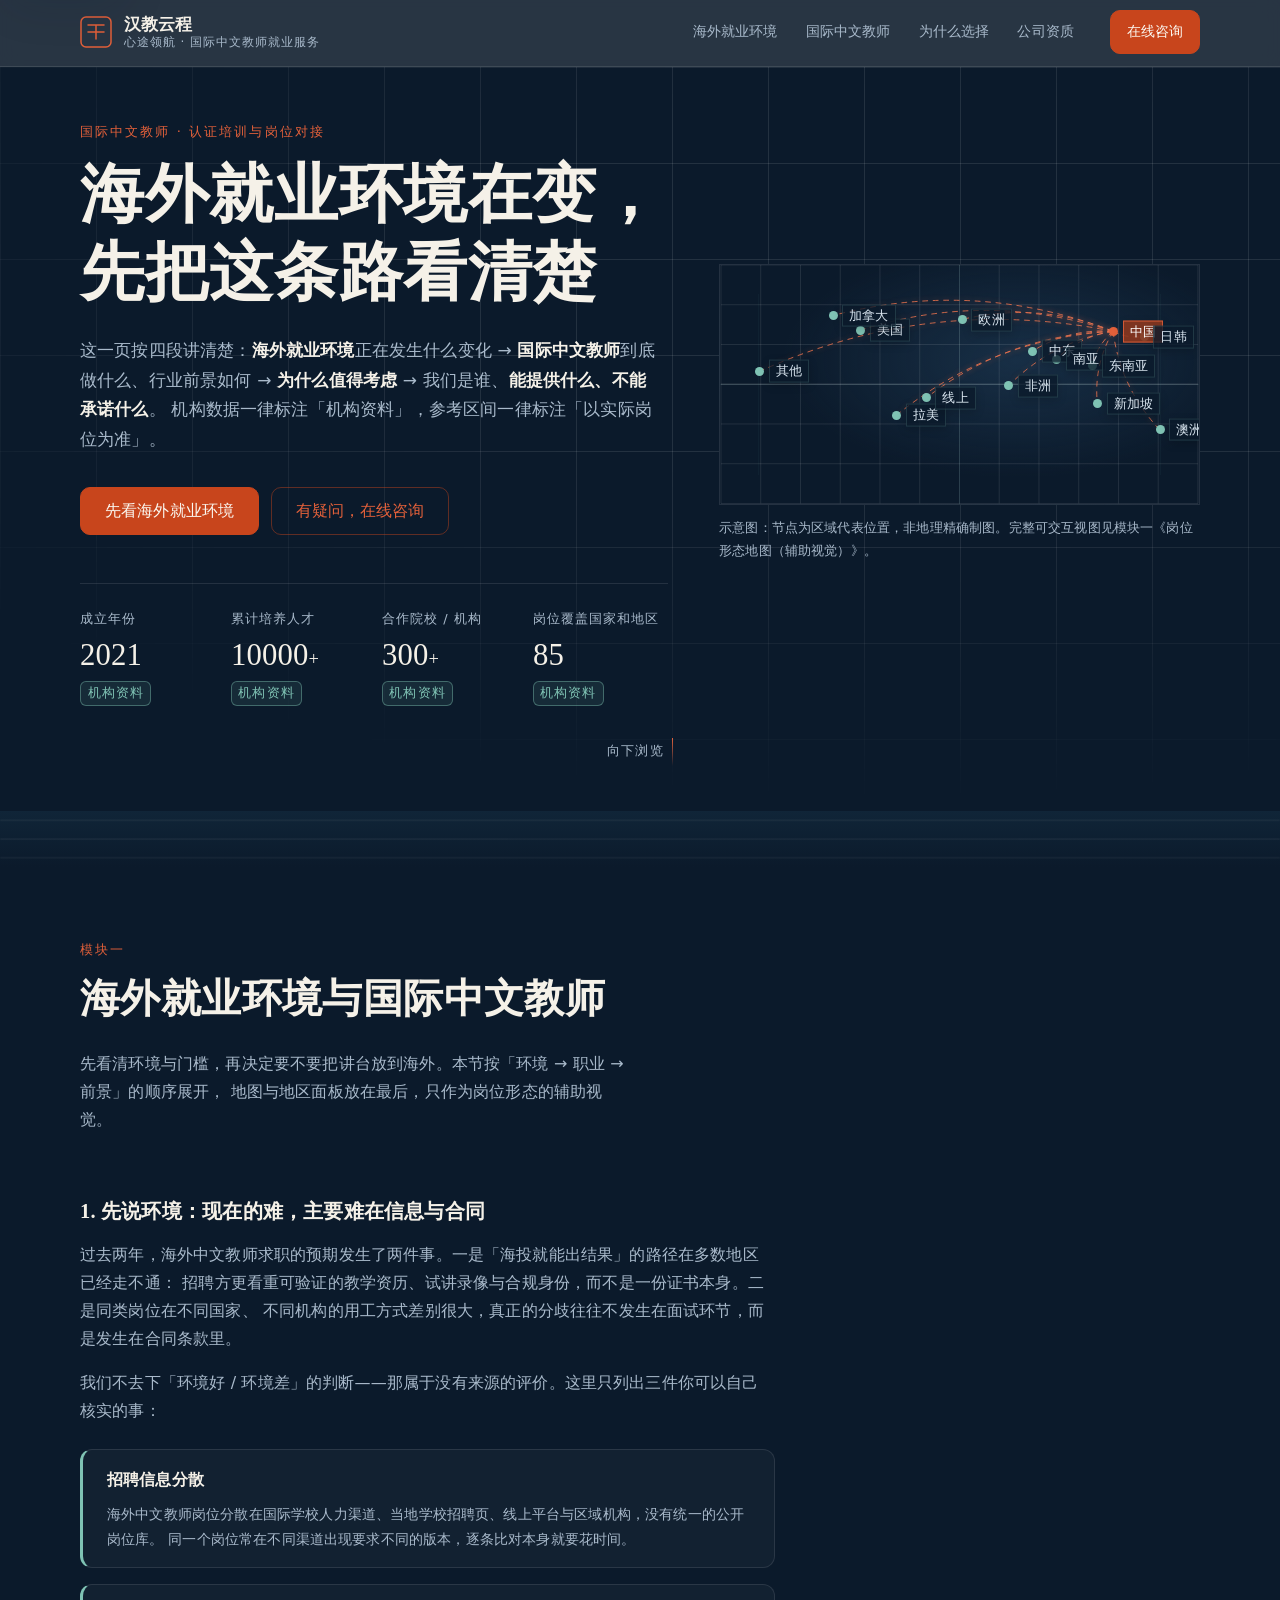
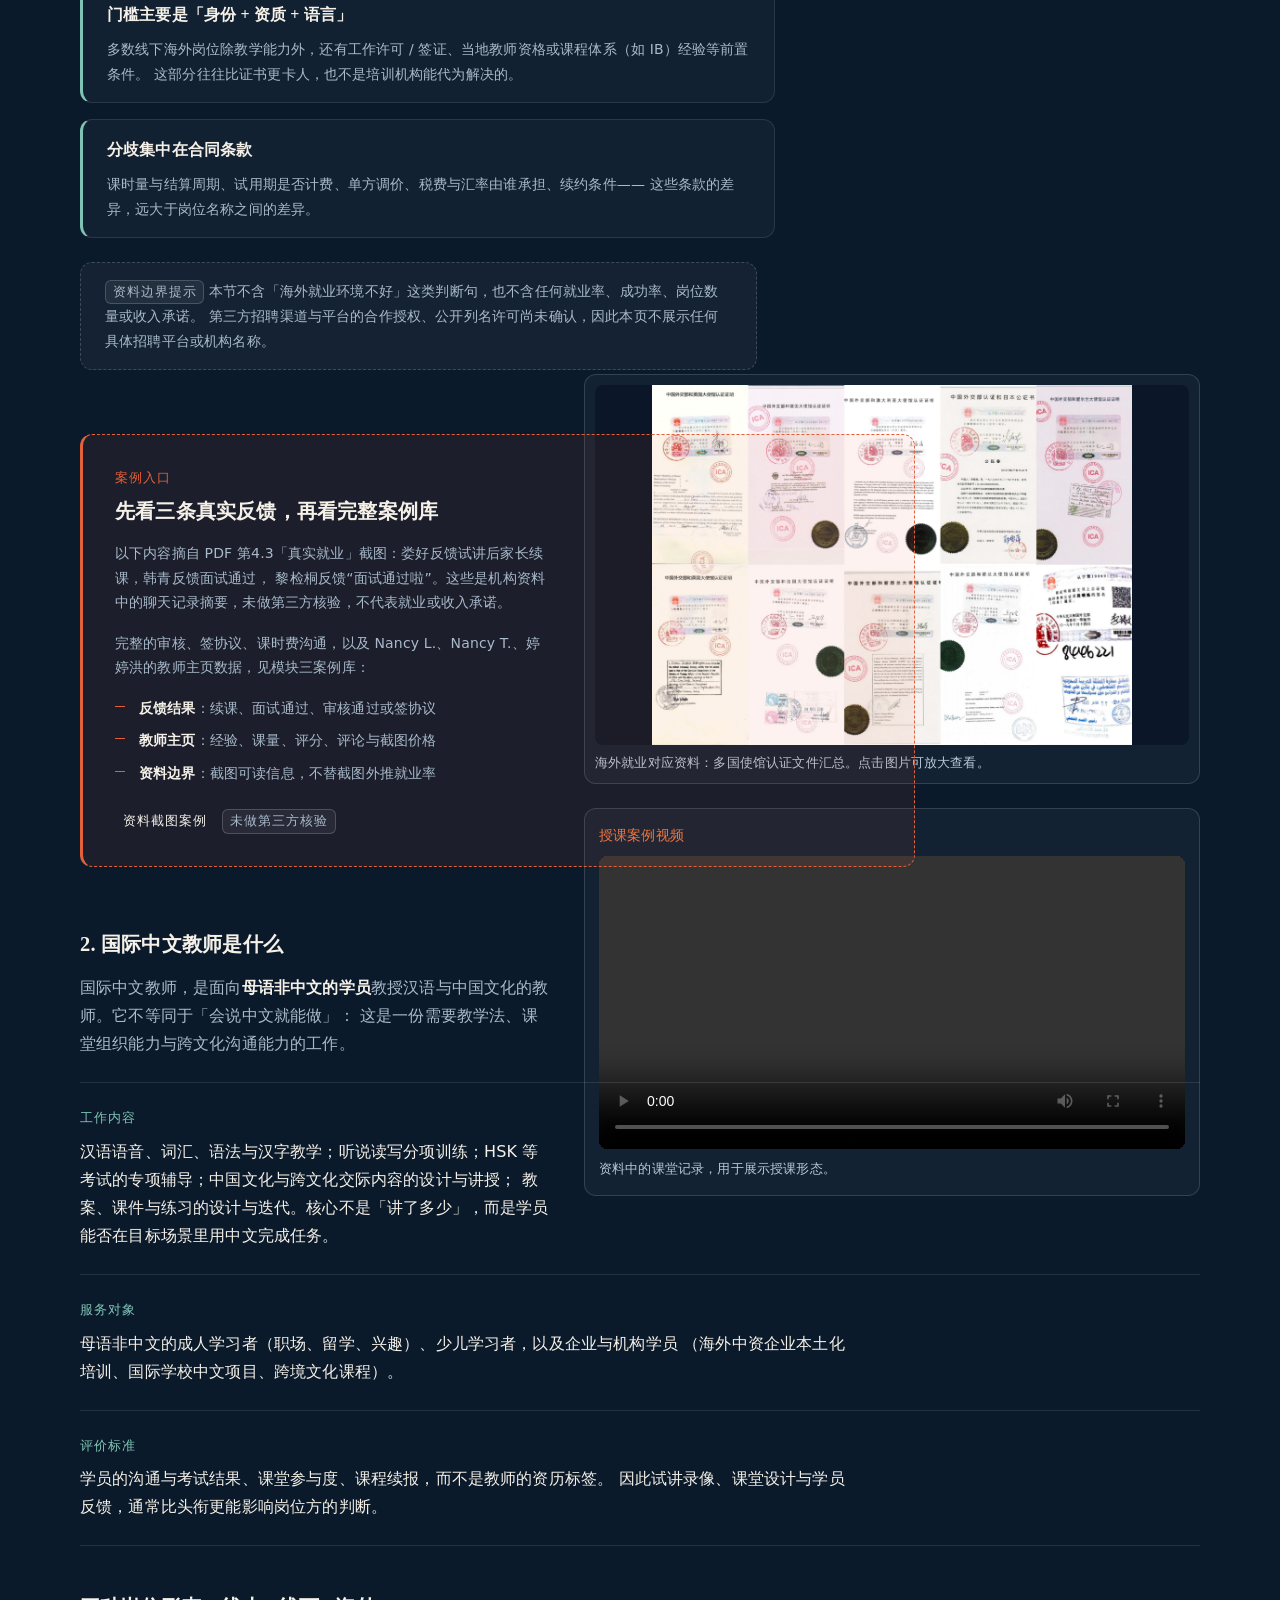
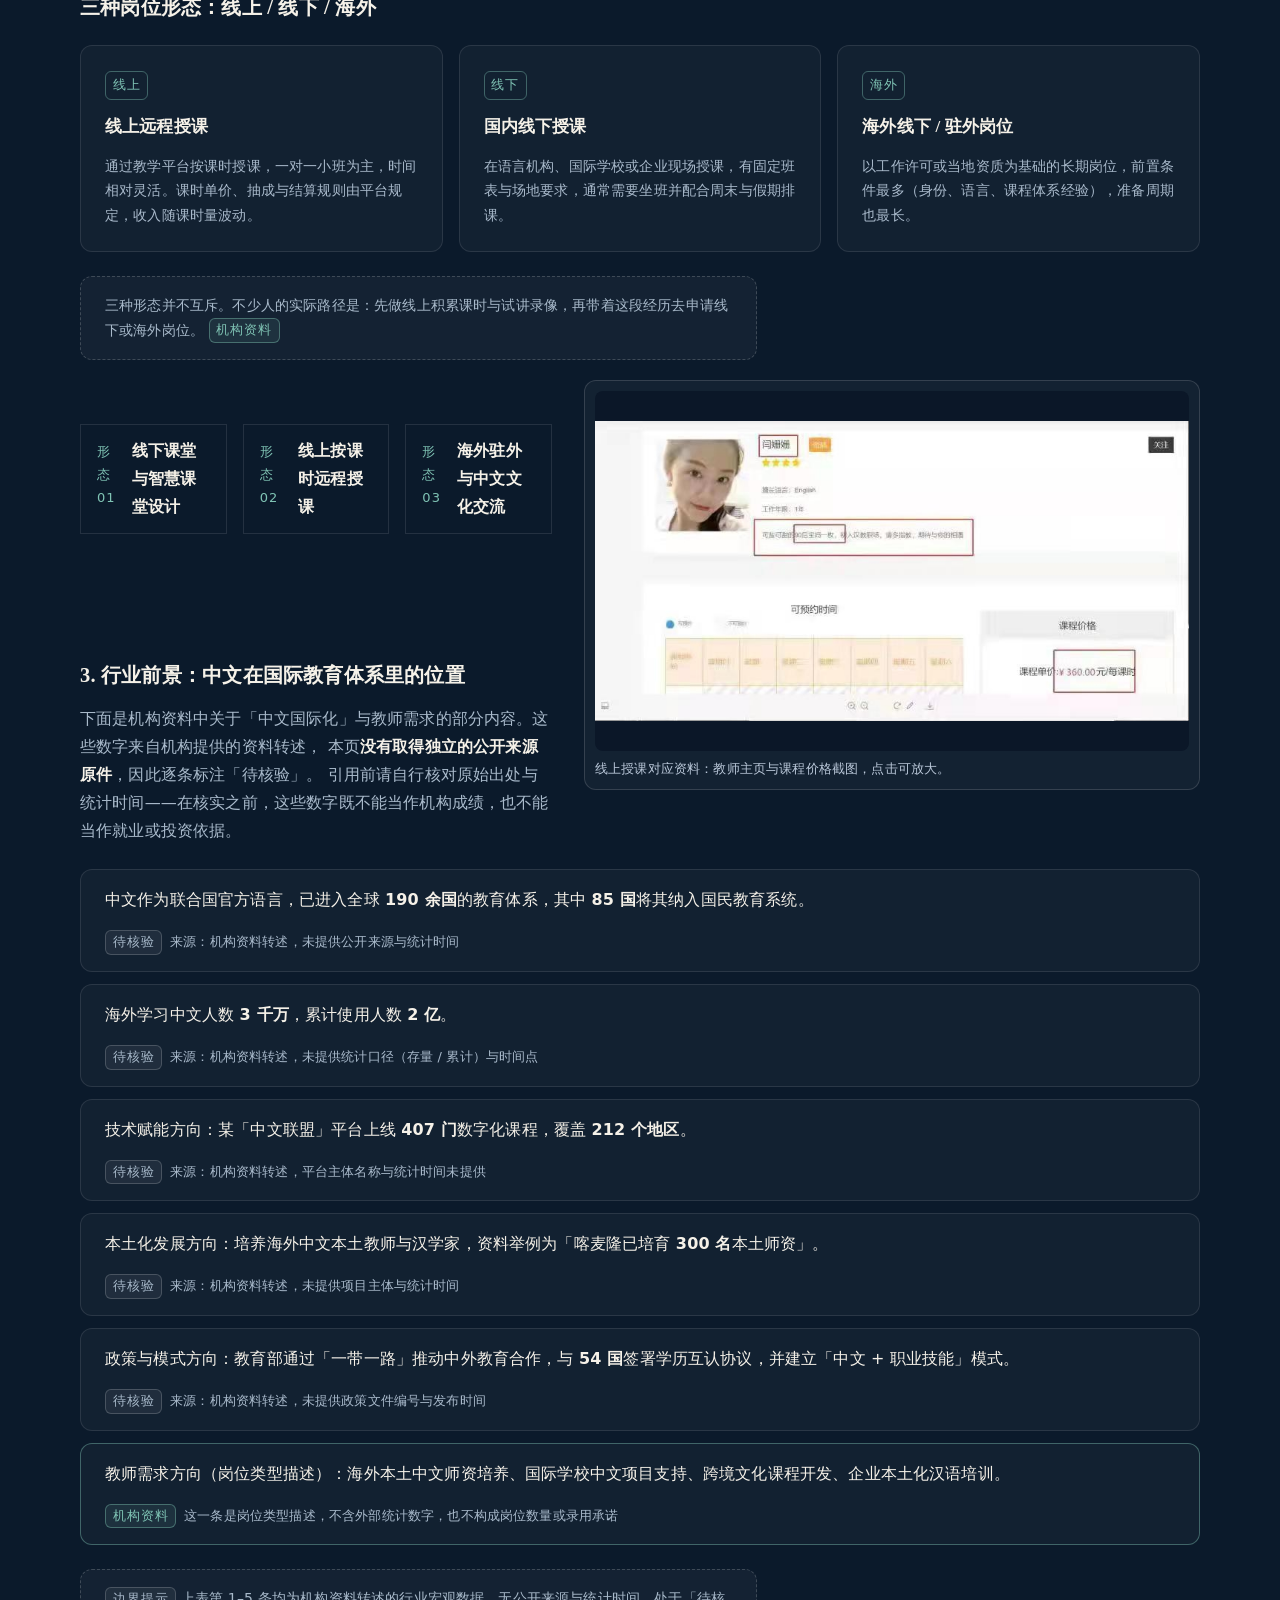
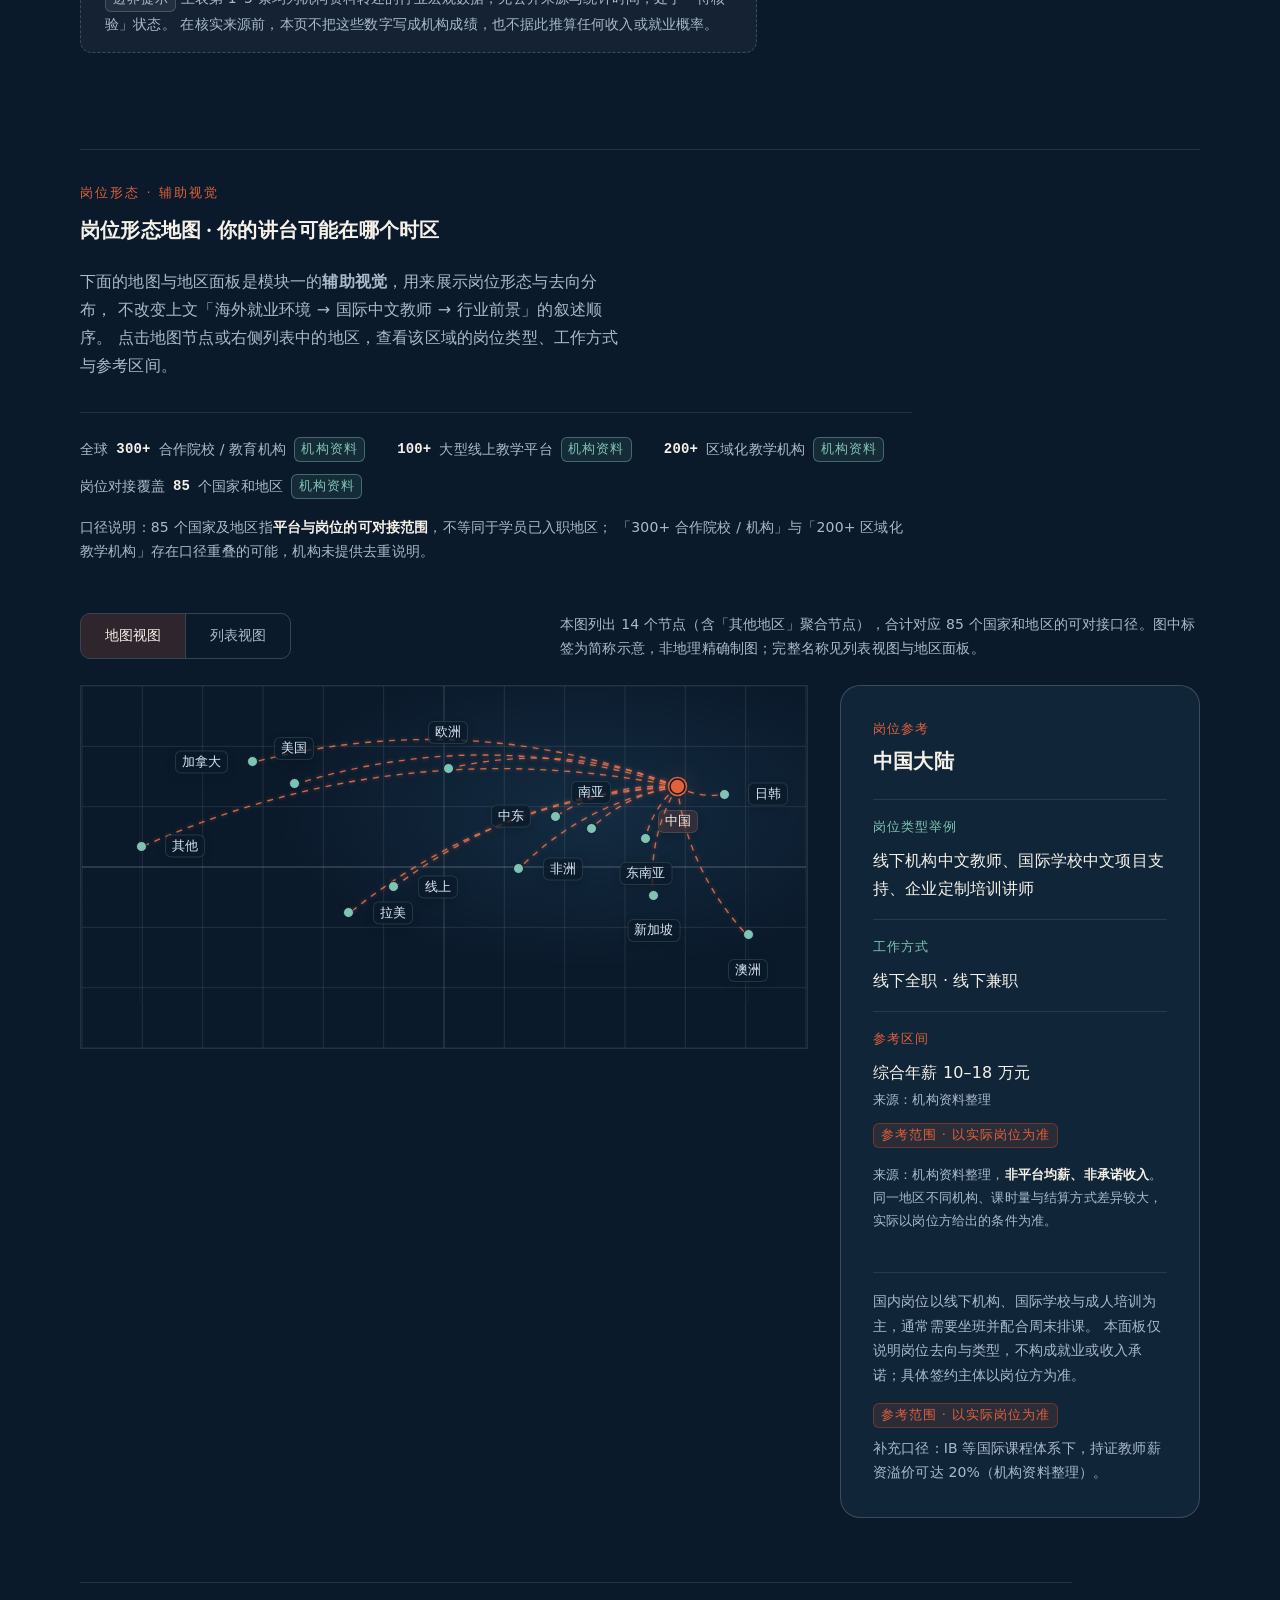
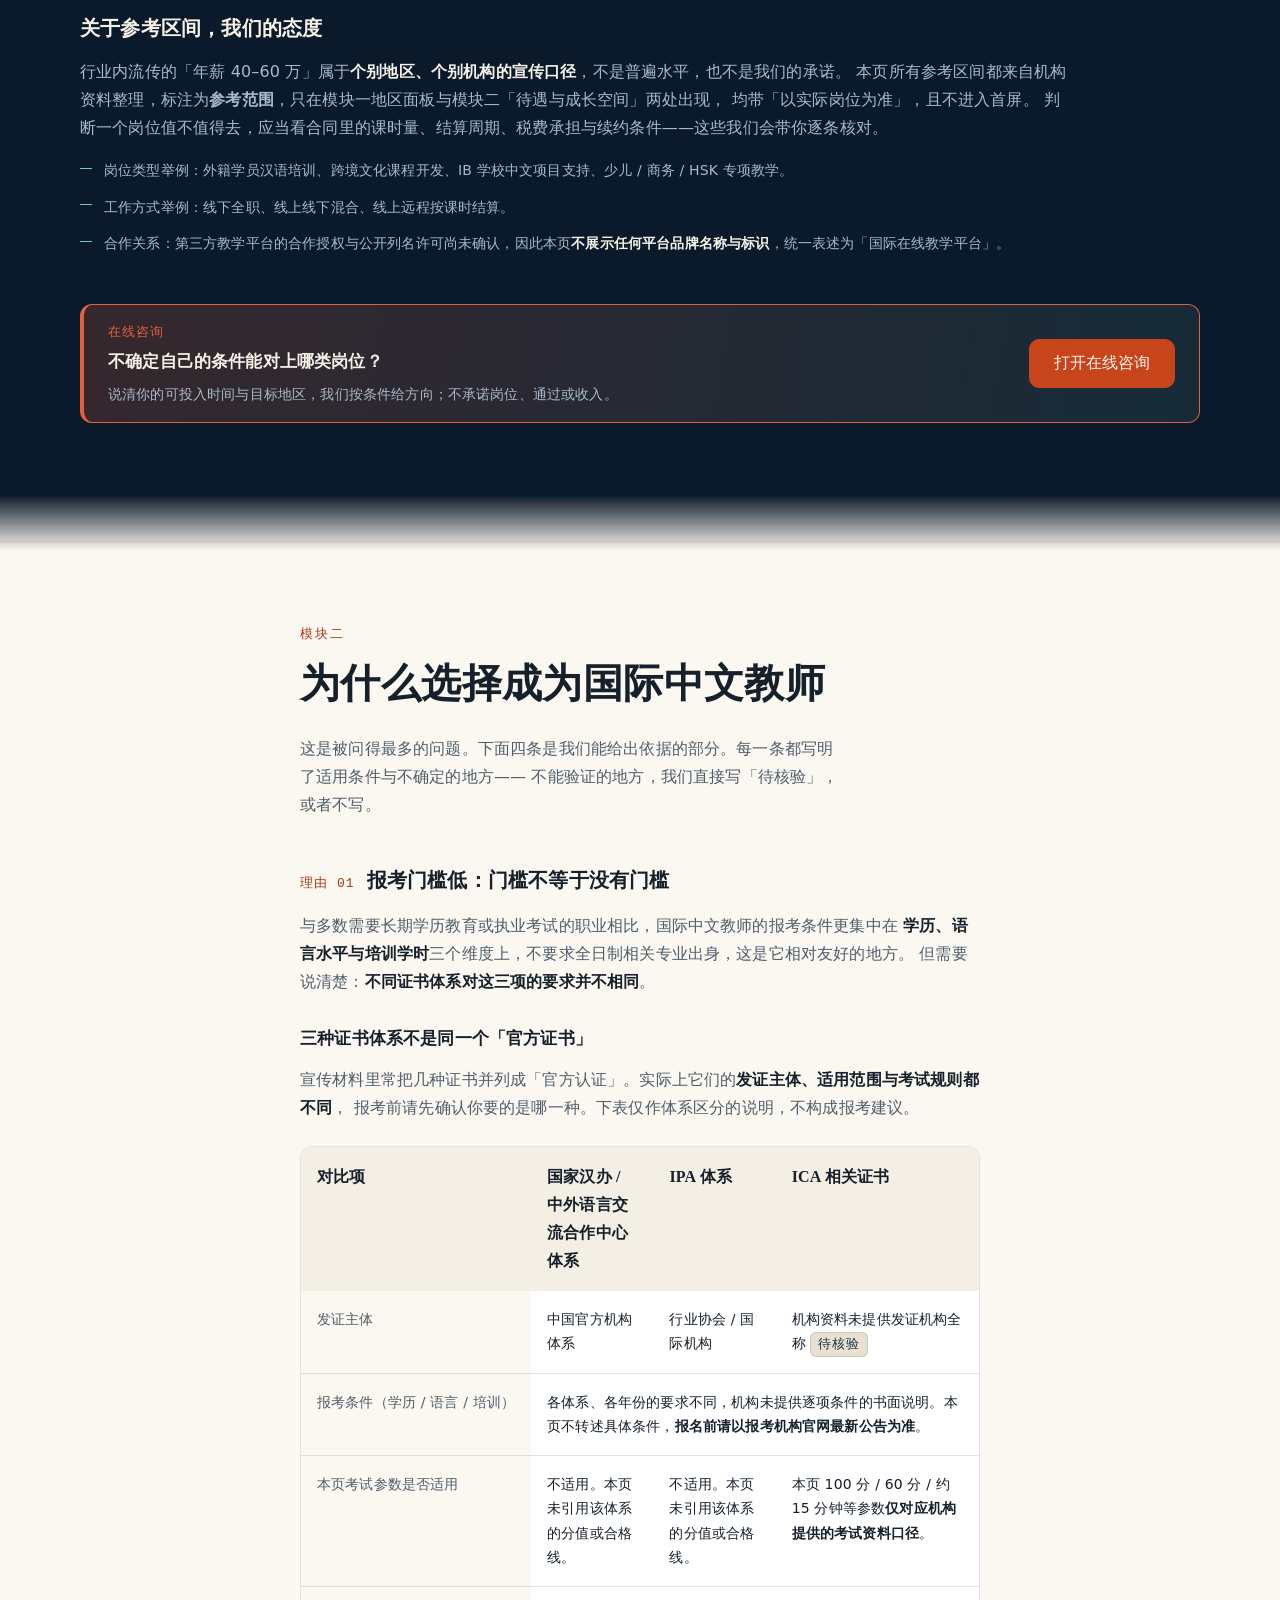
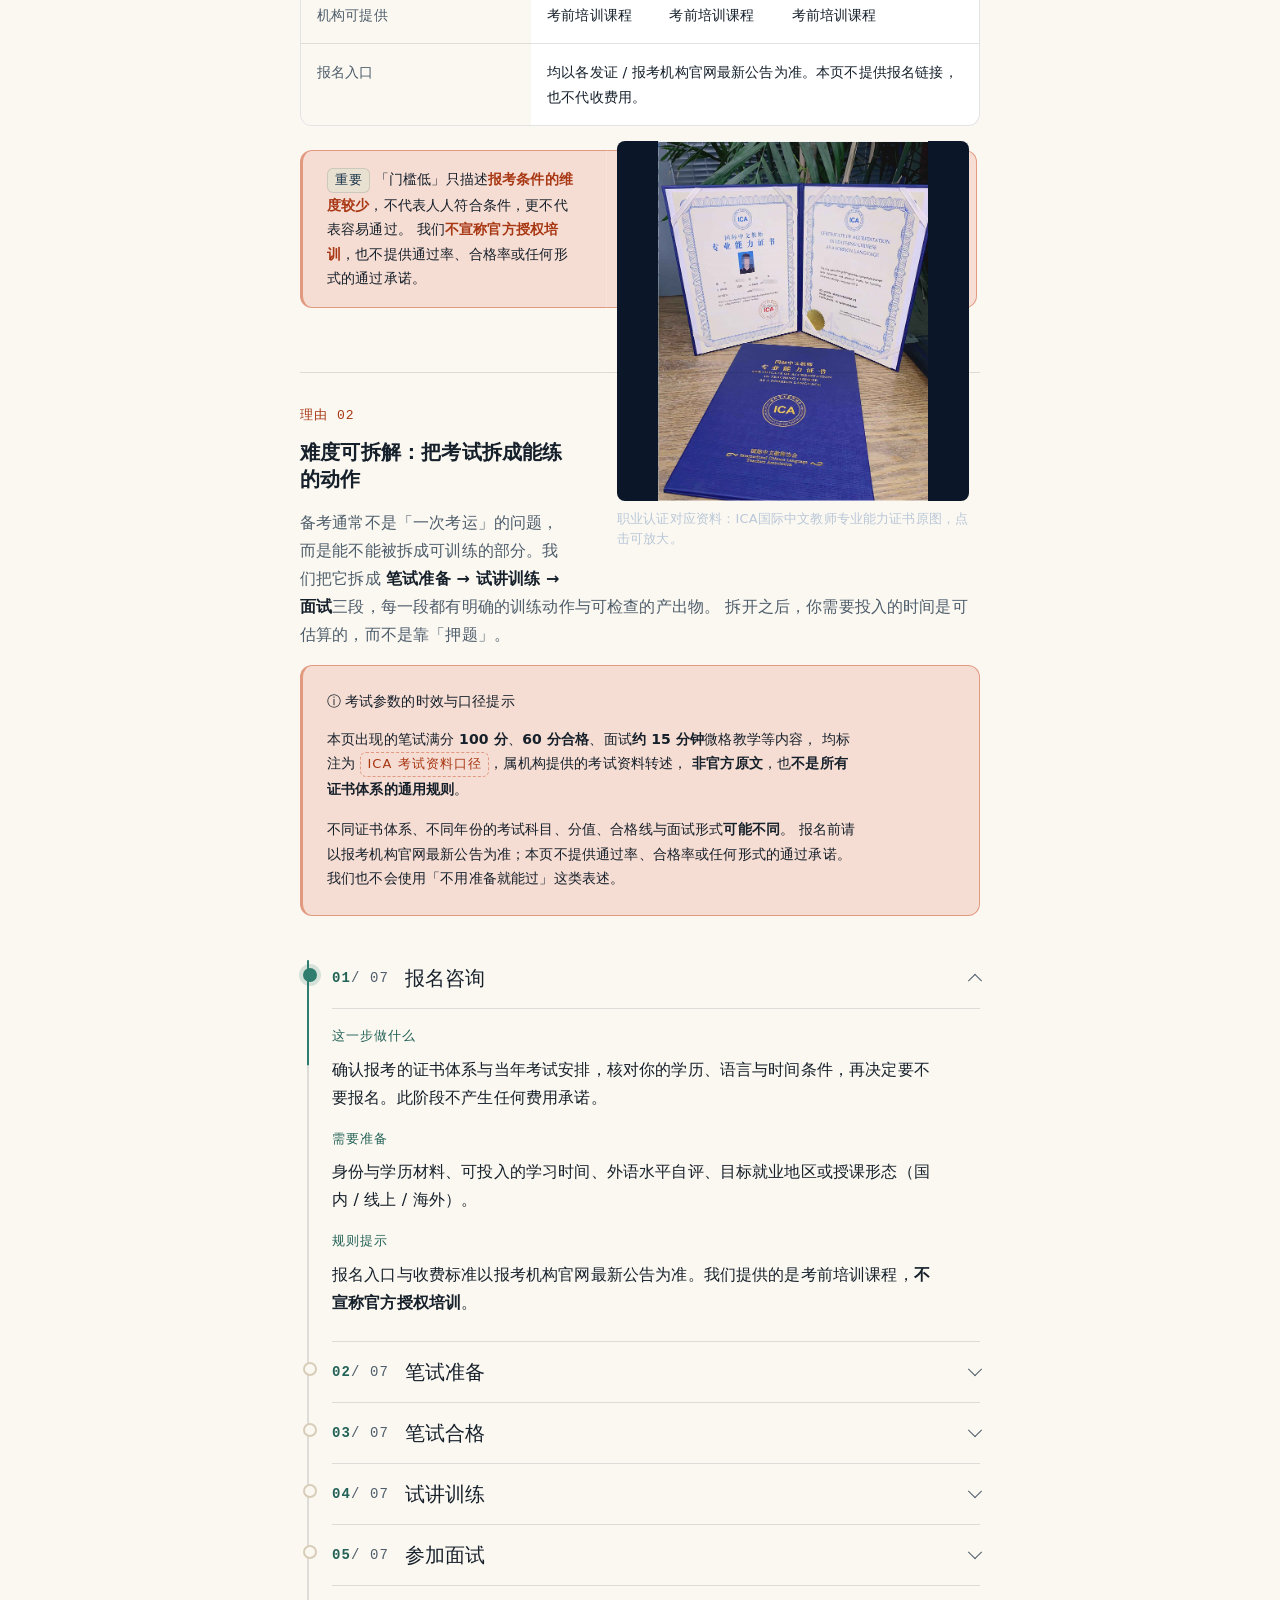
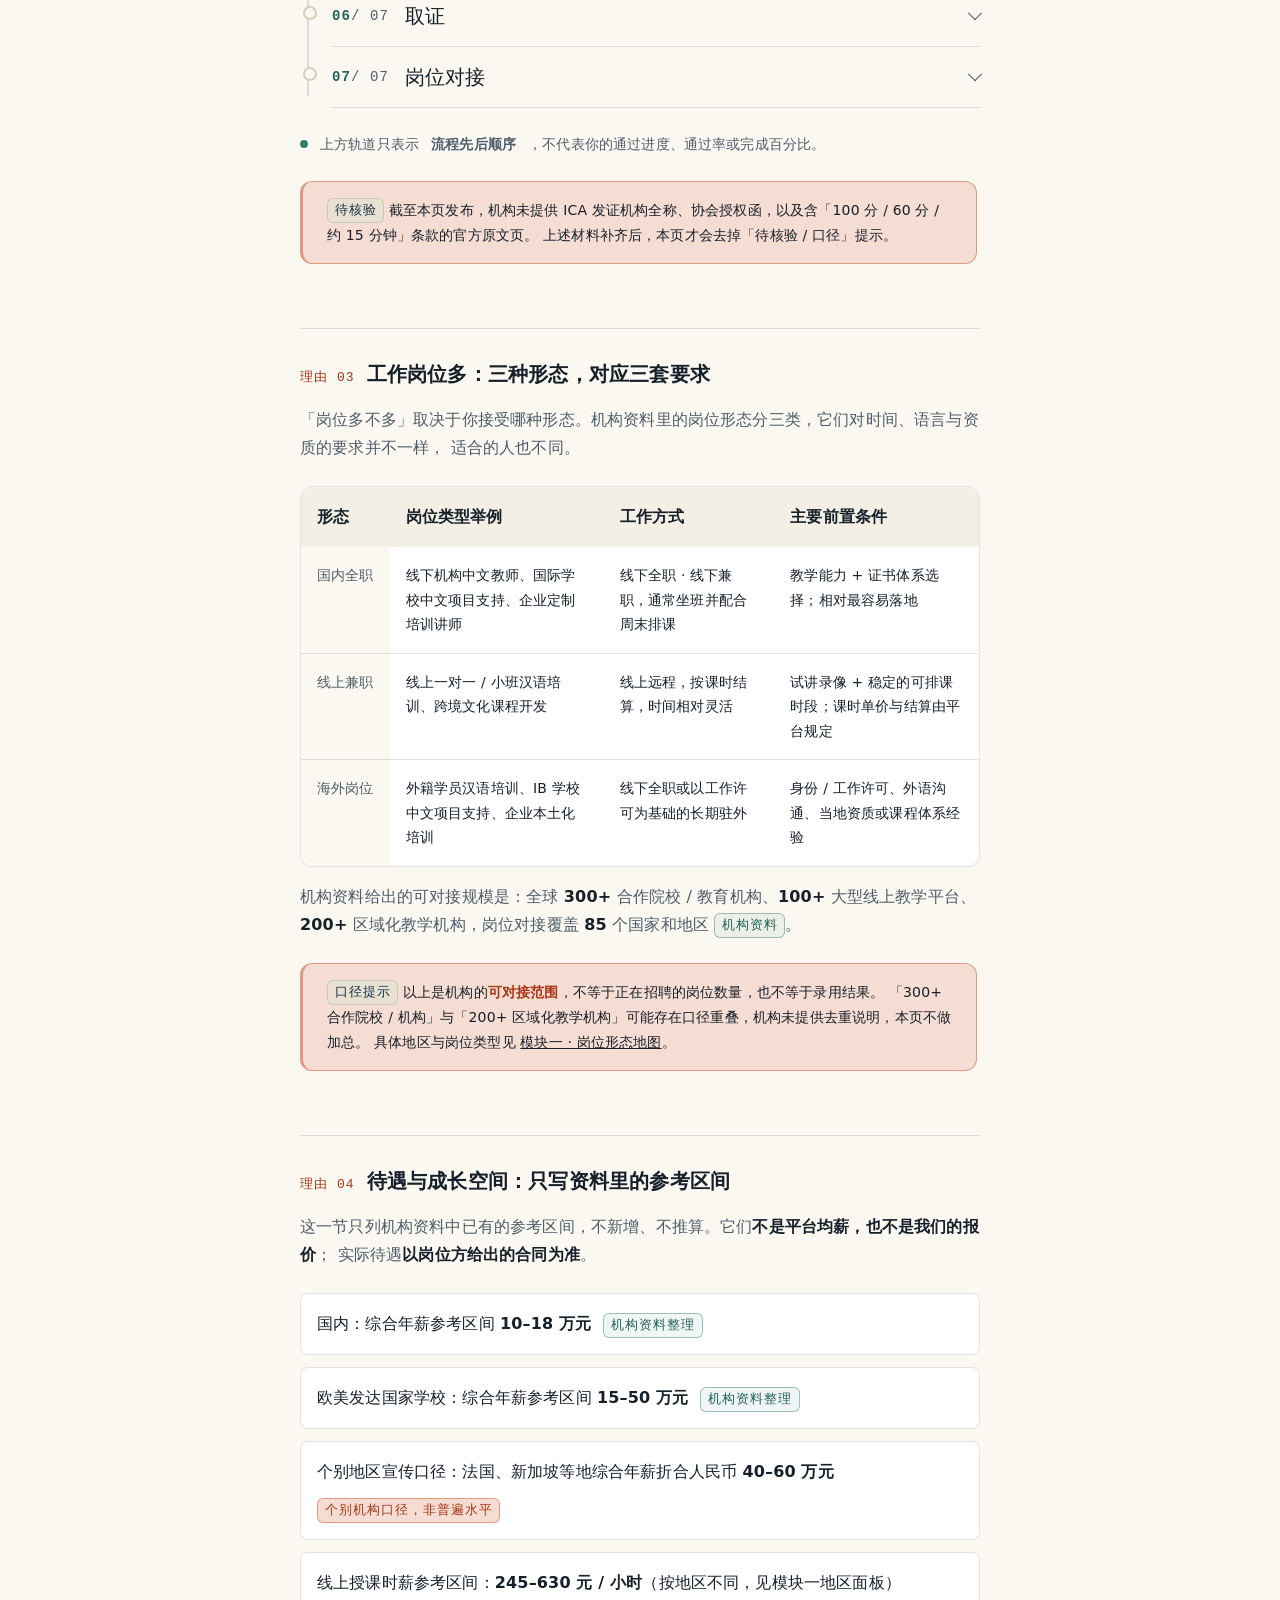
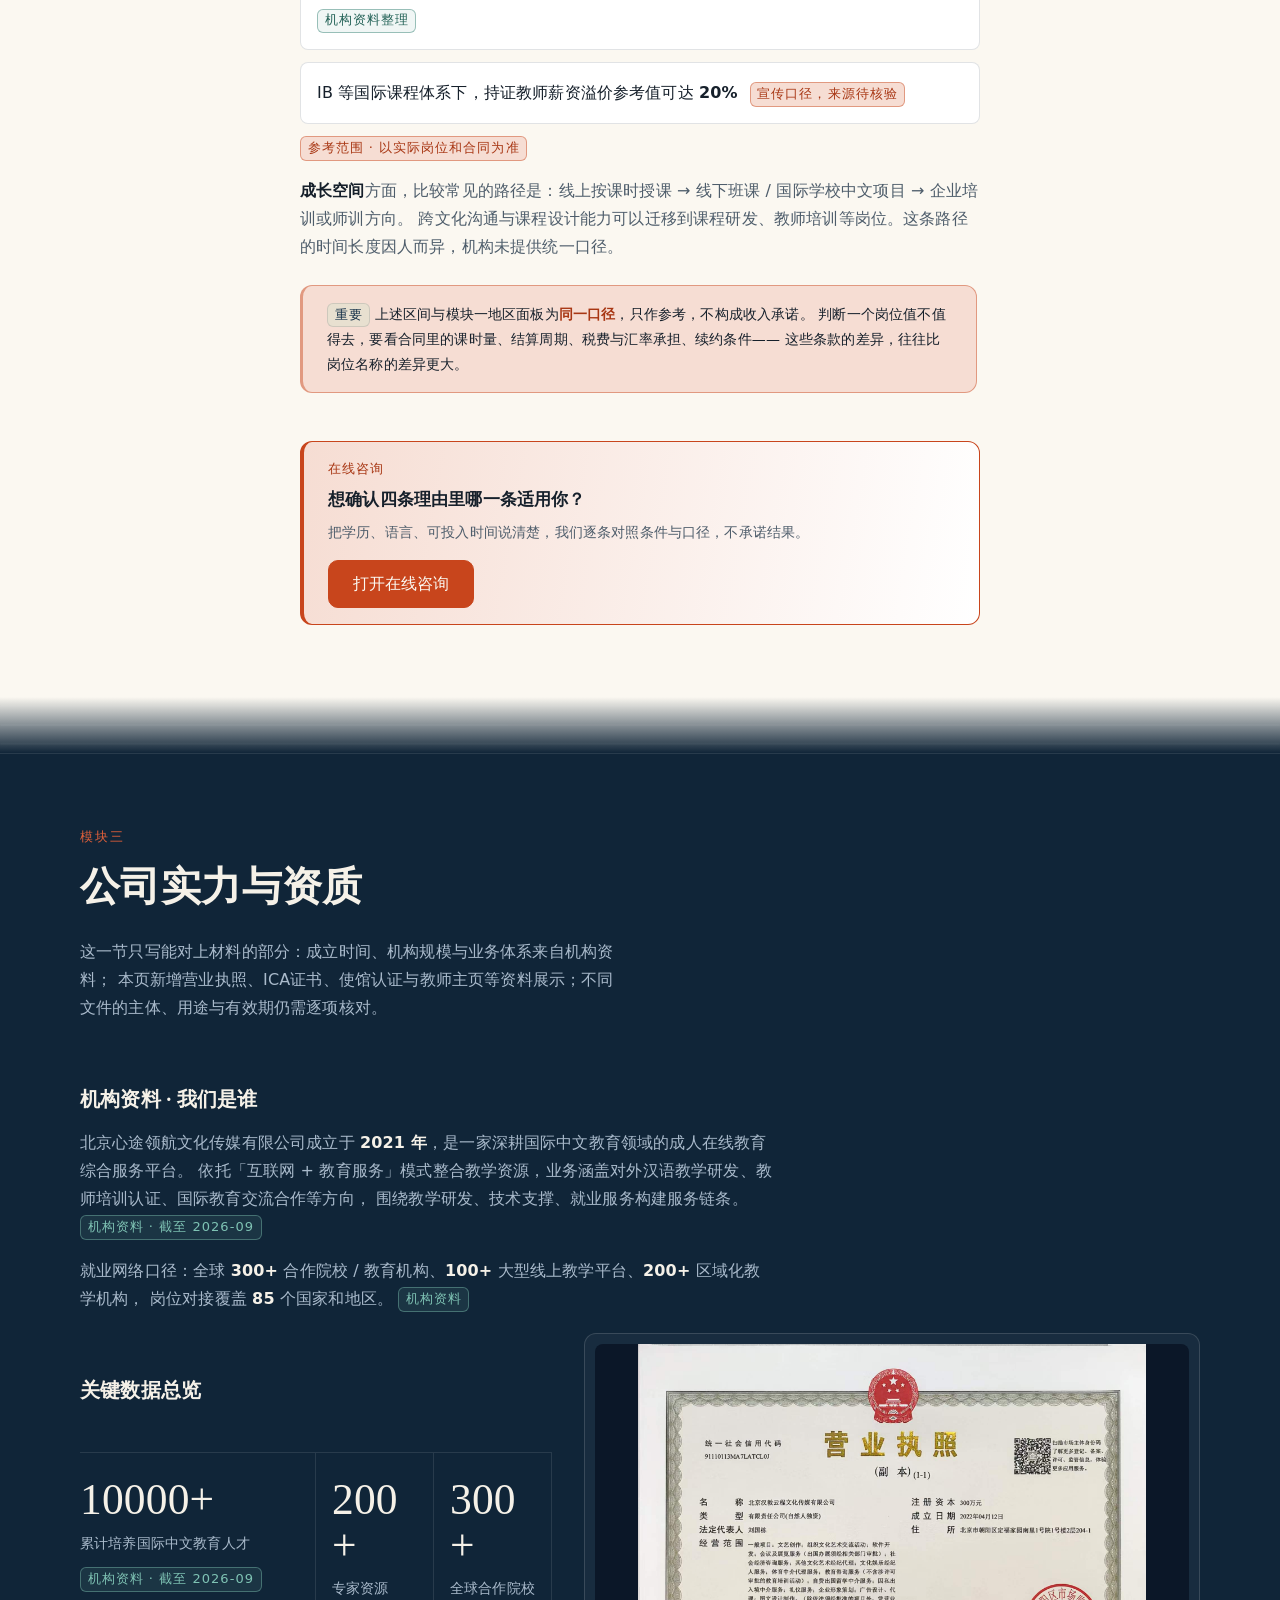
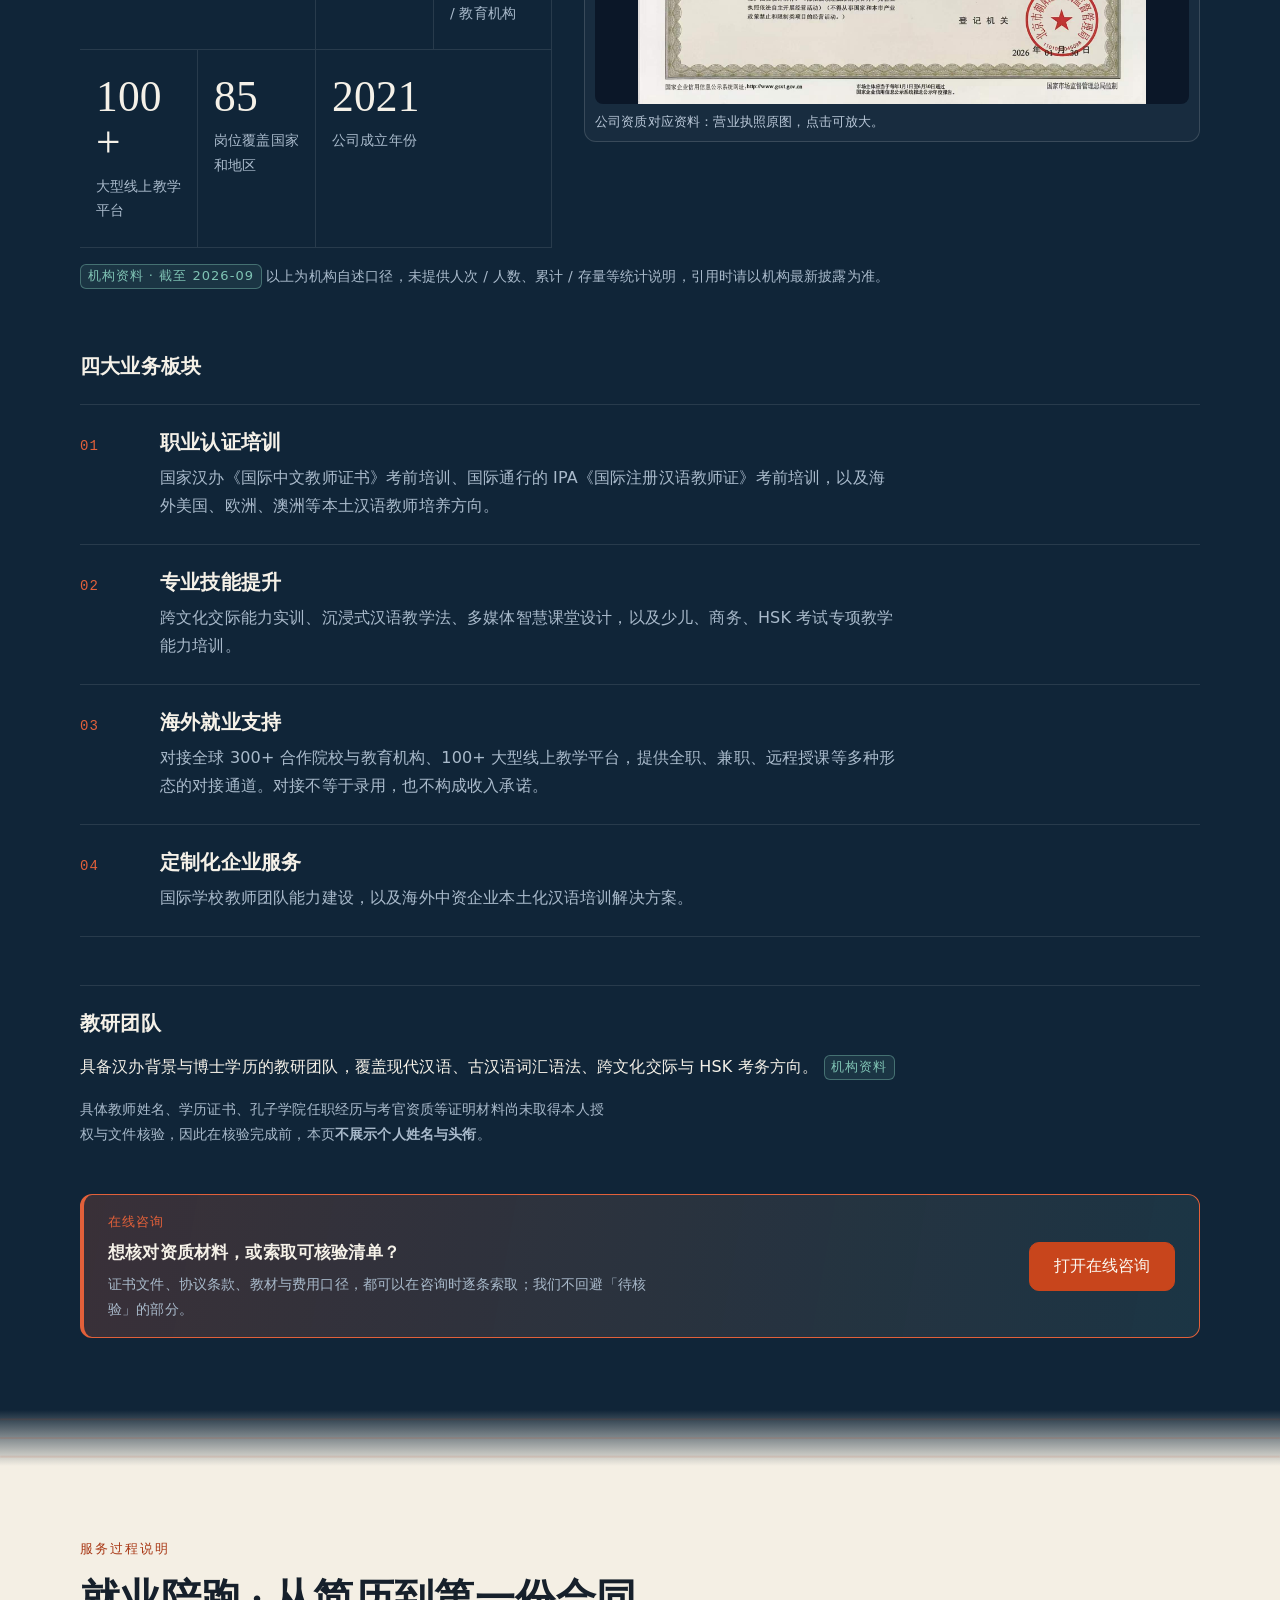
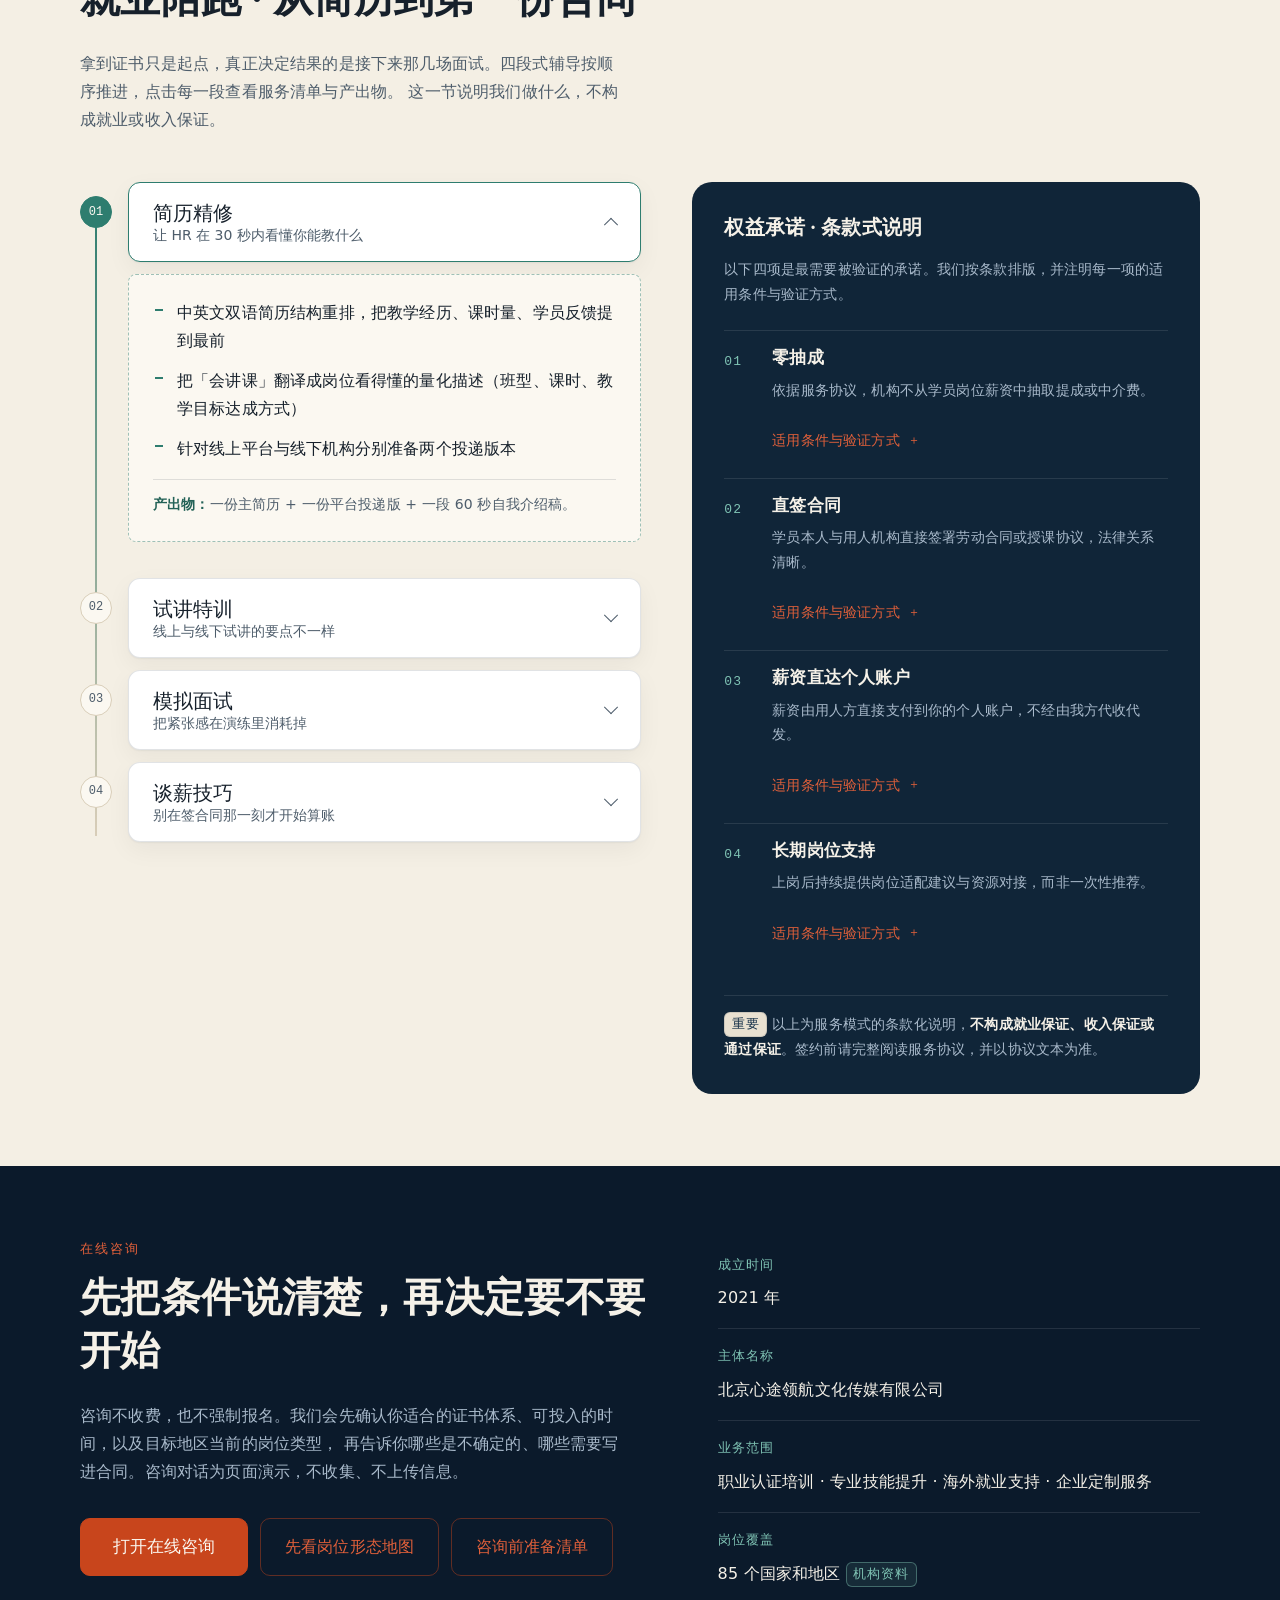
==== hanjiao-yuncheng.html @ 89704a8f "Enlarge source images and add inline teaching video" ====
<!DOCTYPE html>
<html lang="zh-CN">
<head>
<meta charset="utf-8">
<meta name="viewport" content="width=device-width, initial-scale=1, viewport-fit=cover">
<title>汉教云程 · 心途领航｜国际中文教师 认证培训与全球岗位对接</title>
<meta name="description" content="汉教云程 · 心途领航：成立于 2021 年，深耕国际中文教育。本页按「海外就业环境 → 国际中文教师 → 为什么选择 → 公司实力与资质」的顺序说明职业与岗位形态。机构数据标注「机构资料」，参考区间一律标注「以实际岗位为准」。">
<meta name="color-scheme" content="dark light">
<meta name="theme-color" content="#0B1A2B">
<script>document.documentElement.className += ' js-enabled';</script>
<link rel="stylesheet" href="styles.css">
</head>
<body>

<a class="skip-link" href="#main">跳到主要内容</a>

<!-- ============ 顶部导航 + 滚动进度 ============ -->
<header class="site-header" id="siteHeader">
  <div class="site-header__inner">
    <a class="brand" href="#top" aria-label="汉教云程 · 心途领航，返回顶部">
      <span class="brand__mark" aria-hidden="true">
        <svg viewBox="0 0 32 32" width="32" height="32" focusable="false">
          <rect x="1" y="1" width="30" height="30" rx="5" fill="none" stroke="currentColor" stroke-width="1.5"/>
          <path d="M8 9h16M16 9v14M8 16h16" fill="none" stroke="currentColor" stroke-width="1.5" stroke-linecap="round"/>
        </svg>
      </span>
      <span class="brand__text">
        <strong>汉教云程</strong>
        <span>心途领航 · 国际中文教师就业服务</span>
      </span>
    </a>

    <button class="nav-toggle" id="navToggle" aria-expanded="false" aria-controls="siteNav" aria-label="展开导航菜单">
      <span class="nav-toggle__bar" aria-hidden="true"></span>
      <span class="nav-toggle__bar" aria-hidden="true"></span>
      <span class="nav-toggle__bar" aria-hidden="true"></span>
    </button>

    <nav class="site-nav" id="siteNav" aria-label="页面主要导航">
      <ul class="site-nav__list">
        <li><a href="#overseas">海外就业环境</a></li>
        <li><a href="#what">国际中文教师</a></li>
        <li><a href="#why">为什么选择</a></li>
        <li><a href="#company">公司资质</a></li>
      </ul>
      <button class="btn btn--primary btn--sm js-consult" type="button">在线咨询</button>
    </nav>
  </div>
  <div class="scroll-progress" role="presentation"><span class="scroll-progress__bar" id="scrollProgress"></span></div>
</header>

<main id="main">

  <!-- ============ 首屏 ============ -->
  <section class="hero" id="top" aria-labelledby="heroTitle">
    <div class="hero__grid" aria-hidden="true"></div>
    <div class="container hero__inner">
      <div class="hero__copy">
        <p class="eyebrow">国际中文教师 · 认证培训与岗位对接</p>
        <h1 class="hero__title" id="heroTitle">海外就业环境在变，<br>先把这条路看清楚</h1>
        <p class="hero__sub">
          这一页按四段讲清楚：<strong>海外就业环境</strong>正在发生什么变化 → <strong>国际中文教师</strong>到底做什么、行业前景如何 →
          <strong>为什么值得考虑</strong> → 我们是谁、<strong>能提供什么、不能承诺什么</strong>。
          机构数据一律标注「机构资料」，参考区间一律标注「以实际岗位为准」。
        </p>
        <div class="hero__actions">
          <a class="btn btn--primary" href="#overseas">先看海外就业环境</a>
          <button class="btn btn--ghost js-consult" type="button">有疑问，在线咨询</button>
        </div>
        <dl class="trustrow" aria-label="机构资料数据">
          <div class="trustrow__item">
            <dt>成立年份</dt><dd class="trustrow__num">2021</dd>
            <span class="tag tag--inst">机构资料</span>
          </div>
          <div class="trustrow__item">
            <dt>累计培养人才</dt><dd class="trustrow__num">10000<small>+</small></dd>
            <span class="tag tag--inst">机构资料</span>
          </div>
          <div class="trustrow__item">
            <dt>合作院校 / 机构</dt><dd class="trustrow__num">300<small>+</small></dd>
            <span class="tag tag--inst">机构资料</span>
          </div>
          <div class="trustrow__item">
            <dt>岗位覆盖国家和地区</dt><dd class="trustrow__num">85</dd>
            <span class="tag tag--inst">机构资料</span>
          </div>
        </dl>
      </div>

      <div class="hero__viz">
        <div class="starmap" aria-hidden="true">
          <svg class="starmap__grid" viewBox="0 0 1000 500" preserveAspectRatio="xMidYMid meet" focusable="false">
            <path class="grat" d="M0 0V500 M83.3 0V500 M166.7 0V500 M250 0V500 M333.3 0V500 M416.7 0V500 M500 0V500 M583.3 0V500 M666.7 0V500 M750 0V500 M833.3 0V500 M916.7 0V500 M1000 0V500"/>
            <path class="grat" d="M0 0H1000 M0 83.3H1000 M0 166.7H1000 M0 250H1000 M0 333.3H1000 M0 416.7H1000 M0 500H1000"/>
            <path class="grat grat--eq" d="M0 250H1000"/>
          </svg>
          <div class="starmap__nodes" id="heroNodes"></div>
        </div>
        <p class="viz-caption">示意图：节点为区域代表位置，非地理精确制图。完整可交互视图见模块一《岗位形态地图（辅助视觉）》。</p>
      </div>
    </div>
    <div class="hero__scrollcue" aria-hidden="true"><span>向下浏览</span></div>
  </section>

  <div class="seam seam--to-canvas" aria-hidden="true">
    <svg viewBox="0 0 1000 60" preserveAspectRatio="none" focusable="false">
      <path d="M0 30H1000M0 10H1000M0 50H1000"/>
    </svg>
  </div>

  <!-- ==================================================================
       模块一 · 海外就业环境与国际中文教师
       叙事顺序被刻意固定：环境 → 案例入口 → 国际中文教师是什么 → 行业前景 → 岗位形态辅助视觉
       ================================================================== -->
  <section class="canvas" id="overseas" aria-labelledby="overseasTitle">
    <div class="container">
      <header class="section-head section-head--onDark">
        <p class="eyebrow">模块一</p>
        <h2 class="section-head__title" id="overseasTitle">海外就业环境与国际中文教师</h2>
        <p class="section-head__lead">
          先看清环境与门槛，再决定要不要把讲台放到海外。本节按「环境 → 职业 → 前景」的顺序展开，
          地图与地区面板放在最后，只作为岗位形态的辅助视觉。
        </p>
      </header>

      <!-- 1.1 海外就业环境 -->
      <div class="subblock" id="env" aria-labelledby="envTitle">
        <h3 class="subblock__title" id="envTitle">1. 先说环境：现在的难，主要难在信息与合同</h3>
        <p class="subblock__lead">
          过去两年，海外中文教师求职的预期发生了两件事。一是「海投就能出结果」的路径在多数地区已经走不通：
          招聘方更看重可验证的教学资历、试讲录像与合规身份，而不是一份证书本身。二是同类岗位在不同国家、
          不同机构的用工方式差别很大，真正的分歧往往不发生在面试环节，而是发生在合同条款里。
        </p>
        <p class="subblock__lead">
          我们不去下「环境好 / 环境差」的判断——那属于没有来源的评价。这里只列出三件你可以自己核实的事：
        </p>
        <ul class="env-list">
          <li>
            <b>招聘信息分散</b>
            海外中文教师岗位分散在国际学校人力渠道、当地学校招聘页、线上平台与区域机构，没有统一的公开岗位库。
            同一个岗位常在不同渠道出现要求不同的版本，逐条比对本身就要花时间。
          </li>
          <li>
            <b>门槛主要是「身份 + 资质 + 语言」</b>
            多数线下海外岗位除教学能力外，还有工作许可 / 签证、当地教师资格或课程体系（如 IB）经验等前置条件。
            这部分往往比证书更卡人，也不是培训机构能代为解决的。
          </li>
          <li>
            <b>分歧集中在合同条款</b>
            课时量与结算周期、试用期是否计费、单方调价、税费与汇率由谁承担、续约条件——
            这些条款的差异，远大于岗位名称之间的差异。
          </li>
        </ul>
        <p class="subblock__note">
          <span class="tag tag--warn">资料边界提示</span>
          本节不含「海外就业环境不好」这类判断句，也不含任何就业率、成功率、岗位数量或收入承诺。
          第三方招聘渠道与平台的合作授权、公开列名许可尚未确认，因此本页不展示任何具体招聘平台或机构名称。
        </p>
      </div>

      <div class="topic-proof"><figure><a href="assets/资料/使馆认证.jpg" target="_blank" rel="noopener"><img src="assets/资料/使馆认证.jpg" alt="多国使馆认证文件，点击放大" loading="lazy"></a><figcaption>海外就业对应资料：多国使馆认证文件汇总。点击图片可放大查看。</figcaption></figure></div>
      <div class="topic-video"><p class="topic-video__label">授课案例视频</p><video controls preload="metadata"><source src="assets/资料/授课案例.mp4" type="video/mp4">当前浏览器不支持视频播放。</video><p>资料中的课堂记录，用于展示授课形态。</p></div>

      <!-- 1.2 资料截图案例入口 -->
      <div class="case-entry" id="caseEntry" role="note" aria-labelledby="caseEntryTitle">
        <p class="case-entry__eyebrow">案例入口</p>
        <h3 class="case-entry__title" id="caseEntryTitle">先看三条真实反馈，再看完整案例库</h3>
        <p class="case-entry__text">
          以下内容摘自 PDF 第4.3「真实就业」截图：娄好反馈试讲后家长续课，韩青反馈面试通过，
          黎检桐反馈“面试通过啦”。这些是机构资料中的聊天记录摘要，未做第三方核验，不代表就业或收入承诺。
        </p>
        <p class="case-entry__text">完整的审核、签协议、课时费沟通，以及 Nancy L.、Nancy T.、婷婷洪的教师主页数据，见模块三案例库：</p>
        <ul class="case-entry__schema">
          <li><b>反馈结果</b>：续课、面试通过、审核通过或签协议</li>
          <li><b>教师主页</b>：经验、课量、评分、评论与截图价格</li>
          <li><b>资料边界</b>：截图可读信息，不替截图外推就业率</li>
        </ul>
        <p class="case-entry__meta">
          <span class="tag tag--info">资料截图案例</span>
          <span class="tag tag--warn">未做第三方核验</span>
        </p>
      </div>

      <!-- 1.3 国际中文教师是什么 -->
      <div class="subblock" id="what" aria-labelledby="whatTitle">
        <h3 class="subblock__title" id="whatTitle">2. 国际中文教师是什么</h3>
        <p class="subblock__lead">
          国际中文教师，是面向<strong>母语非中文的学员</strong>教授汉语与中国文化的教师。它不等同于「会说中文就能做」：
          这是一份需要教学法、课堂组织能力与跨文化沟通能力的工作。
        </p>
        <dl class="what-facts">
          <div class="what-facts__row">
            <dt>工作内容</dt>
            <dd>
              汉语语音、词汇、语法与汉字教学；听说读写分项训练；HSK 等考试的专项辅导；中国文化与跨文化交际内容的设计与讲授；
              教案、课件与练习的设计与迭代。核心不是「讲了多少」，而是学员能否在目标场景里用中文完成任务。
            </dd>
          </div>
          <div class="what-facts__row">
            <dt>服务对象</dt>
            <dd>
              母语非中文的成人学习者（职场、留学、兴趣）、少儿学习者，以及企业与机构学员
              （海外中资企业本土化培训、国际学校中文项目、跨境文化课程）。
            </dd>
          </div>
          <div class="what-facts__row">
            <dt>评价标准</dt>
            <dd>
              学员的沟通与考试结果、课堂参与度、课程续报，而不是教师的资历标签。
              因此试讲录像、课堂设计与学员反馈，通常比头衔更能影响岗位方的判断。
            </dd>
          </div>
        </dl>

        <h4 class="what-forms__title" id="formsTitle">三种岗位形态：线上 / 线下 / 海外</h4>
        <ol class="forms">
          <li class="forms__item">
            <span class="forms__idx" aria-hidden="true">线上</span>
            <b>线上远程授课</b>
            <p>通过教学平台按课时授课，一对一小班为主，时间相对灵活。课时单价、抽成与结算规则由平台规定，收入随课时量波动。</p>
          </li>
          <li class="forms__item">
            <span class="forms__idx" aria-hidden="true">线下</span>
            <b>国内线下授课</b>
            <p>在语言机构、国际学校或企业现场授课，有固定班表与场地要求，通常需要坐班并配合周末与假期排课。</p>
          </li>
          <li class="forms__item">
            <span class="forms__idx" aria-hidden="true">海外</span>
            <b>海外线下 / 驻外岗位</b>
            <p>以工作许可或当地资质为基础的长期岗位，前置条件最多（身份、语言、课程体系经验），准备周期也最长。</p>
          </li>
        </ol>
        <p class="subblock__note">
          三种形态并不互斥。不少人的实际路径是：先做线上积累课时与试讲录像，再带着这段经历去申请线下或海外岗位。
          <span class="tag tag--inst">机构资料</span>
        </p>
        <div class="topic-proof"><figure><a href="assets/资料/教师主页.png" target="_blank" rel="noopener"><img src="assets/资料/教师主页.png" alt="中文教师线上平台主页截图，点击放大" loading="lazy"></a><figcaption>线上授课对应资料：教师主页与课程价格截图，点击可放大。</figcaption></figure></div>

        <div class="visual-rail visual-rail--text" aria-label="国际中文教育场景说明">
          <article class="visual-card visual-card--classroom">
            <svg viewBox="0 0 320 150" role="img" aria-label="智慧课堂示意图"><rect width="320" height="150" fill="#102a40"/><path d="M24 34h272v82H24z" fill="none" stroke="#7fc3b4" stroke-opacity=".5"/><path d="M42 52h150M42 70h112M42 88h96" stroke="#f1eadf" stroke-opacity=".8" stroke-width="3"/><circle cx="247" cy="73" r="25" fill="#e2603a" fill-opacity=".85"/><path d="M247 57v32M231 73h32" stroke="#fff" stroke-width="3"/></svg>
            <div><span>形态 01</span><strong>线下课堂与智慧课堂设计</strong></div>
          </article>
          <article class="visual-card visual-card--remote">
            <svg viewBox="0 0 320 150" role="img" aria-label="远程教学网络示意图"><rect width="320" height="150" fill="#0b1a2b"/><path d="M28 110Q116 20 205 75T294 35" fill="none" stroke="#e2603a" stroke-width="2" stroke-dasharray="6 8"/><g fill="#7fc3b4"><circle cx="28" cy="110" r="7"/><circle cx="116" cy="45" r="7"/><circle cx="205" cy="75" r="7"/></g><circle cx="294" cy="35" r="9" fill="#e9b26b"/><path d="M20 124h280" stroke="#7fc3b4" stroke-opacity=".3"/></svg>
            <div><span>形态 02</span><strong>线上按课时远程授课</strong></div>
          </article>
          <article class="visual-card visual-card--culture">
            <svg viewBox="0 0 320 150" role="img" aria-label="文化交流示意图"><rect width="320" height="150" fill="#f3eee6"/><path d="M48 112h224M70 112V68h180v44M98 68V42h124v26" fill="none" stroke="#102a40" stroke-width="4"/><path d="M160 42V24M146 30h28" stroke="#e2603a" stroke-width="4"/><circle cx="95" cy="91" r="12" fill="#7fc3b4"/><circle cx="225" cy="91" r="12" fill="#e2603a"/></svg>
            <div><span>形态 03</span><strong>海外驻外与中文文化交流</strong></div>
          </article>
        </div>
      </div>

      <!-- 1.4 行业前景（外部行业数字逐条标注来源 / 待核验） -->
      <div class="subblock" id="outlook" aria-labelledby="outlookTitle">
        <h3 class="subblock__title" id="outlookTitle">3. 行业前景：中文在国际教育体系里的位置</h3>
        <p class="subblock__lead">
          下面是机构资料中关于「中文国际化」与教师需求的部分内容。这些数字来自机构提供的资料转述，
          本页<strong>没有取得独立的公开来源原件</strong>，因此逐条标注「待核验」。
          引用前请自行核对原始出处与统计时间——在核实之前，这些数字既不能当作机构成绩，也不能当作就业或投资依据。
        </p>
        <ul class="outlook-list">
          <li class="outlook-list__item">
            <p class="outlook-list__claim">中文作为联合国官方语言，已进入全球 <b>190 余国</b>的教育体系，其中 <b>85 国</b>将其纳入国民教育系统。</p>
            <p class="outlook-list__meta">
              <span class="tag tag--warn">待核验</span>
              <span class="outlook-list__src">来源：机构资料转述，未提供公开来源与统计时间</span>
            </p>
          </li>
          <li class="outlook-list__item">
            <p class="outlook-list__claim">海外学习中文人数 <b>3 千万</b>，累计使用人数 <b>2 亿</b>。</p>
            <p class="outlook-list__meta">
              <span class="tag tag--warn">待核验</span>
              <span class="outlook-list__src">来源：机构资料转述，未提供统计口径（存量 / 累计）与时间点</span>
            </p>
          </li>
          <li class="outlook-list__item">
            <p class="outlook-list__claim">技术赋能方向：某「中文联盟」平台上线 <b>407 门</b>数字化课程，覆盖 <b>212 个地区</b>。</p>
            <p class="outlook-list__meta">
              <span class="tag tag--warn">待核验</span>
              <span class="outlook-list__src">来源：机构资料转述，平台主体名称与统计时间未提供</span>
            </p>
          </li>
          <li class="outlook-list__item">
            <p class="outlook-list__claim">本土化发展方向：培养海外中文本土教师与汉学家，资料举例为「喀麦隆已培育 <b>300 名</b>本土师资」。</p>
            <p class="outlook-list__meta">
              <span class="tag tag--warn">待核验</span>
              <span class="outlook-list__src">来源：机构资料转述，未提供项目主体与统计时间</span>
            </p>
          </li>
          <li class="outlook-list__item">
            <p class="outlook-list__claim">政策与模式方向：教育部通过「一带一路」推动中外教育合作，与 <b>54 国</b>签署学历互认协议，并建立「中文 + 职业技能」模式。</p>
            <p class="outlook-list__meta">
              <span class="tag tag--warn">待核验</span>
              <span class="outlook-list__src">来源：机构资料转述，未提供政策文件编号与发布时间</span>
            </p>
          </li>
          <li class="outlook-list__item outlook-list__item--inst">
            <p class="outlook-list__claim">教师需求方向（岗位类型描述）：海外本土中文师资培养、国际学校中文项目支持、跨境文化课程开发、企业本土化汉语培训。</p>
            <p class="outlook-list__meta">
              <span class="tag tag--inst">机构资料</span>
              <span class="outlook-list__src">这一条是岗位类型描述，不含外部统计数字，也不构成岗位数量或录用承诺</span>
            </p>
          </li>
        </ul>
        <p class="subblock__note">
          <span class="tag tag--warn">边界提示</span>
          上表第 1–5 条均为机构资料转述的行业宏观数据，无公开来源与统计时间，处于「待核验」状态。
          在核实来源前，本页不把这些数字写成机构成绩，也不据此推算任何收入或就业概率。
        </p>
      </div>

      <!-- 1.5 岗位形态（辅助视觉：保留原有科技风地图与节点动效） -->
      <section class="jobs" id="map" aria-labelledby="mapTitle">
        <header class="section-head section-head--onDark section-head--sub">
          <p class="eyebrow">岗位形态 · 辅助视觉</p>
          <h3 class="section-head__title" id="mapTitle">岗位形态地图 · 你的讲台可能在哪个时区</h3>
          <p class="section-head__lead">
            下面的地图与地区面板是模块一的<strong>辅助视觉</strong>，用来展示岗位形态与去向分布，
            不改变上文「海外就业环境 → 国际中文教师 → 行业前景」的叙述顺序。
            点击地图节点或右侧列表中的地区，查看该区域的岗位类型、工作方式与参考区间。
          </p>
          <ul class="coverage" aria-label="覆盖口径">
            <li>全球 <strong>300+</strong> 合作院校 / 教育机构 <span class="tag tag--inst">机构资料</span></li>
            <li><strong>100+</strong> 大型线上教学平台 <span class="tag tag--inst">机构资料</span></li>
            <li><strong>200+</strong> 区域化教学机构 <span class="tag tag--inst">机构资料</span></li>
            <li>岗位对接覆盖 <strong>85</strong> 个国家和地区 <span class="tag tag--inst">机构资料</span></li>
          </ul>
          <p class="coverage__note">
            口径说明：85 个国家及地区指<strong>平台与岗位的可对接范围</strong>，不等同于学员已入职地区；
            「300+ 合作院校 / 机构」与「200+ 区域化教学机构」存在口径重叠的可能，机构未提供去重说明。
          </p>
        </header>

        <div class="map-toolbar" id="mapToolbar" hidden>
          <div class="viewswitch" role="group" aria-label="切换岗位视图">
            <button class="viewswitch__btn is-active" type="button" id="viewMapBtn" aria-pressed="true">地图视图</button>
            <button class="viewswitch__btn" type="button" id="viewListBtn" aria-pressed="false">列表视图</button>
          </div>
          <p class="map-toolbar__hint" id="mapHint">本图列出 14 个重点区域节点，其余国家和地区聚合为「其他地区」，合计对应 85 个国家和地区口径。</p>
        </div>

        <noscript>
          <p class="canvas__noscript">
            当前浏览器未启用 JavaScript，可交互的地图与列表无法构建。
            下方地区面板默认展示「北美（美国）」的岗位参考，其余地区的岗位类型与工作方式见本模块末尾的说明；
            参考区间全页仅在地区面板与「为什么选择成为国际中文教师」的待遇一节出现，且均为参考范围、以实际岗位为准。
          </p>
        </noscript>

        <div class="map-layout" id="mapLayout">
          <div class="map-stage" id="mapStage" data-view="map">
            <svg class="map-grid" viewBox="0 0 1000 500" preserveAspectRatio="xMidYMid meet" aria-hidden="true" focusable="false">
              <path class="grat" d="M0 0V500 M83.3 0V500 M166.7 0V500 M250 0V500 M333.3 0V500 M416.7 0V500 M500 0V500 M583.3 0V500 M666.7 0V500 M750 0V500 M833.3 0V500 M916.7 0V500 M1000 0V500"/>
              <path class="grat" d="M0 0H1000 M0 83.3H1000 M0 166.7H1000 M0 250H1000 M0 333.3H1000 M0 416.7H1000 M0 500H1000"/>
              <path class="grat grat--eq" d="M0 250H1000"/>
              <g class="map-arcs" id="mapArcs"></g>
            </svg>
            <div class="map-nodes" id="mapNodes"></div>
          </div>

          <aside class="region-panel" id="regionPanel" aria-labelledby="regionPanelTitle" tabindex="-1">
            <p class="region-panel__eyebrow">岗位参考</p>
            <h4 class="region-panel__title" id="regionPanelTitle">北美（美国）</h4>
            <dl class="region-panel__facts">
              <div>
                <dt>岗位类型举例</dt>
                <dd id="panelTypes">外籍学员汉语培训、跨境文化课程开发、IB 学校中文项目支持</dd>
              </div>
              <div>
                <dt>工作方式</dt>
                <dd id="panelModes">线下全职 · 线上远程</dd>
              </div>
              <div class="region-panel__income">
                <dt>参考区间</dt>
                <dd>
                  <ul class="income-list" id="panelIncome">
                    <li><span class="income-list__val">线下学校综合年薪 15–50 万元</span><span class="income-list__src">机构资料整理</span></li>
                    <li><span class="income-list__val">线上授课时薪 350–550 元 / 小时</span><span class="income-list__src">机构资料整理</span></li>
                  </ul>
                  <p class="tag tag--ref tag--block">参考范围 · 以实际岗位为准</p>
                  <p class="income-note">来源：机构资料整理，<strong>非平台均薪、非承诺收入</strong>。同一地区不同机构、课时量与结算方式差异较大，实际以岗位方给出的条件为准。</p>
                </dd>
              </div>
            </dl>
            <p class="region-panel__disclaimer" id="panelDisclaimer">
              本面板仅说明岗位去向与类型，不构成就业或收入承诺。具体签约主体以岗位方为准。
            </p>
            <p class="region-panel__extra">
              <span class="tag tag--ref">参考范围 · 以实际岗位为准</span>
              补充口径：IB 等国际课程体系下，持证教师薪资溢价可达 20%（机构资料整理）。
            </p>
          </aside>
        </div>

        <div class="region-listwrap" id="regionListWrap" hidden>
          <ul class="region-list" id="regionList" aria-label="按地区查看岗位参考"></ul>
        </div>

        <div class="canvas__foot">
          <h4 class="canvas__footTitle">关于参考区间，我们的态度</h4>
          <p>
            行业内流传的「年薪 40–60 万」属于<strong>个别地区、个别机构的宣传口径</strong>，不是普遍水平，也不是我们的承诺。
            本页所有参考区间都来自机构资料整理，标注为<b>参考范围</b>，只在模块一地区面板与模块二「待遇与成长空间」两处出现，
            均带「以实际岗位为准」，且不进入首屏。
            判断一个岗位值不值得去，应当看合同里的课时量、结算周期、税费承担与续约条件——这些我们会带你逐条核对。
          </p>
          <ul class="canvas__footList">
            <li>岗位类型举例：外籍学员汉语培训、跨境文化课程开发、IB 学校中文项目支持、少儿 / 商务 / HSK 专项教学。</li>
            <li>工作方式举例：线下全职、线上线下混合、线上远程按课时结算。</li>
            <li>合作关系：第三方教学平台的合作授权与公开列名许可尚未确认，因此本页<strong>不展示任何平台品牌名称与标识</strong>，统一表述为「国际在线教学平台」。</li>
          </ul>
        </div>
      </section>

      <!-- 1.6 模块一末尾 · 在线咨询 -->
      <aside class="consult-card" aria-labelledby="consultCardTitle1">
        <div class="consult-card__body">
          <p class="consult-card__eyebrow">在线咨询</p>
          <h3 class="consult-card__title" id="consultCardTitle1">不确定自己的条件能对上哪类岗位？</h3>
          <p class="consult-card__text">说清你的可投入时间与目标地区，我们按条件给方向；不承诺岗位、通过或收入。</p>
        </div>
        <button class="btn btn--primary consult-card__btn js-consult" type="button">打开在线咨询</button>
      </aside>
    </div>
  </section>

  <div class="seam seam--to-paper" aria-hidden="true">
    <svg viewBox="0 0 1000 60" preserveAspectRatio="none" focusable="false">
      <path d="M0 30H1000M0 10H1000M0 50H1000"/>
    </svg>
  </div>

  <!-- ==================================================================
       模块二 · 为什么选择成为国际中文教师
       ================================================================== -->
  <section class="paper" id="why" aria-labelledby="whyTitle">
    <div class="container container--narrow">
      <header class="section-head">
        <p class="eyebrow">模块二</p>
        <h2 class="section-head__title" id="whyTitle">为什么选择成为国际中文教师</h2>
        <p class="section-head__lead">
          这是被问得最多的问题。下面四条是我们能给出依据的部分。每一条都写明了适用条件与不确定的地方——
          不能验证的地方，我们直接写「待核验」，或者不写。
        </p>
      </header>

      <!-- 理由一 -->
      <article class="reason" id="reason1" aria-labelledby="reason1Title">
        <div class="reason__head">
          <span class="reason__idx" aria-hidden="true">理由 01</span>
          <h3 class="reason__title" id="reason1Title">报考门槛低：门槛不等于没有门槛</h3>
        </div>
        <p class="reason__lead">
          与多数需要长期学历教育或执业考试的职业相比，国际中文教师的报考条件更集中在
          <strong>学历、语言水平与培训学时</strong>三个维度上，不要求全日制相关专业出身，这是它相对友好的地方。
          但需要说清楚：<strong>不同证书体系对这三项的要求并不相同</strong>。
        </p>

        <h4 class="reason__sub" id="certsTitle">三种证书体系不是同一个「官方证书」</h4>
        <p class="reason__lead">
          宣传材料里常把几种证书并列成「官方认证」。实际上它们的<strong>发证主体、适用范围与考试规则都不同</strong>，
          报考前请先确认你要的是哪一种。下表仅作体系区分的说明，不构成报考建议。
        </p>
        <div class="table-wrap" role="region" aria-labelledby="certsTitle" tabindex="0">
          <table class="cert-table">
            <caption class="visually-hidden">国家汉办体系、IPA 体系与 ICA 相关证书的对比说明</caption>
            <thead>
              <tr>
                <th scope="col">对比项</th>
                <th scope="col">国家汉办 / 中外语言交流合作中心体系</th>
                <th scope="col">IPA 体系</th>
                <th scope="col">ICA 相关证书</th>
              </tr>
            </thead>
            <tbody>
              <tr>
                <th scope="row">发证主体</th>
                <td>中国官方机构体系</td>
                <td>行业协会 / 国际机构</td>
                <td>机构资料未提供发证机构全称 <span class="tag tag--warn">待核验</span></td>
              </tr>
              <tr>
                <th scope="row">报考条件（学历 / 语言 / 培训）</th>
                <td colspan="3">各体系、各年份的要求不同，机构未提供逐项条件的书面说明。本页不转述具体条件，<strong>报名前请以报考机构官网最新公告为准</strong>。</td>
              </tr>
              <tr>
                <th scope="row">本页考试参数是否适用</th>
                <td>不适用。本页未引用该体系的分值或合格线。</td>
                <td>不适用。本页未引用该体系的分值或合格线。</td>
                <td>本页 100 分 / 60 分 / 约 15 分钟等参数<strong>仅对应机构提供的考试资料口径</strong>。</td>
              </tr>
              <tr>
                <th scope="row">机构可提供</th>
                <td>考前培训课程</td>
                <td>考前培训课程</td>
                <td>考前培训课程</td>
              </tr>
              <tr>
                <th scope="row">报名入口</th>
                <td colspan="3">均以各发证 / 报考机构官网最新公告为准。本页不提供报名链接，也不代收费用。</td>
              </tr>
            </tbody>
          </table>
        </div>
        <div class="topic-proof"><figure><a href="assets/资料/ICA证书.png" target="_blank" rel="noopener"><img src="assets/资料/ICA证书.png" alt="ICA国际中文教师专业能力证书，点击放大" loading="lazy"></a><figcaption>职业认证对应资料：ICA国际中文教师专业能力证书原图，点击可放大。</figcaption></figure></div>
        <p class="reason__caveat">
          <span class="tag tag--warn">重要</span>
          「门槛低」只描述<strong>报考条件的维度较少</strong>，不代表人人符合条件，更不代表容易通过。
          我们<strong>不宣称官方授权培训</strong>，也不提供通过率、合格率或任何形式的通过承诺。
        </p>
      </article>

      <!-- 理由二 -->
      <article class="reason" id="reason2" aria-labelledby="reason2Title">
        <div class="reason__head">
          <span class="reason__idx" aria-hidden="true">理由 02</span>
          <h3 class="reason__title" id="reason2Title">难度可拆解：把考试拆成能练的动作</h3>
        </div>
        <p class="reason__lead">
          备考通常不是「一次考运」的问题，而是能不能被拆成可训练的部分。我们把它拆成
          <strong>笔试准备 → 试讲训练 → 面试</strong>三段，每一段都有明确的训练动作与可检查的产出物。
          拆开之后，你需要投入的时间是可估算的，而不是靠「押题」。
        </p>

        <div class="caliber" role="note" aria-labelledby="caliberTitle">
          <p class="caliber__title" id="caliberTitle"><span aria-hidden="true">ⓘ</span> 考试参数的时效与口径提示</p>
          <p>
            本页出现的笔试满分 <b>100 分</b>、<b>60 分合格</b>、面试<b>约 15 分钟</b>微格教学等内容，
            均标注为 <span class="tag tag--exam">ICA 考试资料口径</span>，属机构提供的考试资料转述，
            <strong>非官方原文</strong>，也<strong>不是所有证书体系的通用规则</strong>。
          </p>
          <p>
            不同证书体系、不同年份的考试科目、分值、合格线与面试形式<b>可能不同</b>。
            报名前请以报考机构官网最新公告为准；本页不提供通过率、合格率或任何形式的通过承诺。
            我们也不会使用「不用准备就能过」这类表述。
          </p>
        </div>

        <div class="steps" id="steps">
          <div class="steps__rail" id="stepsRail">
            <div class="steps__track" aria-hidden="true"><span class="steps__trackFill" id="stepsTrackFill"></span></div>
            <ol class="steps__list" id="stepsList" aria-label="备考流程步骤">
              <li class="step is-open" data-step="1">
                <button class="step__btn" type="button" aria-expanded="true" aria-controls="stepPanel1" id="stepBtn1">
                  <span class="step__idx"><span class="step__idxNum">01</span><span class="step__idxTotal">/ 07</span></span>
                  <span class="step__name">报名咨询</span>
                  <span class="step__chev" aria-hidden="true"></span>
                </button>
                <div class="step__panel" id="stepPanel1" role="region" aria-labelledby="stepBtn1">
                  <dl class="step__facts">
                    <div><dt>这一步做什么</dt><dd>确认报考的证书体系与当年考试安排，核对你的学历、语言与时间条件，再决定要不要报名。此阶段不产生任何费用承诺。</dd></div>
                    <div><dt>需要准备</dt><dd>身份与学历材料、可投入的学习时间、外语水平自评、目标就业地区或授课形态（国内 / 线上 / 海外）。</dd></div>
                    <div><dt>规则提示</dt><dd>报名入口与收费标准以报考机构官网最新公告为准。我们提供的是考前培训课程，<strong>不宣称官方授权培训</strong>。</dd></div>
                  </dl>
                </div>
              </li>

              <li class="step" data-step="2">
                <button class="step__btn" type="button" aria-expanded="false" aria-controls="stepPanel2" id="stepBtn2">
                  <span class="step__idx"><span class="step__idxNum">02</span><span class="step__idxTotal">/ 07</span></span>
                  <span class="step__name">笔试准备</span>
                  <span class="step__chev" aria-hidden="true"></span>
                </button>
                <div class="step__panel" id="stepPanel2" role="region" aria-labelledby="stepBtn2" hidden>
                  <p class="step__tagline"><span class="tag tag--exam">ICA 考试资料口径</span><span class="tag tag--ref">报名前以报考机构官网最新公告为准</span></p>
                  <dl class="step__facts">
                    <div>
                      <dt>笔试内容（三大板块）</dt>
                      <dd>
                        <ul class="mini-list">
                          <li><b>中国文化与跨文化</b>——文化常识、跨文化交际情境判断</li>
                          <li><b>现代汉语</b>——语音、词汇、语法、汉字基础</li>
                          <li><b>对外汉语技能教学</b>——教学设计、课堂组织、偏误分析</li>
                        </ul>
                      </dd>
                    </div>
                    <div>
                      <dt>合格标准</dt>
                      <dd>笔试满分 <b>100 分</b>，<b>60 分合格</b>。<span class="tag tag--exam">ICA 考试资料口径</span>
                        <span class="inline-warn">不同证书体系与年份规则可能不同，报名前请以官网公告为准。</span>
                      </dd>
                    </div>
                    <div><dt>训练方式</dt><dd>考点串讲 + 分模块练习 + 历年题型拆解 + 阶段性自测。自测结果只用于定位薄弱环节，<strong>不用于预测通过概率</strong>。</dd></div>
                    <div><dt>时长参考</dt><dd>依个人基础而定，机构未提供统一课时承诺，请以实际课程安排为准。</dd></div>
                  </dl>
                </div>
              </li>

              <li class="step" data-step="3">
                <button class="step__btn" type="button" aria-expanded="false" aria-controls="stepPanel3" id="stepBtn3">
                  <span class="step__idx"><span class="step__idxNum">03</span><span class="step__idxTotal">/ 07</span></span>
                  <span class="step__name">笔试合格</span>
                  <span class="step__chev" aria-hidden="true"></span>
                </button>
                <div class="step__panel" id="stepPanel3" role="region" aria-labelledby="stepBtn3" hidden>
                  <dl class="step__facts">
                    <div><dt>这一步意味着什么</dt><dd>拿到笔试成绩后进入面试准备阶段。笔试合格不等于取得证书，也不等于获得岗位。</dd></div>
                    <div><dt>规则提示</dt><dd>成绩公布时间、有效期与补考规则由发证机构规定，本页不做说明，请以官网公告为准。</dd></div>
                  </dl>
                </div>
              </li>

              <li class="step" data-step="4">
                <button class="step__btn" type="button" aria-expanded="false" aria-controls="stepPanel4" id="stepBtn4">
                  <span class="step__idx"><span class="step__idxNum">04</span><span class="step__idxTotal">/ 07</span></span>
                  <span class="step__name">试讲训练</span>
                  <span class="step__chev" aria-hidden="true"></span>
                </button>
                <div class="step__panel" id="stepPanel4" role="region" aria-labelledby="stepBtn4" hidden>
                  <dl class="step__facts">
                    <div><dt>训练内容</dt><dd>试讲选题、教学环节设计、板书与课件配合、课堂互动设计、时间控制。以录像回看 + 逐条批注的方式反复打磨。</dd></div>
                    <div><dt>训练方式</dt><dd>沉浸式汉语教学法、多媒体智慧课堂设计、少儿 / 商务 / HSK 专项教学能力训练（机构资料）。</dd></div>
                    <div><dt>产出物</dt><dd>一份可复用的试讲教案模板 + 一段可用于岗位投递的试讲录像。</dd></div>
                  </dl>
                </div>
              </li>

              <li class="step" data-step="5">
                <button class="step__btn" type="button" aria-expanded="false" aria-controls="stepPanel5" id="stepBtn5">
                  <span class="step__idx"><span class="step__idxNum">05</span><span class="step__idxTotal">/ 07</span></span>
                  <span class="step__name">参加面试</span>
                  <span class="step__chev" aria-hidden="true"></span>
                </button>
                <div class="step__panel" id="stepPanel5" role="region" aria-labelledby="stepBtn5" hidden>
                  <p class="step__tagline"><span class="tag tag--exam">ICA 考试资料口径</span><span class="tag tag--ref">报名前以报考机构官网最新公告为准</span></p>
                  <dl class="step__facts">
                    <div>
                      <dt>面试形式</dt>
                      <dd><b>约 15 分钟</b>微格教学。<span class="tag tag--exam">ICA 考试资料口径</span>
                        <span class="inline-warn">「约」表示时长可能浮动，不同证书体系与年份规则可能不同，以报考机构官网最新公告为准。</span>
                      </dd>
                    </div>
                    <div><dt>常见环节</dt><dd>自我介绍、指定或自选题目试讲、考官提问（教学设计与课堂管理情境）。具体环节以当年考试通知为准。</dd></div>
                    <div><dt>训练方式</dt><dd>模拟面试还原考场流程，反复演练并录像复盘，重点消除紧张感与时间失控。</dd></div>
                  </dl>
                </div>
              </li>

              <li class="step" data-step="6">
                <button class="step__btn" type="button" aria-expanded="false" aria-controls="stepPanel6" id="stepBtn6">
                  <span class="step__idx"><span class="step__idxNum">06</span><span class="step__idxTotal">/ 07</span></span>
                  <span class="step__name">取证</span>
                  <span class="step__chev" aria-hidden="true"></span>
                </button>
                <div class="step__panel" id="stepPanel6" role="region" aria-labelledby="stepBtn6" hidden>
                  <dl class="step__facts">
                    <div><dt>证书体系必须分清</dt><dd>国家汉办（中外语言交流合作中心）体系、IPA 体系、ICA 相关证书的<strong>发证主体不同</strong>，不属于同一个「官方证书」。详见上方证书体系分栏说明。</dd></div>
                    <div><dt>规则提示</dt><dd>证书有效期、继续教育与注册要求由各发证机构规定，本页不代为说明。</dd></div>
                  </dl>
                </div>
              </li>

              <li class="step" data-step="7">
                <button class="step__btn" type="button" aria-expanded="false" aria-controls="stepPanel7" id="stepBtn7">
                  <span class="step__idx"><span class="step__idxNum">07</span><span class="step__idxTotal">/ 07</span></span>
                  <span class="step__name">岗位对接</span>
                  <span class="step__chev" aria-hidden="true"></span>
                </button>
                <div class="step__panel" id="stepPanel7" role="region" aria-labelledby="stepBtn7" hidden>
                  <dl class="step__facts">
                    <div><dt>这一步做什么</dt><dd>根据你的取证时间与机构月度需求做匹配推荐，并进入四大陪跑辅导（简历精修 → 试讲特训 → 模拟面试 → 谈薪技巧）。</dd></div>
                    <div><dt>岗位形态</dt><dd>国内线下全职、线上按课时兼职、海外岗位；岗位类型与地区见模块一《岗位形态地图》。</dd></div>
                    <div><dt>结果说明</dt><dd>推荐不等于录用。是否录取决於岗位方考核结果，我们不承诺任何岗位一定到手。</dd></div>
                  </dl>
                </div>
              </li>
            </ol>
          </div>
          <p class="steps__legend">
            <span class="steps__legendDot" aria-hidden="true"></span>
            上方轨道只表示<b>流程先后顺序</b>，不代表你的通过进度、通过率或完成百分比。
          </p>
        </div>
        <p class="reason__caveat">
          <span class="tag tag--warn">待核验</span>
          截至本页发布，机构未提供 ICA 发证机构全称、协会授权函，以及含「100 分 / 60 分 / 约 15 分钟」条款的官方原文页。
          上述材料补齐后，本页才会去掉「待核验 / 口径」提示。
        </p>
      </article>

      <!-- 理由三 -->
      <article class="reason" id="reason3" aria-labelledby="reason3Title">
        <div class="reason__head">
          <span class="reason__idx" aria-hidden="true">理由 03</span>
          <h3 class="reason__title" id="reason3Title">工作岗位多：三种形态，对应三套要求</h3>
        </div>
        <p class="reason__lead">
          「岗位多不多」取决于你接受哪种形态。机构资料里的岗位形态分三类，它们对时间、语言与资质的要求并不一样，
          适合的人也不同。
        </p>
        <div class="table-wrap table-wrap--data" role="region" aria-label="三种岗位形态对比" tabindex="0">
          <table class="data-table">
            <caption class="visually-hidden">国内全职、线上兼职、海外岗位三种形态的岗位类型与要求对比</caption>
            <thead>
              <tr>
                <th scope="col">形态</th>
                <th scope="col">岗位类型举例</th>
                <th scope="col">工作方式</th>
                <th scope="col">主要前置条件</th>
              </tr>
            </thead>
            <tbody>
              <tr>
                <th scope="row">国内全职</th>
                <td>线下机构中文教师、国际学校中文项目支持、企业定制培训讲师</td>
                <td>线下全职 · 线下兼职，通常坐班并配合周末排课</td>
                <td>教学能力 + 证书体系选择；相对最容易落地</td>
              </tr>
              <tr>
                <th scope="row">线上兼职</th>
                <td>线上一对一 / 小班汉语培训、跨境文化课程开发</td>
                <td>线上远程，按课时结算，时间相对灵活</td>
                <td>试讲录像 + 稳定的可排课时段；课时单价与结算由平台规定</td>
              </tr>
              <tr>
                <th scope="row">海外岗位</th>
                <td>外籍学员汉语培训、IB 学校中文项目支持、企业本土化培训</td>
                <td>线下全职或以工作许可为基础的长期驻外</td>
                <td>身份 / 工作许可、外语沟通、当地资质或课程体系经验</td>
              </tr>
            </tbody>
          </table>
        </div>
        <p class="reason__lead">
          机构资料给出的可对接规模是：全球 <strong>300+</strong> 合作院校 / 教育机构、<strong>100+</strong> 大型线上教学平台、
          <strong>200+</strong> 区域化教学机构，岗位对接覆盖 <strong>85</strong> 个国家和地区
          <span class="tag tag--inst">机构资料</span>。
        </p>
        <p class="reason__caveat">
          <span class="tag tag--warn">口径提示</span>
          以上是机构的<strong>可对接范围</strong>，不等于正在招聘的岗位数量，也不等于录用结果。
          「300+ 合作院校 / 机构」与「200+ 区域化教学机构」可能存在口径重叠，机构未提供去重说明，本页不做加总。
          具体地区与岗位类型见 <a href="#map">模块一 · 岗位形态地图</a>。
        </p>
      </article>

      <!-- 理由四 -->
      <article class="reason" id="reason4" aria-labelledby="reason4Title">
        <div class="reason__head">
          <span class="reason__idx" aria-hidden="true">理由 04</span>
          <h3 class="reason__title" id="reason4Title">待遇与成长空间：只写资料里的参考区间</h3>
        </div>
        <p class="reason__lead">
          这一节只列机构资料中已有的参考区间，不新增、不推算。它们<strong>不是平台均薪，也不是我们的报价</strong>；
          实际待遇<strong>以岗位方给出的合同为准</strong>。
        </p>
        <ul class="ref-list">
          <li>
            <span class="ref-list__val">国内：综合年薪参考区间 <b>10–18 万元</b></span>
            <span class="tag tag--inst">机构资料整理</span>
          </li>
          <li>
            <span class="ref-list__val">欧美发达国家学校：综合年薪参考区间 <b>15–50 万元</b></span>
            <span class="tag tag--inst">机构资料整理</span>
          </li>
          <li>
            <span class="ref-list__val">个别地区宣传口径：法国、新加坡等地综合年薪折合人民币 <b>40–60 万元</b></span>
            <span class="tag tag--ref">个别机构口径，非普遍水平</span>
          </li>
          <li>
            <span class="ref-list__val">线上授课时薪参考区间：<b>245–630 元 / 小时</b>（按地区不同，见模块一地区面板）</span>
            <span class="tag tag--inst">机构资料整理</span>
          </li>
          <li>
            <span class="ref-list__val">IB 等国际课程体系下，持证教师薪资溢价参考值可达 <b>20%</b></span>
            <span class="tag tag--ref">宣传口径，来源待核验</span>
          </li>
        </ul>
        <p class="tag tag--ref tag--block">参考范围 · 以实际岗位和合同为准</p>
        <p class="reason__lead">
          <b>成长空间</b>方面，比较常见的路径是：线上按课时授课 → 线下班课 / 国际学校中文项目 → 企业培训或师训方向。
          跨文化沟通与课程设计能力可以迁移到课程研发、教师培训等岗位。这条路径的时间长度因人而异，机构未提供统一口径。
        </p>
        <p class="reason__caveat">
          <span class="tag tag--warn">重要</span>
          上述区间与模块一地区面板为<strong>同一口径</strong>，只作参考，不构成收入承诺。
          判断一个岗位值不值得去，要看合同里的课时量、结算周期、税费与汇率承担、续约条件——
          这些条款的差异，往往比岗位名称的差异更大。
        </p>
      </article>

      <!-- 模块二末尾 · 在线咨询 -->
      <aside class="consult-card consult-card--light" aria-labelledby="consultCardTitle2">
        <div class="consult-card__body">
          <p class="consult-card__eyebrow">在线咨询</p>
          <h3 class="consult-card__title" id="consultCardTitle2">想确认四条理由里哪一条适用你？</h3>
          <p class="consult-card__text">把学历、语言、可投入时间说清楚，我们逐条对照条件与口径，不承诺结果。</p>
        </div>
        <button class="btn btn--primary consult-card__btn js-consult" type="button">打开在线咨询</button>
      </aside>
    </div>
  </section>

  <div class="seam seam--paper-to-band" aria-hidden="true">
    <svg viewBox="0 0 1000 60" preserveAspectRatio="none" focusable="false">
      <path d="M0 30H1000M0 10H1000M0 50H1000"/>
    </svg>
  </div>

  <!-- ==================================================================
       模块三 · 公司实力与资质
       ================================================================== -->
  <section class="band" id="company" aria-labelledby="companyTitle">
    <div class="container">
      <header class="section-head section-head--onDark">
        <p class="eyebrow">模块三</p>
        <h2 class="section-head__title" id="companyTitle">公司实力与资质</h2>
        <p class="section-head__lead">
          这一节只写能对上材料的部分：成立时间、机构规模与业务体系来自机构资料；
          本页新增营业执照、ICA证书、使馆认证与教师主页等资料展示；不同文件的主体、用途与有效期仍需逐项核对。
        </p>
      </header>

      <div class="subblock" id="companyIntro" aria-labelledby="companyIntroTitle">
        <h3 class="subblock__title" id="companyIntroTitle">机构资料 · 我们是谁</h3>
        <p class="subblock__lead">
          北京心途领航文化传媒有限公司成立于 <b>2021 年</b>，是一家深耕国际中文教育领域的成人在线教育综合服务平台。
          依托「互联网 + 教育服务」模式整合教学资源，业务涵盖对外汉语教学研发、教师培训认证、国际教育交流合作等方向，
          围绕教学研发、技术支撑、就业服务构建服务链条。
          <span class="tag tag--inst">机构资料 · 截至 2026-09</span>
        </p>
        <p class="subblock__lead">
          就业网络口径：全球 <b>300+</b> 合作院校 / 教育机构、<b>100+</b> 大型线上教学平台、<b>200+</b> 区域化教学机构，
          岗位对接覆盖 <b>85</b> 个国家和地区。
          <span class="tag tag--inst">机构资料</span>
        </p>
        <div class="topic-proof"><figure><a href="assets/资料/营业执照.jpg" target="_blank" rel="noopener"><img src="assets/资料/营业执照.jpg" alt="北京汉教云程文化传媒有限公司营业执照，点击放大" loading="lazy"></a><figcaption>公司资质对应资料：营业执照原图，点击可放大。</figcaption></figure></div>
      </div>

      <div class="subblock" aria-labelledby="metricsTitle">
        <h3 class="subblock__title" id="metricsTitle">关键数据总览</h3>
        <ul class="metrics" aria-label="机构资料数据总览">
          <li class="metrics__item metrics__item--wide">
            <span class="metrics__num" data-num="10000" data-suffix="+">10000+</span>
            <span class="metrics__label">累计培养国际中文教育人才</span>
            <span class="tag tag--inst">机构资料 · 截至 2026-09</span>
          </li>
          <li class="metrics__item">
            <span class="metrics__num" data-num="200" data-suffix="+">200+</span>
            <span class="metrics__label">专家资源</span>
          </li>
          <li class="metrics__item">
            <span class="metrics__num" data-num="300" data-suffix="+">300+</span>
            <span class="metrics__label">全球合作院校 / 教育机构</span>
          </li>
          <li class="metrics__item">
            <span class="metrics__num" data-num="100" data-suffix="+">100+</span>
            <span class="metrics__label">大型线上教学平台</span>
          </li>
          <li class="metrics__item">
            <span class="metrics__num" data-num="85" data-suffix="">85</span>
            <span class="metrics__label">岗位覆盖国家和地区</span>
          </li>
          <li class="metrics__item">
            <span class="metrics__num" data-num="2021" data-suffix="">2021</span>
            <span class="metrics__label">公司成立年份</span>
          </li>
        </ul>
        <p class="metrics__note"><span class="tag tag--inst">机构资料 · 截至 2026-09</span> 以上为机构自述口径，未提供人次 / 人数、累计 / 存量等统计说明，引用时请以机构最新披露为准。</p>
      </div>

      <div class="business">
        <h3 class="business__title" id="businessTitle">四大业务板块</h3>
        <ol class="business__list">
          <li class="business__row">
            <span class="business__idx" aria-hidden="true">01</span>
            <div class="business__body">
              <h4>职业认证培训</h4>
              <p>国家汉办《国际中文教师证书》考前培训、国际通行的 IPA《国际注册汉语教师证》考前培训，以及海外美国、欧洲、澳洲等本土汉语教师培养方向。</p>
            </div>
          </li>
          <li class="business__row">
            <span class="business__idx" aria-hidden="true">02</span>
            <div class="business__body">
              <h4>专业技能提升</h4>
              <p>跨文化交际能力实训、沉浸式汉语教学法、多媒体智慧课堂设计，以及少儿、商务、HSK 考试专项教学能力培训。</p>
            </div>
          </li>
          <li class="business__row">
            <span class="business__idx" aria-hidden="true">03</span>
            <div class="business__body">
              <h4>海外就业支持</h4>
              <p>对接全球 300+ 合作院校与教育机构、100+ 大型线上教学平台，提供全职、兼职、远程授课等多种形态的对接通道。对接不等于录用，也不构成收入承诺。</p>
            </div>
          </li>
          <li class="business__row">
            <span class="business__idx" aria-hidden="true">04</span>
            <div class="business__body">
              <h4>定制化企业服务</h4>
              <p>国际学校教师团队能力建设，以及海外中资企业本土化汉语培训解决方案。</p>
            </div>
          </li>
        </ol>
      </div>

      <!-- 资质荣誉 -->
      <div class="honors" id="honors" aria-labelledby="honorsTitle" hidden style="display:none!important">
        <h3 class="honors__title" id="honorsTitle">资质荣誉 · 未提供可核验证书文件前标注待核验</h3>
        <p class="honors__lead">
          机构资料中列有下面四项荣誉，仍缺少完整编号与有效期。新收到的营业执照、ICA证书及使馆认证已在下方原图展示，
          但不同文件的主体与适用范围必须分开理解，不把证书展示等同于就业结果。
        </p>
        <ul class="honor-grid">
          <li class="honor-card">
            <p class="honor-card__name">诚信承诺 AAAAA 级企业</p>
            <dl class="honor-card__facts">
              <div><dt>证书编号</dt><dd>待核验</dd></div>
              <div><dt>发证机关</dt><dd>待核验</dd></div>
              <div><dt>有效期</dt><dd>待核验</dd></div>
            </dl>
          </li>
          <li class="honor-card">
            <p class="honor-card__name">中国教育行业信用 AAA 级单位</p>
            <dl class="honor-card__facts">
              <div><dt>证书编号</dt><dd>待核验</dd></div>
              <div><dt>发证机关</dt><dd>待核验</dd></div>
              <div><dt>有效期</dt><dd>待核验</dd></div>
            </dl>
          </li>
          <li class="honor-card">
            <p class="honor-card__name">中国教育行业极具竞争力十大诚信品牌</p>
            <dl class="honor-card__facts">
              <div><dt>证书编号</dt><dd>待核验</dd></div>
              <div><dt>发证机关</dt><dd>待核验</dd></div>
              <div><dt>有效期</dt><dd>待核验</dd></div>
            </dl>
          </li>
          <li class="honor-card">
            <p class="honor-card__name">中国 3.15 诚信企业</p>
            <dl class="honor-card__facts">
              <div><dt>证书编号</dt><dd>待核验</dd></div>
              <div><dt>发证机关</dt><dd>待核验</dd></div>
              <div><dt>有效期</dt><dd>待核验</dd></div>
            </dl>
          </li>
        </ul>
        <p class="honors__note">
          <span class="tag tag--warn">待核验</span>
          上述四项均<strong>未见颁发主体与有效期</strong>。拿到证书扫描件与颁发机构全称后，本区再逐项更新。
        </p>
        <div class="evidence-gallery" aria-label="新增资质资料原图">
          <figure><img src="assets/资料/营业执照.jpg" alt="北京汉教云程文化传媒有限公司营业执照" loading="lazy"><figcaption>营业执照 · 北京汉教云程文化传媒有限公司（资料原图）</figcaption></figure>
          <figure><img src="assets/资料/ICA证书.png" alt="ICA国际中文教师专业能力证书" loading="lazy"><figcaption>ICA国际中文教师专业能力证书（资料原图）</figcaption></figure>
          <figure><img src="assets/资料/使馆认证.jpg" alt="多国使馆认证文件" loading="lazy"><figcaption>多国使馆认证文件汇总（资料原图）</figcaption></figure>
          <figure><img src="assets/资料/教师主页.png" alt="中文教师平台主页截图" loading="lazy"><figcaption>中文教师平台主页与课程价格截图</figcaption></figure>
        </div>
      </div>

      <!-- 教研团队 -->
      <div class="team">
        <h3 class="team__title" id="teamTitle">教研团队</h3>
        <p class="team__body">
          具备汉办背景与博士学历的教研团队，覆盖现代汉语、古汉语词汇语法、跨文化交际与 HSK 考务方向。
          <span class="tag tag--inst">机构资料</span>
        </p>
        <p class="team__note">
          具体教师姓名、学历证书、孔子学院任职经历与考官资质等证明材料尚未取得本人授权与文件核验，因此在核验完成前，本页<strong>不展示个人姓名与头衔</strong>。
        </p>
      </div>

      <!-- 学员就业反馈：资料截图案例 -->
      <div class="cases" id="cases" aria-labelledby="casesTitle" hidden style="display:none!important">
        <h3 class="cases__title" id="casesTitle">学员考完之后的就业反馈</h3>
        <p class="cases__lead">
          以下案例摘自机构 PDF 第4.3「真实就业」与第4.4「取证后教师在职工作情况」的聊天、教师主页截图，
          仅整理截图中可读信息。姓名、合同、收入与平台数据未做第三方核验，价格为截图当时展示的参考值，不构成收入承诺。
        </p>
        <ul class="case-grid case-grid--filled">
          <li class="case-card"><p class="case-card__badge">试听后续课 · 娄好</p><dl class="case-card__fields"><div><dt>截图反馈</dt><dd>试讲后家长直接续课</dd></div><div><dt>课时信息</dt><dd>30分钟显示21元</dd></div><div><dt>阶段</dt><dd>先积累经验，再逐步提升</dd></div><div><dt>来源</dt><dd>PDF 4.3「真实就业」截图</dd></div></dl></li>
          <li class="case-card"><p class="case-card__badge">面试通过 · 韩青</p><dl class="case-card__fields"><div><dt>截图反馈</dt><dd>“通过了”“还挺顺利的”</dd></div><div><dt>岗位阶段</dt><dd>完成面试通过反馈</dd></div><div><dt>后续</dt><dd>由老师继续跟进安排</dd></div><div><dt>来源</dt><dd>PDF 4.3「真实就业」截图</dd></div></dl></li>
          <li class="case-card"><p class="case-card__badge">面试通过 · 黎检桐</p><dl class="case-card__fields"><div><dt>截图反馈</dt><dd>“通过啦！面试通过啦！”</dd></div><div><dt>教练回复</dt><dd>有付出就会有收获</dd></div><div><dt>岗位阶段</dt><dd>完成面试通过反馈</dd></div><div><dt>来源</dt><dd>PDF 4.3「真实就业」截图</dd></div></dl></li>
          <li class="case-card"><p class="case-card__badge">审核通过 · 薇君</p><dl class="case-card__fields"><div><dt>截图反馈</dt><dd>视频已发老师并审核通过</dd></div><div><dt>下一步</dt><dd>等待试听课机会</dd></div><div><dt>服务动作</dt><dd>推荐学生、继续安排</dd></div><div><dt>来源</dt><dd>PDF 4.3「真实就业」截图</dd></div></dl></li>
          <li class="case-card"><p class="case-card__badge">签协议 · 刘端</p><dl class="case-card__fields"><div><dt>截图反馈</dt><dd>面试已经通过</dd></div><div><dt>合作进度</dt><dd>已签协议</dd></div><div><dt>后续</dt><dd>等待下一阶段授课机会</dd></div><div><dt>来源</dt><dd>PDF 4.3「真实就业」截图</dd></div></dl></li>
          <li class="case-card"><p class="case-card__badge">沟通课时费 · 王娟</p><dl class="case-card__fields"><div><dt>截图反馈</dt><dd>面试通过</dd></div><div><dt>当前进度</dt><dd>正在沟通课时费</dd></div><div><dt>教练判断</dt><dd>有经验有助于后续沟通</dd></div><div><dt>来源</dt><dd>PDF 4.3「真实就业」截图</dd></div></dl></li>
          <li class="case-card"><p class="case-card__badge">在线教师主页 · Nancy L.</p><dl class="case-card__fields"><div><dt>主页数据</dt><dd>6年经验、1647课、5星、24条评论</dd></div><div><dt>截图价格</dt><dd>￥230 / 50分钟</dd></div><div><dt>个人介绍</dt><dd>广东籍，普通话/粤语；资料提到IPA标准考试</dd></div><div><dt>来源</dt><dd>PDF 4.4 教师主页截图</dd></div></dl></li>
          <li class="case-card"><p class="case-card__badge">在线教师主页 · Nancy T.</p><dl class="case-card__fields"><div><dt>主页数据</dt><dd>10年经验、53课、5星、4条评论</dd></div><div><dt>截图价格</dt><dd>￥149 / 50分钟</dd></div><div><dt>预约信息</dt><dd>48小时内显示9节课程预定</dd></div><div><dt>来源</dt><dd>PDF 4.4 教师主页截图</dd></div></dl></li>
          <li class="case-card"><p class="case-card__badge">在线教师主页 · 婷婷洪</p><dl class="case-card__fields"><div><dt>主页数据</dt><dd>5年经验、3886课、5星</dd></div><div><dt>身份展示</dt><dd>认证导师</dd></div><div><dt>案例性质</dt><dd>教师平台主页截图</dd></div><div><dt>来源</dt><dd>PDF 4.4 教师主页截图</dd></div></dl></li>
        </ul>
        <p class="cases__note">
          <span class="tag tag--info">资料截图案例</span>
          案例来自机构提供的 PDF 截图；如需用于招生宣传，建议补充原始聊天记录、学员授权与合同凭证。
        </p>
        <div class="case-media" aria-label="授课案例视频与就业反馈资料">
          <div class="case-media__video">
            <p class="case-media__label">授课案例视频</p>
            <video controls preload="metadata" poster="assets/资料/就业反馈.png">
              <source src="assets/资料/授课案例.mp4" type="video/mp4">
              当前浏览器不支持视频播放。
            </video>
            <p class="case-media__caption">视频为资料中提供的授课记录，用于展示课堂形态。</p>
          </div>
          <figure class="case-media__image">
            <img src="assets/资料/就业反馈.png" alt="就业反馈聊天截图整理" loading="lazy">
            <figcaption>就业反馈截图整理（资料原图）</figcaption>
          </figure>
        </div>
      </div>

      <!-- 模块三末尾 · 在线咨询 -->
      <aside class="consult-card" aria-labelledby="consultCardTitle3">
        <div class="consult-card__body">
          <p class="consult-card__eyebrow">在线咨询</p>
          <h3 class="consult-card__title" id="consultCardTitle3">想核对资质材料，或索取可核验清单？</h3>
          <p class="consult-card__text">证书文件、协议条款、教材与费用口径，都可以在咨询时逐条索取；我们不回避「待核验」的部分。</p>
        </div>
        <button class="btn btn--primary consult-card__btn js-consult" type="button">打开在线咨询</button>
      </aside>
    </div>
  </section>

  <div class="seam seam--band-to-paper" aria-hidden="true">
    <svg viewBox="0 0 1000 60" preserveAspectRatio="none" focusable="false">
      <path d="M0 30H1000M0 10H1000M0 50H1000"/>
    </svg>
  </div>

  <!-- ==================================================================
       服务过程说明（原「就业陪跑」内容，保留为模块三之后的补充说明）
       ================================================================== -->
  <section class="paper paper--coach" id="coach" aria-labelledby="coachTitle">
    <div class="container">
      <header class="section-head">
        <p class="eyebrow">服务过程说明</p>
        <h2 class="section-head__title" id="coachTitle">就业陪跑 · 从简历到第一份合同</h2>
        <p class="section-head__lead">
          拿到证书只是起点，真正决定结果的是接下来那几场面试。四段式辅导按顺序推进，点击每一段查看服务清单与产出物。
          这一节说明我们做什么，不构成就业或收入保证。
        </p>
      </header>

      <div class="coach-layout">
        <ol class="timeline" id="timeline" aria-label="四段式就业陪跑流程">
          <li class="timeline__item is-open" data-leg="1">
            <span class="timeline__dot" aria-hidden="true">01</span>
            <button class="timeline__btn" type="button" aria-expanded="true" aria-controls="legPanel1" id="legBtn1">
              <span class="timeline__name">简历精修</span>
              <span class="timeline__brief">让 HR 在 30 秒内看懂你能教什么</span>
              <span class="timeline__chev" aria-hidden="true"></span>
            </button>
            <div class="timeline__panel" id="legPanel1" role="region" aria-labelledby="legBtn1">
              <ul class="tick-list">
                <li>中英文双语简历结构重排，把教学经历、课时量、学员反馈提到最前</li>
                <li>把「会讲课」翻译成岗位看得懂的量化描述（班型、课时、教学目标达成方式）</li>
                <li>针对线上平台与线下机构分别准备两个投递版本</li>
              </ul>
              <p class="deliverable"><b>产出物：</b>一份主简历 + 一份平台投递版 + 一段 60 秒自我介绍稿。</p>
            </div>
          </li>

          <li class="timeline__item" data-leg="2">
            <span class="timeline__dot" aria-hidden="true">02</span>
            <button class="timeline__btn" type="button" aria-expanded="false" aria-controls="legPanel2" id="legBtn2">
              <span class="timeline__name">试讲特训</span>
              <span class="timeline__brief">线上与线下试讲的要点不一样</span>
              <span class="timeline__chev" aria-hidden="true"></span>
            </button>
            <div class="timeline__panel" id="legPanel2" role="region" aria-labelledby="legBtn2" hidden>
              <ul class="tick-list">
                <li>线上试讲：镜头位置、板书替代方案、互动提问的节奏与等待时长</li>
                <li>线下试讲：板书布局、教具使用、突发冷场与学员走神的处理</li>
                <li>按你的目标岗位定制试讲题目与教案，逐条批注后重录</li>
              </ul>
              <p class="deliverable"><b>产出物：</b>2 份试讲教案 + 1 段可用于投递的试讲录像。</p>
            </div>
          </li>

          <li class="timeline__item" data-leg="3">
            <span class="timeline__dot" aria-hidden="true">03</span>
            <button class="timeline__btn" type="button" aria-expanded="false" aria-controls="legPanel3" id="legBtn3">
              <span class="timeline__name">模拟面试</span>
              <span class="timeline__brief">把紧张感在演练里消耗掉</span>
              <span class="timeline__chev" aria-hidden="true"></span>
            </button>
            <div class="timeline__panel" id="legPanel3" role="region" aria-labelledby="legBtn3" hidden>
              <ul class="tick-list">
                <li>还原真实考场与机构面试场景，含中英文两套问答</li>
                <li>高频问题库：为什么转行、如何管理课堂、家长投诉怎么处理、能否接受排课时段</li>
                <li>录像复盘：语速、停顿、表情与镜头感，逐项打分并给出修改项</li>
              </ul>
              <p class="deliverable"><b>产出物：</b>面试复盘记录 + 个性化问答要点卡。</p>
            </div>
          </li>

          <li class="timeline__item" data-leg="4">
            <span class="timeline__dot" aria-hidden="true">04</span>
            <button class="timeline__btn" type="button" aria-expanded="false" aria-controls="legPanel4" id="legBtn4">
              <span class="timeline__name">谈薪技巧</span>
              <span class="timeline__brief">别在签合同那一刻才开始算账</span>
              <span class="timeline__chev" aria-hidden="true"></span>
            </button>
            <div class="timeline__panel" id="legPanel4" role="region" aria-labelledby="legBtn4" hidden>
              <ul class="tick-list">
                <li>读懂报价结构：时薪 / 课酬 / 月薪、课时保底、结算周期、税费与汇率承担</li>
                <li>识别含糊条款：试岗期课时不计费、单方调价、解约违约金</li>
                <li>谈判话术演练：如何在不激怒对方的前提下提出调整课时单价或保底课时</li>
                <li>把「参考范围」翻译成你自己的底线价，谈不拢就有依据地拒绝</li>
              </ul>
              <p class="deliverable"><b>产出物：</b>一份合同条款核对清单 + 你的个人报价底线表。</p>
            </div>
          </li>
        </ol>

        <div class="terms" aria-labelledby="termsTitle">
          <h3 class="terms__title" id="termsTitle">权益承诺 · 条款式说明</h3>
          <p class="terms__lead">
            以下四项是最需要被验证的承诺。我们按条款排版，并注明每一项的适用条件与验证方式。
          </p>
          <ol class="terms__list">
            <li class="terms__item">
              <span class="terms__idx" aria-hidden="true">01</span>
              <div>
                <h4>零抽成</h4>
                <p>依据服务协议，机构不从学员岗位薪资中抽取提成或中介费。</p>
                <details class="terms__details">
                  <summary>适用条件与验证方式</summary>
                  <p>该表述以服务协议条款为准，签约前可要求出示含该条款的协议文本。若协议未写入，本条不成立。收入来源为机构端服务费（B 端），这是该模式能成立的前提。</p>
                </details>
              </div>
            </li>
            <li class="terms__item">
              <span class="terms__idx" aria-hidden="true">02</span>
              <div>
                <h4>直签合同</h4>
                <p>学员本人与用人机构直接签署劳动合同或授课协议，法律关系清晰。</p>
                <details class="terms__details">
                  <summary>适用条件与验证方式</summary>
                  <p><strong>具体签约主体以岗位方为准</strong>：可能是海外学校、线下机构、线上平台或平台上的工作室。合同是否含最低课时 / 收入保障，由岗位方决定，我们不做兜底承诺，但会带你逐条核对。</p>
                </details>
              </div>
            </li>
            <li class="terms__item">
              <span class="terms__idx" aria-hidden="true">03</span>
              <div>
                <h4>薪资直达个人账户</h4>
                <p>薪资由用人方直接支付到你的个人账户，不经由我方代收代发。</p>
                <details class="terms__details">
                  <summary>适用条件与验证方式</summary>
                  <p>结算周期、币种、跨境汇款手续费与税费承担方式由岗位方规定，签约前需确认。我方不参与资金流转，因此也不承担代发与汇兑责任。</p>
                </details>
              </div>
            </li>
            <li class="terms__item">
              <span class="terms__idx" aria-hidden="true">04</span>
              <div>
                <h4>长期岗位支持</h4>
                <p>上岗后持续提供岗位适配建议与资源对接，而非一次性推荐。</p>
                <details class="terms__details">
                  <summary>适用条件与验证方式</summary>
                  <p>支持范围与期限以服务协议约定为准。若岗位不合适，可提出换岗需求，具体可换次数与流程同样写入协议，不做口头承诺。</p>
                </details>
              </div>
            </li>
          </ol>
          <p class="terms__note">
            <span class="tag tag--warn">重要</span>
            以上为服务模式的条款化说明，<strong>不构成就业保证、收入保证或通过保证</strong>。签约前请完整阅读服务协议，并以协议文本为准。
          </p>
        </div>
      </div>
    </div>
  </section>

  <!-- ============ 路径自测 ============ -->
  <section class="paper paper--quiz" id="quiz" aria-labelledby="quizTitle" hidden>
    <div class="container container--narrow">
      <header class="section-head">
        <p class="eyebrow">互动自测</p>
        <h2 class="section-head__title" id="quizTitle">我适合哪条路径？</h2>
        <p class="section-head__lead">5 道单选题，约 30 秒。结果只给方向建议，不给结论。</p>
      </header>

      <div class="quiz" id="quizApp">
        <noscript>
          <p class="quiz__noscript">自测组件需要启用 JavaScript。你也可以直接阅读上方三大模块的静态说明，或点击「在线咨询」了解岗位类型与流程。</p>
        </noscript>
        <form class="quiz__form" id="quizForm" novalidate>
          <fieldset class="quiz__q" data-q="1">
            <legend><span class="quiz__qnum">01</span>你每周能稳定投入教学的时间大概是？</legend>
            <div class="quiz__opts">
              <label class="opt"><input type="radio" name="q1" value="full"><span>30 小时以上，可以当主业</span></label>
              <label class="opt"><input type="radio" name="q1" value="part"><span>10–20 小时，跟现有工作并行</span></label>
              <label class="opt"><input type="radio" name="q1" value="online"><span>时间不固定，想按课时接单</span></label>
            </div>
          </fieldset>

          <fieldset class="quiz__q" data-q="2">
            <legend><span class="quiz__qnum">02</span>你能接受长期在海外生活（1 年以上）吗？</legend>
            <div class="quiz__opts">
              <label class="opt"><input type="radio" name="q2" value="oversea"><span>可以，正在认真考虑出海</span></label>
              <label class="opt"><input type="radio" name="q2" value="online"><span>暂时不行，但愿意远程给海外学员上课</span></label>
              <label class="opt"><input type="radio" name="q2" value="domestic"><span>希望留在国内发展</span></label>
            </div>
          </fieldset>

          <fieldset class="quiz__q" data-q="3">
            <legend><span class="quiz__qnum">03</span>你的教学经验目前处于哪个阶段？</legend>
            <div class="quiz__opts">
              <label class="opt"><input type="radio" name="q3" value="offline"><span>有线下课堂或带班经验</span></label>
              <label class="opt"><input type="radio" name="q3" value="online"><span>只做过线上家教或陪练</span></label>
              <label class="opt"><input type="radio" name="q3" value="zero"><span>完全没有，从零开始</span></label>
            </div>
          </fieldset>

          <fieldset class="quiz__q" data-q="4">
            <legend><span class="quiz__qnum">04</span>下面三件事，你最看重哪一个？</legend>
            <div class="quiz__opts">
              <label class="opt"><input type="radio" name="q4" value="domestic"><span>稳定月薪与固定的工作节奏</span></label>
              <label class="opt"><input type="radio" name="q4" value="online"><span>时间自由、按课时结算、多劳多得</span></label>
              <label class="opt"><input type="radio" name="q4" value="oversea"><span>更高的收入上限与海外经历</span></label>
            </div>
          </fieldset>

          <fieldset class="quiz__q" data-q="5">
            <legend><span class="quiz__qnum">05</span>你的外语沟通能力更接近哪种？</legend>
            <div class="quiz__opts">
              <label class="opt"><input type="radio" name="q5" value="oversea"><span>可以用英语或其他外语日常沟通甚至授课</span></label>
              <label class="opt"><input type="radio" name="q5" value="online"><span>读写还可以，口语一般</span></label>
              <label class="opt"><input type="radio" name="q5" value="domestic"><span>目前主要用中文授课</span></label>
            </div>
          </fieldset>

          <div class="quiz__actions">
            <button class="btn btn--primary" type="submit">查看我的建议路径</button>
            <button class="btn btn--ghost btn--ghostDark" type="button" id="quizReset">重新作答</button>
          </div>
          <p class="quiz__progress" id="quizProgress" role="status" aria-live="polite">已作答 0 / 5 题</p>
          <p class="quiz__disclaimer">
            测验结果只给方向，不给结论：<strong>建议仅供参考，实际以岗位要求与个人条件为准</strong>。
            本测验不构成就业建议、收入预测或通过承诺，作答内容只在你的浏览器内计算，不收集、不上传。
          </p>
        </form>

        <div class="quiz__result" id="quizResult" role="status" aria-live="polite" tabindex="-1" hidden></div>
      </div>
    </div>
  </section>

  <!-- ============ FAQ ============ -->
  <section class="paper paper--faq" id="faq" aria-labelledby="faqTitle" hidden>
    <div class="container container--narrow">
      <header class="section-head">
        <p class="eyebrow">常见问题</p>
        <h2 class="section-head__title" id="faqTitle">你大概会想问的 16 个问题</h2>
        <p class="section-head__lead">按三大模块分组。答案里没有承诺，只有口径与条件。</p>
      </header>

      <div class="faq">
        <h3 class="faq__group">模块一 · 海外就业环境与国际中文教师</h3>
        <details class="faq__item">
          <summary>现在海外就业环境到底怎么样？你们为什么不下判断？</summary>
          <div class="faq__body"><p>因为「环境不好」或「环境很好」都是没有来源的判断句，本页不写。我们能做的，是把可以自己核实的事实列清楚：招聘信息分散在多个渠道、门槛主要在身份与资质、分歧集中在合同条款。具体到你要去的国家与岗位，只有岗位方给出的条件才是可核对的依据。</p></div>
        </details>
        <details class="faq__item">
          <summary>模块一开头那个「案例入口」为什么是空的？</summary>
          <div class="faq__body"><p>因为公众号原文与截图尚未提供，也未取得当事人的书面授权与可核验材料。在拿到材料之前，本页<strong>只保留入口与字段结构</strong>，不写学员姓名、头像、公司名称、收入数字，也不编造时间线。收到原文后按「岗位去向 / 时间线 / 岗位形态 / 参考区间 / 授权状态」替换。</p></div>
        </details>
        <details class="faq__item">
          <summary>国际中文教师具体做什么？服务对象是谁？</summary>
          <div class="faq__body"><p>面向母语非中文的学员教授汉语与中国文化，工作内容包括语音、词汇、语法与汉字教学，听说读写分项训练，HSK 等考试专项辅导，以及教案、课件与练习的设计。服务对象包括成人学习者（职场 / 留学 / 兴趣）、少儿学习者，以及企业与机构学员（海外中资企业本土化培训、国际学校中文项目）。</p></div>
        </details>
        <details class="faq__item">
          <summary>行业前景里的「190 余国」「3 千万」「2 亿」为什么都标着「待核验」？</summary>
          <div class="faq__body"><p>因为这些数字来自机构提供的资料转述，本页<strong>没有取得独立的公开来源原件</strong>，也没有统计口径与时间点。按本页的口径规则，外部行业数据必须署名来源；拿不到来源时，我们选择保留数字但逐条标注「待核验」，而不是删掉后假装前景有多好。</p></div>
        </details>
        <details class="faq__item">
          <summary>地图上的 85 个国家和地区，指的是学员已入职地区，还是平台 / 岗位可对接范围？</summary>
          <div class="faq__body"><p>指<strong>平台与岗位的可对接范围</strong>，不等同于学员已经入职的地区，也不代表每个地区都有正在招聘的岗位。机构未提供「已成功入职地区」的单独统计。</p></div>
        </details>
        <details class="faq__item">
          <summary>为什么页面上看不到具体平台名称？</summary>
          <div class="faq__body"><p>因为第三方平台的<strong>合作授权与公开列名许可尚未确认</strong>。在拿到书面许可之前，本页统一表述为「国际在线教学平台」，不展示任何品牌名称与标识。如需了解具体对接平台，可在咨询时向工作人员索取可公开的合作清单。</p></div>
        </details>

        <h3 class="faq__group">模块二 · 为什么选择成为国际中文教师</h3>
        <details class="faq__item">
          <summary>「报考门槛低」具体是什么意思？我符合条件吗？</summary>
          <div class="faq__body"><p>它只描述<strong>报考条件的维度较少</strong>（主要是学历、语言水平与培训学时），不要求全日制相关专业出身。但<strong>不同证书体系对这三项的要求并不相同</strong>，机构也未提供逐项条件的书面说明。因此本页不转述具体条件，报名前请以报考机构官网最新公告为准。</p></div>
        </details>
        <details class="faq__item">
          <summary>笔试 100 分、60 分合格、面试约 15 分钟——这是哪个证书体系、哪一年的规则？</summary>
          <div class="faq__body"><p>这是<strong>机构提供的 ICA 考试资料口径</strong>，属于转述内容，并非官方原文，也不适用于国家汉办 / 语合中心体系与 IPA 体系。不同证书体系与不同年份的科目、分值、合格线与面试形式可能不同，报名前请以报考机构官网最新公告为准。本页不提供通过率或合格率。</p></div>
        </details>
        <details class="faq__item">
          <summary>「难度可拆解」是不是等于容易通过？</summary>
          <div class="faq__body"><p>不是。它只表示备考可以拆成笔试准备、试讲训练、面试三段，每段都有可执行的动作与可检查的产出物，因此投入的时间是可估算的。本页<strong>不做任何通过承诺</strong>；通过与否取决于你的基础、投入与当年考试要求。</p></div>
        </details>
        <details class="faq__item">
          <summary>工作岗位多，为什么又说「推荐不等于录用」？</summary>
          <div class="faq__body"><p>「300+ 合作院校 / 机构、100+ 线上平台、覆盖 85 个国家和地区」是机构的<strong>可对接范围</strong>，不等于正在招聘的岗位数量，更不等于录用结果。是否录用由岗位方考核决定，我们不做任何岗位一定到手的承诺。</p></div>
        </details>
        <details class="faq__item">
          <summary>待遇与成长空间里的区间能当作我的预期收入吗？</summary>
          <div class="faq__body"><p>不能。这些区间来自机构资料整理，属<strong>参考范围</strong>，不是平台均薪，也不是我们的报价。其中「年薪 40–60 万」属个别地区、个别机构的宣传口径，不是普遍水平。实际待遇<strong>以岗位方合同为准</strong>，谈薪阶段应逐条核对课时量、结算周期、税费与汇率承担、续约条件。</p></div>
        </details>

        <h3 class="faq__group">模块三 · 公司实力与资质</h3>
        <details class="faq__item">
          <summary>公司规模数据（10000+ 人才、200+ 专家、300+ 院校、100+ 平台、85 国）有口径说明吗？</summary>
          <div class="faq__body"><p>没有。这些数字均标注为<strong>机构自述口径</strong>，机构未提供人次 / 人数、累计 / 存量、统计时点等说明，本页也不做加总（「300+ 合作院校 / 机构」与「200+ 区域化教学机构」可能存在重叠）。引用时请以机构最新披露为准。</p></div>
        </details>
        <details class="faq__item">
          <summary>资质荣誉区为什么写着「待核验」，编号和发证机关都不填？</summary>
          <div class="faq__body"><p>因为机构<strong>未提供证书扫描件、证书编号、发证机关全称与有效期</strong>。在没有可核验文件的情况下，本页不填写任何编号或发证机关，也不虚构颁发主体，统一标注「待核验」。拿到材料后本区会逐项更新。</p></div>
        </details>
        <details class="faq__item">
          <summary>为什么页面上一个学员就业反馈都没有？</summary>
          <div class="faq__body"><p>因为机构原始材料中的「真实就业」「取证后教师在职工作情况」两节是空白 / 图片位，<strong>没有任何可引用的文字个案</strong>，也未提供学员本人的公开授权。在拿到可核验素材与书面授权之前，我们只保留空白案例卡并标明「案例待补充」，而不是用虚构个案把版面填满。</p></div>
        </details>
        <details class="faq__item">
          <summary>页面上的「在线咨询」是真的客服吗？我输入的内容会被保存吗？</summary>
          <div class="faq__body"><p>不是。它是<strong>演示对话</strong>：点击后机器人只会依次重复「你来自哪个国家？」和「你今年几岁？」两个问题，不会进入其他话题，也不会因为你的回答改变问题。对话不接后端、不写入存储、不上传任何内容，关闭页面即消失；正式上线前这里应替换为可核验的联系方式并附隐私政策。</p></div>
        </details>
        <details class="faq__item">
          <summary>「零抽成」「直签合同」这些承诺怎么写进协议？如果岗位不合适怎么办？</summary>
          <div class="faq__body"><p>这些条款<strong>必须以服务协议文本为准</strong>：签约前请要求出示含该条款的协议文本，并确认违约责任的约定方式。若岗位不合适，可提出换岗需求，但<strong>可换次数、期限与退款规则同样以协议约定为准</strong>，机构尚未提供统一的退款政策文本。</p></div>
        </details>
      </div>
    </div>
  </section>

  <!-- ============ 页脚 CTA ============ -->
  <footer class="site-footer" id="contact" aria-labelledby="footerTitle">
    <div class="container">
      <div class="footer-card">
        <div class="footer-card__copy">
          <p class="eyebrow">在线咨询</p>
          <h2 class="footer-card__title" id="footerTitle">先把条件说清楚，再决定要不要开始</h2>
          <p class="footer-card__lead">
            咨询不收费，也不强制报名。我们会先确认你适合的证书体系、可投入的时间，以及目标地区当前的岗位类型，
            再告诉你哪些是不确定的、哪些需要写进合同。咨询对话为页面演示，不收集、不上传信息。
          </p>
          <div class="footer-card__actions">
            <button class="btn btn--primary btn--lg js-consult" type="button">打开在线咨询</button>
            <a class="btn btn--ghost" href="#map">先看岗位形态地图</a>
            <button class="btn btn--ghost js-checklist" type="button">咨询前准备清单</button>
          </div>
        </div>
        <dl class="footer-card__facts">
          <div><dt>成立时间</dt><dd>2021 年</dd></div>
          <div><dt>主体名称</dt><dd>北京心途领航文化传媒有限公司</dd></div>
          <div><dt>业务范围</dt><dd>职业认证培训 · 专业技能提升 · 海外就业支持 · 企业定制服务</dd></div>
          <div><dt>岗位覆盖</dt><dd>85 个国家和地区 <span class="tag tag--inst">机构资料</span></dd></div>
        </dl>
      </div>

      <div class="site-footer__meta">
        <div class="site-footer__brand">
          <strong>汉教云程 · 心途领航</strong>
          <p>国际中文教师认证培训与全球岗位对接服务</p>
        </div>
        <nav class="site-footer__nav" aria-label="页脚导航">
          <a href="#overseas">海外就业环境</a>
          <a href="#what">国际中文教师</a>
          <a href="#why">为什么选择</a>
          <a href="#company">公司资质</a>
          <a href="#coach">服务过程说明</a>
        </nav>
      </div>

      <div class="site-footer__legal">
        <p><b>合规声明：</b>本页机构数据均标注「机构资料」角标；参考区间均标注「参考范围 · 以实际岗位为准」，且只出现在模块一地区面板与模块二「待遇与成长空间」两处，不进入首屏。
          页面不含通过率、合格率、就业保证与收入保证表述，也未展示未获授权的第三方平台商标与学员个人信息。</p>
        <p><b>待核验事项：</b>机构资料中出现多个品牌与主体名称，其署名关系尚未统一确认，因此本页只使用「汉教云程 · 心途领航」一种表述；
          ICA 发证机构全称、协会授权函、官方考试原文页未提供；企业资质证书的颁发机构、编号与有效期未提供；
          行业前景中的外部行业数字（190 余国 / 85 国 / 3 千万 / 2 亿 / 407 门 / 212 个地区 / 300 名本土师资 / 54 国）均为机构资料转述，
          无公开来源与统计时间，全部标注「待核验」。学员就业反馈无授权素材，保持空白案例卡。上述内容在核验完成前不作宣传依据。</p>
        <p class="site-footer__note">本页面为静态演示版本，「在线咨询」为固定脚本的演示对话（只循环两个问题），不收集、不提交、不上传任何个人信息。</p>
      </div>
    </div>
  </footer>

</main>

<!-- ============ 在线咨询 · 聊天框（演示，固定两问循环） ============ -->
<div class="modal modal--chat" id="chatModal" hidden>
  <div class="modal__backdrop" data-close-modal></div>
  <div class="modal__dialog modal__dialog--chat" role="dialog" aria-modal="true" aria-labelledby="chatTitle" id="chatDialog">
    <button class="modal__close" type="button" data-close-modal aria-label="关闭在线咨询">&times;</button>
    <p class="eyebrow">在线咨询</p>
    <h2 class="modal__title" id="chatTitle">在线咨询（演示对话）</h2>
    <p class="modal__lead">本对话为页面演示：只按固定脚本重复两个问题，不接人工客服，不收集、不上传任何信息。</p>

    <p class="chat__hint" id="chatHint" role="status" aria-live="polite">当前问题：你来自哪个国家？</p>

    <div class="chat__log" id="chatLog" role="log" aria-live="polite" aria-label="对话记录"></div>

    <form class="chat__form" id="chatForm" novalidate>
      <label class="visually-hidden" for="chatInput">输入你的回复</label>
      <input class="chat__input" id="chatInput" type="text" name="chatInput" autocomplete="off" enterkeyhint="send" placeholder="输入任意内容后发送…">
      <button class="btn btn--primary chat__send" type="submit">发送</button>
    </form>

    <p class="chat__note">
      <span class="tag tag--warn">演示</span>
      机器人只会依次重复「你来自哪个国家？」「你今年几岁？」两个问题，不会进入其他话题，也不会保存你的输入。
      本框不接入后端，也没有真实客服。
    </p>

    <div class="modal__actions">
      <button class="btn btn--ghost btn--ghostDark js-checklist" type="button">查看咨询前准备清单</button>
      <button class="btn btn--ghost btn--ghostDark" type="button" data-close-modal>关闭</button>
    </div>
  </div>
</div>

<!-- ============ 咨询前准备清单（原有面板，保留） ============ -->
<div class="modal" id="consultModal" hidden>
  <div class="modal__backdrop" data-close-modal></div>
  <div class="modal__dialog" role="dialog" aria-modal="true" aria-labelledby="consultTitle" id="consultDialog">
    <button class="modal__close" type="button" id="consultClose" aria-label="关闭咨询准备清单" data-close-modal>&times;</button>
    <p class="eyebrow">咨询准备清单</p>
    <h2 class="modal__title" id="consultTitle">咨询前，先把这几件事准备好</h2>
    <p class="modal__lead">本面板不收集、不提交任何个人信息。你可以把下面的清单复制下来，联系工作人员时逐条对照。</p>

    <ol class="modal__list">
      <li><b>你要哪一种证书体系</b>——国家汉办 / 语合中心、IPA、ICA 属于不同发证主体，培训与报考路径不同。</li>
      <li><b>你每周可投入的学习与授课时间</b>——这直接决定国内全职、线上兼职还是海外岗位更适合你。</li>
      <li><b>你的目标地区或授课形态</b>——国内 / 线上远程 / 海外线下，三者对语言与资质的要求不同。</li>
      <li><b>你想核对的承诺条款</b>——零抽成、直签主体、薪资结算方式、换岗与退款规则，逐条要求写入协议。</li>
      <li><b>你想索取的材料</b>——资质证书扫描件与编号、合作协议授权清单、教材与题库出版信息、模拟面试次数与费用口径。</li>
    </ol>

    <div class="modal__actions">
      <button class="btn btn--primary" type="button" id="copyConsult">复制咨询清单</button>
      <button class="btn btn--ghost btn--ghostDark" type="button" data-close-modal>先不咨询</button>
    </div>

    <p class="modal__note">
      <span class="tag tag--warn">提示</span>
      本页面为演示版本，未接入真实表单与客服系统，因此「复制咨询清单」只会把文字复制到你的剪贴板。
      正式上线前，此处应替换为可核验的联系方式并附上隐私政策。
    </p>
  </div>
</div>

<!-- ============ Toast ============ -->
<div class="toast-stack" id="toastStack" role="status" aria-live="polite" aria-atomic="false"></div>

<script src="app.js"></script>
</body>
</html>
---- styles.css ----
/* =========================================================================
   汉教云程 · 心途领航 官网样式
   Token 来源：work/visual-review.md §11（原样落地，组件只引用 token 不写裸值）
   节奏：暗（首屏 / 证据带 / 地图）→ 亮（取证路径 / 陪跑 / 自测 / FAQ）→ 暗（页脚）
   ========================================================================= */

:root {
  /* ============ 1. 色板 ============ */
  /* 深墨蓝：首屏 / 地图 / 页脚 */
  --ink-900: #0B1A2B;
  --ink-800: #102538;
  --ink-700: #17324A;
  --ink-600: #22405C;
  --ink-500: #33556F;

  /* 纸张米白：内容面 */
  --paper-050: #FBF8F1;
  --paper-100: #F4EFE4;
  --paper-200: #E8E0D0;
  --paper-300: #D8CDB8;

  /* 行动 / 强调（全站覆盖面积 ≤ 5%） */
  --cinnabar-600: #A83714;  /* hover / active */
  --cinnabar-500: #C8451C;  /* 浅底上的按钮底、强调文字 */
  --cinnabar-400: #E2603A;  /* 深底上的文字 / 图形 / 焦点环 */
  --cinnabar-100: #F6DDD3;  /* 浅底标注填充 */

  /* 数据 / 可信（标注、完成态） */
  --celadon-600: #236257;
  --celadon-500: #2E7D6F;
  --celadon-300: #7FC3B4;   /* 派生：仅供深色底使用，浅底禁用（对比 8.6:1 on ink-900） */
  --celadon-100: #D8E8E3;

  /* 文字 */
  --text-on-dark: #F5F1E8;
  --text-on-dark-muted: #A9BACB;
  --text-on-light: #16202B;
  --text-on-light-muted: #4E5D6B;

  /* 语义映射 */
  --bg-dark: var(--ink-900);
  --bg-light: var(--paper-050);
  --surface-dark: var(--ink-800);
  --surface-light: #FFFFFF;
  --action: var(--cinnabar-500);
  --action-hover: var(--cinnabar-600);
  --action-on-dark: var(--cinnabar-400);
  --data-accent: var(--celadon-500);

  /* 描边（hairline，替代实线分割） */
  --hairline-dark: rgba(255, 255, 255, 0.10);
  --hairline-dark-strong: rgba(255, 255, 255, 0.18);
  --hairline-light: rgba(11, 26, 43, 0.12);
  --hairline-cinnabar: rgba(200, 69, 28, 0.45);
  --hairline-celadon: rgba(46, 125, 111, 0.45);
  --hairline-celadon-dark: rgba(127, 195, 180, 0.42);

  /* 阴影（深色区用描边，浅色区才用投影） */
  --shadow-card: 0 1px 2px rgba(11, 26, 43, 0.06), 0 8px 24px rgba(11, 26, 43, 0.05);
  --shadow-panel: 0 2px 4px rgba(11, 26, 43, 0.08), 0 24px 48px rgba(11, 26, 43, 0.12);
  --glow-selected: 0 0 0 1px var(--cinnabar-400), 0 0 16px rgba(226, 96, 58, 0.28);

  /* 焦点（双层环，深底浅底均可见） */
  --focus-color: #E2603A;
  --focus-ring-width: 3px;
  --focus-ring-offset: 2px;
  --focus-halo: rgba(226, 96, 58, 0.35);

  /* ============ 2. 字体 ============ */
  --font-serif: "Songti SC", "SimSun", "Source Han Serif SC", "Noto Serif SC", Georgia, "Times New Roman", serif;
  --font-sans: system-ui, -apple-system, "Segoe UI", "PingFang SC", "Hiragino Sans GB", "Microsoft YaHei", "Noto Sans SC", sans-serif;
  --font-num: "SF Mono", "Cascadia Mono", Consolas, "Roboto Mono", ui-monospace, monospace;

  --fs-display: clamp(2.25rem, 5.6vw, 4rem);
  --fs-h2: clamp(1.625rem, 3.2vw, 2.5rem);
  --fs-h3: clamp(1.125rem, 1.6vw, 1.5rem);
  --fs-body-lg: clamp(1.0625rem, 1.15vw, 1.1875rem);
  --fs-body: 1rem;
  --fs-small: 0.875rem;
  --fs-label: 0.8125rem;

  --fw-regular: 400;
  --fw-medium: 500;
  --fw-semibold: 600;
  --fw-bold: 700;

  --lh-display: 1.22;
  --lh-heading: 1.32;
  --lh-body: 1.75;
  --lh-tight: 1.5;

  --ls-heading: 0.01em;
  --ls-body: 0.01em;
  --ls-label: 0.08em;

  /* ============ 3. 尺度与网格 ============ */
  --space-1: 0.25rem;
  --space-2: 0.5rem;
  --space-3: 0.75rem;
  --space-4: 1rem;
  --space-5: 1.5rem;
  --space-6: 2rem;
  --space-7: 3rem;
  --space-8: 4rem;
  --space-9: 6rem;
  --space-10: 8rem;

  --container: 1200px;
  --container-narrow: 760px;
  --measure: 34em;
  --gutter: clamp(1rem, 4vw, 2.5rem);
  --section-y: clamp(3.5rem, 8vh, 7.5rem);
  --section-y-compact: clamp(2.5rem, 5vh, 4rem);

  --nav-h: 64px;
  --nav-h-mobile: 56px;
  --tap-min: 44px;

  /* ============ 4. 圆角（差异化，禁止一律同值） ============ */
  --radius-canvas: 0px;
  --radius-panel: 20px;
  --radius-card: 12px;
  --radius-inset: 8px;
  --radius-tag: 6px;
  --radius-btn: 10px;
  --radius-full: 999px;

  /* ============ 5. 动效 ============ */
  --dur-instant: 120ms;
  --dur-fast: 160ms;
  --dur-base: 240ms;
  --dur-slow: 420ms;
  --ease-out: cubic-bezier(0.22, 0.61, 0.36, 1);
  --ease-in-out: cubic-bezier(0.4, 0, 0.2, 1);
  --delay-step: 60ms;

  /* ============ 6. 层级 ============ */
  --z-base: 0;
  --z-sticky: 100;
  --z-panel: 200;
  --z-nav: 300;
  --z-toast: 500;
  --z-modal: 600;
}

/* ===================== 基础重置 ===================== */
*, *::before, *::after { box-sizing: border-box; }

html {
  -webkit-text-size-adjust: 100%;
  scroll-behavior: smooth;
}

body {
  margin: 0;
  background: var(--bg-light);
  color: var(--text-on-light);
  font-family: var(--font-sans);
  font-size: var(--fs-body);
  line-height: var(--lh-body);
  letter-spacing: var(--ls-body);
  overflow-x: hidden;
  font-variant-numeric: tabular-nums;
}

h1, h2, h3, h4 {
  font-family: var(--font-serif);
  font-weight: var(--fw-semibold);
  line-height: var(--lh-heading);
  letter-spacing: var(--ls-heading);
  margin: 0;
  overflow-wrap: anywhere;
}

p { margin: 0 0 var(--space-4); overflow-wrap: anywhere; }
p:last-child { margin-bottom: 0; }

ul, ol { margin: 0; padding: 0; list-style: none; }
li { overflow-wrap: anywhere; }

a { color: inherit; }

b, strong { font-weight: var(--fw-semibold); }

svg { display: block; max-width: 100%; }

:where(a, button, [tabindex], summary, input, select, textarea, [role="button"]):focus-visible {
  outline: var(--focus-ring-width) solid var(--focus-color);
  outline-offset: var(--focus-ring-offset);
  border-radius: var(--radius-inset);
  box-shadow: 0 0 0 calc(var(--focus-ring-width) + var(--focus-ring-offset)) var(--focus-halo);
}

.visually-hidden {
  position: absolute !important;
  width: 1px; height: 1px;
  padding: 0; margin: -1px;
  overflow: hidden; clip: rect(0 0 0 0); clip-path: inset(50%);
  white-space: nowrap; border: 0;
}

.skip-link {
  position: fixed;
  top: var(--space-2); left: var(--space-2);
  z-index: calc(var(--z-modal) + 1);
  transform: translateY(-160%);
  background: var(--paper-050);
  color: var(--text-on-light);
  padding: var(--space-3) var(--space-4);
  border-radius: var(--radius-btn);
  font-size: var(--fs-small);
  text-decoration: none;
  box-shadow: var(--shadow-panel);
}
.skip-link:focus { transform: translateY(0); }

/* ===================== 布局工具 ===================== */
.container {
  width: 100%;
  max-width: var(--container);
  margin-inline: auto;
  padding-inline: var(--gutter);
}
.container--narrow { max-width: var(--container-narrow); }

section[id], footer[id] { scroll-margin-top: calc(var(--nav-h) + var(--space-4)); }

/* ===================== 三级合规标注组件 ===================== */
.tag {
  display: inline-block;
  font-family: var(--font-sans);
  font-size: var(--fs-label);
  font-weight: var(--fw-medium);
  letter-spacing: var(--ls-label);
  line-height: 1.45;
  padding: 0.15em 0.5em;
  border-radius: var(--radius-tag);
  border: 1px solid transparent;
  white-space: nowrap;
  vertical-align: middle;
}
/* A 类：机构资料 */
.tag--inst {
  color: var(--celadon-600);
  border-color: var(--hairline-celadon);
  background: rgba(46, 125, 111, 0.07);
}
/* C 类：参考范围（朱砂描边，与数字同容器同视区） */
.tag--ref {
  color: var(--cinnabar-600);
  border-color: var(--hairline-cinnabar);
  background: var(--cinnabar-100);
}
.tag--ref.tag--block { display: block; width: fit-content; margin-top: var(--space-3); }
/* 考试口径（朱砂点状描边 + 可见文字） */
.tag--exam {
  color: var(--cinnabar-600);
  border: 1px dashed var(--hairline-cinnabar);
  background: var(--cinnabar-100);
}
/* 待核验 / 重要 */
.tag--warn {
  color: var(--ink-700);
  border-color: var(--hairline-light);
  background: var(--paper-200);
}

/* 深色底上的标注变体 */
.canvas .tag--inst, .band .tag--inst, .hero .tag--inst, .site-footer .tag--inst {
  color: var(--celadon-300);
  border-color: var(--hairline-celadon-dark);
  background: rgba(127, 195, 180, 0.10);
}
.canvas .tag--ref, .site-footer .tag--ref {
  color: var(--action-on-dark);
  border-color: var(--hairline-cinnabar);
  background: rgba(226, 96, 58, 0.12);
}
.canvas .tag--warn { color: var(--text-on-dark-muted); background: rgba(255,255,255,.06); border-color: var(--hairline-dark-strong); }

/* ===================== 按钮 ===================== */
.btn {
  display: inline-flex;
  align-items: center;
  justify-content: center;
  gap: var(--space-2);
  min-height: var(--tap-min);
  padding: var(--space-3) var(--space-5);
  border-radius: var(--radius-btn);
  border: 1px solid transparent;
  font-family: var(--font-sans);
  font-size: var(--fs-body);
  font-weight: var(--fw-medium);
  line-height: 1.4;
  cursor: pointer;
  text-decoration: none;
  transition: background-color var(--dur-fast) var(--ease-out),
              border-color var(--dur-fast) var(--ease-out),
              transform var(--dur-instant) var(--ease-out);
}
.btn:active { transform: translateY(1px); }

.btn--primary {
  background: var(--action);
  color: var(--paper-050);
  border-color: var(--action);
}
.btn--primary:hover { background: var(--action-hover); border-color: var(--action-hover); }

.btn--ghost {
  background: var(--cinnabar-100);
  color: var(--cinnabar-600);
  border-color: var(--hairline-cinnabar);
}
.btn--ghost:hover { background: #f0cfc2; }

.btn--ghostDark {
  background: transparent;
  color: var(--action-on-dark);
  border-color: var(--hairline-cinnabar);
}
.btn--ghostDark:hover { background: rgba(226, 96, 58, 0.12); }

.btn--sm { padding: var(--space-2) var(--space-4); font-size: var(--fs-small); }
.btn--lg { padding: var(--space-4) var(--space-6); font-size: var(--fs-body-lg); }

/* 深色区里的 ghost 按钮 */
.hero .btn--ghost, .canvas .btn--ghost, .site-footer .btn--ghost, .terms .btn--ghost {
  background: transparent;
  color: var(--action-on-dark);
  border-color: var(--hairline-cinnabar);
}
.hero .btn--ghost:hover, .canvas .btn--ghost:hover,
.site-footer .btn--ghost:hover, .terms .btn--ghost:hover { background: rgba(226, 96, 58, 0.12); }

/* ===================== 顶部导航 ===================== */
.site-header {
  position: sticky;
  top: 0;
  z-index: var(--z-nav);
  background: rgba(11, 26, 43, 0.88);
  backdrop-filter: blur(10px);
  border-bottom: 1px solid var(--hairline-dark);
}
.site-header__inner {
  max-width: var(--container);
  margin-inline: auto;
  padding-inline: var(--gutter);
  min-height: var(--nav-h);
  display: flex;
  align-items: center;
  justify-content: space-between;
  gap: var(--space-4);
}

.brand {
  display: flex;
  align-items: center;
  gap: var(--space-3);
  text-decoration: none;
  color: var(--text-on-dark);
  min-height: var(--tap-min);
}
.brand__mark { color: var(--action-on-dark); display: flex; }
.brand__text { display: flex; flex-direction: column; line-height: 1.25; }
.brand__text strong { font-family: var(--font-serif); font-size: 1.0625rem; font-weight: var(--fw-semibold); }
.brand__text span { font-size: 0.75rem; color: var(--text-on-dark-muted); letter-spacing: var(--ls-label); }

.site-nav { display: flex; align-items: center; gap: var(--space-5); }
.site-nav__list { display: flex; align-items: center; gap: var(--space-1); list-style: none; }
.site-nav__list a {
  display: inline-flex;
  align-items: center;
  min-height: var(--tap-min);
  padding: 0 var(--space-3);
  font-size: var(--fs-small);
  color: var(--text-on-dark-muted);
  text-decoration: none;
  border-radius: var(--radius-inset);
  border-bottom: 2px solid transparent;
  transition: color var(--dur-fast) var(--ease-out), border-color var(--dur-fast) var(--ease-out);
}
.site-nav__list a:hover { color: var(--text-on-dark); }
.site-nav__list a[aria-current="true"] {
  color: var(--text-on-dark);
  border-bottom-color: var(--action-on-dark);
}

.nav-toggle {
  display: none;
  width: var(--tap-min);
  height: var(--tap-min);
  align-items: center;
  justify-content: center;
  flex-direction: column;
  gap: 5px;
  background: transparent;
  border: 1px solid var(--hairline-dark-strong);
  border-radius: var(--radius-btn);
  cursor: pointer;
}
.nav-toggle__bar { display: block; width: 20px; height: 1.5px; background: var(--text-on-dark); transition: transform var(--dur-fast) var(--ease-out), opacity var(--dur-fast) var(--ease-out); }
.nav-toggle[aria-expanded="true"] .nav-toggle__bar:nth-child(1) { transform: translateY(6.5px) rotate(45deg); }
.nav-toggle[aria-expanded="true"] .nav-toggle__bar:nth-child(2) { opacity: 0; }
.nav-toggle[aria-expanded="true"] .nav-toggle__bar:nth-child(3) { transform: translateY(-6.5px) rotate(-45deg); }

.scroll-progress { height: 2px; background: transparent; }
.scroll-progress__bar {
  display: block;
  height: 100%;
  background: var(--action-on-dark);
  transform: scaleX(0);
  transform-origin: 0 50%;
  transition: transform 90ms linear;
}

/* ===================== 首屏 ===================== */
.hero {
  position: relative;
  background: var(--bg-dark);
  color: var(--text-on-dark);
  padding-block: clamp(2.5rem, 6vh, 5rem) clamp(2rem, 5vh, 4rem);
  overflow: hidden;
}
.hero__grid {
  position: absolute;
  inset: 0;
  background-image:
    linear-gradient(to right, var(--hairline-dark) 1px, transparent 1px),
    linear-gradient(to bottom, var(--hairline-dark) 1px, transparent 1px);
  background-size: 96px 96px;
  mask-image: radial-gradient(ellipse 120% 90% at 70% 30%, #000 30%, transparent 78%);
  -webkit-mask-image: radial-gradient(ellipse 120% 90% at 70% 30%, #000 30%, transparent 78%);
  pointer-events: none;
}
.hero__inner {
  position: relative;
  display: grid;
  grid-template-columns: minmax(0, 55fr) minmax(0, 45fr);
  gap: clamp(1.5rem, 4vw, 3.5rem);
  align-items: center;
}
.hero__copy { max-width: 40rem; }

.eyebrow {
  font-size: var(--fs-label);
  letter-spacing: 0.16em;
  color: var(--action-on-dark);
  margin-bottom: var(--space-3);
  font-weight: var(--fw-medium);
}
.paper .eyebrow, .paper--quiz .eyebrow, .paper--faq .eyebrow { color: var(--cinnabar-600); }

.hero__title {
  font-size: var(--fs-display);
  line-height: var(--lh-display);
  color: var(--text-on-dark);
}
.hero__sub {
  margin-top: var(--space-5);
  max-width: var(--measure);
  font-size: var(--fs-body-lg);
  color: var(--text-on-dark-muted);
}
.hero__sub strong { color: var(--text-on-dark); }

.hero__actions {
  display: flex;
  flex-wrap: wrap;
  gap: var(--space-3);
  margin-top: var(--space-6);
}

/* 首屏信任行：仅 A 类数字 */
.trustrow {
  display: grid;
  grid-template-columns: repeat(4, minmax(0, 1fr));
  gap: var(--space-4);
  margin: var(--space-7) 0 0;
  padding-top: var(--space-5);
  border-top: 1px solid var(--hairline-dark);
}
.trustrow__item { display: flex; flex-direction: column; gap: var(--space-2); }
.trustrow dt { font-size: var(--fs-label); color: var(--text-on-dark-muted); letter-spacing: var(--ls-label); }
.trustrow__num {
  margin: 0;
  font-family: var(--font-serif);
  font-size: clamp(1.5rem, 2.4vw, 2rem);
  line-height: 1.1;
  color: var(--text-on-dark);
}
.trustrow__num small { font-size: 0.6em; }
.trustrow .tag { align-self: flex-start; }

/* 首屏星图 */
.hero__viz { position: relative; }
.starmap {
  position: relative;
  aspect-ratio: 2 / 1;
  border-radius: var(--radius-canvas);
  border: 1px solid var(--hairline-dark);
  background:
    radial-gradient(ellipse 70% 70% at 62% 40%, rgba(34, 64, 92, 0.55), transparent 70%),
    var(--ink-900);
  overflow: hidden;
}
.starmap::before,
.map-stage::before {
  content: "";
  position: absolute;
  inset: 0;
  pointer-events: none;
  background:
    linear-gradient(90deg, transparent 0 49.8%, rgba(126, 220, 204, .18) 50%, transparent 50.2%),
    linear-gradient(0deg, transparent 0 49.8%, rgba(126, 220, 204, .13) 50%, transparent 50.2%);
  background-size: 100% 100%;
  mix-blend-mode: screen;
  opacity: .5;
  animation: tech-scan 7s ease-in-out infinite;
}
.starmap::after,
.map-stage::after {
  content: "";
  position: absolute;
  inset: 12% 8%;
  border: 1px solid rgba(127, 195, 180, .16);
  border-radius: 0;
  border-top: 0;
  border-bottom: 0;
  box-shadow: none;
  pointer-events: none;
  animation: none;
  opacity: .28;
}
.starmap__grid { position: absolute; inset: 0; width: 100%; height: 100%; }
.starmap__nodes { position: absolute; inset: 0; }
.starmap .node {
  position: absolute;
  left: calc(var(--nx) * 1%);
  top: calc(var(--ny) * 1%);
  width: 9px; height: 9px;
  margin: -4.5px 0 0 -4.5px;
  border-radius: var(--radius-full);
  background: var(--celadon-300);
  opacity: 0.75;
  box-shadow: 0 0 0 0 rgba(127,195,180,.6);
  animation: node-breathe 3.4s ease-in-out infinite;
}
.starmap .node:nth-child(3n) { animation-delay: -1.1s; }
.starmap .node:nth-child(4n) { animation-delay: -2.2s; }
.starmap .node--hub { background: var(--action-on-dark); opacity: 1; animation: hub-breathe 2.2s ease-in-out infinite; }
.starmap .link {
  position: absolute;
  inset: 0;
  width: 100%; height: 100%;
  fill: none;
  stroke: #ef7650;
  stroke-width: 1.8;
  opacity: 0.96;
  stroke-dasharray: 12 10;
  filter: drop-shadow(0 0 3px rgba(239,118,80,.72));
  animation: link-flow 9s linear infinite;
}
.starmap .node-label { position:absolute; left:calc(var(--nx) * 1%); top:calc(var(--ny) * 1%); transform:translate(9px,-50%); padding:2px 6px; color:#dce8f2; background:rgba(11,26,43,.78); border:1px solid rgba(127,195,180,.18); font-size:var(--fs-label); line-height:1.3; white-space:nowrap; z-index:2; box-shadow:0 3px 10px rgba(0,0,0,.16); }
.starmap .node-label--hub { color:#fff; background:rgba(138,55,31,.9); border-color:rgba(226,96,58,.85); }
.viz-caption {
  margin-top: var(--space-3);
  font-size: var(--fs-label);
  color: var(--text-on-dark-muted);
  max-width: 34rem;
}

.hero__scrollcue {
  display: flex;
  justify-content: center;
  margin-top: var(--space-6);
  font-size: var(--fs-label);
  letter-spacing: var(--ls-label);
  color: var(--text-on-dark-muted);
}
.hero__scrollcue span { display: inline-flex; align-items: center; gap: var(--space-2); }
.hero__scrollcue span::after {
  content: "";
  width: 1px; height: 28px;
  background: linear-gradient(to bottom, var(--action-on-dark), transparent);
}

/* 经纬线通用 */
.grat { fill: none; stroke: var(--hairline-dark); stroke-width: 1; vector-effect: non-scaling-stroke; }
.grat--eq { stroke: rgba(255, 255, 255, 0.16); }

/* ===================== 证据带（机构与业务） ===================== */
.band {
  background: var(--ink-800);
  color: var(--text-on-dark);
  padding-block: var(--section-y);
  border-top: 1px solid var(--hairline-dark);
}
.band__head { max-width: 48rem; }
.band__title { font-size: var(--fs-h2); color: var(--text-on-dark); }
.band__lead { margin-top: var(--space-5); color: var(--text-on-dark-muted); max-width: var(--measure); }

/* 非对称数字矩阵：4 列 × 2 行，首尾各占 2 列，避免等权卡片组与空行 */
.metrics {
  display: grid;
  grid-template-columns: repeat(4, minmax(0, 1fr));
  gap: 0;
  margin-top: var(--space-7);
  border-top: 1px solid var(--hairline-dark);
}
.metrics__item {
  grid-column: span 1;
  display: flex;
  flex-direction: column;
  gap: var(--space-2);
  padding: var(--space-5) var(--space-4) var(--space-5) 0;
  border-bottom: 1px solid var(--hairline-dark);
  border-right: 1px solid var(--hairline-dark);
  padding-left: var(--space-4);
}
.metrics__item:nth-child(1) { padding-left: 0; }
.metrics__item--wide,
.metrics__item:last-child { grid-column: span 2; }
.metrics__num {
  font-family: var(--font-serif);
  font-size: clamp(1.75rem, 3.4vw, 2.75rem);
  line-height: 1.05;
  color: var(--text-on-dark);
}
.metrics__label { font-size: var(--fs-small); color: var(--text-on-dark-muted); }
.metrics__item .tag { align-self: flex-start; margin-top: var(--space-1); }
.metrics__note {
  margin-top: var(--space-4);
  font-size: var(--fs-small);
  color: var(--text-on-dark-muted);
  max-width: 52rem;
}

.business { margin-top: var(--space-8); }
.business__title { font-size: var(--fs-h3); color: var(--text-on-dark); }
.business__list { margin-top: var(--space-5); border-top: 1px solid var(--hairline-dark); }
.business__row {
  display: grid;
  grid-template-columns: 4rem minmax(0, 1fr);
  gap: var(--space-4);
  padding: var(--space-5) 0;
  border-bottom: 1px solid var(--hairline-dark);
}
.business__idx {
  font-family: var(--font-num);
  font-size: var(--fs-small);
  color: var(--action-on-dark);
  letter-spacing: var(--ls-label);
  padding-top: 0.35em;
}
.business__body h4 { font-size: var(--fs-h3); color: var(--text-on-dark); margin-bottom: var(--space-2); }
.business__body p { color: var(--text-on-dark-muted); max-width: 46rem; font-size: var(--fs-body); }

/* ===================== 模块过渡带 ===================== */
.seam { position: relative; height: 56px; overflow: hidden; }
.seam svg { width: 100%; height: 100%; }
.seam path { fill: none; stroke-width: 1; vector-effect: non-scaling-stroke; }
.seam--to-canvas { background: linear-gradient(to bottom, var(--ink-800), var(--ink-900)); }
.seam--to-canvas path { stroke: rgba(255,255,255,.09); }
.seam--to-paper { background: linear-gradient(to bottom, var(--ink-900), var(--paper-050)); }
.seam--to-paper path { stroke: rgba(200, 69, 28, 0.22); }
.seam--to-canvasthin { background: linear-gradient(to bottom, var(--paper-050), var(--paper-100)); }
.seam--to-canvasthin path { stroke: rgba(11, 26, 43, 0.10); }

/* ===================== 通用 section 头 ===================== */
.section-head { max-width: 52rem; margin-bottom: var(--space-7); }
.section-head__title { font-size: var(--fs-h2); }
.section-head__lead { margin-top: var(--space-5); color: var(--text-on-light-muted); max-width: var(--measure); }
.section-head--onDark .section-head__title { color: var(--text-on-dark); }
.section-head--onDark .section-head__lead { color: var(--text-on-dark-muted); }

.paper { background: var(--paper-050); padding-block: var(--section-y); }
.paper--coach { background: var(--paper-100); }
.paper--quiz { background: var(--paper-050); }
.paper--faq { background: var(--paper-100); }

/* ===================== 模块一 · 地图 ===================== */
.canvas {
  background: var(--bg-dark);
  color: var(--text-on-dark);
  padding-block: var(--section-y);
}

.coverage {
  display: flex;
  flex-wrap: wrap;
  gap: var(--space-3) var(--space-6);
  margin-top: var(--space-6);
  padding-top: var(--space-5);
  border-top: 1px solid var(--hairline-dark);
  font-size: var(--fs-small);
  color: var(--text-on-dark-muted);
}
.coverage li { display: flex; align-items: center; gap: var(--space-2); flex-wrap: wrap; }
.coverage strong { color: var(--text-on-dark); font-family: var(--font-num); }
.coverage__note {
  margin-top: var(--space-4);
  font-size: var(--fs-small);
  color: var(--text-on-dark-muted);
  max-width: 60rem;
}
.coverage__note strong { color: var(--text-on-dark); }

.map-toolbar {
  display: flex;
  flex-wrap: wrap;
  gap: var(--space-4);
  align-items: center;
  justify-content: space-between;
  margin-bottom: var(--space-5);
}
.viewswitch {
  display: inline-flex;
  border: 1px solid var(--hairline-dark-strong);
  border-radius: var(--radius-btn);
  overflow: hidden;
}
.viewswitch__btn {
  min-height: var(--tap-min);
  padding: var(--space-2) var(--space-5);
  background: transparent;
  color: var(--text-on-dark-muted);
  border: 0;
  font-family: var(--font-sans);
  font-size: var(--fs-small);
  cursor: pointer;
  transition: background-color var(--dur-fast) var(--ease-out), color var(--dur-fast) var(--ease-out);
}
.viewswitch__btn + .viewswitch__btn { border-left: 1px solid var(--hairline-dark-strong); }
.viewswitch__btn.is-active { background: rgba(226, 96, 58, 0.16); color: var(--text-on-dark); }
.map-toolbar__hint { font-size: var(--fs-small); color: var(--text-on-dark-muted); margin: 0; max-width: 40rem; }
.map-toolbar[hidden] { display: none; }

.canvas__noscript {
  margin-bottom: var(--space-5);
  padding: var(--space-4) var(--space-5);
  border: 1px dashed var(--hairline-celadon-dark);
  border-radius: var(--radius-card);
  background: rgba(127, 195, 180, 0.08);
  color: var(--text-on-dark-muted);
  font-size: var(--fs-small);
}

.map-layout {
  display: grid;
  grid-template-columns: minmax(0, 1fr) minmax(300px, 360px);
  gap: var(--space-6);
  align-items: start;
}

/* 地图画布：全宽视觉，圆角 0 */
.map-stage {
  position: relative;
  aspect-ratio: 2 / 1;
  min-height: 320px;
  border: 1px solid var(--hairline-dark);
  border-radius: var(--radius-canvas);
  background: radial-gradient(ellipse 60% 60% at 70% 35%, rgba(23, 50, 74, 0.75), transparent 72%);
  overflow: hidden;
}
.map-grid { position: absolute; inset: 0; width: 100%; height: 100%; }
.map-arcs path {
  fill: none;
  stroke: var(--action-on-dark);
  stroke-width: 1;
  opacity: 0.22;
  vector-effect: non-scaling-stroke;
  stroke-dasharray: 7 13;
  animation: link-flow 11s linear infinite;
}
.map-arcs path.is-active { opacity: 0.75; stroke-width: 1.6; }

.map-nodes { position: absolute; inset: 0; }

.map-node {
  position: absolute;
  left: calc(var(--nx) * 1%);
  top: calc(var(--ny) * 1%);
  width: var(--tap-min);
  height: var(--tap-min);
  margin: calc(var(--tap-min) / -2) 0 0 calc(var(--tap-min) / -2);
  padding: 0;
  background: transparent;
  border: 0;
  cursor: pointer;
  border-radius: var(--radius-full);
  display: flex;
  align-items: center;
  justify-content: center;
  color: var(--text-on-dark);
  font-family: var(--font-sans);
  font-size: var(--fs-label);
  transition: transform var(--dur-fast) var(--ease-out);
}
.map-node__dot {
  position: absolute;
  inset: 0;
  margin: auto;
  width: 11px; height: 11px;
  border-radius: var(--radius-full);
  background: var(--celadon-300);
  border: 1px solid rgba(11, 26, 43, 0.6);
  transition: transform var(--dur-fast) var(--ease-out), background-color var(--dur-fast) var(--ease-out);
  box-shadow: 0 0 0 0 rgba(127,195,180,.65);
  animation: node-breathe 3.8s ease-in-out infinite;
}
.map-node__label {
  position: absolute;
  white-space: nowrap;
  color: var(--text-on-dark-muted);
  font-size: var(--fs-label);
  line-height: 1.3;
  padding: 2px 6px;
  border-radius: var(--radius-tag);
  transition: color var(--dur-fast) var(--ease-out), background-color var(--dur-fast) var(--ease-out);
}
/* 标签方位 */
.map-node[data-lp="r"] .map-node__label { left: 100%; top: 50%; transform: translateY(-50%); margin-left: 2px; }
.map-node[data-lp="l"] .map-node__label { right: 100%; top: 50%; transform: translateY(-50%); margin-right: 2px; }
.map-node[data-lp="t"] .map-node__label { bottom: 100%; left: 50%; transform: translateX(-50%); margin-bottom: 2px; }
.map-node[data-lp="b"] .map-node__label { top: 100%; left: 50%; transform: translateX(-50%); margin-top: 2px; }

.map-node:hover .map-node__dot { transform: scale(1.35); }
.map-node:hover .map-node__label { color: var(--text-on-dark); }

/* 选中态：形状 + 描边，不只靠颜色 */
.map-node[aria-pressed="true"] .map-node__dot {
  background: var(--action-on-dark);
  transform: scale(1.5);
  box-shadow: var(--glow-selected);
}

@keyframes node-breathe {
  0%, 100% { box-shadow: 0 0 0 0 rgba(127,195,180,0); }
  50% { box-shadow: 0 0 0 7px rgba(127,195,180,.10), 0 0 18px rgba(127,195,180,.28); }
}
@keyframes hub-breathe {
  0%, 100% { box-shadow: 0 0 0 0 rgba(226,96,58,0); }
  50% { box-shadow: 0 0 0 9px rgba(226,96,58,.14), 0 0 24px rgba(226,96,58,.42); }
}
@keyframes link-flow { to { stroke-dashoffset: -160; } }
@keyframes tech-scan {
  0%, 100% { transform: translateY(-2%); opacity: .28; }
  50% { transform: translateY(2%); opacity: .62; }
}
@keyframes orbit-pulse {
  0%, 100% { transform: scale(.98) rotate(-1deg); opacity: .45; }
  50% { transform: scale(1.015) rotate(1deg); opacity: .8; }
}
@media (prefers-reduced-motion: reduce) {
  .starmap::before, .starmap::after, .map-stage::before, .map-stage::after,
  .starmap .node, .starmap .link, .map-node__dot, .map-arcs path { animation: none; }
}

.visual-rail { display: grid; grid-template-columns: repeat(3, 1fr); gap: var(--space-4); padding-block: var(--space-7) var(--space-8); }
.visual-card { border: 1px solid var(--hairline-dark); background: var(--ink-900); overflow: hidden; position: relative; }
.visual-card svg { display: block; width: 100%; height: auto; transition: transform .5s var(--ease-out), filter .5s var(--ease-out); }
.visual-card:hover svg { transform: scale(1.035); filter: saturate(1.2) brightness(1.08); }
.visual-card > div { display: flex; align-items: baseline; justify-content: space-between; gap: var(--space-3); padding: var(--space-3) var(--space-4); color: var(--text-on-dark); }
.visual-card span { color: var(--celadon-300); font-size: var(--fs-label); letter-spacing: .08em; }
.visual-card strong { font-family: var(--font-display); font-size: var(--fs-body); font-weight: 600; }
@media (max-width: 760px) { .visual-rail { grid-template-columns: 1fr; } }
.narrative-grid,.reason-grid,.credential-grid{display:grid;grid-template-columns:repeat(3,1fr);gap:var(--space-4);margin:var(--space-6) 0}.narrative-card,.reason-grid article,.credential-grid article,.feedback-placeholder{padding:var(--space-5);border:1px solid var(--hairline-dark);background:rgba(255,255,255,.04)}.narrative-card h3,.reason-grid h3,.feedback-placeholder h3{margin:.35rem 0 .6rem;font-family:var(--font-display)}.narrative-card p,.reason-grid p,.feedback-placeholder p{color:var(--text-on-dark-muted)}.narrative-card--alert{border-color:rgba(226,96,58,.6)}.case-placeholder{margin-top:var(--space-4);padding:.65rem .8rem;border:1px dashed var(--action-on-dark);background:transparent;color:var(--action-on-dark);cursor:pointer}.pill-row{display:flex;gap:.5rem;flex-wrap:wrap;margin-top:var(--space-4)}.pill-row span{padding:.25rem .55rem;border:1px solid var(--hairline-dark);font-size:var(--fs-label)}.consult-card{display:flex;align-items:center;justify-content:space-between;gap:var(--space-4);padding:var(--space-4) var(--space-5);margin:var(--space-6) 0;border:1px solid var(--action-on-dark);background:linear-gradient(100deg,rgba(226,96,58,.18),rgba(127,195,180,.08));}.consult-card h3{margin:.2rem 0 0;color:var(--text-on-dark)}.reason-grid{grid-template-columns:repeat(4,1fr)}.reason-grid article b{font-size:1.6rem;color:var(--cinnabar-400)}.credential-grid{grid-template-columns:repeat(4,1fr)}.credential-grid span{font-size:var(--fs-label);color:var(--celadon-300)}.credential-grid strong{display:block;margin:.35rem 0;font-family:var(--font-display);font-size:1.8rem;color:var(--text-on-dark)}.credential-grid p{margin:0;color:var(--text-on-dark-muted)}.feedback-placeholder{margin:var(--space-6) 0;background:rgba(127,195,180,.06)}.chat-box{height:230px;overflow:auto;padding:var(--space-3);background:rgba(11,26,43,.75);border:1px solid var(--hairline-dark);display:flex;flex-direction:column;gap:.55rem}.chat-bubble{max-width:82%;padding:.55rem .75rem;font-size:.92rem}.chat-bubble--bot{align-self:flex-start;background:rgba(127,195,180,.16);color:var(--text-on-dark)}.chat-bubble--user{align-self:flex-end;background:rgba(226,96,58,.2);color:var(--text-on-dark)}.chat-form{display:flex;gap:.55rem;margin-top:var(--space-3)}.chat-form input{flex:1;min-width:0;padding:.7rem .8rem;background:rgba(255,255,255,.06);border:1px solid var(--hairline-dark-strong);color:var(--text-on-dark)}
@media (max-width:760px){.narrative-grid,.reason-grid,.credential-grid{grid-template-columns:1fr}.consult-card{align-items:flex-start;flex-direction:column}}

/* 对比度修正：浅色资质区使用深色文字，深色地图区提高国家标签与轨迹可读性 */
.credential-grid article { background: rgba(255,255,255,.72); border-color: rgba(11,26,43,.16); }
.credential-grid span { color: var(--celadon-600); }
.credential-grid strong { color: var(--text-on-light); }
.credential-grid p { color: var(--text-on-light-muted); }
.map-arcs path { stroke: #ef7650; opacity: .86; stroke-width: 1.35; filter: drop-shadow(0 0 3px rgba(239,118,80,.62)); }
.map-arcs path.is-active { stroke: #ff9a70; opacity: 1; stroke-width: 2.2; }
.map-node__label { color: #dce8f2; background: rgba(11,26,43,.78); border: 1px solid rgba(127,195,180,.18); box-shadow: 0 3px 10px rgba(0,0,0,.16); }
.map-node:hover .map-node__label, .map-node[aria-pressed="true"] .map-node__label { color: #fff; background: rgba(26,57,79,.96); }
.map-node__dot { border-color: #0b1a2b; }
.map-node[aria-pressed="true"] .map-node__label {
  color: var(--text-on-dark);
  background: rgba(226, 96, 58, 0.16);
  font-weight: var(--fw-medium);
}

/* 地区面板 */
.region-panel {
  background: var(--surface-dark);
  border: 1px solid var(--hairline-dark-strong);
  border-radius: var(--radius-panel);
  padding: var(--space-6);
  position: sticky;
  top: calc(var(--nav-h) + var(--space-4));
}
.region-panel:focus { outline: none; }
.region-panel:focus-visible { outline: var(--focus-ring-width) solid var(--focus-color); outline-offset: var(--focus-ring-offset); }
.region-panel__eyebrow {
  font-size: var(--fs-label);
  letter-spacing: var(--ls-label);
  color: var(--action-on-dark);
  margin-bottom: var(--space-2);
}
.region-panel__title { font-size: var(--fs-h3); color: var(--text-on-dark); margin-bottom: var(--space-5); }
.region-panel__facts { margin: 0; }
.region-panel__facts > div { padding-block: var(--space-4); border-top: 1px solid var(--hairline-dark); }
.region-panel__facts dt {
  font-size: var(--fs-label);
  letter-spacing: var(--ls-label);
  color: var(--celadon-300);
  margin-bottom: var(--space-2);
}
.region-panel__facts dd { margin: 0; color: var(--text-on-dark); font-size: var(--fs-body); }
.region-panel__income dt { color: var(--action-on-dark); }

.income-list { display: flex; flex-direction: column; gap: var(--space-3); }
.income-list li { display: flex; flex-direction: column; gap: 2px; }
/* 收入数字权重克制：面板 H3 级以下，不用朱砂，无发光 */
.income-list__val { font-size: var(--fs-body); color: var(--text-on-dark); }
.income-list__src { font-size: var(--fs-label); color: var(--text-on-dark-muted); }
.income-note { margin-top: var(--space-3); font-size: var(--fs-label); color: var(--text-on-dark-muted); }
.income-note strong { color: var(--text-on-dark); }

.region-panel__disclaimer {
  margin-top: var(--space-5);
  padding-top: var(--space-4);
  border-top: 1px solid var(--hairline-dark);
  font-size: var(--fs-small);
  color: var(--text-on-dark-muted);
}
.region-panel__extra {
  margin-top: var(--space-4);
  font-size: var(--fs-small);
  color: var(--text-on-dark-muted);
  display: flex;
  flex-wrap: wrap;
  gap: var(--space-2);
  align-items: center;
}
.region-panel__extra .tag--ref { background: rgba(226, 96, 58, 0.12); color: var(--action-on-dark); }

/* 列表视图 */
.region-listwrap { margin-top: var(--space-5); }
.region-list { display: grid; grid-template-columns: repeat(auto-fill, minmax(240px, 1fr)); gap: var(--space-3); }
.region-item {
  width: 100%;
  min-height: var(--tap-min);
  display: flex;
  align-items: center;
  justify-content: space-between;
  gap: var(--space-3);
  padding: var(--space-4);
  text-align: left;
  background: var(--surface-dark);
  color: var(--text-on-dark);
  border: 1px solid var(--hairline-dark);
  border-radius: var(--radius-card);
  font-family: var(--font-sans);
  font-size: var(--fs-body);
  cursor: pointer;
  transition: border-color var(--dur-fast) var(--ease-out), background-color var(--dur-fast) var(--ease-out);
}
.region-item:hover { border-color: var(--hairline-dark-strong); }
.region-item[aria-pressed="true"] {
  border-color: var(--action-on-dark);
  background: rgba(226, 96, 58, 0.12);
}
.region-item__name { font-weight: var(--fw-medium); }
.region-item__meta { font-size: var(--fs-label); color: var(--text-on-dark-muted); }
.region-item[aria-pressed="true"] .region-item__meta { color: var(--text-on-dark); }

/* 地图脚注 */
.canvas__foot {
  margin-top: var(--space-8);
  padding-top: var(--space-6);
  border-top: 1px solid var(--hairline-dark);
  max-width: 62rem;
}
.canvas__footTitle { font-size: var(--fs-h3); color: var(--text-on-dark); margin-bottom: var(--space-4); }
.canvas__foot p { color: var(--text-on-dark-muted); }
.canvas__foot p strong { color: var(--text-on-dark); }
.canvas__footList {
  margin-top: var(--space-4);
  display: flex;
  flex-direction: column;
  gap: var(--space-3);
  font-size: var(--fs-small);
  color: var(--text-on-dark-muted);
}
.canvas__footList li { padding-left: var(--space-5); position: relative; }
.canvas__footList li::before {
  content: "";
  position: absolute;
  left: 0; top: 0.7em;
  width: 12px; height: 1px;
  background: var(--celadon-300);
}
.canvas__footList strong { color: var(--text-on-dark); }

/* ===================== 模块二 · 取证路径 ===================== */
.caliber {
  border: 1px solid var(--hairline-cinnabar);
  border-left-width: 3px;
  border-radius: var(--radius-card);
  background: var(--cinnabar-100);
  padding: var(--space-5);
  margin-bottom: var(--space-6);
}
.caliber__title {
  font-family: var(--font-serif);
  font-size: var(--fs-h3);
  color: var(--cinnabar-600);
  margin-bottom: var(--space-3);
}
.caliber p { font-size: var(--fs-small); color: var(--text-on-light); max-width: 60ch; }
.caliber p + p { margin-top: var(--space-3); }

.steps { margin-top: var(--space-6); }
.steps__rail { position: relative; padding-left: var(--space-6); }
.steps__track {
  position: absolute;
  left: 7px; top: 12px; bottom: 12px;
  width: 2px;
  background: var(--hairline-light);
  border-radius: var(--radius-full);
  overflow: hidden;
}
.steps__trackFill {
  display: block;
  width: 100%; height: 100%;
  background: var(--celadon-500);
  transform: scaleY(0);
  transform-origin: 50% 0;
  transition: transform var(--dur-base) var(--ease-out);
}
.steps__list { display: flex; flex-direction: column; }

.step { position: relative; }
.step::before {
  content: "";
  position: absolute;
  left: calc(var(--space-6) * -1 + 3px);
  top: 20px;
  width: 10px; height: 10px;
  border-radius: var(--radius-full);
  background: var(--paper-050);
  border: 2px solid var(--paper-300);
  box-sizing: content-box;
}
.step.is-open::before { background: var(--celadon-500); border-color: var(--celadon-500); }
.step.is-current::before { box-shadow: 0 0 0 4px rgba(46, 125, 111, 0.18); }

.step__btn {
  width: 100%;
  min-height: var(--tap-min);
  display: grid;
  grid-template-columns: auto minmax(0, 1fr) auto;
  align-items: center;
  gap: var(--space-4);
  padding: var(--space-4) 0;
  background: transparent;
  border: 0;
  border-bottom: 1px solid var(--hairline-light);
  font-family: var(--font-sans);
  text-align: left;
  cursor: pointer;
  color: var(--text-on-light);
}
.step__idx { font-family: var(--font-num); font-size: var(--fs-small); color: var(--text-on-light-muted); letter-spacing: var(--ls-label); }
.step__idxNum { color: var(--celadon-600); font-weight: var(--fw-bold); }
.step.is-open .step__idxNum { color: var(--celadon-600); }
.step__name { font-family: var(--font-serif); font-size: var(--fs-h3); }
.step__chev {
  width: 10px; height: 10px;
  border-right: 1.5px solid currentColor;
  border-bottom: 1.5px solid currentColor;
  transform: rotate(45deg) translate(-2px, -2px);
  color: var(--text-on-light-muted);
  transition: transform var(--dur-fast) var(--ease-out);
}
.step.is-open .step__chev { transform: rotate(-135deg) translate(-2px, -2px); }

.step__panel {
  padding: var(--space-4) 0 var(--space-5);
  border-bottom: 1px solid var(--hairline-light);
}
.step__panel[hidden] { display: none; }
.step__tagline { display: flex; flex-wrap: wrap; gap: var(--space-2); margin-bottom: var(--space-4); }
.step__facts { margin: 0; display: flex; flex-direction: column; gap: var(--space-4); }
.step__facts dt {
  font-size: var(--fs-label);
  letter-spacing: var(--ls-label);
  color: var(--celadon-600);
  margin-bottom: var(--space-2);
  font-weight: var(--fw-medium);
}
.step__facts dd { margin: 0; font-size: var(--fs-body); color: var(--text-on-light); max-width: 60ch; }
.inline-warn { display: block; margin-top: var(--space-2); font-size: var(--fs-label); color: var(--cinnabar-600); }
.mini-list { display: flex; flex-direction: column; gap: var(--space-2); }
.mini-list li { padding-left: var(--space-4); position: relative; font-size: var(--fs-body); }
.mini-list li::before { content: "—"; position: absolute; left: 0; color: var(--celadon-500); }

.steps__legend {
  display: flex;
  align-items: center;
  gap: var(--space-3);
  margin-top: var(--space-5);
  font-size: var(--fs-small);
  color: var(--text-on-light-muted);
}
.steps__legendDot {
  width: 8px; height: 8px;
  border-radius: var(--radius-full);
  background: var(--celadon-500);
  flex: none;
}

/* 证书分栏表 */
.certs { margin-top: var(--space-8); }
.certs__title { font-size: var(--fs-h3); }
.certs__lead { margin-top: var(--space-4); color: var(--text-on-light-muted); max-width: var(--measure); }
.table-wrap {
  margin-top: var(--space-5);
  overflow-x: auto;
  border: 1px solid var(--hairline-light);
  border-radius: var(--radius-card);
  background: var(--surface-light);
}
.cert-table { width: 100%; min-width: 640px; border-collapse: collapse; font-size: var(--fs-small); }
.cert-table caption { text-align: left; }
.cert-table th, .cert-table td {
  text-align: left;
  vertical-align: top;
  padding: var(--space-4);
  border-bottom: 1px solid var(--hairline-light);
  overflow-wrap: anywhere;
}
.cert-table thead th {
  font-family: var(--font-serif);
  font-size: var(--fs-body);
  font-weight: var(--fw-semibold);
  color: var(--text-on-light);
  background: var(--paper-100);
}
.cert-table tbody th {
  font-weight: var(--fw-medium);
  color: var(--text-on-light-muted);
  white-space: nowrap;
  background: var(--paper-050);
}
.cert-table tr:last-child th, .cert-table tr:last-child td { border-bottom: 0; }
.certs__note {
  margin-top: var(--space-4);
  font-size: var(--fs-small);
  color: var(--text-on-light-muted);
  display: flex;
  flex-wrap: wrap;
  gap: var(--space-2);
  align-items: baseline;
}

/* 教研团队 */
.team { margin-top: var(--space-7); padding-top: var(--space-5); border-top: 1px solid var(--hairline-light); }
.team__title { font-size: var(--fs-h3); }
.team__body { margin-top: var(--space-4); color: var(--text-on-light); }
.team__note { margin-top: var(--space-3); font-size: var(--fs-small); color: var(--text-on-light-muted); max-width: 60ch; }

/* ===================== 模块三 · 陪跑 ===================== */
.coach-layout {
  display: grid;
  grid-template-columns: minmax(0, 1.05fr) minmax(0, 0.95fr);
  gap: clamp(1.5rem, 4vw, 3.5rem);
  align-items: start;
}

.timeline { position: relative; padding-left: var(--space-7); }
.timeline::before {
  content: "";
  position: absolute;
  left: 15px; top: 18px; bottom: 18px;
  width: 2px;
  background: linear-gradient(to bottom, var(--celadon-500), var(--paper-300));
}
.timeline__item { position: relative; padding-bottom: var(--space-3); }
.timeline__dot {
  position: absolute;
  left: calc(var(--space-7) * -1);
  top: 14px;
  width: 32px; height: 32px;
  display: flex; align-items: center; justify-content: center;
  border-radius: var(--radius-full);
  background: var(--paper-050);
  border: 1px solid var(--paper-300);
  font-family: var(--font-num);
  font-size: 0.75rem;
  color: var(--text-on-light-muted);
  transition: background-color var(--dur-base) var(--ease-out), color var(--dur-base) var(--ease-out), border-color var(--dur-base) var(--ease-out);
}
.timeline__item.is-open .timeline__dot {
  background: var(--celadon-500);
  border-color: var(--celadon-500);
  color: var(--paper-050);
}
.timeline__btn {
  width: 100%;
  min-height: var(--tap-min);
  display: grid;
  grid-template-columns: minmax(0, 1fr) auto;
  grid-template-areas: "name chev" "brief chev";
  align-items: center;
  gap: 0 var(--space-4);
  padding: var(--space-4) var(--space-5);
  background: var(--surface-light);
  border: 1px solid var(--hairline-light);
  border-radius: var(--radius-card);
  font-family: var(--font-sans);
  text-align: left;
  cursor: pointer;
  color: var(--text-on-light);
  box-shadow: var(--shadow-card);
  transition: border-color var(--dur-fast) var(--ease-out);
}
.timeline__btn:hover { border-color: var(--hairline-celadon); }
.timeline__item.is-open .timeline__btn { border-color: var(--celadon-500); }
.timeline__name { grid-area: name; font-family: var(--font-serif); font-size: var(--fs-h3); }
.timeline__brief { grid-area: brief; font-size: var(--fs-small); color: var(--text-on-light-muted); }
.timeline__chev {
  grid-area: chev;
  width: 10px; height: 10px;
  border-right: 1.5px solid var(--text-on-light-muted);
  border-bottom: 1.5px solid var(--text-on-light-muted);
  transform: rotate(45deg) translate(-2px, -2px);
  transition: transform var(--dur-fast) var(--ease-out);
}
.timeline__item.is-open .timeline__chev { transform: rotate(-135deg) translate(-2px, -2px); }

.timeline__panel {
  margin: var(--space-3) 0 var(--space-5);
  padding: var(--space-5);
  background: var(--paper-050);
  border: 1px dashed var(--hairline-celadon);
  border-radius: var(--radius-inset);
}
.timeline__panel[hidden] { display: none; }
.tick-list { display: flex; flex-direction: column; gap: var(--space-3); }
.tick-list li { position: relative; padding-left: var(--space-5); font-size: var(--fs-body); }
.tick-list li::before {
  content: "";
  position: absolute;
  left: 2px; top: 0.62em;
  width: 8px; height: 2px;
  background: var(--celadon-500);
}
.deliverable {
  margin-top: var(--space-4);
  padding-top: var(--space-3);
  border-top: 1px solid var(--hairline-light);
  font-size: var(--fs-small);
  color: var(--text-on-light-muted);
}
.deliverable b { color: var(--celadon-600); }

/* 条款式权益承诺（不用徽章 / 不用担保字体） */
.terms {
  background: var(--ink-800);
  color: var(--text-on-dark);
  border-radius: var(--radius-panel);
  padding: var(--space-6);
}
.terms__title { font-size: var(--fs-h3); color: var(--text-on-dark); }
.terms__lead { margin-top: var(--space-4); font-size: var(--fs-small); color: var(--text-on-dark-muted); }
.terms__list { margin-top: var(--space-5); }
.terms__item {
  display: grid;
  grid-template-columns: 2rem minmax(0, 1fr);
  gap: var(--space-4);
  padding: var(--space-4) 0;
  border-top: 1px solid var(--hairline-dark);
}
.terms__idx { font-family: var(--font-num); font-size: var(--fs-label); color: var(--celadon-300); letter-spacing: var(--ls-label); padding-top: 0.3em; }
.terms__item h4 { font-size: var(--fs-body-lg); color: var(--text-on-dark); margin-bottom: var(--space-2); }
.terms__item p { font-size: var(--fs-small); color: var(--text-on-dark-muted); }
.terms__details { margin-top: var(--space-3); }
.terms__details summary {
  display: inline-flex;
  align-items: center;
  min-height: var(--tap-min);
  cursor: pointer;
  font-size: var(--fs-small);
  color: var(--action-on-dark);
  list-style: none;
}
.terms__details summary::-webkit-details-marker { display: none; }
.terms__details summary::after { content: "＋"; margin-left: var(--space-2); font-size: 0.85em; }
.terms__details[open] summary::after { content: "－"; }
.terms__details p {
  margin-top: var(--space-2);
  padding: var(--space-4);
  border-radius: var(--radius-inset);
  background: rgba(255, 255, 255, 0.04);
  border: 1px solid var(--hairline-dark);
}
.terms__details p strong { color: var(--text-on-dark); }
.terms__note {
  margin-top: var(--space-5);
  padding-top: var(--space-4);
  border-top: 1px solid var(--hairline-dark);
  font-size: var(--fs-small);
  color: var(--text-on-dark-muted);
}
.terms__note strong { color: var(--text-on-dark); }

/* 案例空态 */
.cases { margin-top: var(--space-8); }
.cases__title { font-size: var(--fs-h3); }
.cases__empty {
  margin-top: var(--space-5);
  padding: var(--space-6);
  background: var(--paper-050);
  border: 1px solid var(--hairline-light);
  border-left: 3px solid var(--cinnabar-500);
  border-radius: var(--radius-card);
  max-width: 62rem;
}
.cases__badge {
  display: inline-block;
  font-family: var(--font-serif);
  font-size: var(--fs-h3);
  color: var(--cinnabar-600);
  margin-bottom: var(--space-4);
}
.cases__text { color: var(--text-on-light-muted); font-size: var(--fs-body); max-width: 62ch; }
.cases__text strong { color: var(--text-on-light); }
.cases__text--last { margin-top: var(--space-4); }
.cases__schema {
  margin: var(--space-3) 0 var(--space-4);
  display: flex;
  flex-direction: column;
  gap: var(--space-3);
  padding-left: var(--space-5);
}
.cases__schema li { font-size: var(--fs-small); color: var(--text-on-light-muted); position: relative; }
.cases__schema li::before { content: ""; position: absolute; left: calc(var(--space-5) * -1 + 2px); top: 0.65em; width: 10px; height: 1px; background: var(--cinnabar-500); }
.cases__schema b { color: var(--text-on-light); }

/* ===================== 自测 ===================== */
.quiz {
  background: var(--surface-light);
  border: 1px solid var(--hairline-light);
  border-radius: var(--radius-panel);
  padding: clamp(1.25rem, 3vw, 2.5rem);
  box-shadow: var(--shadow-panel);
}
.quiz__noscript { padding: var(--space-4); background: var(--paper-100); border-radius: var(--radius-inset); font-size: var(--fs-small); }
.quiz__q { border: 0; border-top: 1px solid var(--hairline-light); padding: var(--space-5) 0 0; margin: 0 0 var(--space-5); }
.quiz__q:first-of-type { border-top: 0; padding-top: 0; }
.quiz__q legend {
  font-family: var(--font-serif);
  font-size: var(--fs-body-lg);
  color: var(--text-on-light);
  padding: 0;
  margin-bottom: var(--space-4);
  display: block;
}
.quiz__qnum { font-family: var(--font-num); font-size: var(--fs-label); color: var(--cinnabar-600); margin-right: var(--space-3); letter-spacing: var(--ls-label); }
.quiz__opts { display: flex; flex-direction: column; gap: var(--space-2); }
.opt {
  display: flex;
  align-items: flex-start;
  gap: var(--space-3);
  min-height: var(--tap-min);
  padding: var(--space-3) var(--space-4);
  border: 1px solid var(--hairline-light);
  border-radius: var(--radius-inset);
  cursor: pointer;
  font-size: var(--fs-body);
  background: var(--paper-050);
  transition: border-color var(--dur-fast) var(--ease-out), background-color var(--dur-fast) var(--ease-out);
}
.opt:hover { border-color: var(--hairline-celadon); }
.opt input { margin: 0.45em 0 0; accent-color: var(--cinnabar-500); width: 18px; height: 18px; flex: none; }
.opt:has(input:checked) { border-color: var(--cinnabar-500); background: var(--cinnabar-100); }
.opt:has(input:focus-visible) { outline: var(--focus-ring-width) solid var(--focus-color); outline-offset: var(--focus-ring-offset); }

.quiz__actions { display: flex; flex-wrap: wrap; gap: var(--space-3); margin-top: var(--space-5); padding-top: var(--space-5); border-top: 1px solid var(--hairline-light); }
.quiz__progress { margin-top: var(--space-4); font-size: var(--fs-small); color: var(--text-on-light-muted); }
.quiz__disclaimer {
  margin-top: var(--space-4);
  font-size: var(--fs-small);
  color: var(--text-on-light-muted);
  max-width: 62ch;
}
.quiz__disclaimer strong { color: var(--cinnabar-600); }

.quiz__result { margin-top: var(--space-6); padding: var(--space-6); border-radius: var(--radius-panel); background: var(--paper-100); border: 1px solid var(--hairline-light); }
.quiz__result:focus { outline: none; }
.quiz__result:focus-visible { outline: var(--focus-ring-width) solid var(--focus-color); outline-offset: var(--focus-ring-offset); }
.quiz__result[hidden] { display: none; }
.result__label { font-size: var(--fs-label); letter-spacing: var(--ls-label); color: var(--celadon-600); margin-bottom: var(--space-2); }
.result__title { font-size: var(--fs-h2); color: var(--text-on-light); margin-bottom: var(--space-4); }
.result__lead { color: var(--text-on-light-muted); max-width: 56ch; }
.result__block { margin-top: var(--space-5); }
.result__block h4 { font-size: var(--fs-body-lg); margin-bottom: var(--space-3); }
.result__list { display: flex; flex-direction: column; gap: var(--space-3); }
.result__list li { position: relative; padding-left: var(--space-5); font-size: var(--fs-body); color: var(--text-on-light); }
.result__list li::before { content: ""; position: absolute; left: 2px; top: 0.62em; width: 8px; height: 2px; background: var(--celadon-500); }
.result__list--warn li::before { background: var(--cinnabar-500); }
.result__scores { display: flex; flex-wrap: wrap; gap: var(--space-3); margin-top: var(--space-5); }
.result__score {
  flex: 1 1 140px;
  padding: var(--space-3) var(--space-4);
  border: 1px solid var(--hairline-light);
  border-radius: var(--radius-inset);
  background: var(--paper-050);
}
.result__score dt { font-size: var(--fs-label); color: var(--text-on-light-muted); }
.result__score dd { margin: var(--space-1) 0 0; font-family: var(--font-num); font-size: var(--fs-body-lg); }
.result__score.is-top { border-color: var(--celadon-500); }
.result__score.is-top dd { color: var(--celadon-600); font-weight: var(--fw-bold); }
.result__disclaimer {
  margin-top: var(--space-5);
  padding: var(--space-4);
  border-radius: var(--radius-inset);
  border: 1px solid var(--hairline-cinnabar);
  background: var(--cinnabar-100);
  color: var(--cinnabar-600);
  font-size: var(--fs-small);
}
.result__actions { margin-top: var(--space-5); display: flex; flex-wrap: wrap; gap: var(--space-3); }

/* ===================== FAQ ===================== */
.faq__group {
  font-size: var(--fs-body-lg);
  color: var(--celadon-600);
  margin: var(--space-7) 0 var(--space-3);
  padding-bottom: var(--space-3);
  border-bottom: 1px solid var(--hairline-light);
}
.faq__group:first-of-type { margin-top: 0; }
.faq__item { border-bottom: 1px solid var(--hairline-light); }
.faq__item summary {
  display: flex;
  align-items: flex-start;
  gap: var(--space-4);
  min-height: var(--tap-min);
  padding: var(--space-4) 0;
  cursor: pointer;
  font-family: var(--font-serif);
  font-size: var(--fs-body-lg);
  line-height: 1.5;
  color: var(--text-on-light);
  list-style: none;
}
.faq__item summary::-webkit-details-marker { display: none; }
.faq__item summary::after {
  content: "＋";
  margin-left: auto;
  flex: none;
  font-family: var(--font-sans);
  color: var(--cinnabar-600);
  transition: transform var(--dur-fast) var(--ease-out);
}
.faq__item[open] summary::after { content: "－"; }
.faq__item summary:hover { color: var(--cinnabar-600); }
.faq__body { padding: 0 0 var(--space-5); max-width: 62ch; }
.faq__body p { color: var(--text-on-light-muted); font-size: var(--fs-body); }
.faq__body strong { color: var(--text-on-light); }

/* ===================== 页脚 ===================== */
.site-footer {
  background: var(--bg-dark);
  color: var(--text-on-dark);
  padding-block: var(--section-y) var(--space-7);
}
.footer-card {
  display: grid;
  grid-template-columns: minmax(0, 1.1fr) minmax(0, 0.9fr);
  gap: clamp(1.5rem, 4vw, 3rem);
  padding-bottom: var(--space-7);
  border-bottom: 1px solid var(--hairline-dark);
}
.footer-card__title { font-size: var(--fs-h2); color: var(--text-on-dark); }
.footer-card__lead { margin-top: var(--space-5); color: var(--text-on-dark-muted); max-width: var(--measure); }
.footer-card__actions { display: flex; flex-wrap: wrap; gap: var(--space-3); margin-top: var(--space-6); }
.footer-card__facts { display: flex; flex-direction: column; gap: var(--space-4); }
.footer-card__facts > div { padding-bottom: var(--space-4); border-bottom: 1px solid var(--hairline-dark); }
.footer-card__facts > div:last-child { border-bottom: 0; padding-bottom: 0; }
.footer-card__facts dt { font-size: var(--fs-label); letter-spacing: var(--ls-label); color: var(--celadon-300); margin-bottom: var(--space-2); }
.footer-card__facts dd { margin: 0; font-size: var(--fs-body); color: var(--text-on-dark); }

.site-footer__meta {
  display: flex;
  flex-wrap: wrap;
  gap: var(--space-5);
  justify-content: space-between;
  align-items: flex-start;
  padding-block: var(--space-6);
  border-bottom: 1px solid var(--hairline-dark);
}
.site-footer__brand strong { font-family: var(--font-serif); font-size: var(--fs-body-lg); }
.site-footer__brand p { margin: var(--space-2) 0 0; font-size: var(--fs-small); color: var(--text-on-dark-muted); }
.site-footer__nav { display: flex; flex-wrap: wrap; gap: var(--space-2) var(--space-5); }
.site-footer__nav a {
  display: inline-flex;
  align-items: center;
  min-height: var(--tap-min);
  font-size: var(--fs-small);
  color: var(--text-on-dark-muted);
  text-decoration: none;
}
.site-footer__nav a:hover { color: var(--text-on-dark); text-decoration: underline; }

.site-footer__legal { padding-top: var(--space-6); display: flex; flex-direction: column; gap: var(--space-4); }
.site-footer__legal p { font-size: var(--fs-small); color: var(--text-on-dark-muted); max-width: 76ch; }
.site-footer__legal b { color: var(--text-on-dark); }
.site-footer__note { color: var(--celadon-300); }

/* ===================== 咨询面板 ===================== */
.modal { position: fixed; inset: 0; z-index: var(--z-modal); display: flex; align-items: center; justify-content: center; padding: var(--gutter); }
.modal[hidden] { display: none; }
.modal__backdrop { position: absolute; inset: 0; background: rgba(11, 26, 43, 0.68); }
.modal__dialog {
  position: relative;
  width: min(640px, 100%);
  max-height: min(88vh, 780px);
  overflow-y: auto;
  background: var(--paper-050);
  color: var(--text-on-light);
  border-radius: var(--radius-panel);
  padding: clamp(1.25rem, 3vw, 2.5rem);
  box-shadow: var(--shadow-panel);
}
.modal__dialog .eyebrow { color: var(--cinnabar-600); }
.modal__close {
  position: absolute;
  top: var(--space-4); right: var(--space-4);
  width: var(--tap-min); height: var(--tap-min);
  display: flex; align-items: center; justify-content: center;
  background: transparent;
  border: 1px solid var(--hairline-light);
  border-radius: var(--radius-btn);
  font-size: 1.5rem;
  line-height: 1;
  color: var(--text-on-light-muted);
  cursor: pointer;
}
.modal__close:hover { color: var(--text-on-light); border-color: var(--hairline-cinnabar); }
.modal__title { font-size: var(--fs-h3); }
.modal__lead { margin-top: var(--space-4); font-size: var(--fs-small); color: var(--text-on-light-muted); }
.modal__list { margin-top: var(--space-5); display: flex; flex-direction: column; gap: var(--space-3); counter-reset: consult; }
.modal__list li {
  position: relative;
  padding-left: var(--space-6);
  font-size: var(--fs-small);
  color: var(--text-on-light-muted);
}
.modal__list li::before {
  counter-increment: consult;
  content: counter(consult, decimal-leading-zero);
  position: absolute;
  left: 0; top: 0.1em;
  font-family: var(--font-num);
  font-size: var(--fs-label);
  color: var(--cinnabar-600);
}
.modal__list b { color: var(--text-on-light); }
.modal__actions { display: flex; flex-wrap: wrap; gap: var(--space-3); margin-top: var(--space-6); }
.modal__actions .btn--ghostDark { color: var(--cinnabar-600); border-color: var(--hairline-cinnabar); }
.modal__actions .btn--ghostDark:hover { background: var(--cinnabar-100); }
.modal__note {
  margin-top: var(--space-5);
  padding-top: var(--space-4);
  border-top: 1px solid var(--hairline-light);
  font-size: var(--fs-small);
  color: var(--text-on-light-muted);
}

/* ===================== Toast ===================== */
.toast-stack {
  position: fixed;
  left: 50%;
  bottom: calc(var(--space-6) + env(safe-area-inset-bottom, 0px));
  transform: translateX(-50%);
  z-index: var(--z-toast);
  display: flex;
  flex-direction: column;
  gap: var(--space-2);
  width: min(440px, calc(100% - 2rem));
  pointer-events: none;
}
.toast {
  display: flex;
  align-items: flex-start;
  gap: var(--space-3);
  padding: var(--space-4);
  background: var(--ink-800);
  color: var(--text-on-dark);
  border: 1px solid var(--hairline-dark-strong);
  border-left: 3px solid var(--celadon-300);
  border-radius: var(--radius-card);
  box-shadow: var(--shadow-panel);
  font-size: var(--fs-small);
  pointer-events: auto;
}
.toast--warn { border-left-color: var(--action-on-dark); }
.toast__close {
  margin-left: auto;
  flex: none;
  width: 28px; height: 28px;
  background: transparent;
  border: 1px solid var(--hairline-dark-strong);
  border-radius: var(--radius-tag);
  color: var(--text-on-dark-muted);
  cursor: pointer;
  line-height: 1;
}
.toast__close:hover { color: var(--text-on-dark); }

/* ===================== 点击反馈 ===================== */
/* 触屏设备没有 hover，因此每个可点击组件都必须有按下反馈。
   注意：这里不给这些选择器声明 transition，避免覆盖组件已有的 transition 定义。 */
.map-node:active .map-node__dot { transform: scale(0.78); }
.map-node[aria-pressed="true"]:active .map-node__dot { transform: scale(1.15); }

.region-item:active,
.step__btn:active,
.timeline__btn:active,
.opt:active,
.faq__item summary:active,
.viewswitch__btn:active,
.toast__close:active {
  transform: translateY(1px);
}

.region-item:active { background: rgba(226, 96, 58, 0.22); border-color: var(--action-on-dark); }
.step__btn:active { color: var(--cinnabar-600); }
.timeline__btn:active { background: var(--paper-200); }
.faq__item summary:active { color: var(--cinnabar-600); }

/* ===================== 入场动效 ===================== */
/* 关键约束：元素默认可见。入场用「is-in 才挂 animation」而不是「默认 opacity:0 + transition」，
   JS 失败 / 未触发 IntersectionObserver 时元素依然完整可见，不会白屏。 */
@keyframes riseIn {
  from { opacity: 0; transform: translateY(16px); }
  to { opacity: 1; transform: none; }
}
@keyframes riseInSm {
  from { opacity: 0; transform: translateY(12px); }
  to { opacity: 1; transform: none; }
}
@keyframes dashflow { to { stroke-dashoffset: -24; } }
@keyframes nodeIn { from { opacity: 0; } to { opacity: 1; } }

@media (prefers-reduced-motion: no-preference) {
  .js-enabled .reveal.is-in { animation: riseIn var(--dur-slow) var(--ease-out) both; }
  .js-enabled .reveal-group.is-in > * { animation: riseInSm var(--dur-base) var(--ease-out) both; }
  .js-enabled .reveal-group.is-in > *:nth-child(1) { animation-delay: 0ms; }
  .js-enabled .reveal-group.is-in > *:nth-child(2) { animation-delay: var(--delay-step); }
  .js-enabled .reveal-group.is-in > *:nth-child(3) { animation-delay: calc(var(--delay-step) * 2); }
  .js-enabled .reveal-group.is-in > *:nth-child(4) { animation-delay: calc(var(--delay-step) * 3); }
  .js-enabled .reveal-group.is-in > *:nth-child(n+5) { animation-delay: calc(var(--delay-step) * 4); }

  .map-arcs path { stroke-dasharray: 6 6; }
  .map-arcs path.is-active { animation: dashflow 3.2s linear infinite; }

  .starmap .node { animation: nodeIn var(--dur-slow) var(--ease-out) both; }

  .seam path { animation: nodeIn var(--dur-slow) var(--ease-out) both; }

  .timeline__panel:not([hidden]), .step__panel:not([hidden]) { animation: nodeIn var(--dur-fast) var(--ease-out) both; }
}

@keyframes hubpulse {
  0%, 100% { transform: scale(1.5); }
  50% { transform: scale(1.8); }
}
@media (prefers-reduced-motion: no-preference) {
  /* 仅 1 个重点节点（北京枢纽）保留极克制呼吸 */
  .map-node[data-hub="true"][aria-pressed="true"] .map-node__dot { animation: hubpulse 2.8s var(--ease-in-out) infinite; }
}

@media (prefers-reduced-motion: reduce) {
  *, *::before, *::after {
    animation-duration: 0.01ms !important;
    animation-iteration-count: 1 !important;
    transition-duration: 0.01ms !important;
    scroll-behavior: auto !important;
  }
  .js-enabled .reveal, .js-enabled .reveal-group > * { opacity: 1 !important; transform: none !important; }
  .map-node--floating, .parallax, .hero-particles { display: none !important; }
  .map-arcs path { stroke-dasharray: none; }
}

/* ===================== 响应式 ===================== */
@media (max-width: 1024px) {
  .hero__inner { grid-template-columns: minmax(0, 1fr); }
  .hero__viz { order: 2; }
  .map-layout { grid-template-columns: minmax(0, 1fr); }
  .region-panel { position: static; }
  .coach-layout { grid-template-columns: minmax(0, 1fr); }
  .footer-card { grid-template-columns: minmax(0, 1fr); }
  .metrics { grid-template-columns: repeat(4, minmax(0, 1fr)); }
  .metrics__item--wide { grid-column: span 2; }
}

@media (max-width: 900px) {
  .nav-toggle { display: flex; }
  .site-nav {
    position: absolute;
    top: 100%; left: 0; right: 0;
    flex-direction: column;
    align-items: stretch;
    gap: var(--space-3);
    padding: var(--space-4) var(--gutter) var(--space-5);
    background: rgba(11, 26, 43, 0.98);
    border-bottom: 1px solid var(--hairline-dark);
    display: none;
  }
  .site-nav.is-open { display: flex; }
  .site-nav__list { flex-direction: column; align-items: stretch; }
  .site-nav__list a { justify-content: flex-start; padding-inline: var(--space-2); }
  .site-nav__list a[aria-current="true"] { border-bottom-color: transparent; border-left: 2px solid var(--action-on-dark); }
  .site-nav .btn { width: 100%; }
}

@media (max-width: 768px) {
  .hero { padding-block: var(--space-6) var(--space-5); }
  .trustrow { grid-template-columns: repeat(2, minmax(0, 1fr)); gap: var(--space-4); margin-top: var(--space-6); }
  .metrics { grid-template-columns: repeat(2, minmax(0, 1fr)); }
  .metrics__item { padding-left: var(--space-4); }
  .metrics__item:nth-child(odd) { padding-left: 0; }
  .metrics__item--wide { grid-column: span 2; }

  .map-stage { aspect-ratio: auto; height: 300px; }
  .map-node__label { display: none; }
  .map-node[aria-pressed="true"] .map-node__label { display: block; z-index: 2; }

  .region-list { grid-template-columns: minmax(0, 1fr); }
  .business__row { grid-template-columns: minmax(0, 1fr); gap: var(--space-2); }
  .steps__rail { padding-left: var(--space-5); }
  .step::before { left: calc(var(--space-5) * -1 + 3px); }
  .timeline { padding-left: var(--space-6); }
  .timeline__dot { left: calc(var(--space-6) * -1); width: 28px; height: 28px; }
  .timeline__btn { padding: var(--space-4); }
  .table-wrap { border-radius: var(--radius-inset); }
  .quiz { padding: var(--space-5); }
  .cases__empty { padding: var(--space-5); }
  .modal { padding: var(--space-3); }
  .modal__dialog { max-height: 92vh; }
}

@media (max-width: 480px) {
  :root { --gutter: 1rem; }
  .hero__actions .btn, .footer-card__actions .btn, .quiz__actions .btn { width: 100%; }
  .viewswitch { width: 100%; }
  .viewswitch__btn { flex: 1; }
  .metrics { grid-template-columns: minmax(0, 1fr); }
  .metrics__item, .metrics__item--wide, .metrics__item:last-child { grid-column: span 1; padding-left: 0; }
  .toast-stack { width: calc(100% - 1.5rem); }
}

/* =========================================================================
   v3 内容重构新增组件
   用途：模块一「环境 / 职业 / 前景」叙述块、模块二「四个理由」、
        模块三「资质荣誉 / 空白案例卡」、三大模块共用的「在线咨询」卡片与聊天框
   约束：只引用 :root token；深色底 / 浅色底各自有明确变体，不靠继承猜颜色
   ========================================================================= */

/* 新增锚点的吸顶偏移（与 section[id] 一致） */
.subblock, .jobs, .honors, .reason, .cases, .consult-card, .case-entry {
  scroll-margin-top: calc(var(--nav-h) + var(--space-4));
}

/* ---------- 模块内子区块 ---------- */
.subblock { margin-top: var(--space-8); }
.subblock__title { font-size: var(--fs-h3); }
.subblock__lead { margin-top: var(--space-4); max-width: 68ch; color: var(--text-on-light-muted); }
.subblock__lead + .subblock__lead { margin-top: var(--space-3); }
.subblock__note {
  margin-top: var(--space-5);
  padding: var(--space-4) var(--space-5);
  border: 1px dashed var(--hairline-light);
  border-radius: var(--radius-card);
  background: var(--paper-100);
  font-size: var(--fs-small);
  color: var(--text-on-light-muted);
  max-width: 76ch;
}
.canvas .subblock__title, .band .subblock__title { color: var(--text-on-dark); }
.canvas .subblock__lead, .band .subblock__lead { color: var(--text-on-dark-muted); }
.canvas .subblock__lead b, .canvas .subblock__lead strong,
.band .subblock__lead b, .band .subblock__lead strong { color: var(--text-on-dark); }
.canvas .subblock__note, .band .subblock__note {
  border-color: var(--hairline-dark-strong);
  background: rgba(255, 255, 255, 0.04);
  color: var(--text-on-dark-muted);
}

/* ---------- 模块一 · 就业环境清单 ---------- */
.env-list { display: flex; flex-direction: column; gap: var(--space-4); margin-top: var(--space-5); }
.env-list li {
  padding: var(--space-4) var(--space-5);
  border: 1px solid var(--hairline-dark);
  border-left: 3px solid var(--celadon-300);
  border-radius: var(--radius-card);
  background: rgba(255, 255, 255, 0.03);
  color: var(--text-on-dark-muted);
  font-size: var(--fs-small);
  max-width: 78ch;
}
.env-list b {
  display: block;
  margin-bottom: var(--space-2);
  color: var(--text-on-dark);
  font-family: var(--font-serif);
  font-size: var(--fs-body);
}

/* ---------- 模块一 · 案例入口占位 ---------- */
.case-entry {
  margin-top: var(--space-8);
  padding: var(--space-6);
  border: 1px dashed var(--action-on-dark);
  border-left: 3px solid var(--action-on-dark);
  border-radius: var(--radius-card);
  background: rgba(226, 96, 58, 0.08);
  max-width: 82ch;
}
.case-entry__eyebrow {
  font-size: var(--fs-label);
  letter-spacing: var(--ls-label);
  color: var(--action-on-dark);
  margin-bottom: var(--space-2);
}
.case-entry__title { font-size: var(--fs-h3); color: var(--text-on-dark); }
.case-entry__text { margin-top: var(--space-4); font-size: var(--fs-small); color: var(--text-on-dark-muted); }
.case-entry__text strong { color: var(--text-on-dark); }
.case-entry__schema { margin-top: var(--space-3); display: flex; flex-direction: column; gap: var(--space-2); }
.case-entry__schema li { position: relative; padding-left: var(--space-5); font-size: var(--fs-small); color: var(--text-on-dark-muted); }
.case-entry__schema li::before {
  content: "";
  position: absolute; left: 0; top: 0.72em;
  width: 10px; height: 1px;
  background: var(--action-on-dark);
}
.case-entry__schema b { color: var(--text-on-dark); }
.case-entry__meta { display: flex; flex-wrap: wrap; gap: var(--space-2); margin-top: var(--space-5); }

/* ---------- 模块一 · 国际中文教师是什么 ---------- */
.what-facts { margin-top: var(--space-5); border-top: 1px solid var(--hairline-dark); }
.what-facts__row { padding: var(--space-5) 0; border-bottom: 1px solid var(--hairline-dark); }
.what-facts dt {
  font-size: var(--fs-label);
  letter-spacing: var(--ls-label);
  color: var(--celadon-300);
  margin-bottom: var(--space-2);
}
.what-facts dd { margin: 0; color: var(--text-on-dark); font-size: var(--fs-body); max-width: 76ch; }
.what-forms__title { margin-top: var(--space-7); font-size: var(--fs-h3); color: var(--text-on-dark); }
.forms { display: grid; grid-template-columns: repeat(3, minmax(0, 1fr)); gap: var(--space-4); margin-top: var(--space-5); }
.forms__item {
  padding: var(--space-5);
  border: 1px solid var(--hairline-dark);
  border-radius: var(--radius-card);
  background: rgba(255, 255, 255, 0.03);
}
.forms__idx {
  display: inline-block;
  margin-bottom: var(--space-3);
  padding: 0.15em 0.5em;
  border: 1px solid var(--hairline-celadon-dark);
  border-radius: var(--radius-tag);
  font-size: var(--fs-label);
  letter-spacing: var(--ls-label);
  color: var(--celadon-300);
}
.forms__item b {
  display: block;
  font-family: var(--font-serif);
  font-size: var(--fs-body-lg);
  color: var(--text-on-dark);
  margin-bottom: var(--space-3);
}
.forms__item p { font-size: var(--fs-small); color: var(--text-on-dark-muted); }

/* ---------- 模块一 · 行业前景 ---------- */
.outlook-list { display: flex; flex-direction: column; gap: var(--space-3); margin-top: var(--space-5); }
.outlook-list__item {
  padding: var(--space-4) var(--space-5);
  border: 1px solid var(--hairline-dark);
  border-radius: var(--radius-card);
  background: rgba(255, 255, 255, 0.03);
}
.outlook-list__item--inst { border-color: var(--hairline-celadon-dark); }
.outlook-list__claim { color: var(--text-on-dark); font-size: var(--fs-body); }
.outlook-list__claim b { color: var(--text-on-dark); }
.outlook-list__meta { display: flex; flex-wrap: wrap; align-items: center; gap: var(--space-2); margin-top: var(--space-3); }
.outlook-list__src { font-size: var(--fs-label); color: var(--text-on-dark-muted); }

/* ---------- 模块一 · 岗位形态（辅助视觉容器） ---------- */
.jobs { margin-top: var(--space-9); padding-top: var(--space-6); border-top: 1px solid var(--hairline-dark); }
.section-head--sub .section-head__title { font-size: var(--fs-h3); }

/* ---------- 模块二 · 四个理由 ---------- */
.reason {
  margin-top: var(--space-8);
  padding-top: var(--space-6);
  border-top: 1px solid var(--hairline-light);
}
.reason:first-of-type { margin-top: 0; padding-top: 0; border-top: 0; }
.reason__head { display: flex; flex-wrap: wrap; align-items: baseline; gap: var(--space-3); }
.reason__idx { font-family: var(--font-num); font-size: var(--fs-label); letter-spacing: var(--ls-label); color: var(--cinnabar-600); }
.reason__title { font-size: var(--fs-h3); }
.reason__sub { margin-top: var(--space-6); font-size: var(--fs-body-lg); }
.reason__lead { margin-top: var(--space-4); color: var(--text-on-light-muted); max-width: 68ch; }
.reason__lead + .reason__lead { margin-top: var(--space-3); }
.reason__lead b, .reason__lead strong { color: var(--text-on-light); }
.reason__caveat {
  margin-top: var(--space-5);
  padding: var(--space-4) var(--space-5);
  border: 1px solid var(--hairline-cinnabar);
  border-left-width: 3px;
  border-radius: var(--radius-card);
  background: var(--cinnabar-100);
  font-size: var(--fs-small);
  color: var(--text-on-light);
  max-width: 76ch;
}
.reason__caveat strong { color: var(--cinnabar-600); }

.ref-list { display: flex; flex-direction: column; gap: var(--space-3); margin-top: var(--space-5); }
.ref-list li {
  display: flex;
  flex-wrap: wrap;
  align-items: baseline;
  gap: var(--space-3);
  padding: var(--space-4);
  border: 1px solid var(--hairline-light);
  border-radius: var(--radius-inset);
  background: var(--surface-light);
}
.ref-list__val { font-size: var(--fs-body); color: var(--text-on-light); }

/* 通用数据表（与证书体系表同款视觉，供「三种岗位形态」使用） */
.table-wrap--data { margin-top: var(--space-5); }
.data-table { width: 100%; min-width: 560px; border-collapse: collapse; font-size: var(--fs-small); }
.data-table caption { text-align: left; }
.data-table th, .data-table td {
  text-align: left;
  vertical-align: top;
  padding: var(--space-4);
  border-bottom: 1px solid var(--hairline-light);
  overflow-wrap: anywhere;
}
.data-table thead th {
  font-family: var(--font-serif);
  font-size: var(--fs-body);
  font-weight: var(--fw-semibold);
  color: var(--text-on-light);
  background: var(--paper-100);
}
.data-table tbody th {
  font-weight: var(--fw-medium);
  color: var(--text-on-light-muted);
  white-space: nowrap;
  background: var(--paper-050);
}
.data-table tr:last-child th, .data-table tr:last-child td { border-bottom: 0; }

/* ---------- 模块三 · 资质荣誉 ---------- */
.honors { margin-top: var(--space-8); padding-top: var(--space-6); border-top: 1px solid var(--hairline-dark); }
.honors__title { font-size: var(--fs-h3); color: var(--text-on-dark); }
.honors__lead { margin-top: var(--space-4); color: var(--text-on-dark-muted); max-width: 76ch; }
.honors__lead strong { color: var(--text-on-dark); }
.honor-grid { display: grid; grid-template-columns: repeat(auto-fit, minmax(240px, 1fr)); gap: var(--space-4); margin-top: var(--space-6); }
.honor-card {
  padding: var(--space-5);
  border: 1px dashed var(--hairline-dark-strong);
  border-radius: var(--radius-card);
  background: rgba(255, 255, 255, 0.03);
}
.honor-card__name { font-family: var(--font-serif); font-size: var(--fs-body-lg); color: var(--text-on-dark); margin-bottom: var(--space-4); }
.honor-card__facts > div { display: flex; justify-content: space-between; gap: var(--space-3); padding: var(--space-2) 0; border-top: 1px solid var(--hairline-dark); }
.honor-card__facts dt { font-size: var(--fs-label); color: var(--text-on-dark-muted); }
.honor-card__facts dd { margin: 0; font-size: var(--fs-small); color: var(--action-on-dark); }
.honors__note {
  display: flex; flex-wrap: wrap; gap: var(--space-2); align-items: baseline;
  margin-top: var(--space-5);
  font-size: var(--fs-small);
  color: var(--text-on-dark-muted);
  max-width: 76ch;
}
.honors__note strong { color: var(--text-on-dark); }

/* 模块三 · 教研团队（原为浅色底样式，需在深色底上覆盖） */
.band .team { border-top-color: var(--hairline-dark); }
.band .team__title { color: var(--text-on-dark); }
.band .team__body { color: var(--text-on-dark); }
.band .team__note { color: var(--text-on-dark-muted); }

/* ---------- 模块三 · 空白案例卡 ---------- */
.cases__lead { margin-top: var(--space-4); color: var(--text-on-dark-muted); max-width: 76ch; }
.cases__lead strong { color: var(--text-on-dark); }
.case-grid { display: grid; grid-template-columns: repeat(auto-fit, minmax(240px, 1fr)); gap: var(--space-4); margin-top: var(--space-6); }
.case-card {
  padding: var(--space-5);
  border: 1px dashed var(--hairline-cinnabar);
  border-radius: var(--radius-card);
  background: rgba(226, 96, 58, 0.07);
}
.case-card__badge { font-family: var(--font-serif); font-size: var(--fs-body-lg); color: var(--action-on-dark); margin-bottom: var(--space-4); }
.case-card__fields > div { padding: var(--space-3) 0; border-top: 1px solid var(--hairline-dark); }
.case-card__fields dt { font-size: var(--fs-label); letter-spacing: var(--ls-label); color: var(--text-on-dark-muted); margin-bottom: var(--space-1); }
.case-card__fields dd { margin: 0; font-size: var(--fs-small); color: var(--text-on-dark); }
.cases__note {
  display: flex; flex-wrap: wrap; gap: var(--space-2); align-items: baseline;
  margin-top: var(--space-5);
  font-size: var(--fs-small);
  color: var(--text-on-dark-muted);
}

/* 深色底上的 warn / ref 角标变体（模块三 band 与模块一 canvas 一致） */
.band .tag--warn { color: var(--text-on-dark-muted); background: rgba(255,255,255,.06); border-color: var(--hairline-dark-strong); }
.band .tag--ref { color: var(--action-on-dark); border-color: var(--hairline-cinnabar); background: rgba(226, 96, 58, 0.12); }

/* ---------- 在线咨询卡片（三大模块共用，紧凑 + 醒目） ---------- */
.consult-card {
  display: flex;
  flex-wrap: wrap;
  align-items: center;
  justify-content: space-between;
  gap: var(--space-4);
  margin: var(--space-7) 0 0;
  padding: var(--space-4) var(--space-5);
  border: 1px solid var(--action-on-dark);
  border-left-width: 4px;
  border-radius: var(--radius-card);
  background: linear-gradient(100deg, rgba(226, 96, 58, 0.20), rgba(127, 195, 180, 0.10));
}
.consult-card__body { min-width: 0; }
.consult-card__eyebrow { font-size: var(--fs-label); letter-spacing: var(--ls-label); color: var(--action-on-dark); margin-bottom: var(--space-2); }
.consult-card__title { font-size: var(--fs-body-lg); color: var(--text-on-dark); }
.consult-card__text { margin-top: var(--space-2); font-size: var(--fs-small); color: var(--text-on-dark-muted); max-width: 62ch; }
.consult-card__btn { flex: none; }

/* 浅色底变体（模块二） */
.consult-card--light {
  border-color: var(--cinnabar-500);
  background: linear-gradient(100deg, var(--cinnabar-100), #FFFFFF);
}
.consult-card--light .consult-card__eyebrow { color: var(--cinnabar-600); }
.consult-card--light .consult-card__title { color: var(--text-on-light); }
.consult-card--light .consult-card__text { color: var(--text-on-light-muted); }

/* ---------- 在线咨询 · 聊天框 ---------- */
.modal__dialog--chat { width: min(460px, 100%); }
.chat__hint {
  margin-top: var(--space-5);
  padding: var(--space-3) var(--space-4);
  border: 1px solid var(--hairline-cinnabar);
  border-radius: var(--radius-tag);
  background: var(--cinnabar-100);
  color: var(--cinnabar-600);
  font-size: var(--fs-small);
}
.chat__log {
  margin-top: var(--space-4);
  height: 240px;
  overflow-y: auto;
  padding: var(--space-4);
  border: 1px solid var(--hairline-light);
  border-radius: var(--radius-inset);
  background: var(--paper-100);
  display: flex;
  flex-direction: column;
  gap: var(--space-3);
}
.chat__row { display: flex; }
.chat__row--bot { justify-content: flex-start; }
.chat__row--user { justify-content: flex-end; }
.chat__bubble {
  max-width: 82%;
  margin: 0;
  padding: var(--space-3) var(--space-4);
  border-radius: var(--radius-card);
  font-size: var(--fs-small);
  line-height: var(--lh-tight);
}
.chat__bubble--bot { background: var(--surface-light); border: 1px solid var(--hairline-light); color: var(--text-on-light); }
.chat__bubble--user { background: var(--ink-800); border: 1px solid var(--ink-700); color: var(--text-on-dark); }
.chat__form { display: flex; gap: var(--space-3); margin-top: var(--space-4); }
.chat__input {
  flex: 1;
  min-width: 0;
  min-height: var(--tap-min);
  padding: var(--space-3) var(--space-4);
  border: 1px solid var(--hairline-light);
  border-radius: var(--radius-btn);
  background: var(--surface-light);
  color: var(--text-on-light);
  font-family: var(--font-sans);
  font-size: var(--fs-small);
}
.chat__input::placeholder { color: var(--text-on-light-muted); }
.chat__note {
  display: flex; flex-wrap: wrap; gap: var(--space-2); align-items: baseline;
  margin-top: var(--space-3);
  font-size: var(--fs-label);
  color: var(--text-on-light-muted);
}

/* ---------- 模块过渡带（浅 → 深 / 深 → 浅） ---------- */
.seam--paper-to-band { background: linear-gradient(to bottom, var(--paper-050), var(--ink-800)); }
.seam--paper-to-band path { stroke: rgba(255, 255, 255, 0.09); }
.seam--band-to-paper { background: linear-gradient(to bottom, var(--ink-800), var(--paper-100)); }
.seam--band-to-paper path { stroke: rgba(200, 69, 28, 0.22); }

/* ---------- 新组件响应式 ---------- */
@media (max-width: 900px) {
  .forms { grid-template-columns: minmax(0, 1fr); }
  .consult-card { align-items: flex-start; }
}
@media (max-width: 768px) {
  .subblock { margin-top: var(--space-7); }
  .case-entry, .honors, .jobs { margin-top: var(--space-7); padding-top: var(--space-5); }
  .case-entry { padding: var(--space-5); }
  .chat__log { height: 200px; }
  .reason { margin-top: var(--space-7); padding-top: var(--space-5); }
}
@media (max-width: 480px) {
  .consult-card { flex-direction: column; align-items: stretch; }
  .consult-card__btn { width: 100%; }
  .chat__form { flex-wrap: wrap; }
  .chat__input { flex-basis: 100%; }
  .chat__send { width: 100%; }
}

/* ===================== 打印 ===================== */
@media print {
  .site-header, .hero__viz, .map-toolbar, .modal, .toast-stack, .skip-link { display: none; }
  body { background: #fff; color: #000; }
}
.evidence-gallery{display:grid;grid-template-columns:repeat(4,minmax(0,1fr));gap:16px;margin-top:28px}
.topic-proof{float:right;margin:4px 0 24px 32px;width:min(55%,620px)}
.topic-proof figure{margin:0;padding:10px;border:1px solid rgba(255,255,255,.14);border-radius:12px;background:rgba(255,255,255,.035)}
.topic-proof img{display:block;width:100%;height:360px;object-fit:contain;border-radius:8px;background:#0b1728;cursor:zoom-in}
.topic-video{float:right;clear:right;width:min(55%,620px);margin:0 0 24px 32px;padding:14px;border:1px solid rgba(255,255,255,.14);border-radius:12px;background:rgba(255,255,255,.035)}
.topic-video video{display:block;width:100%;max-height:330px;background:#081426;border-radius:8px}
.topic-video__label{color:#f07842;margin:0 0 9px;font-size:14px}.topic-video p:last-child{font-size:13px;color:#b9c7d8;margin:9px 0 0}
.topic-proof figcaption{font-size:13px;line-height:1.5;color:#b9c7d8;margin-top:8px}
.evidence-gallery{display:none}
.evidence-gallery figure{margin:0;background:rgba(255,255,255,.04);border:1px solid rgba(255,255,255,.14);padding:10px;border-radius:14px}
.evidence-gallery img{display:block;width:100%;height:170px;object-fit:cover;border-radius:9px;background:#0b1728}
.evidence-gallery figcaption{font-size:13px;line-height:1.5;color:#b9c7d8;margin-top:9px}
.case-media{display:grid;grid-template-columns:1.2fr .8fr;gap:20px;margin-top:28px}
.case-media__video,.case-media__image{margin:0;padding:14px;border:1px solid rgba(255,255,255,.14);border-radius:14px;background:rgba(255,255,255,.035)}
.case-media video,.case-media img{display:block;width:100%;max-height:300px;object-fit:contain;border-radius:9px;background:#081426}
.case-media__label{font-size:14px;color:#f07842;margin:0 0 10px}
.case-media__caption,.case-media figcaption{font-size:13px;color:#aebed0;margin-top:10px;line-height:1.5}
.case-grid--filled .case-card:nth-child(n+4){display:none}
.visual-rail--text .visual-card svg{display:none}
.visual-rail--text .visual-card{min-height:92px;display:flex;align-items:center}
@media (max-width:900px){.evidence-gallery{grid-template-columns:repeat(2,minmax(0,1fr))}.case-media{grid-template-columns:1fr}}
@media (max-width:700px){.topic-proof,.topic-video{float:none;width:100%;margin:18px 0}.topic-proof img{height:260px}}
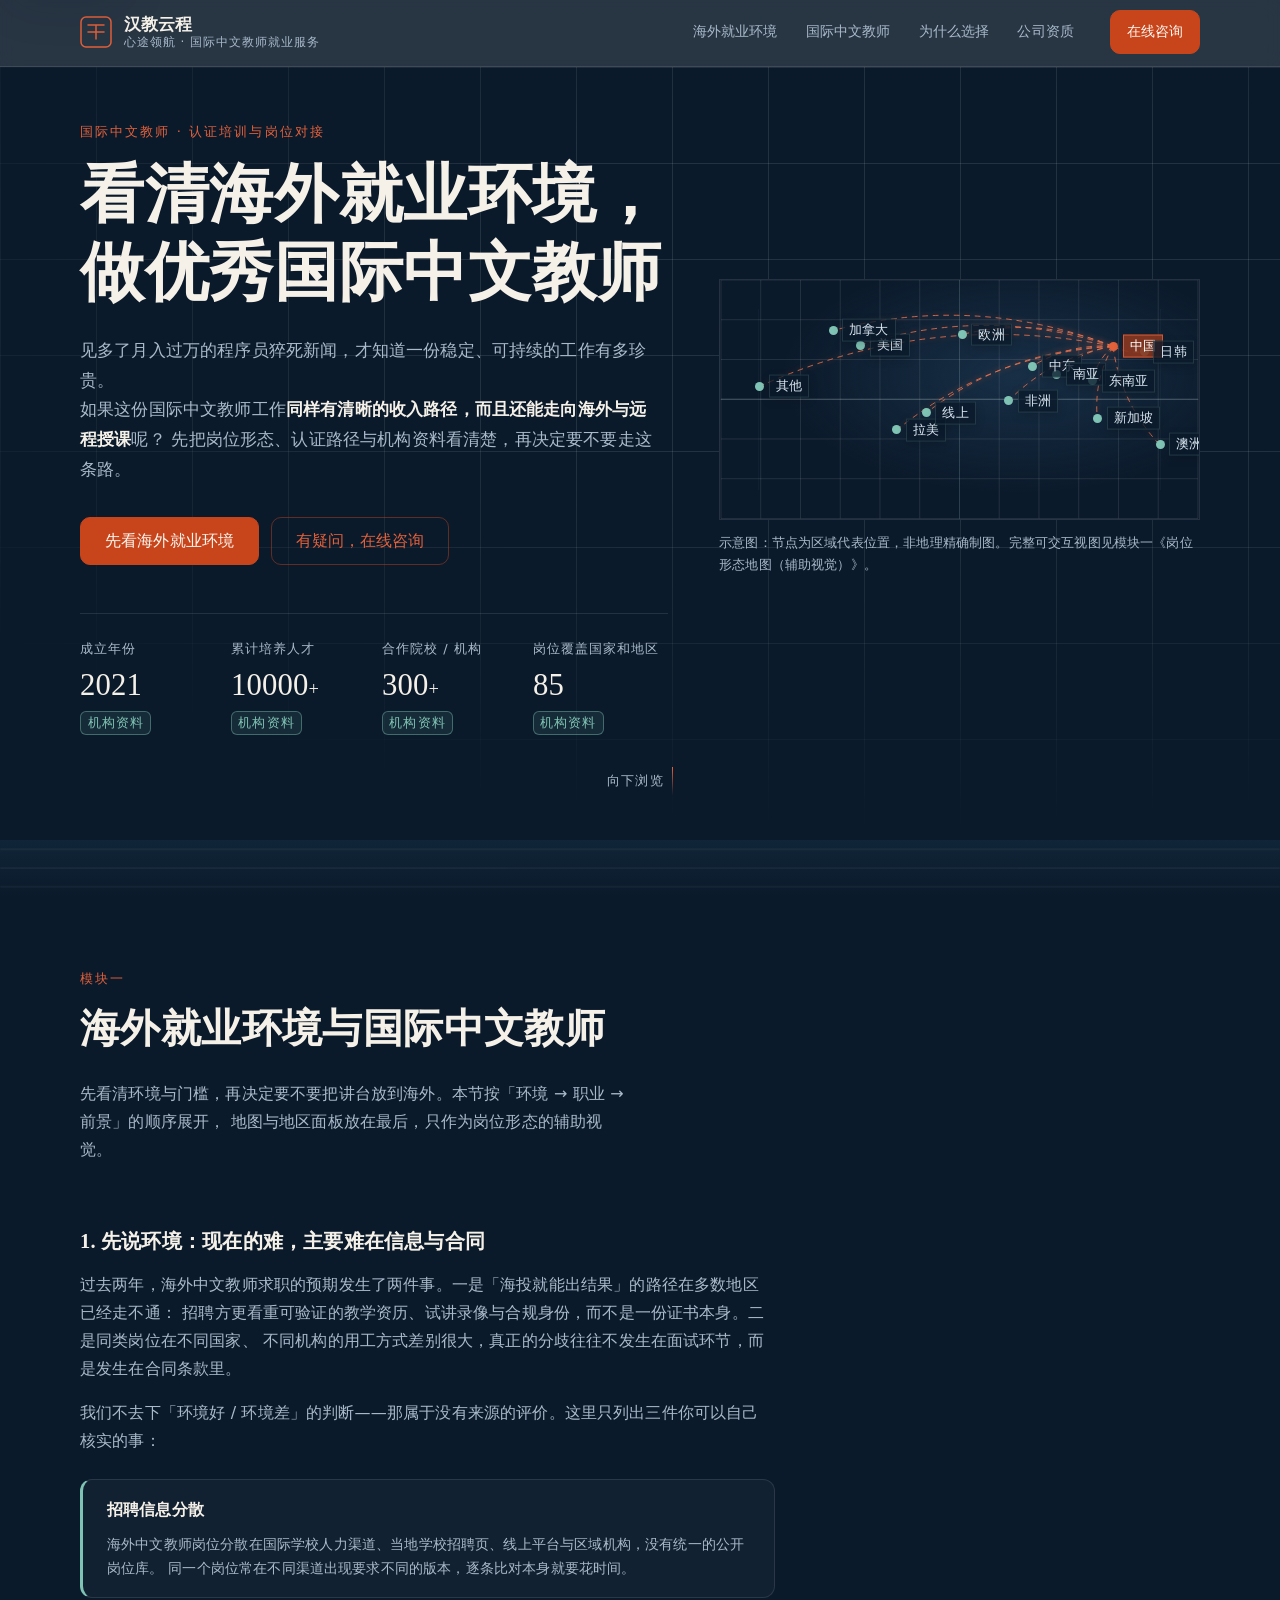
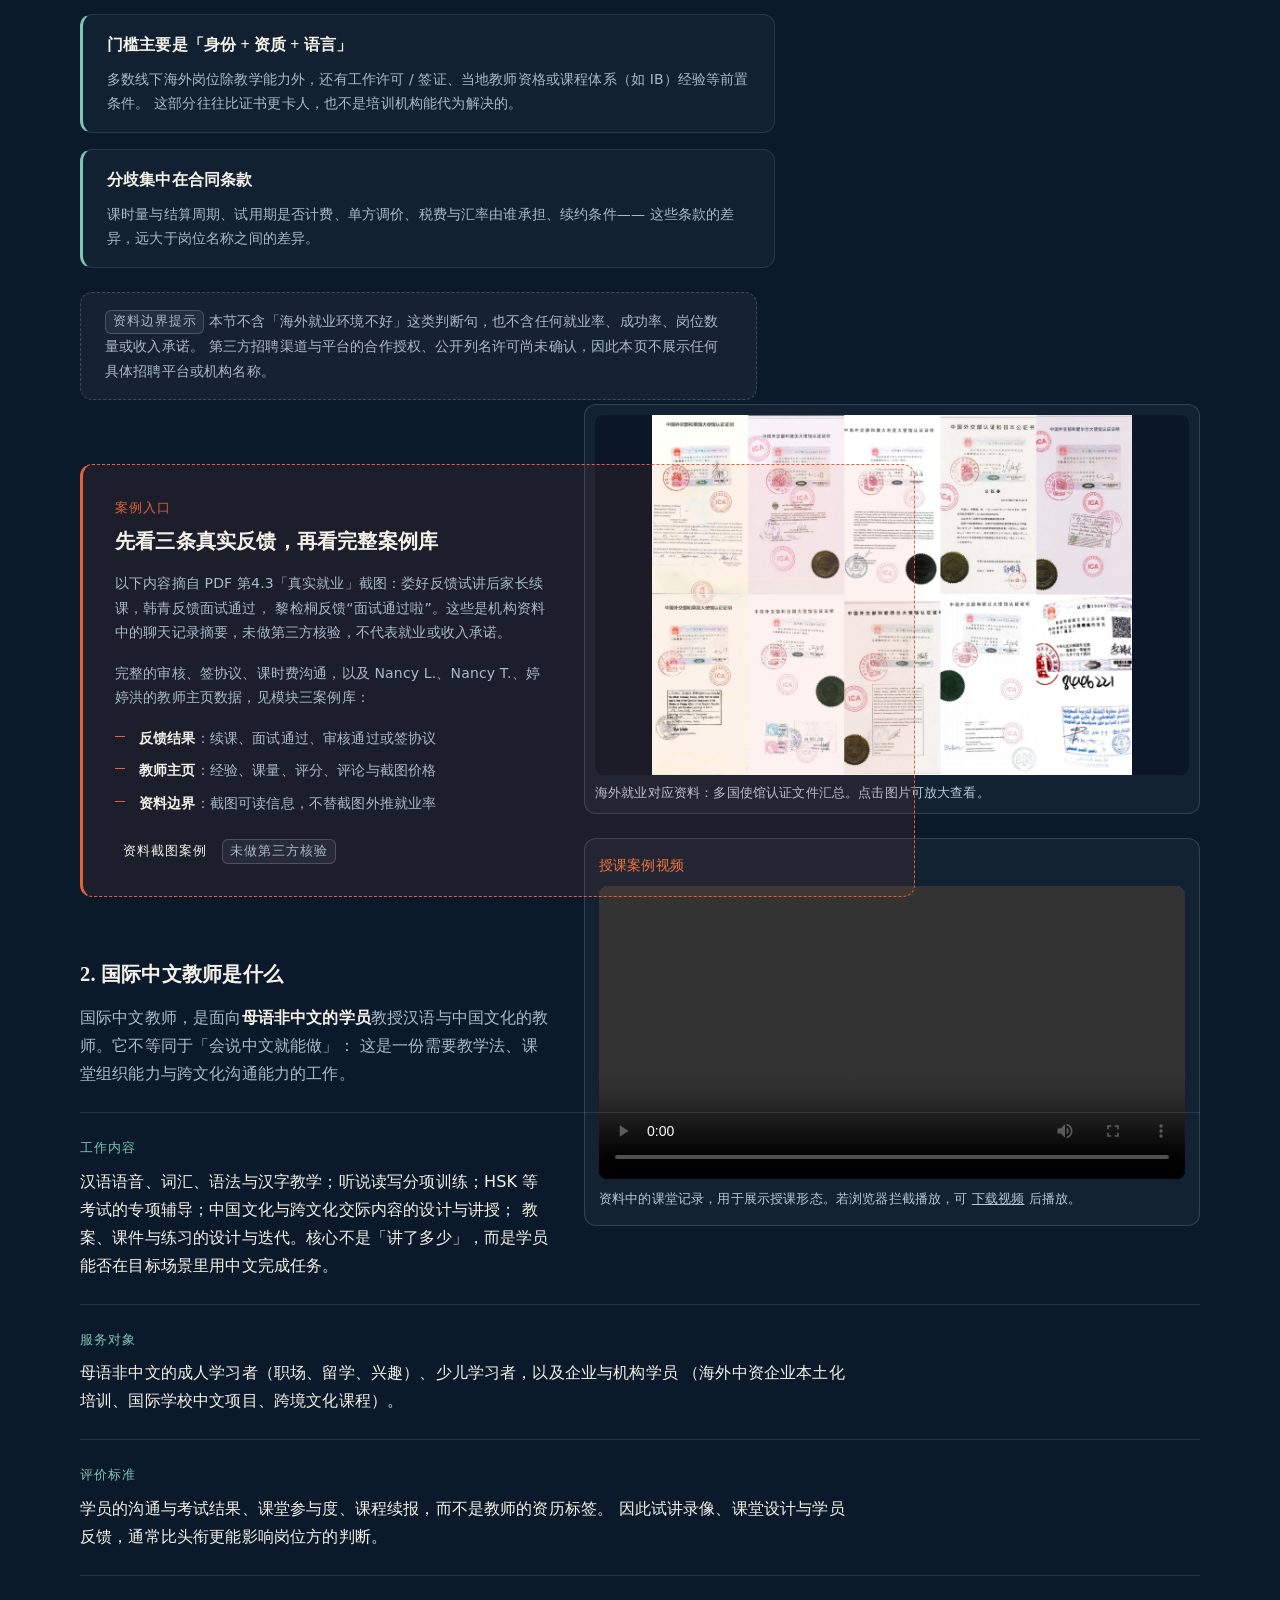
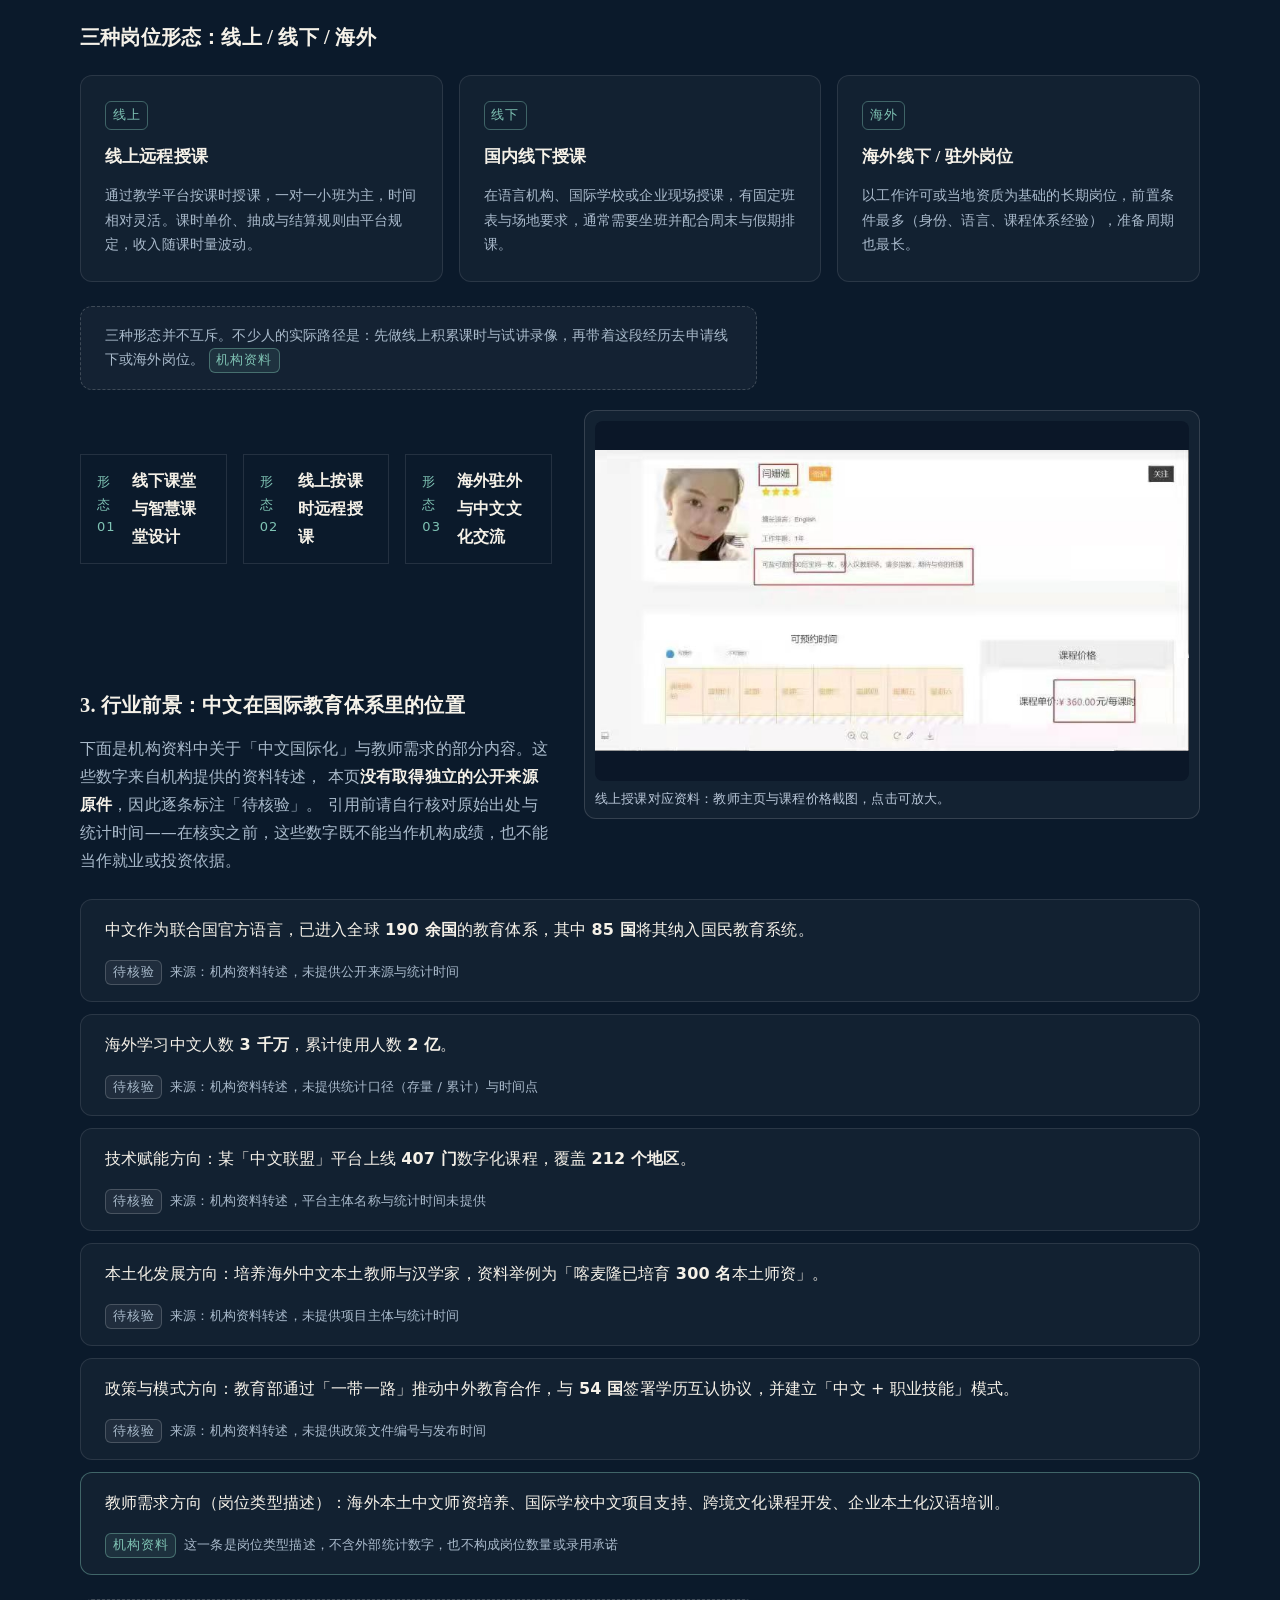
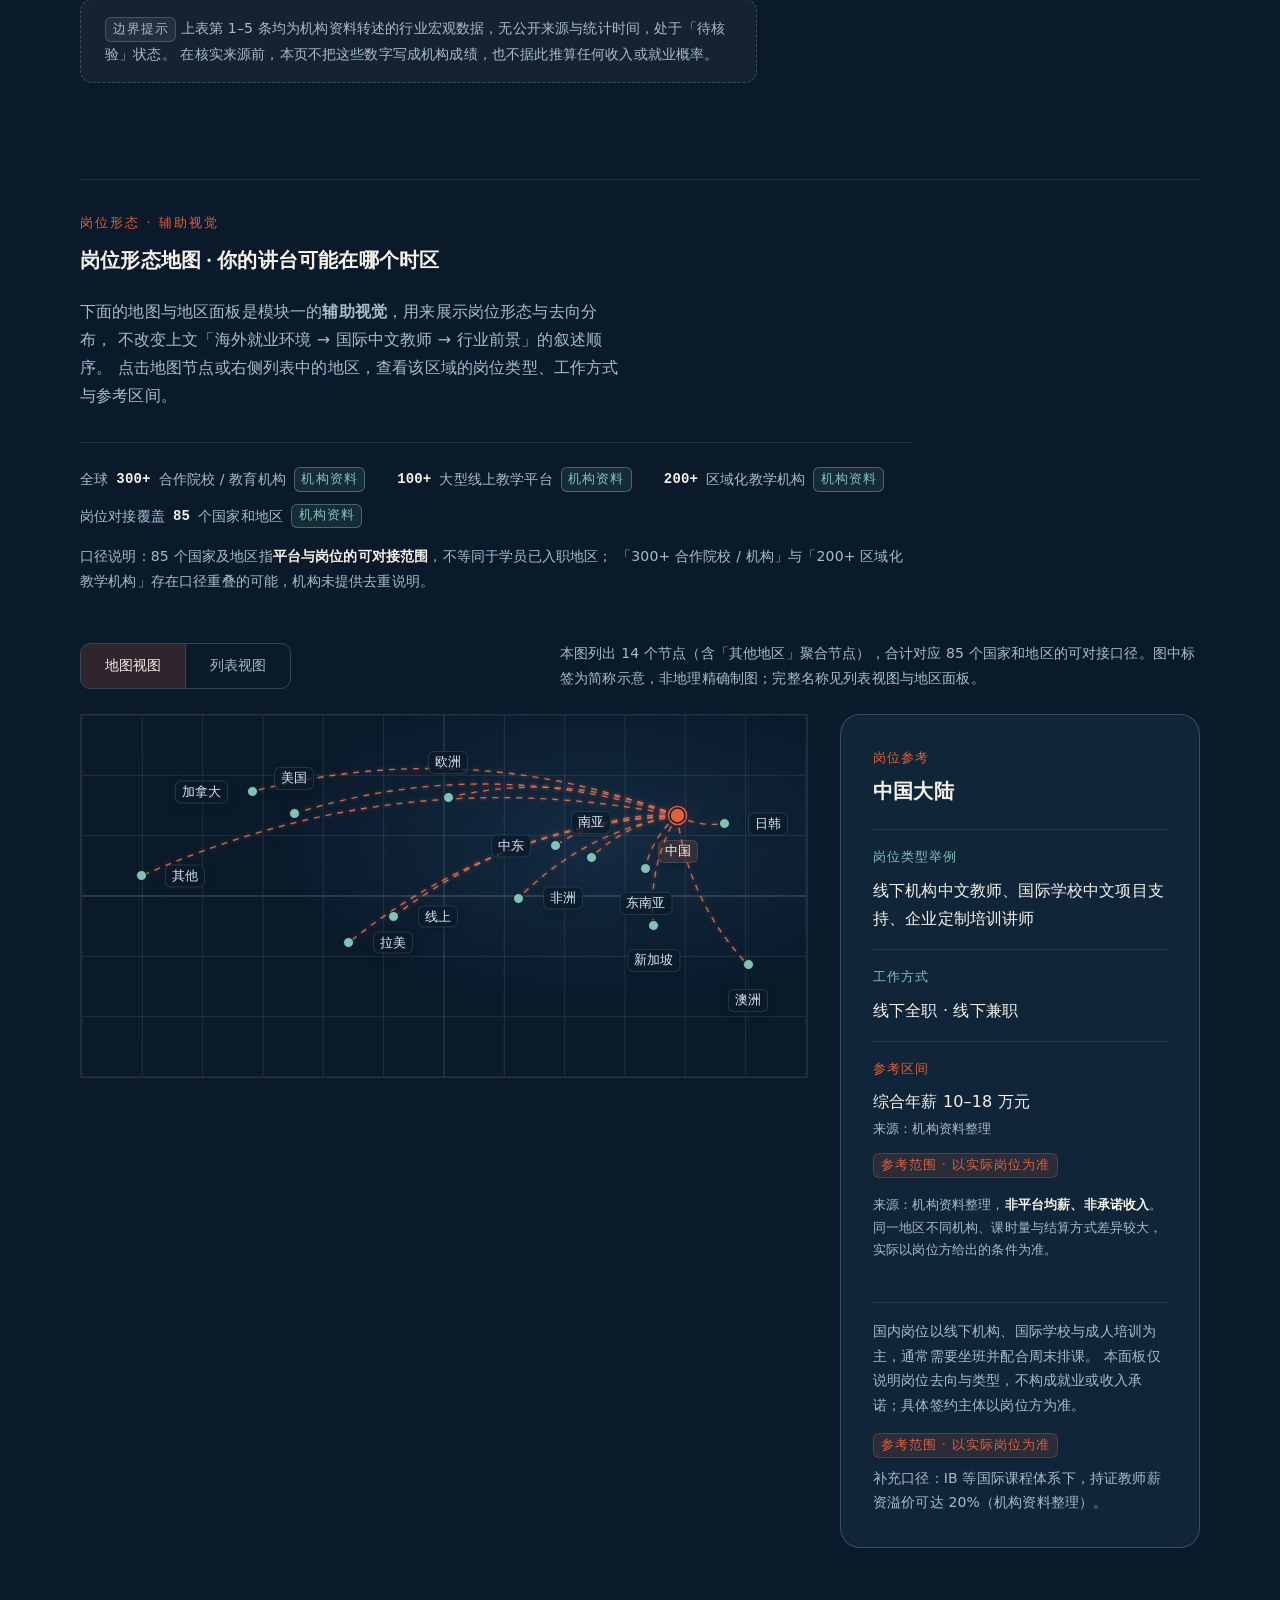
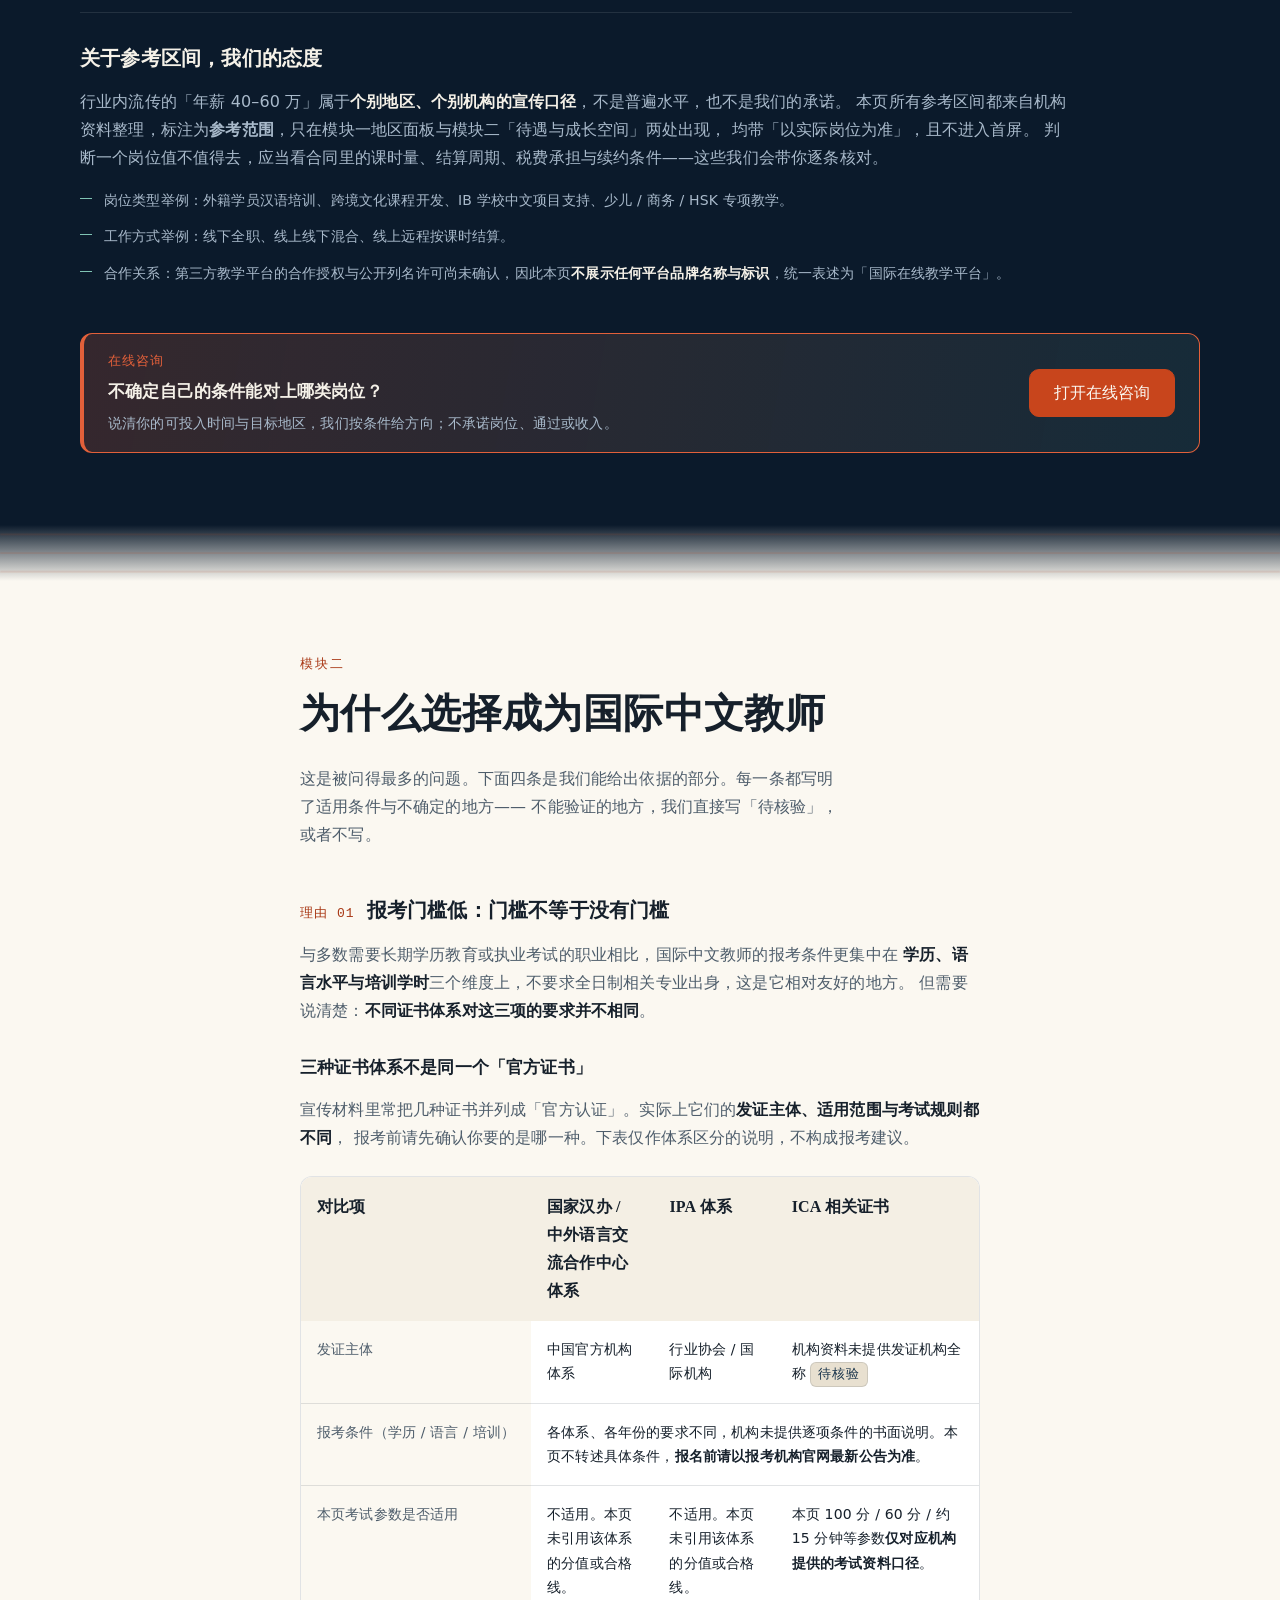
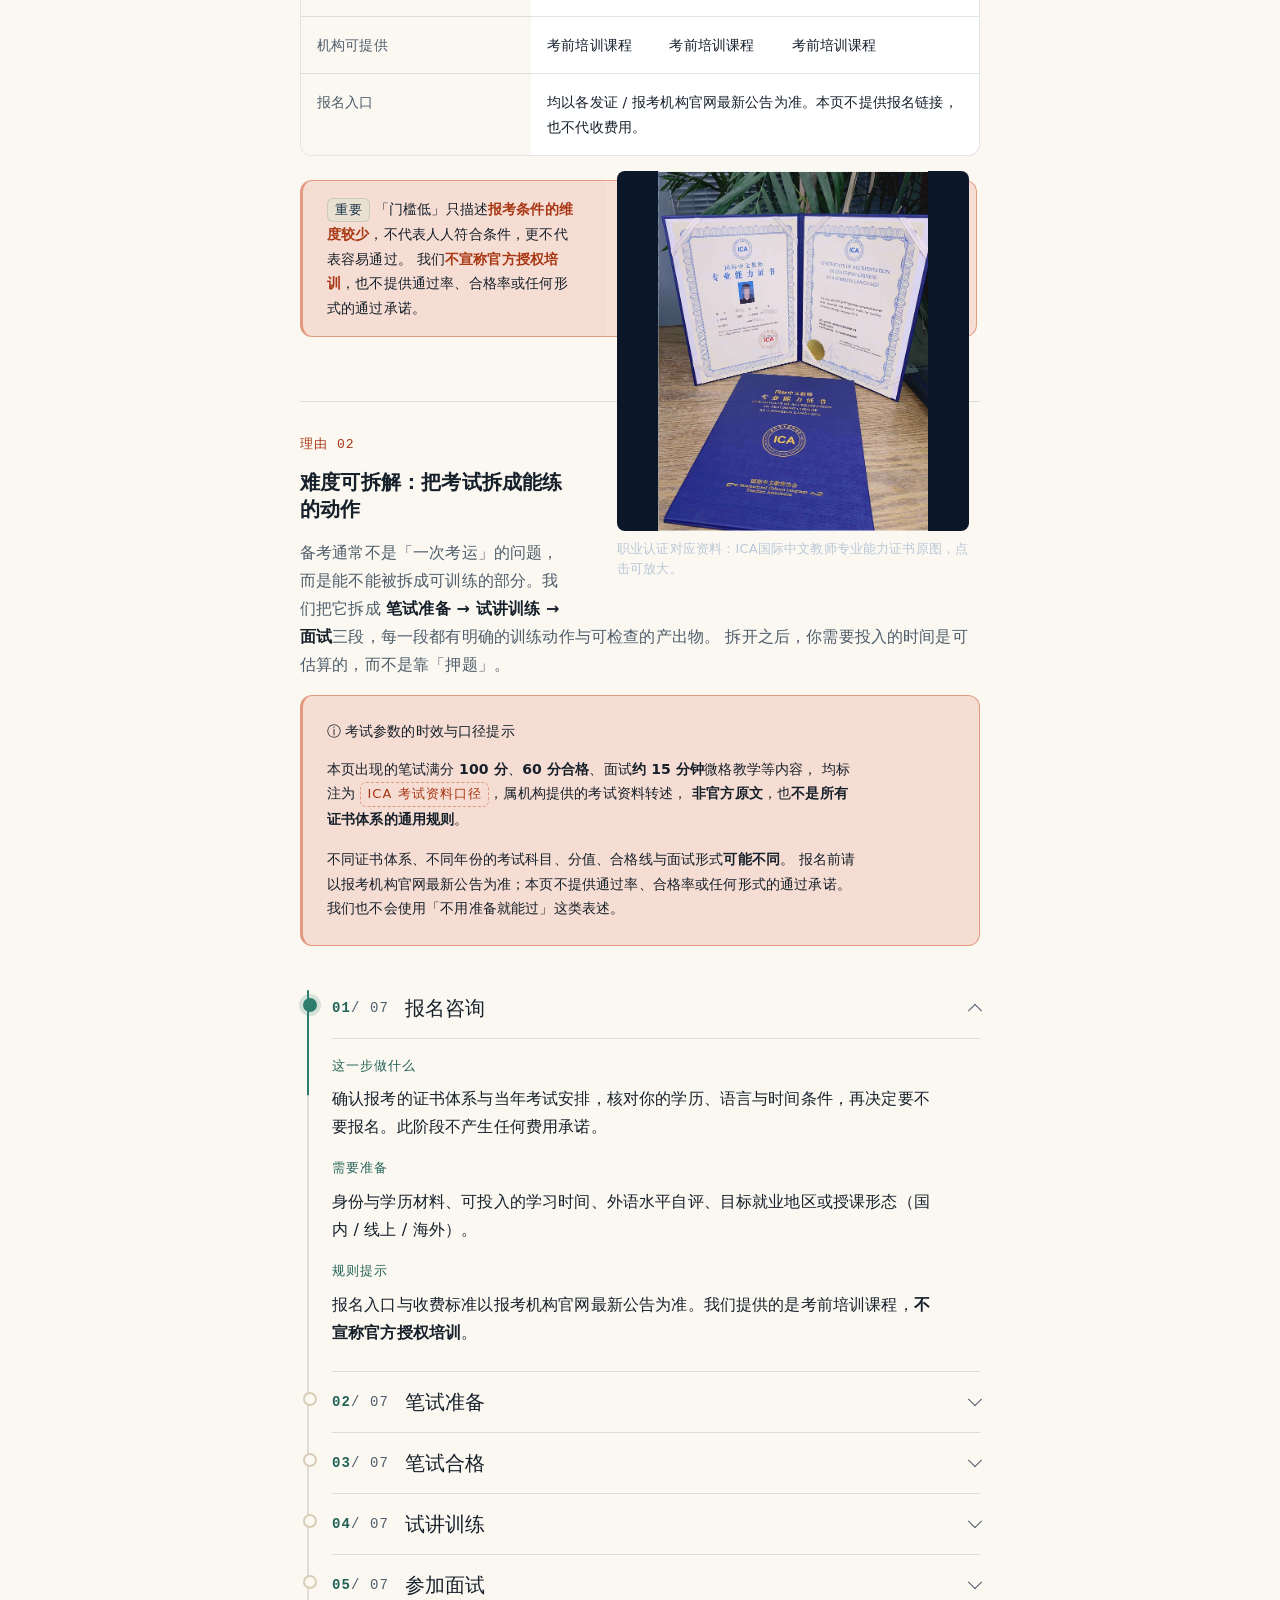
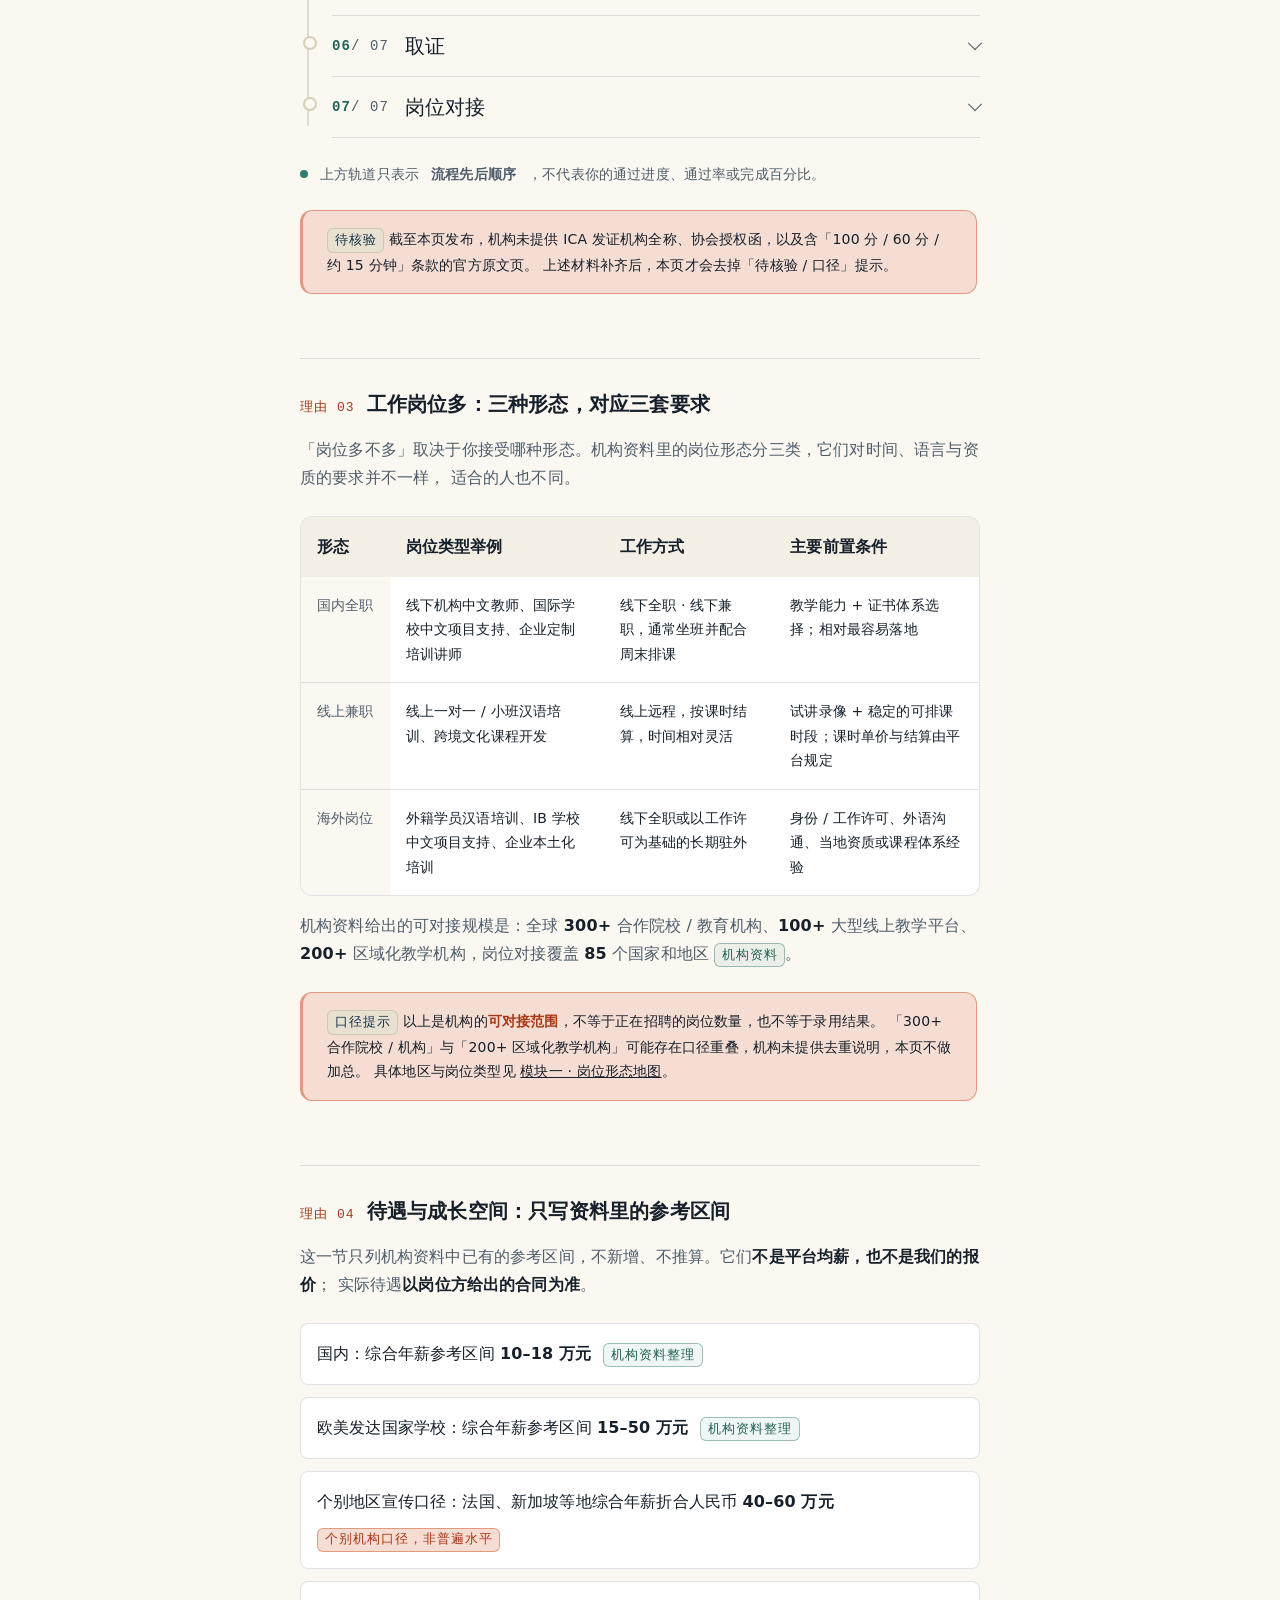
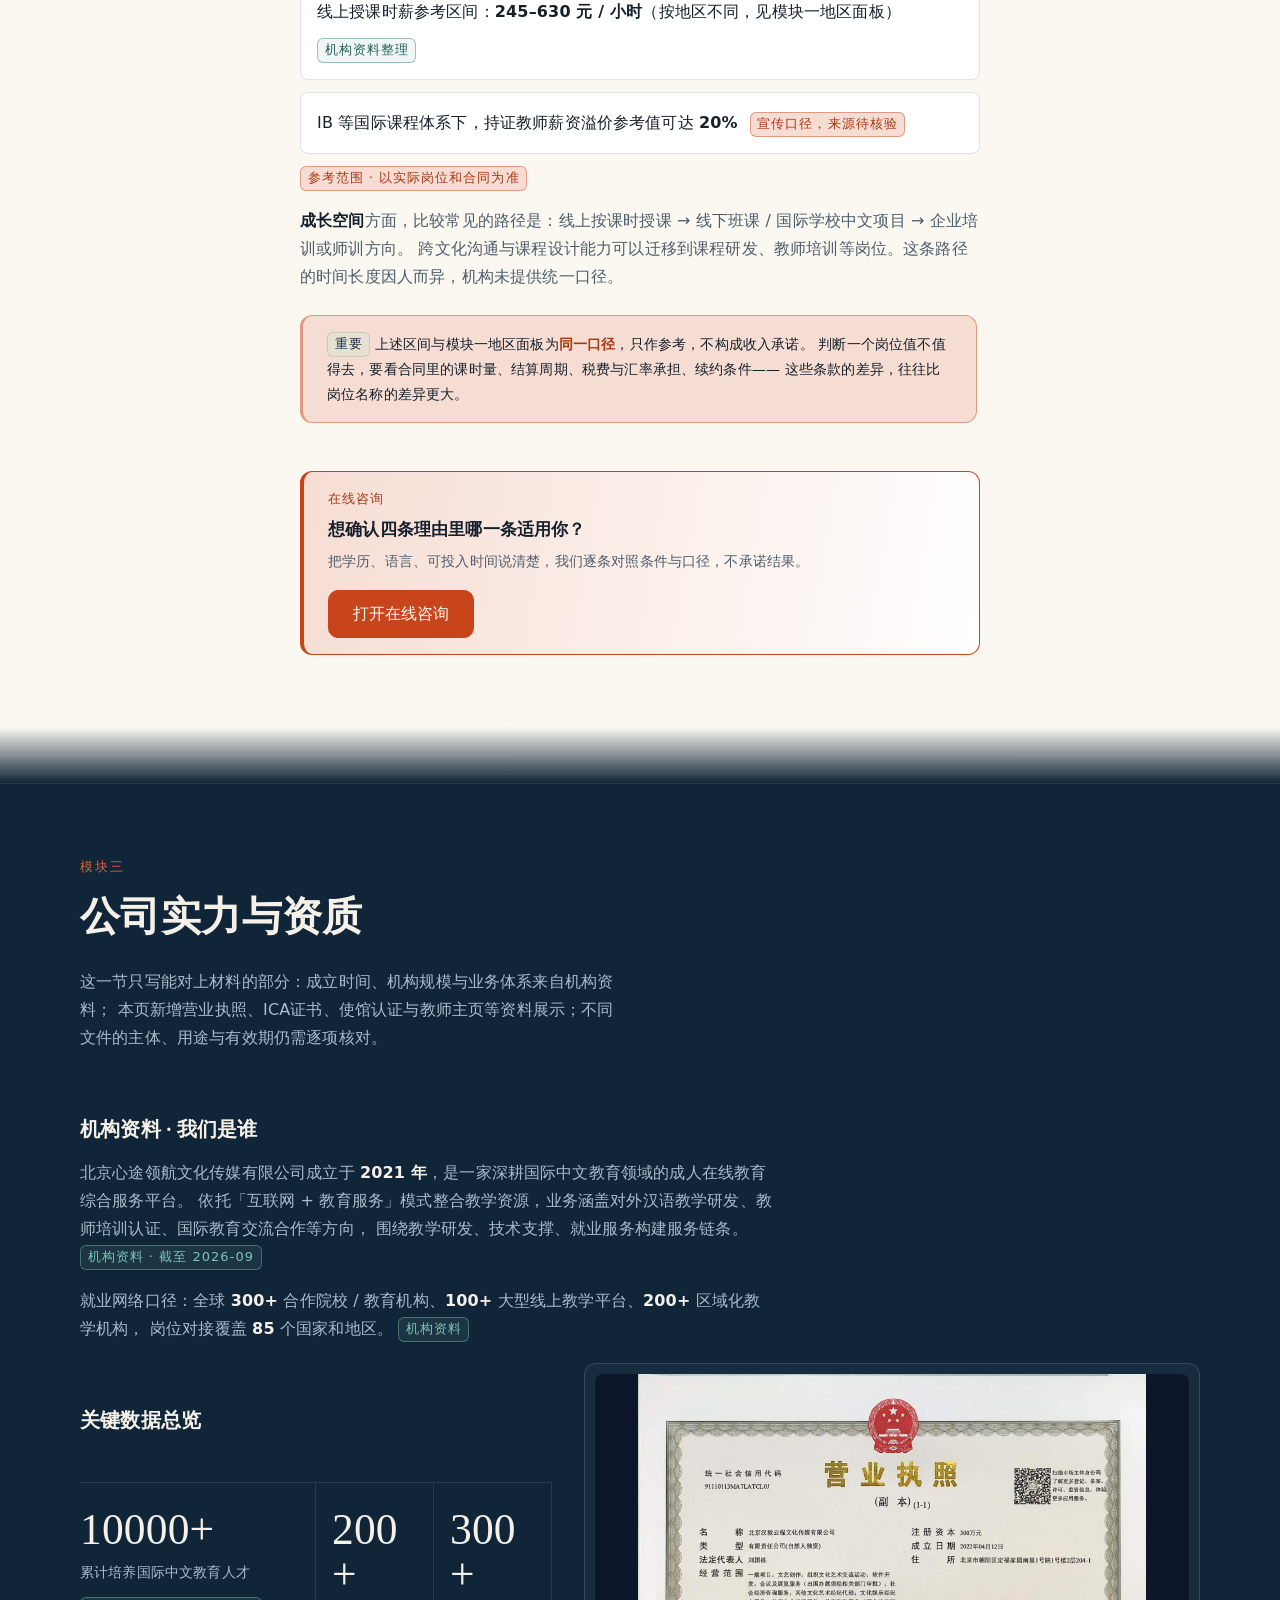
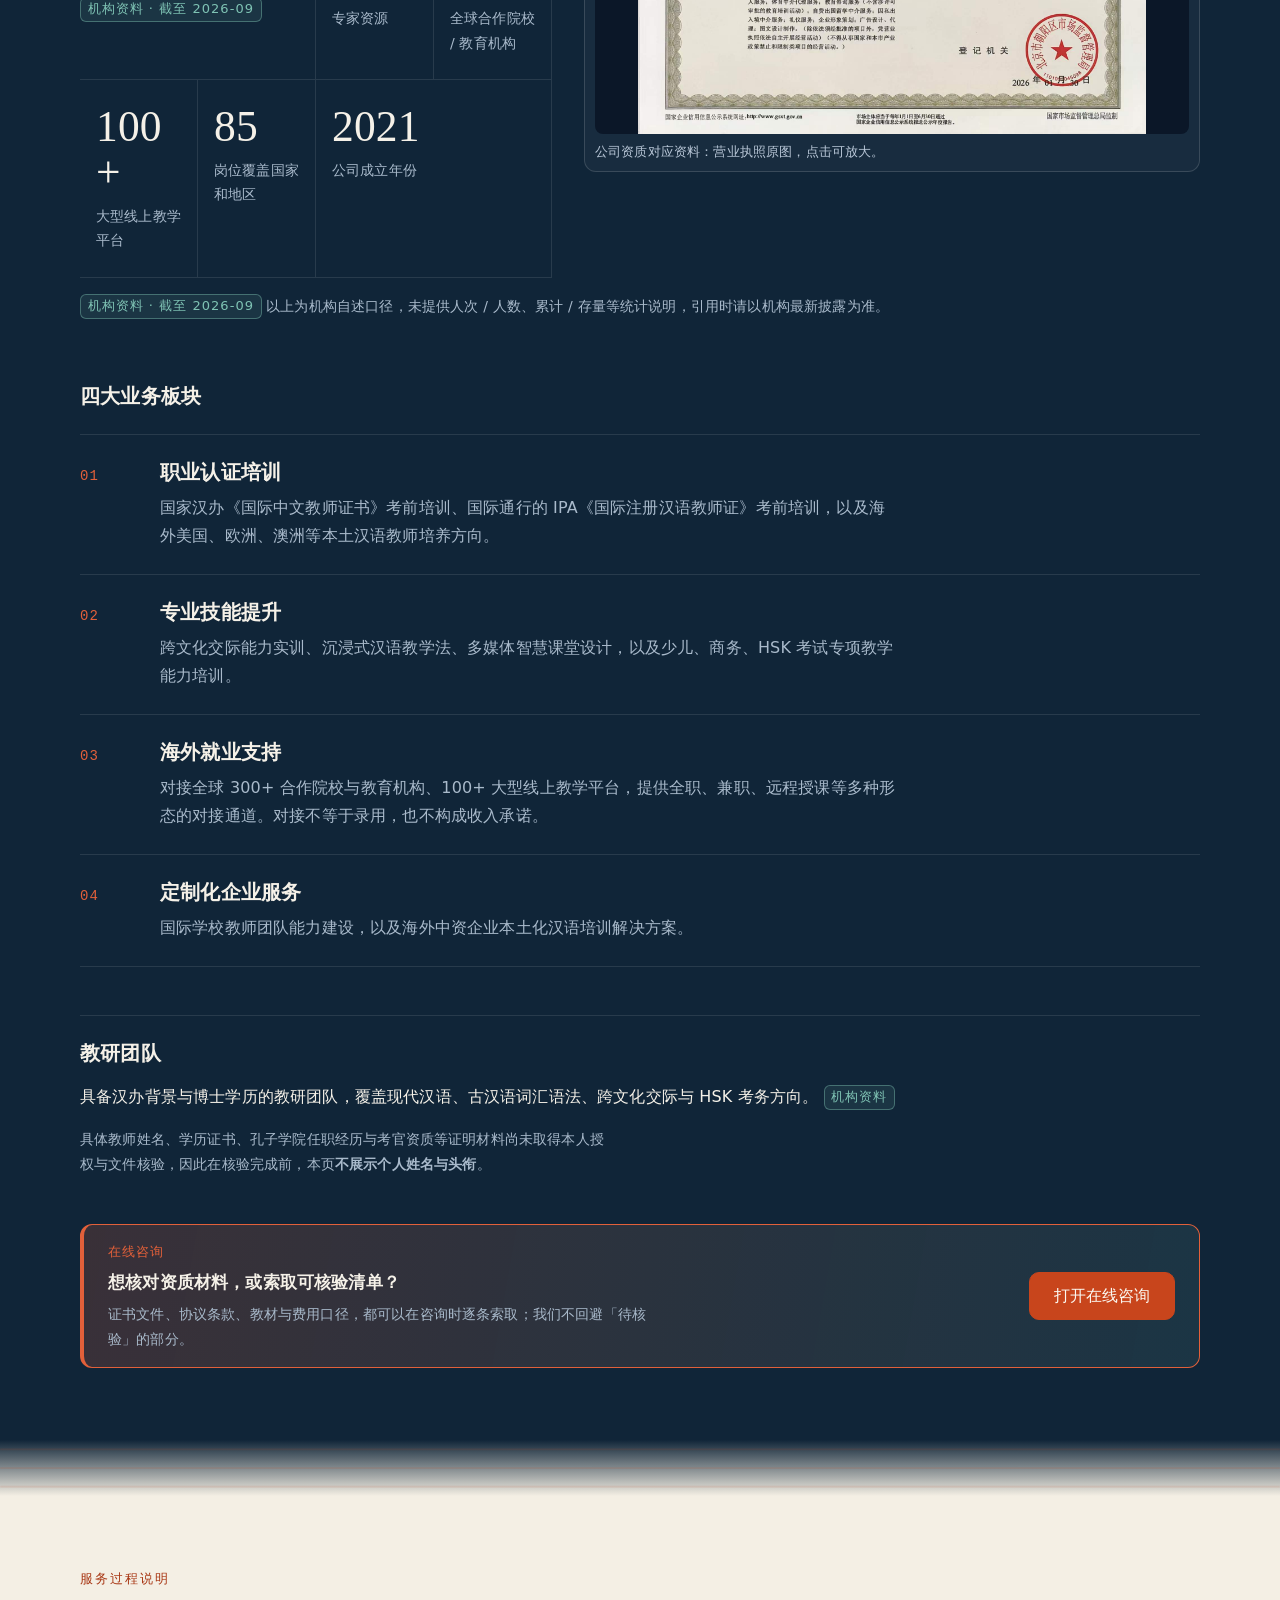
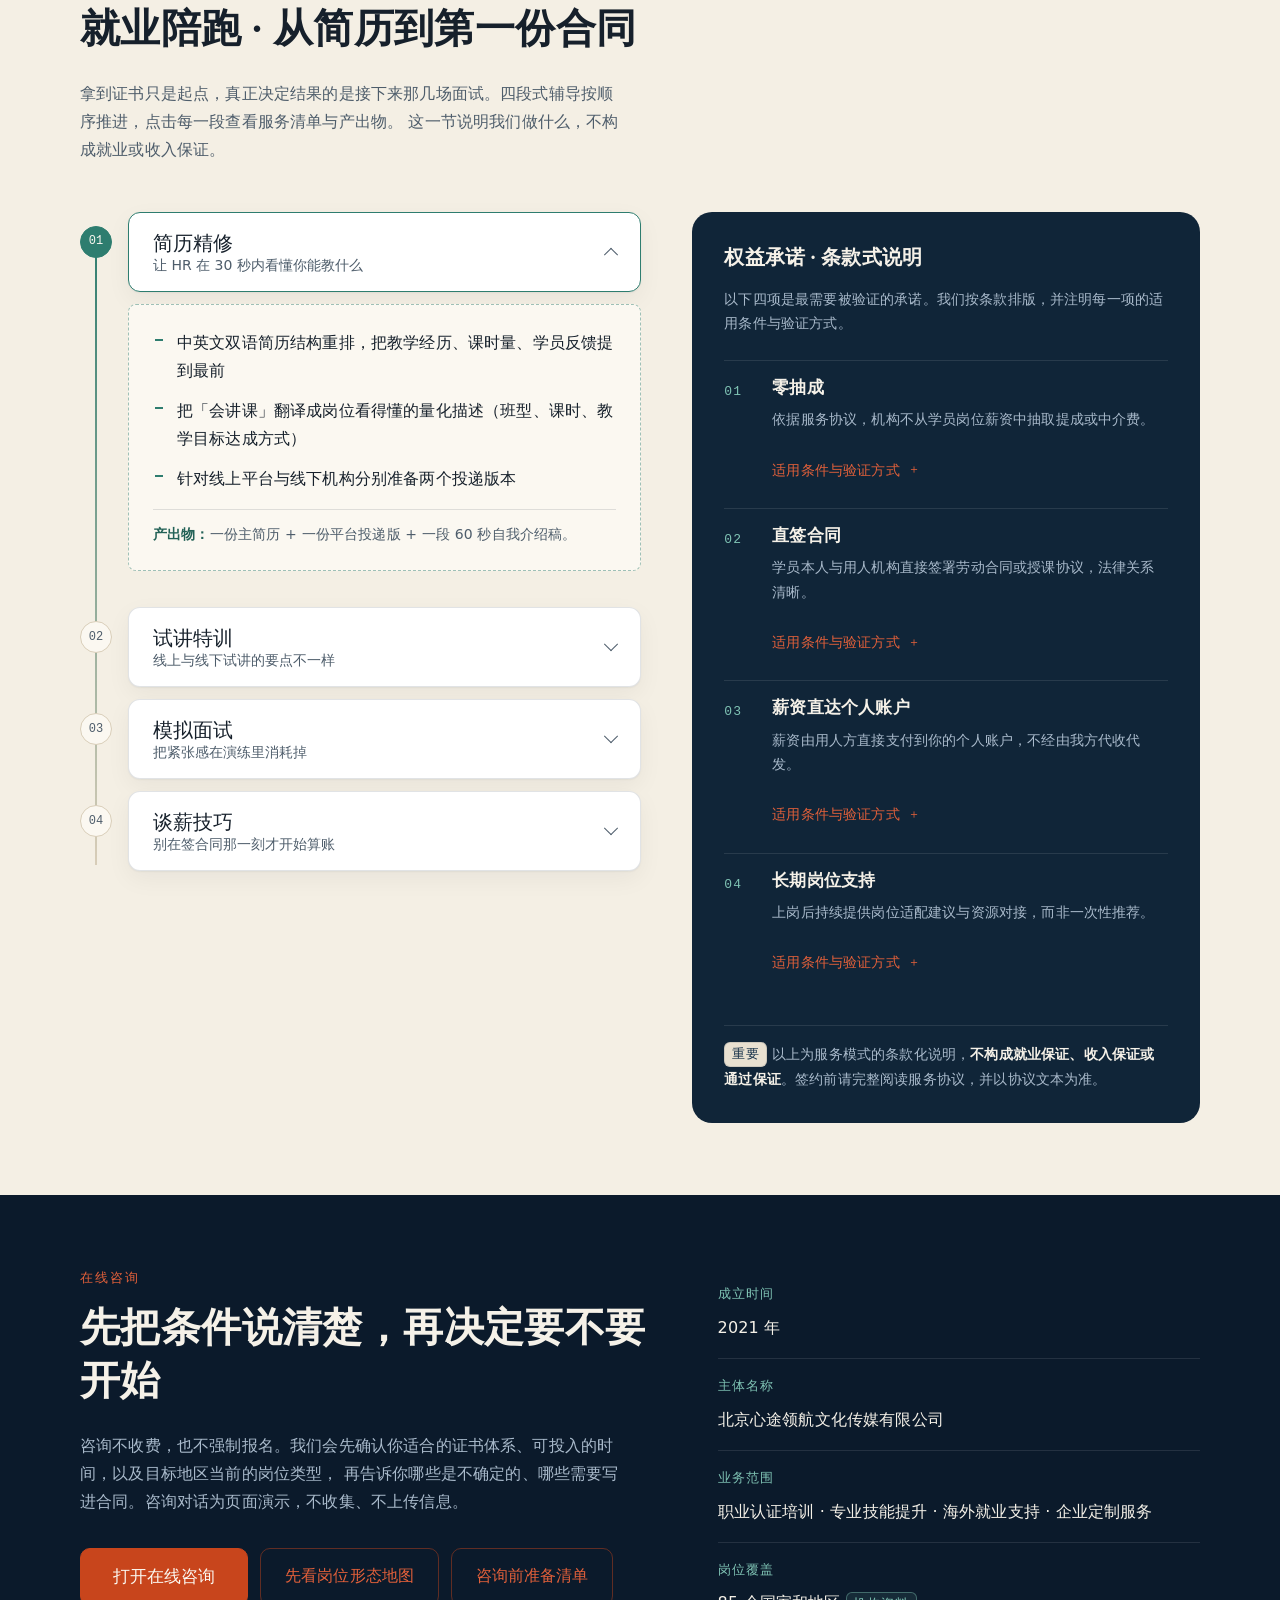
==== commit cc124e02: "Refresh homepage message and improve video fallback" ====
--- a/hanjiao-yuncheng.html
+++ b/hanjiao-yuncheng.html
@@ -57,11 +57,11 @@
     <div class="container hero__inner">
       <div class="hero__copy">
         <p class="eyebrow">国际中文教师 · 认证培训与岗位对接</p>
-        <h1 class="hero__title" id="heroTitle">海外就业环境在变，<br>先把这条路看清楚</h1>
+        <h1 class="hero__title" id="heroTitle">看清海外就业环境，<br>做优秀国际中文教师</h1>
         <p class="hero__sub">
-          这一页按四段讲清楚：<strong>海外就业环境</strong>正在发生什么变化 → <strong>国际中文教师</strong>到底做什么、行业前景如何 →
-          <strong>为什么值得考虑</strong> → 我们是谁、<strong>能提供什么、不能承诺什么</strong>。
-          机构数据一律标注「机构资料」，参考区间一律标注「以实际岗位为准」。
+          见多了月入过万的程序员猝死新闻，才知道一份稳定、可持续的工作有多珍贵。<br>
+          如果这份国际中文教师工作<strong>同样有清晰的收入路径，而且还能走向海外与远程授课</strong>呢？
+          先把岗位形态、认证路径与机构资料看清楚，再决定要不要走这条路。
         </p>
         <div class="hero__actions">
           <a class="btn btn--primary" href="#overseas">先看海外就业环境</a>
@@ -159,7 +159,7 @@
       </div>
 
       <div class="topic-proof"><figure><a href="assets/资料/使馆认证.jpg" target="_blank" rel="noopener"><img src="assets/资料/使馆认证.jpg" alt="多国使馆认证文件，点击放大" loading="lazy"></a><figcaption>海外就业对应资料：多国使馆认证文件汇总。点击图片可放大查看。</figcaption></figure></div>
-      <div class="topic-video"><p class="topic-video__label">授课案例视频</p><video controls preload="metadata"><source src="assets/资料/授课案例.mp4" type="video/mp4">当前浏览器不支持视频播放。</video><p>资料中的课堂记录，用于展示授课形态。</p></div>
+      <div class="topic-video"><p class="topic-video__label">授课案例视频</p><video controls playsinline preload="metadata"><source src="assets/资料/授课案例.mp4" type="video/mp4">当前浏览器不支持视频播放，请下载后观看。</video><p>资料中的课堂记录，用于展示授课形态。若浏览器拦截播放，可 <a href="assets/资料/授课案例.mp4" download>下载视频</a> 后播放。</p></div>
 
       <!-- 1.2 资料截图案例入口 -->
       <div class="case-entry" id="caseEntry" role="note" aria-labelledby="caseEntryTitle">
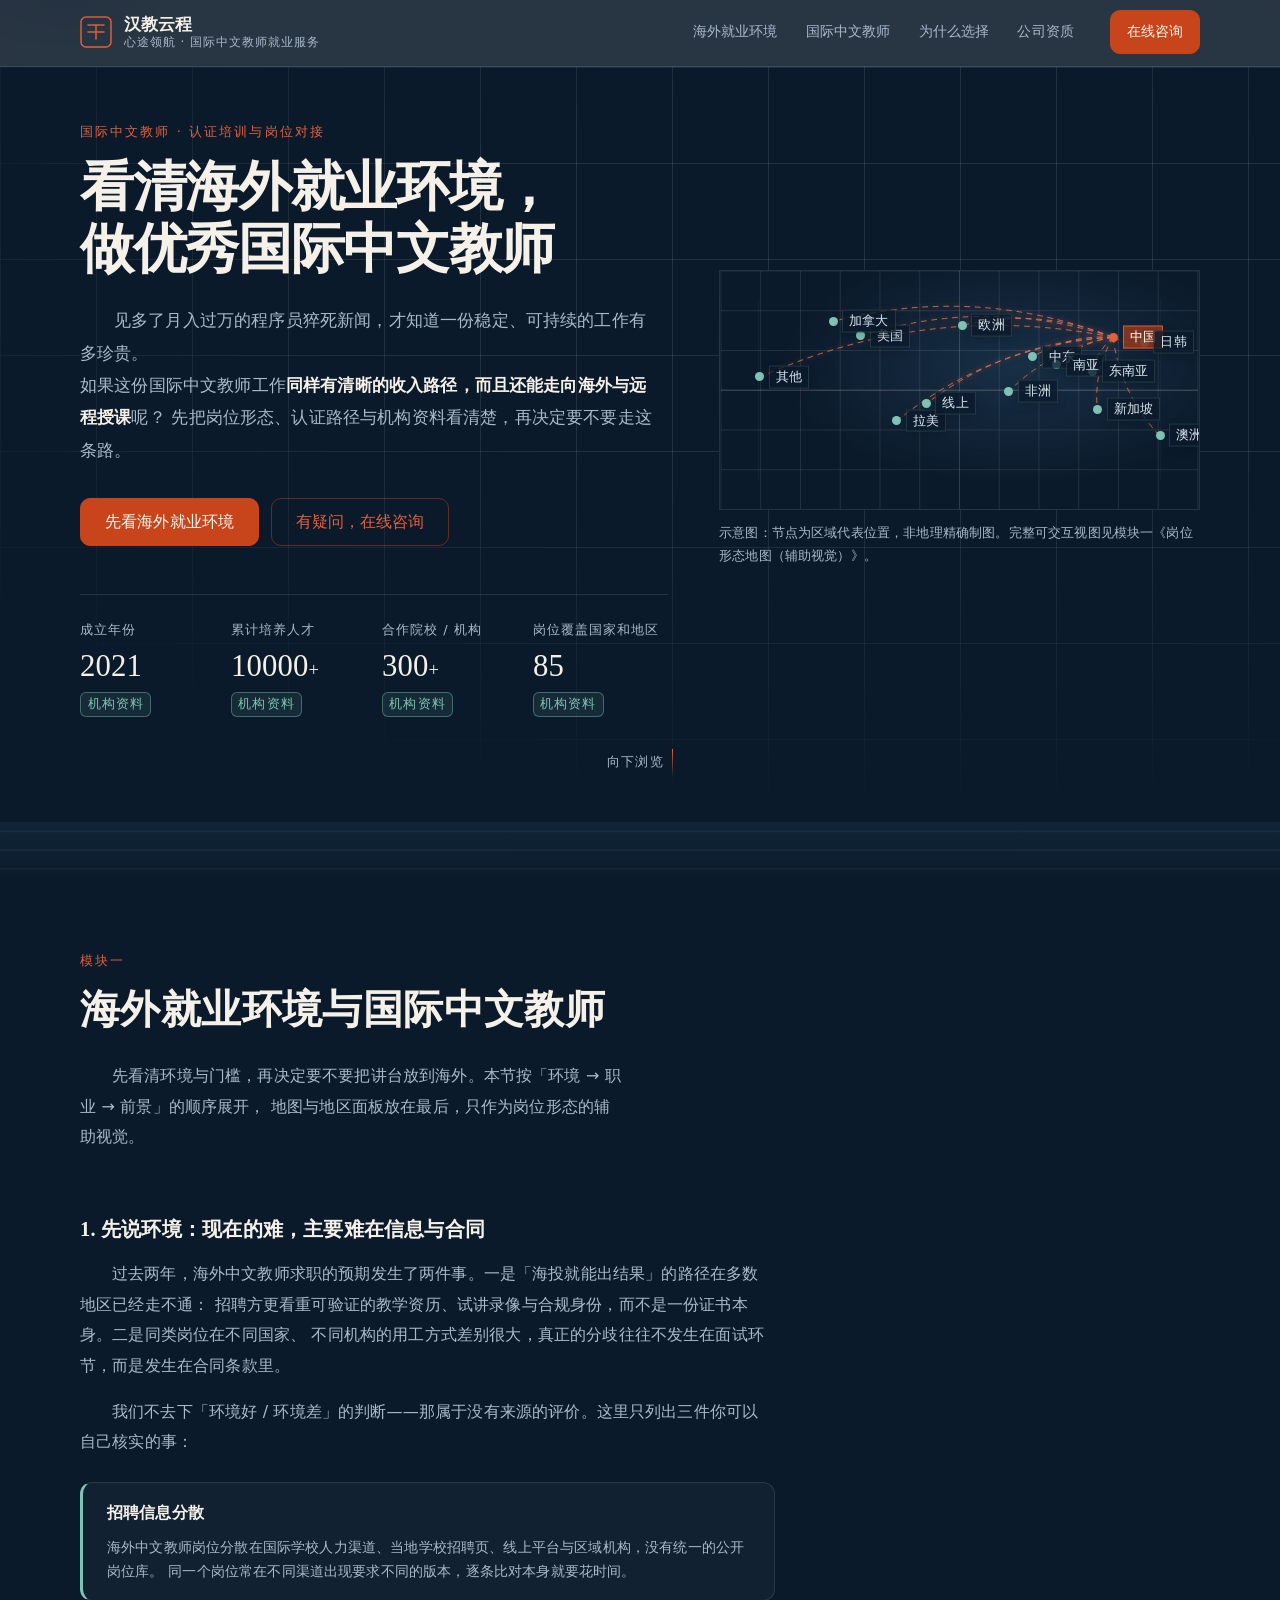
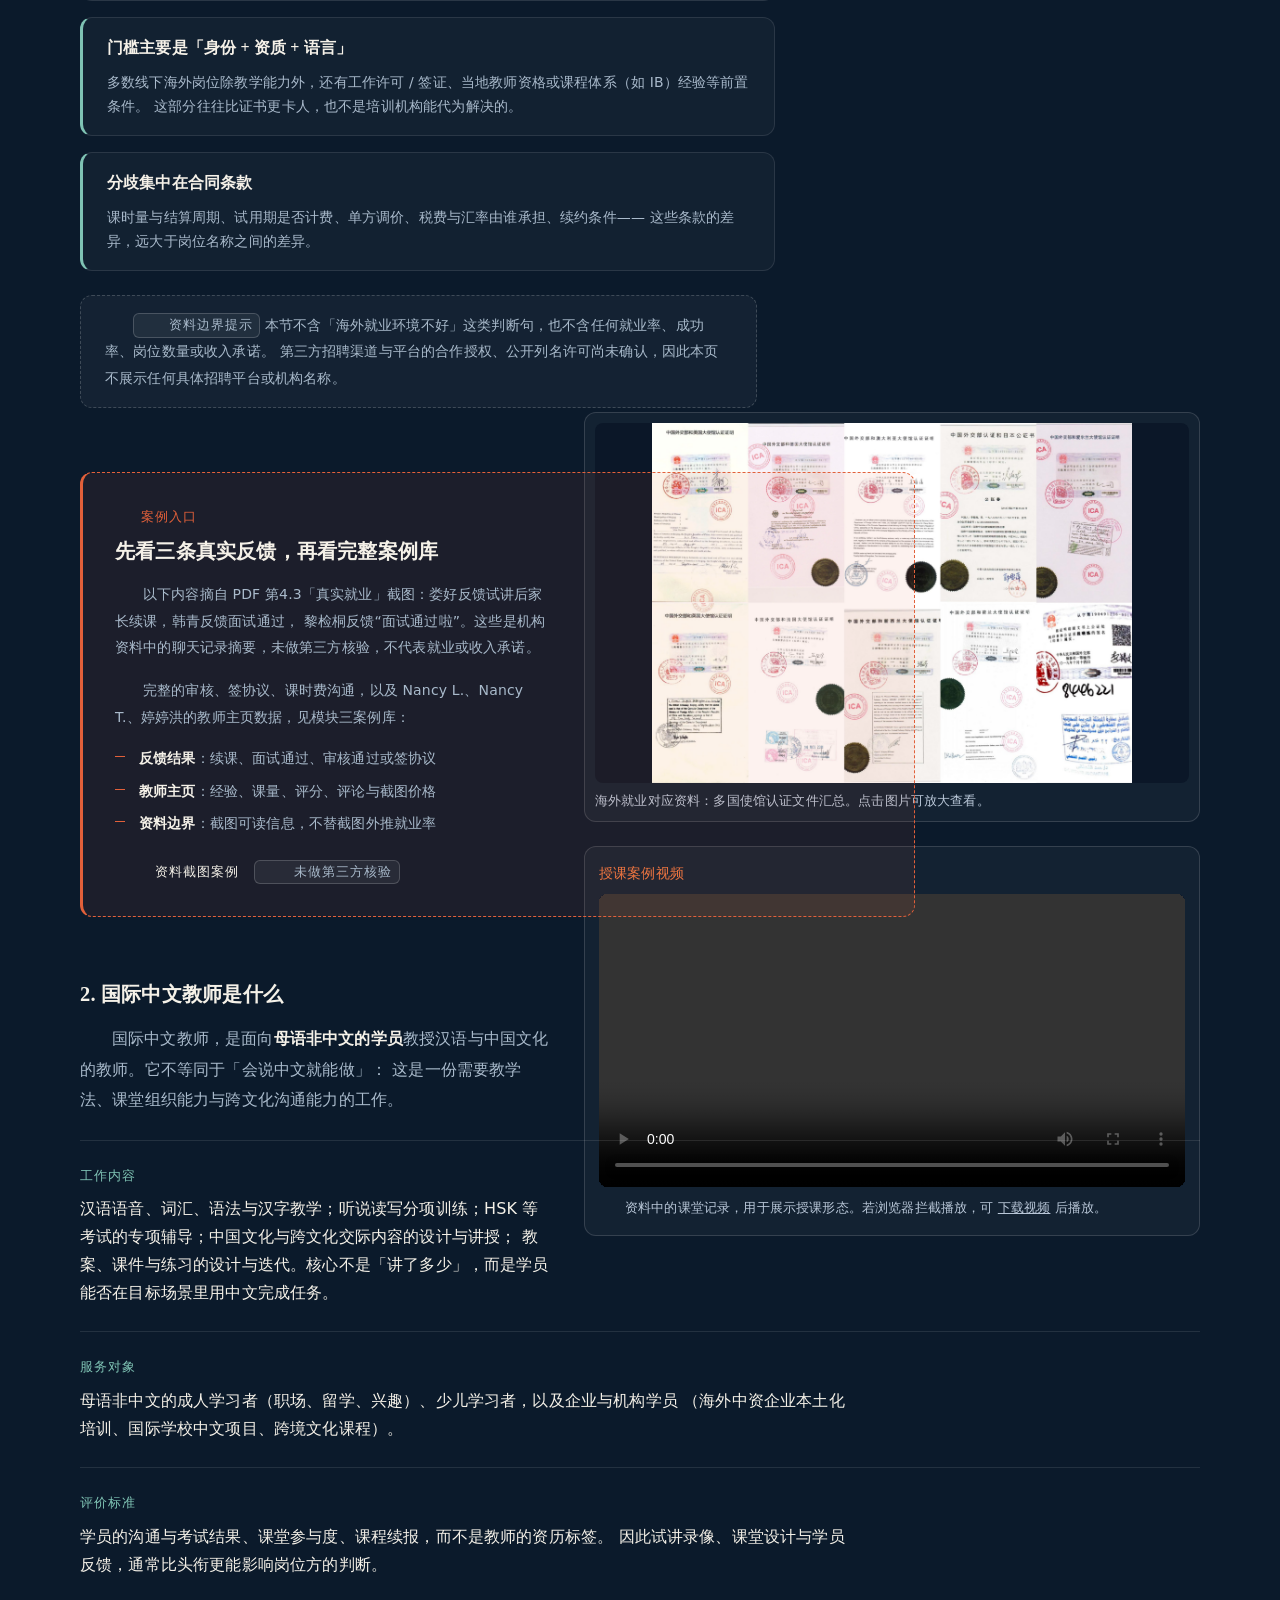
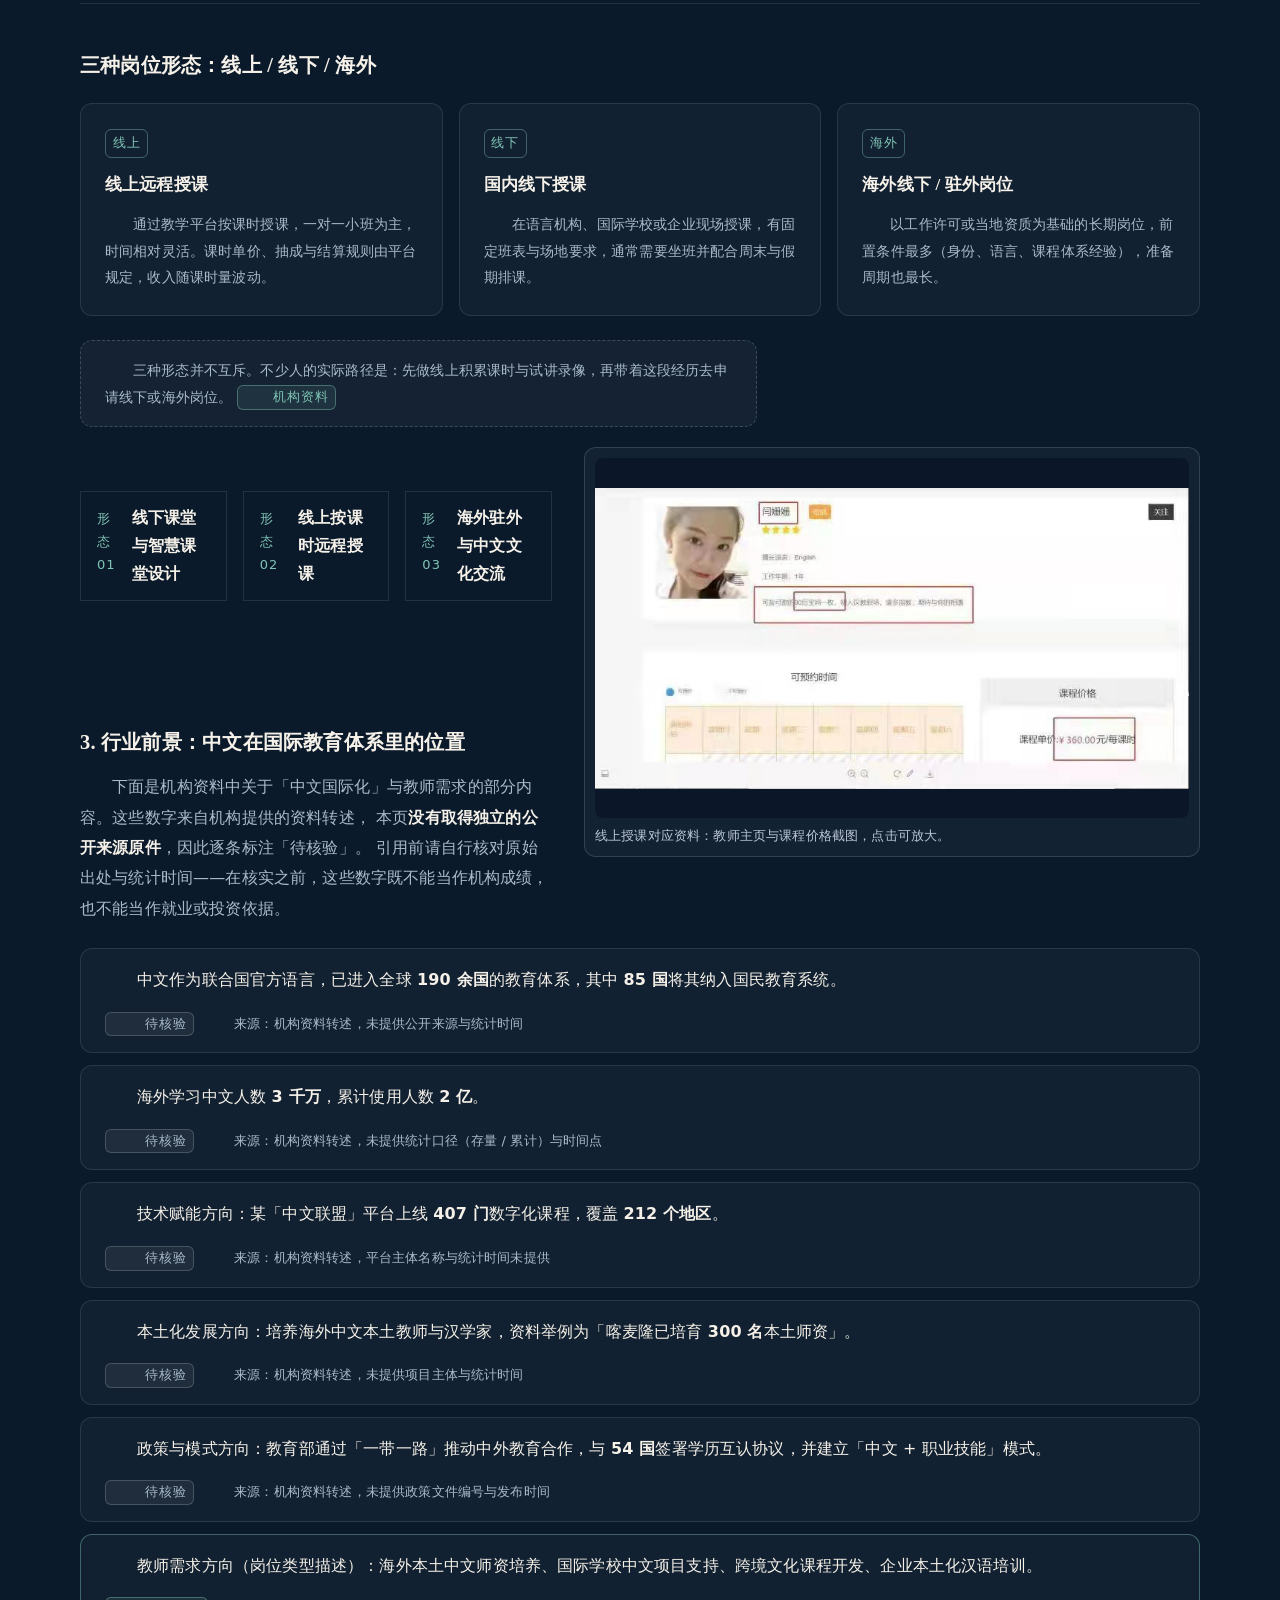
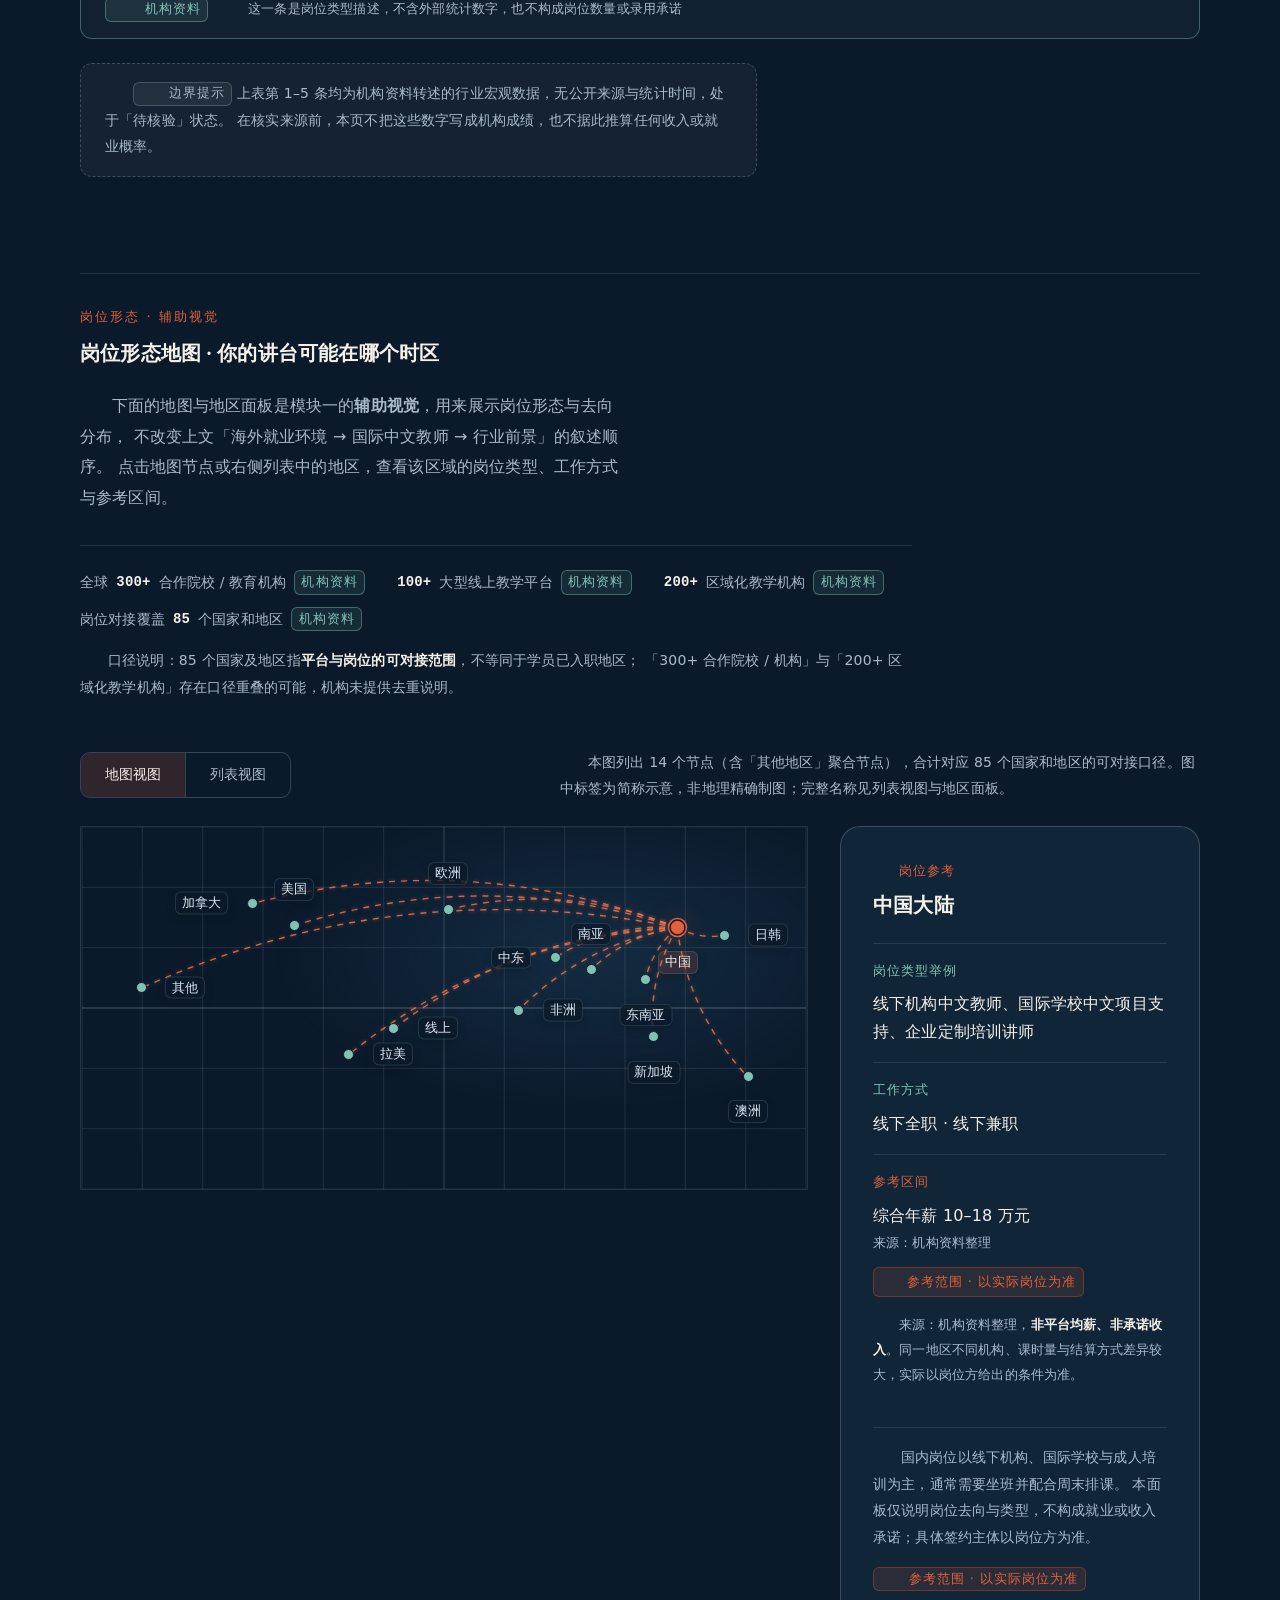
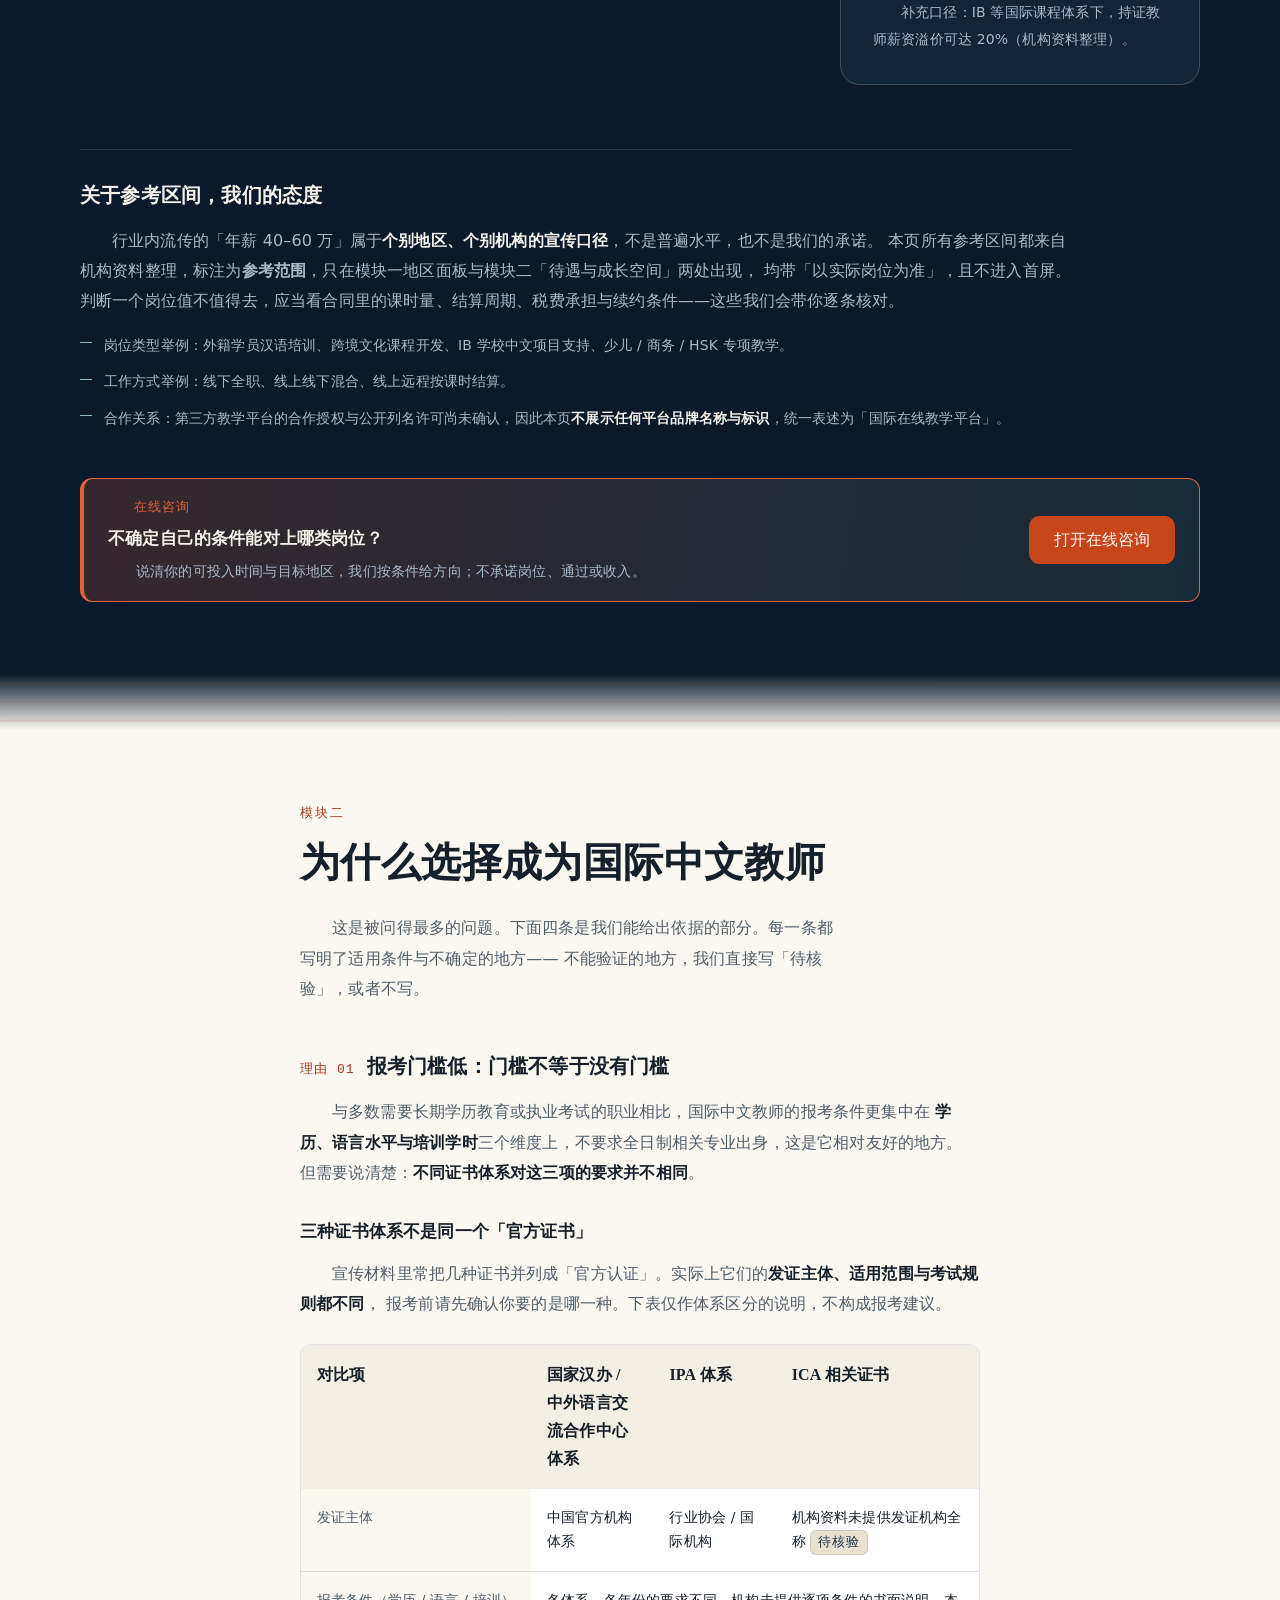
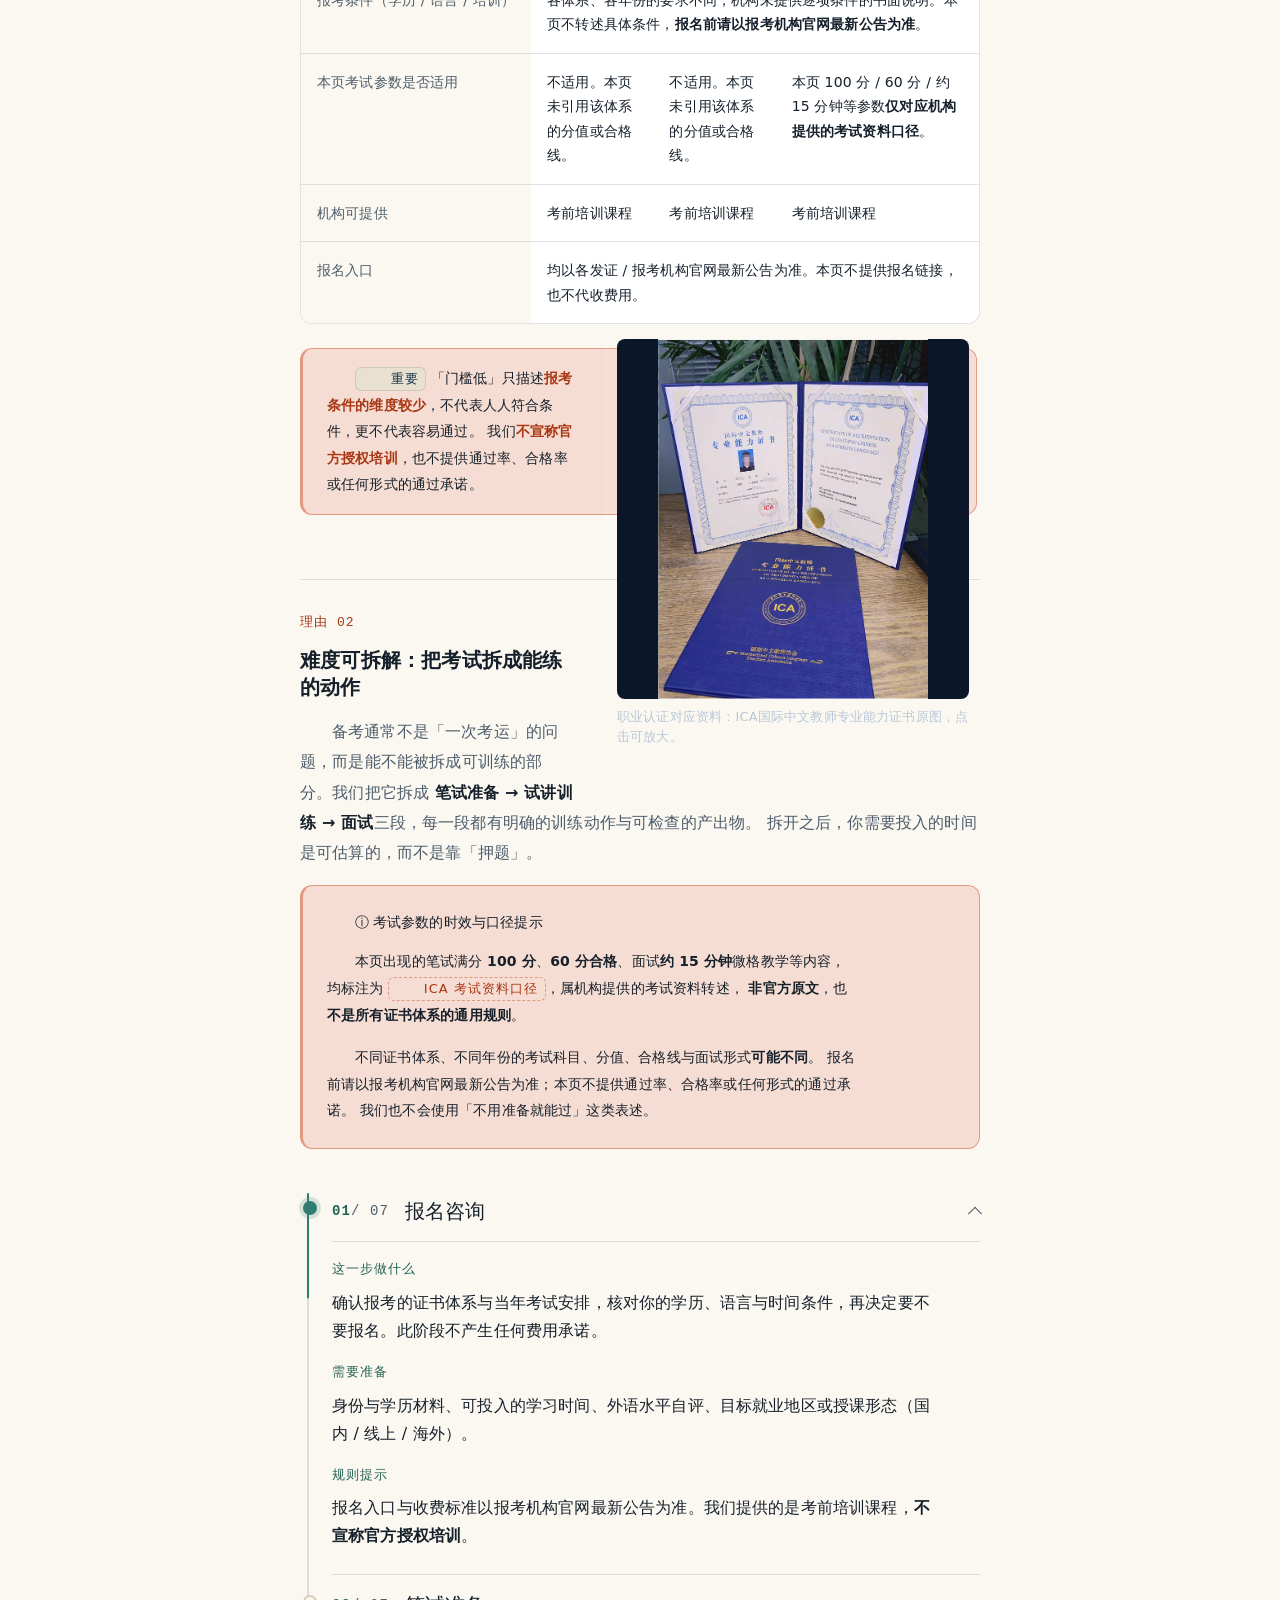
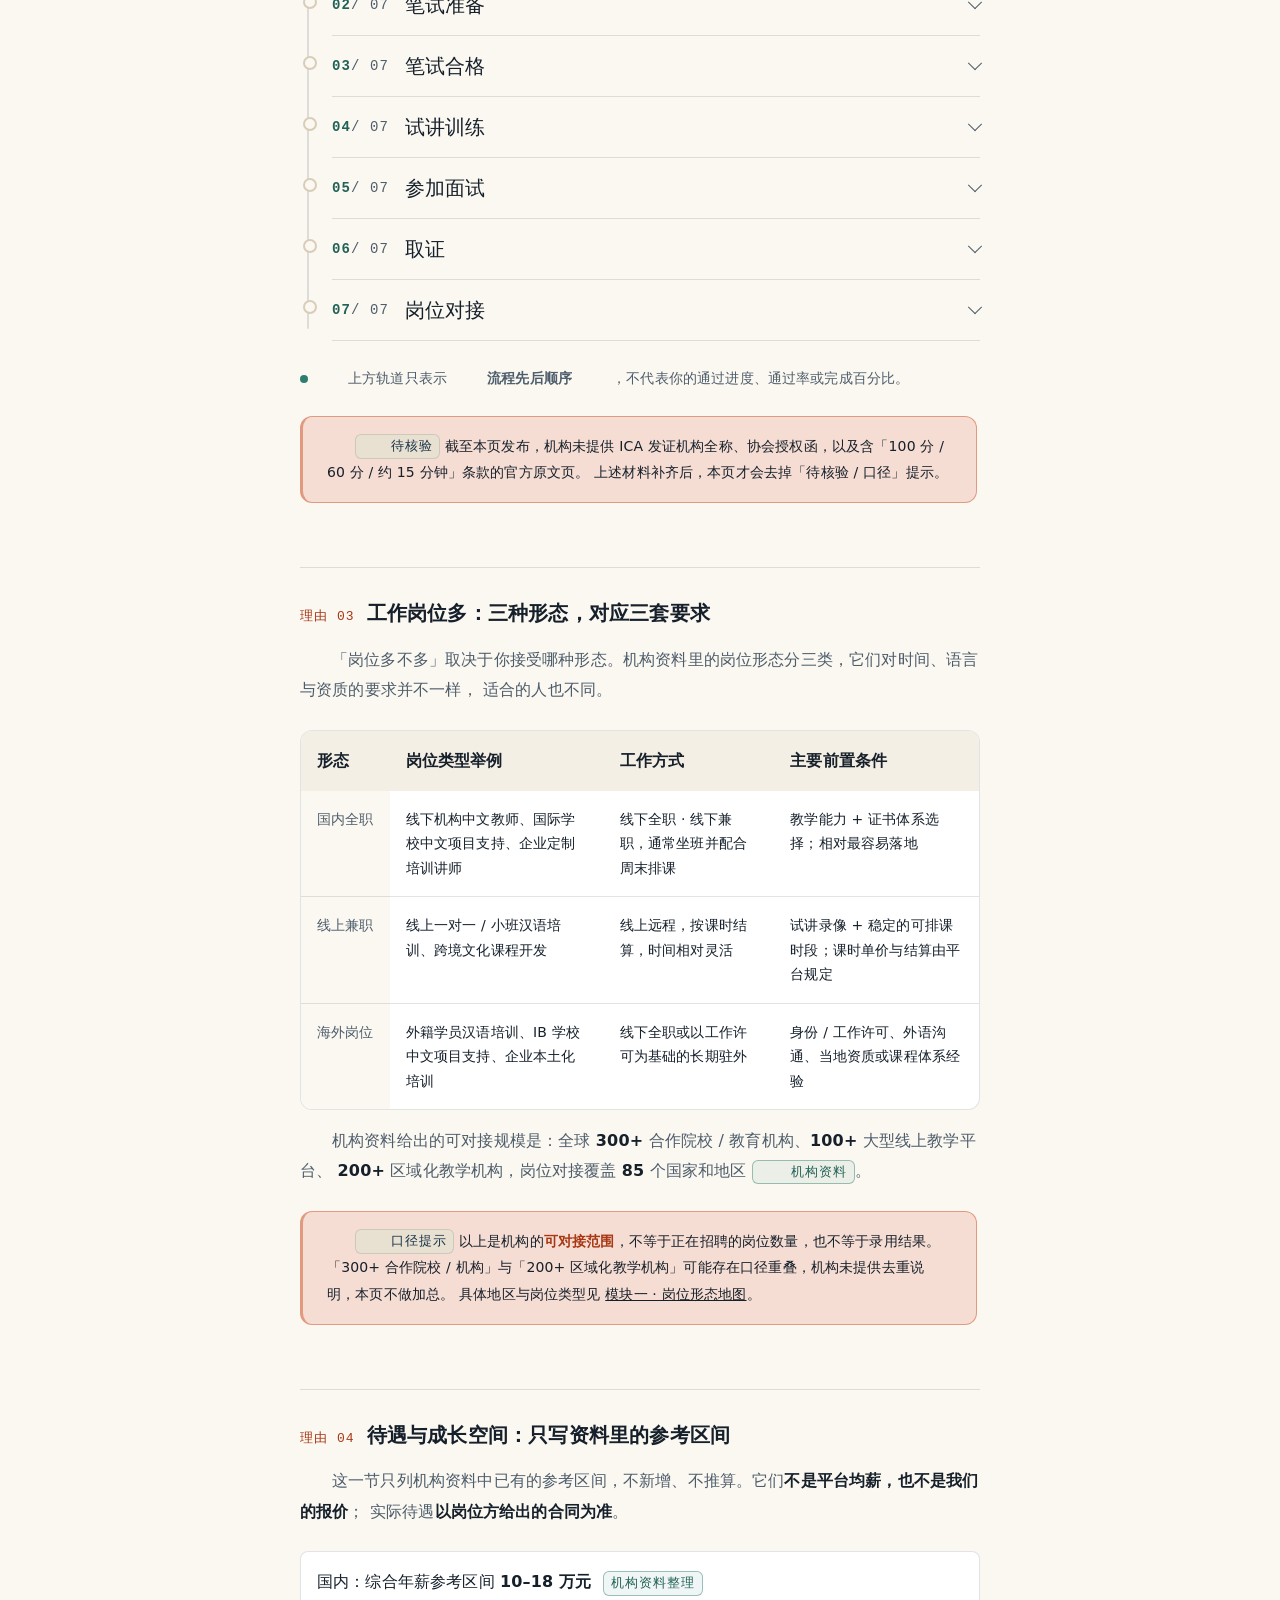
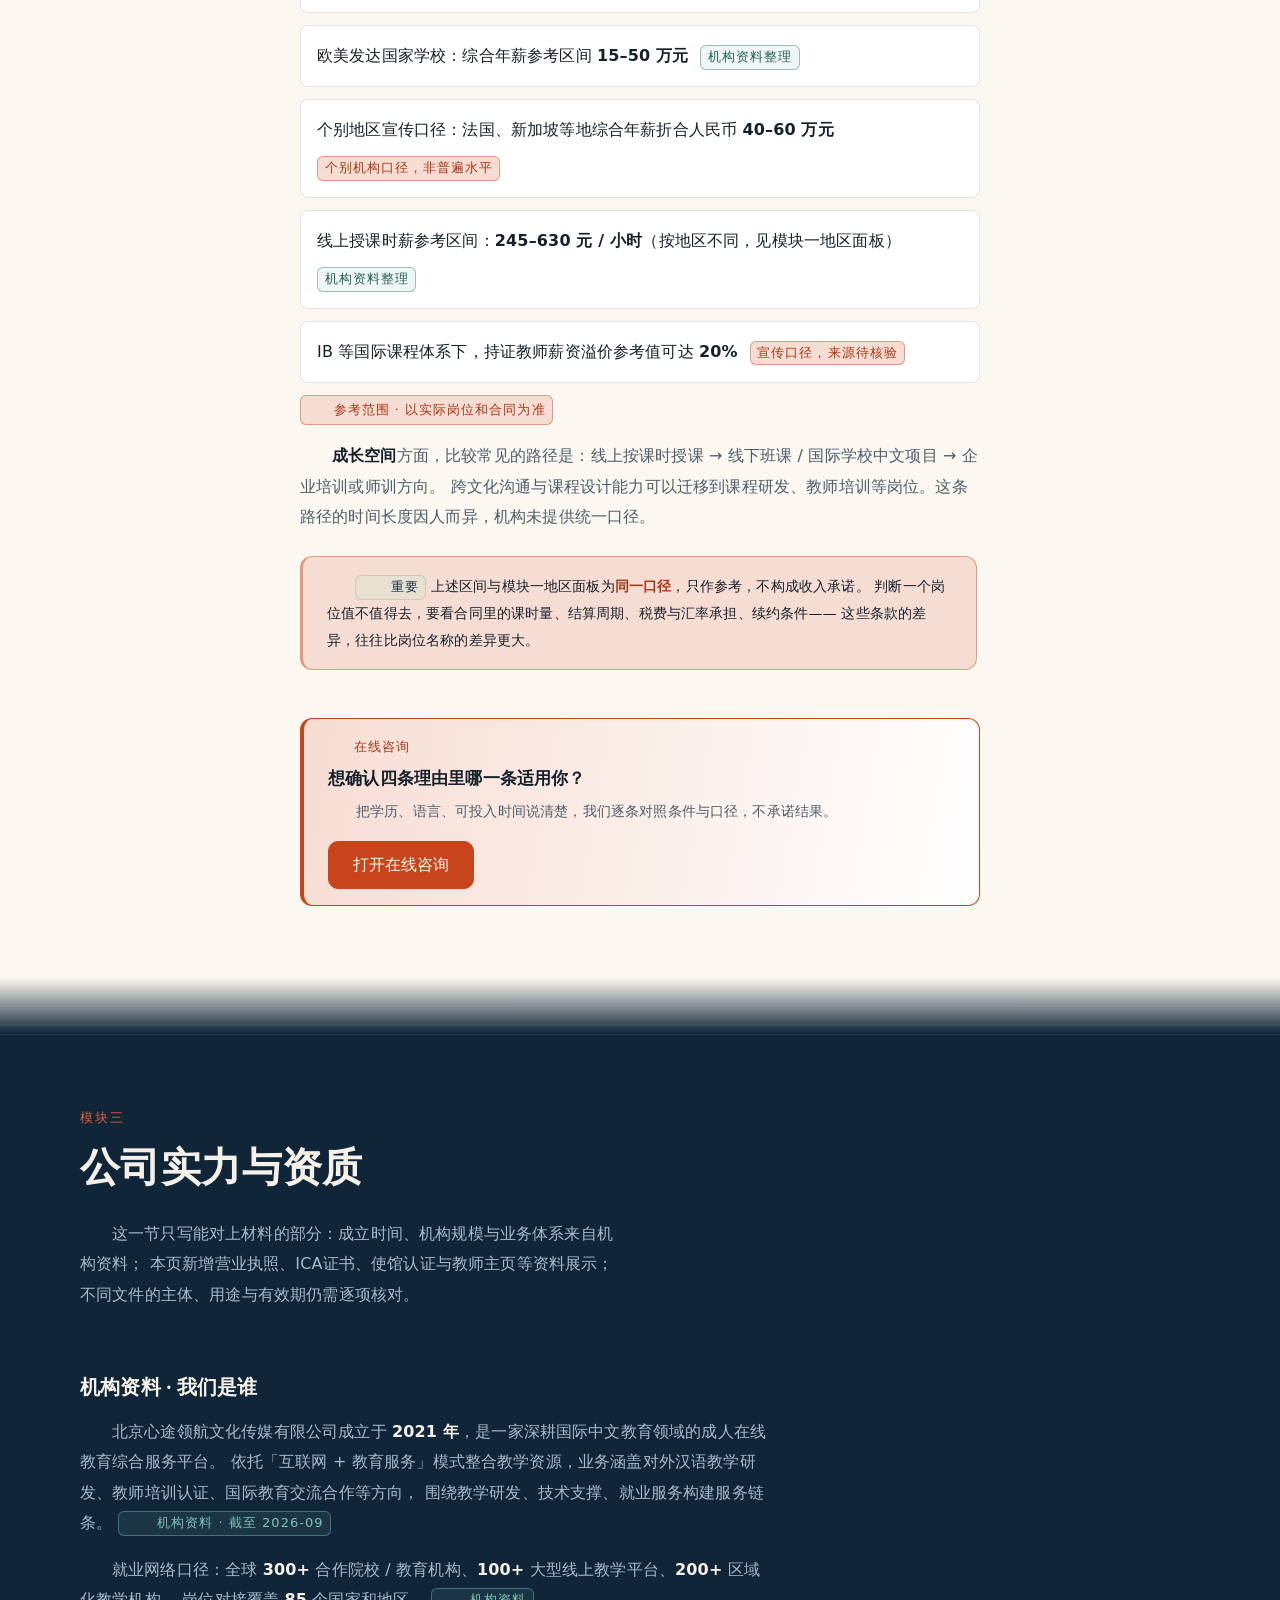
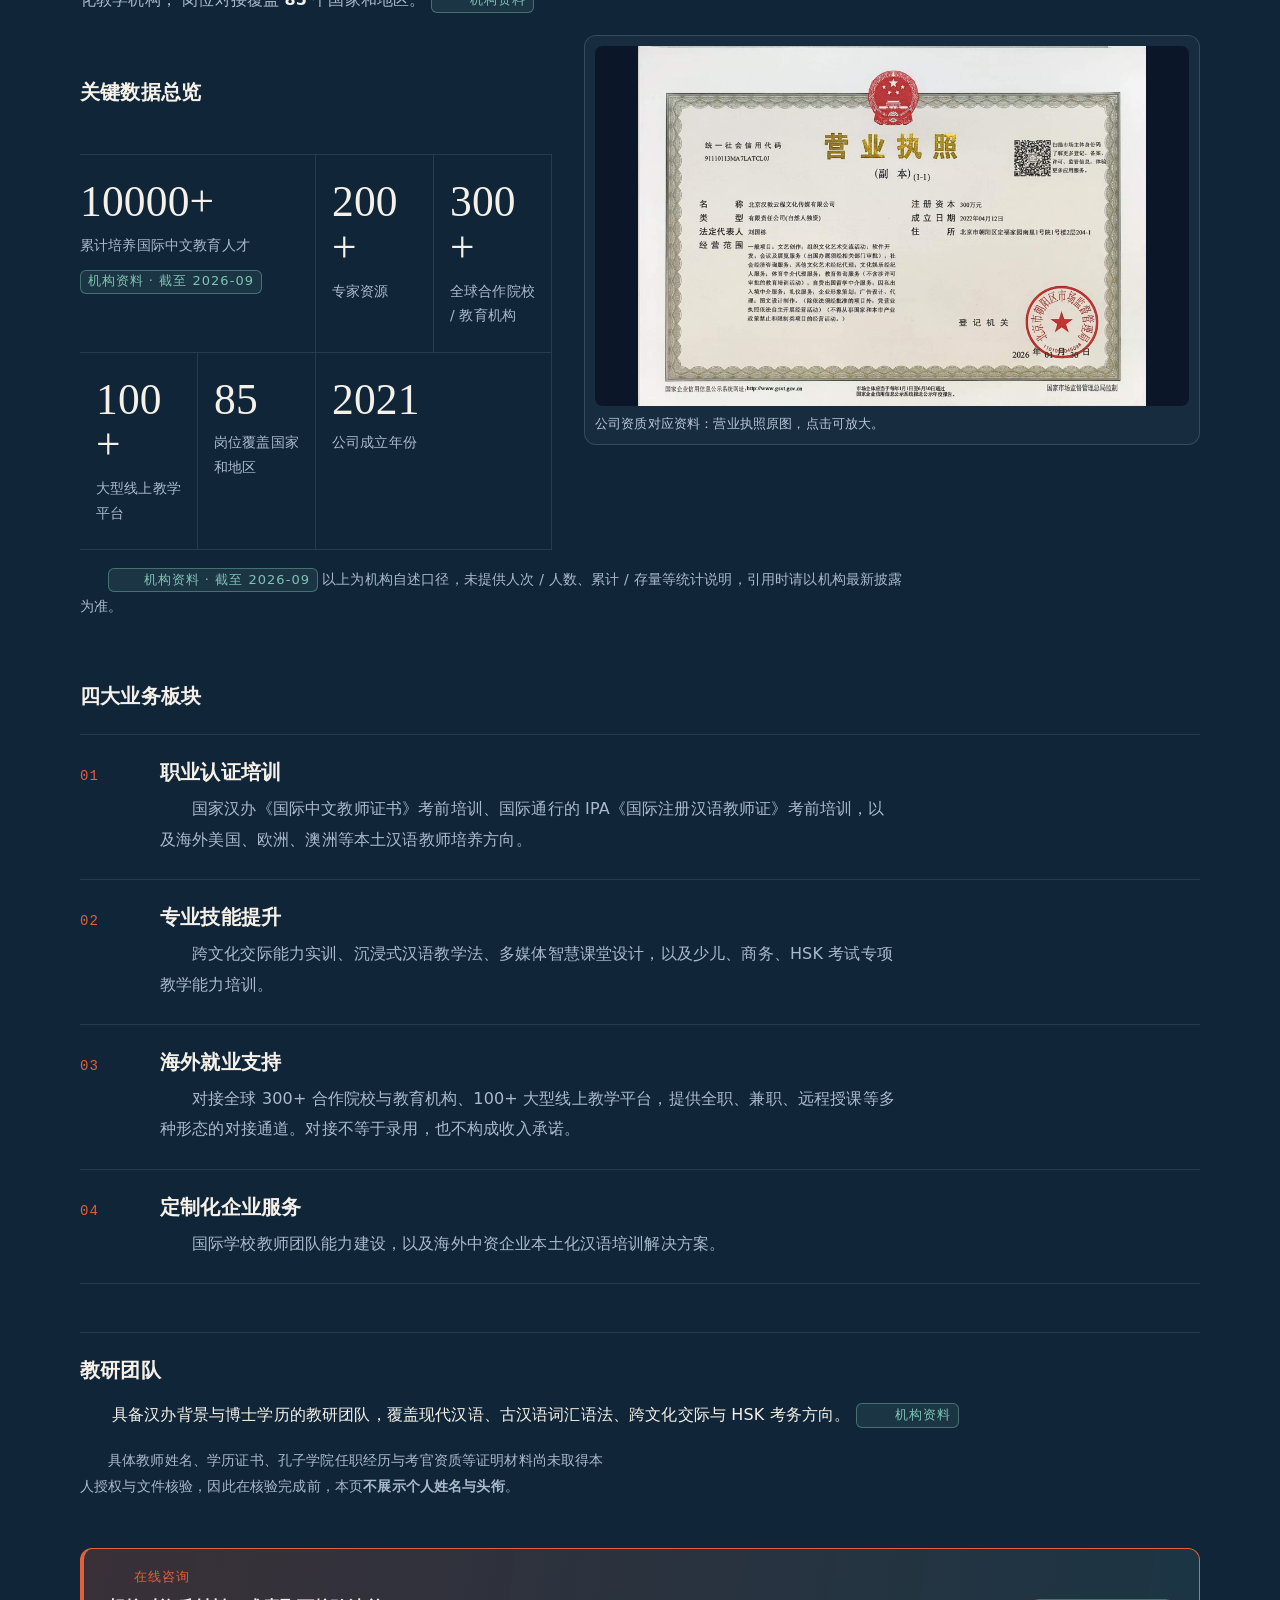
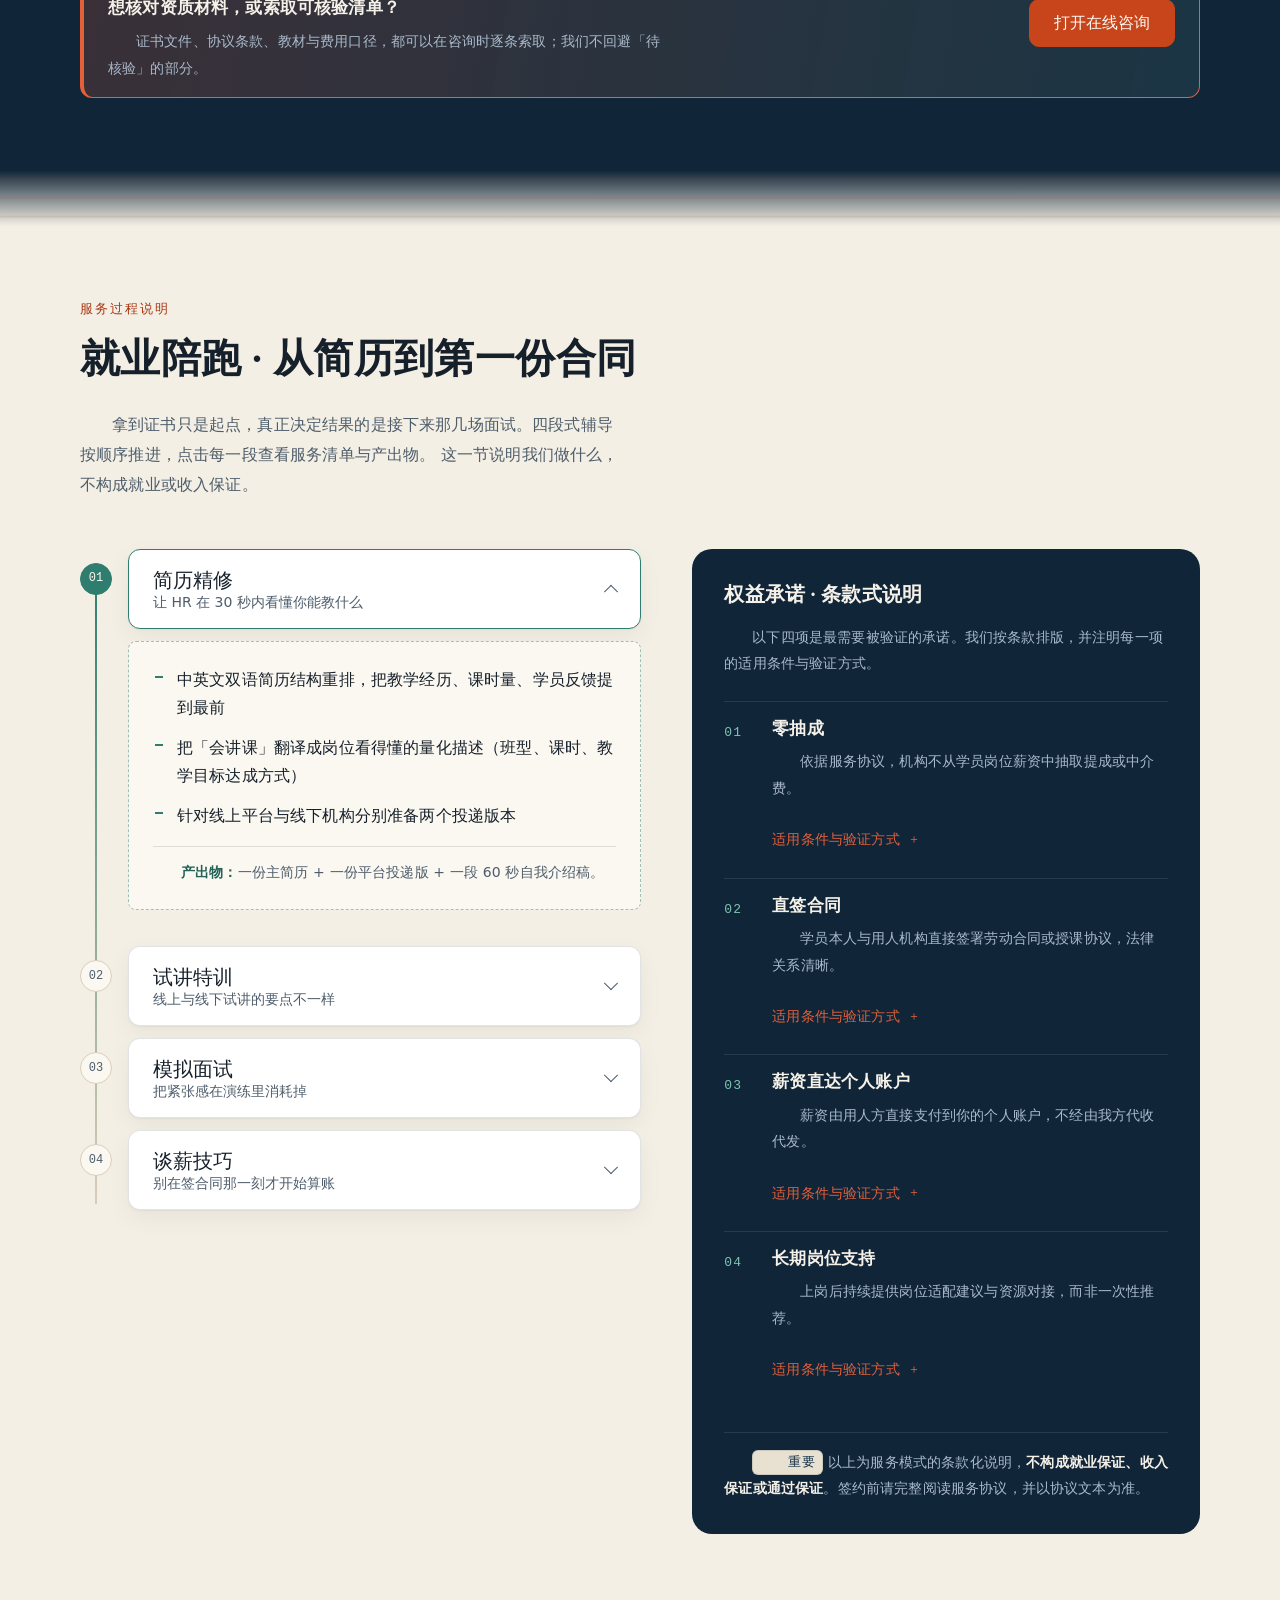
==== commit 92597eda: "Set two-line hero title and Chinese paragraph spacing" ====
--- a/hanjiao-yuncheng.html
+++ b/hanjiao-yuncheng.html
@@ -57,7 +57,7 @@
     <div class="container hero__inner">
       <div class="hero__copy">
         <p class="eyebrow">国际中文教师 · 认证培训与岗位对接</p>
-        <h1 class="hero__title" id="heroTitle">看清海外就业环境，<br>做优秀国际中文教师</h1>
+        <h1 class="hero__title" id="heroTitle"><span>看清海外就业环境，</span><span>做优秀国际中文教师</span></h1>
         <p class="hero__sub">
           见多了月入过万的程序员猝死新闻，才知道一份稳定、可持续的工作有多珍贵。<br>
           如果这份国际中文教师工作<strong>同样有清晰的收入路径，而且还能走向海外与远程授课</strong>呢？
--- a/styles.css
+++ b/styles.css
@@ -2162,3 +2162,7 @@
 .visual-rail--text .visual-card{min-height:92px;display:flex;align-items:center}
 @media (max-width:900px){.evidence-gallery{grid-template-columns:repeat(2,minmax(0,1fr))}.case-media{grid-template-columns:1fr}}
 @media (max-width:700px){.topic-proof,.topic-video{float:none;width:100%;margin:18px 0}.topic-proof img{height:260px}}
+.hero__title span{display:block;white-space:nowrap}
+.hero__title{font-size:clamp(3rem,4.2vw,4.3rem);line-height:1.16;letter-spacing:-.025em}
+main p:not(.eyebrow):not(.case-media__label):not(.topic-video__label):not(.viz-caption){text-indent:2em;line-height:1.9}
+.hero__sub{text-indent:2em;line-height:1.9}
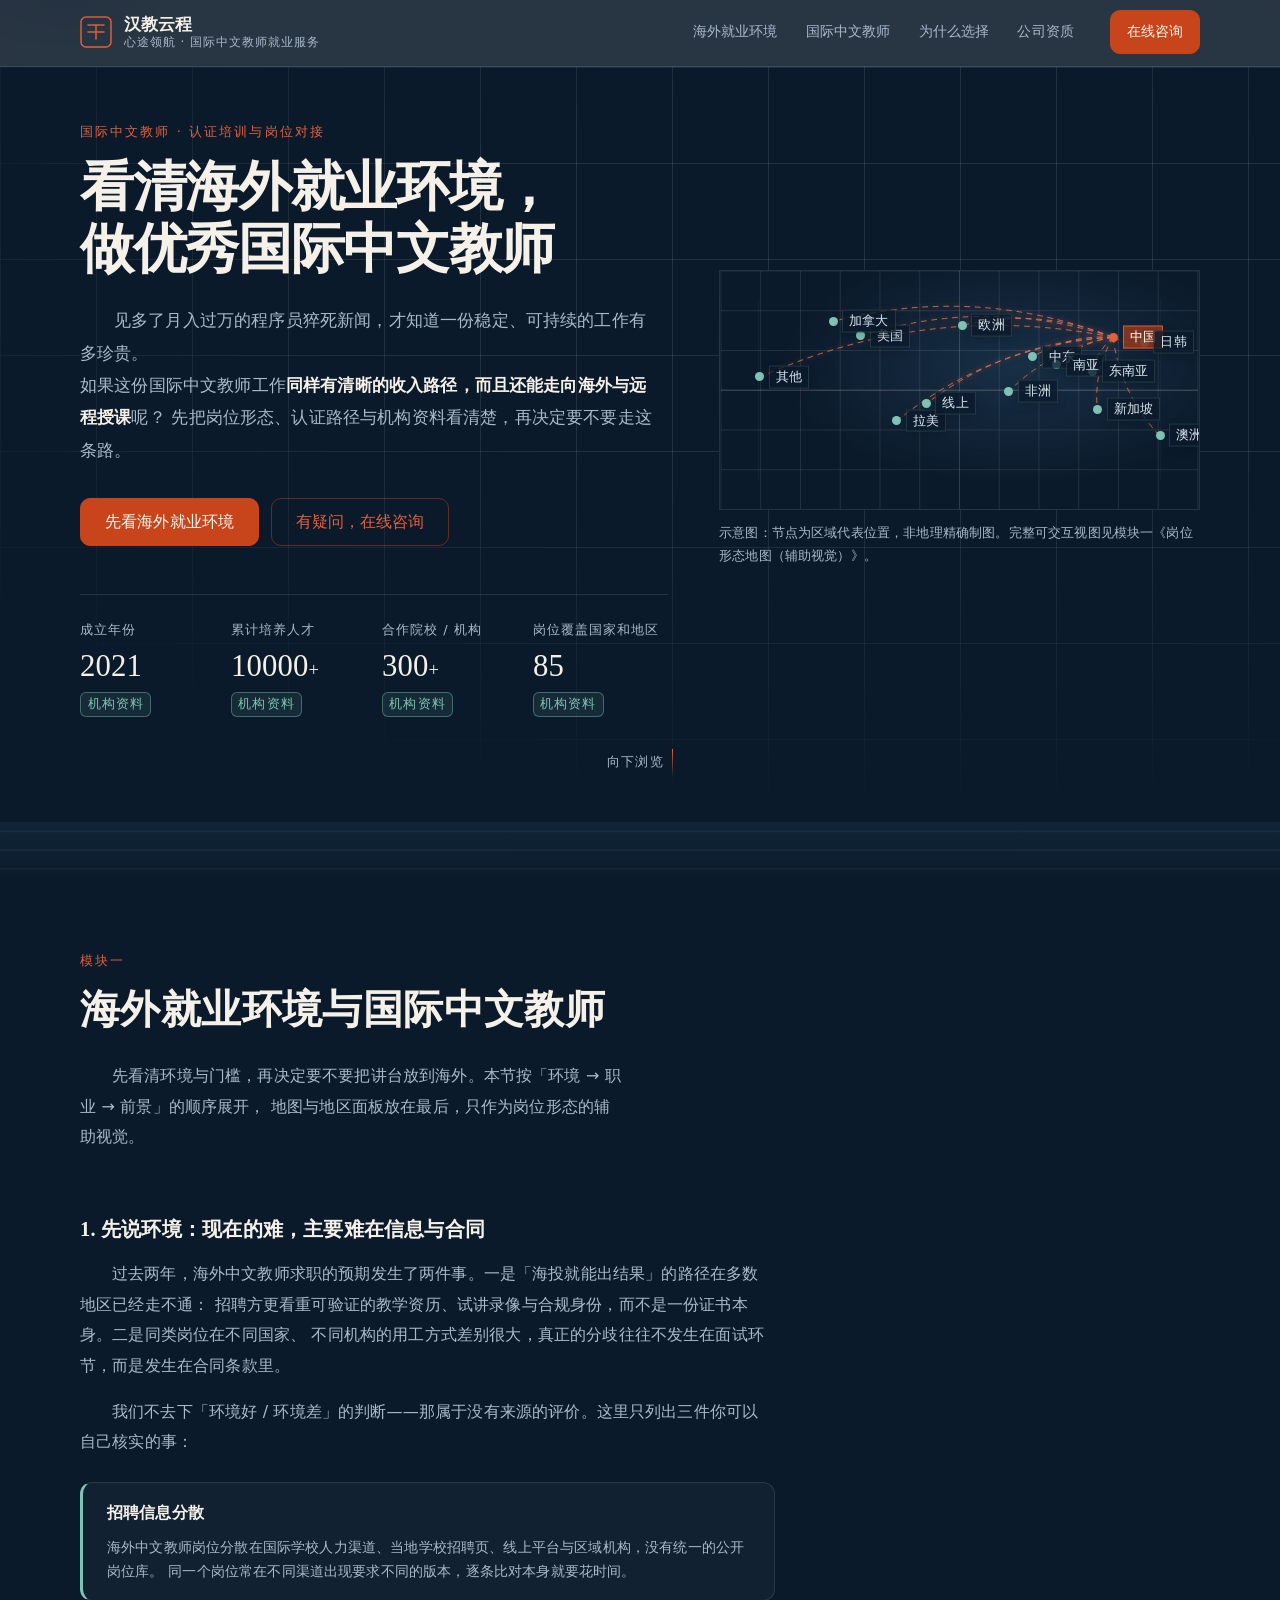
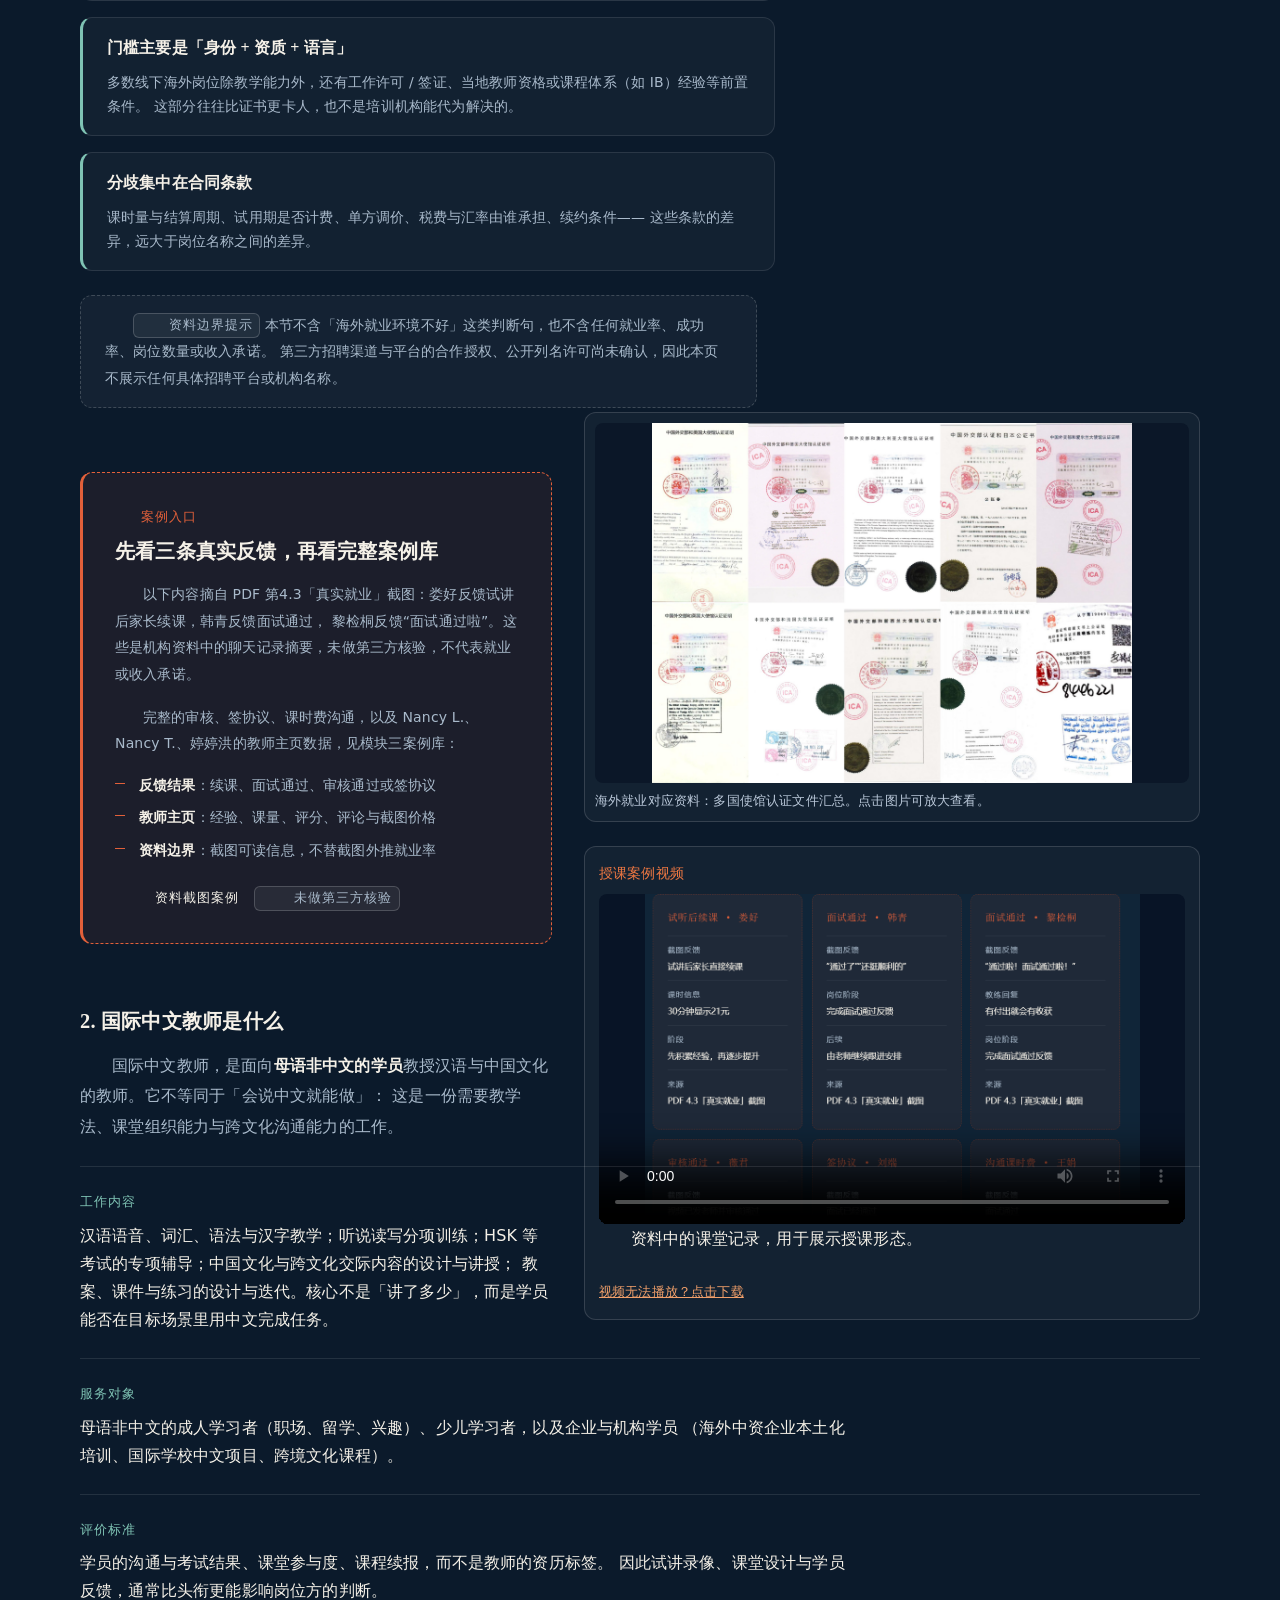
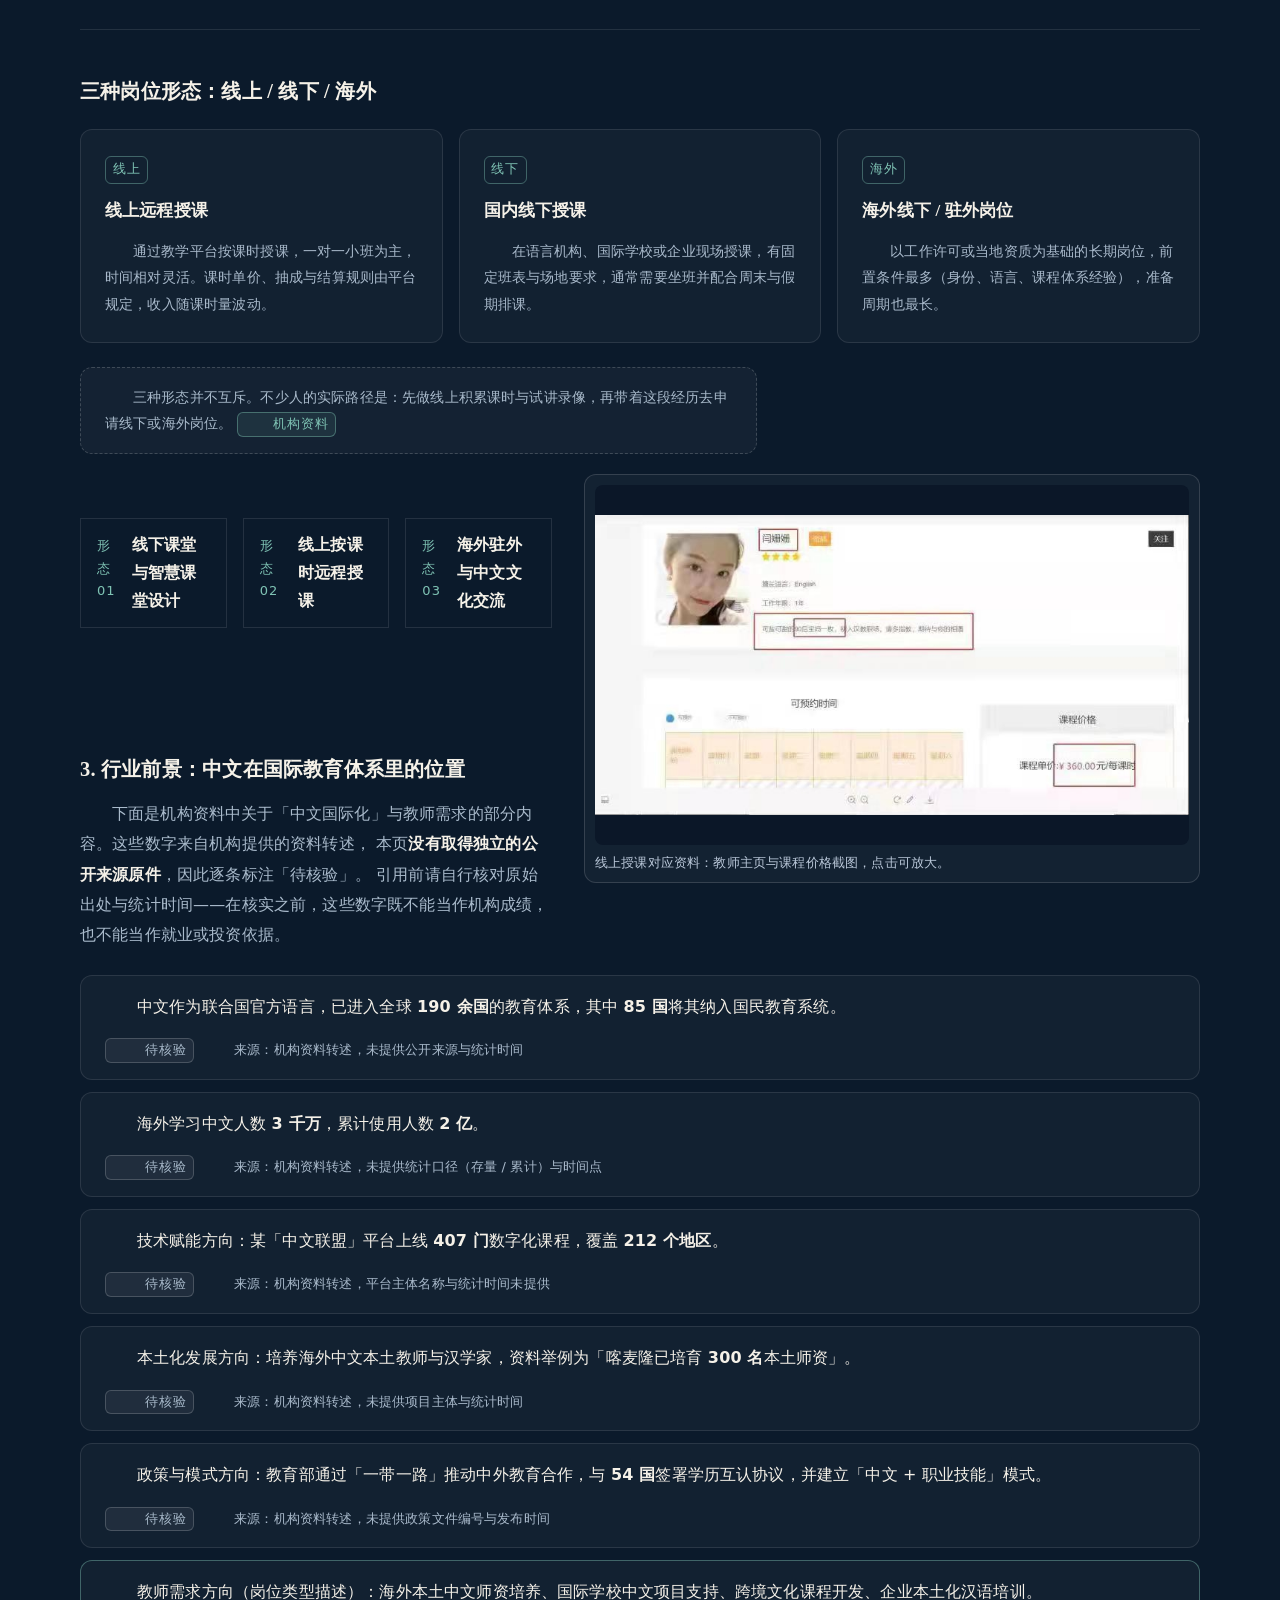
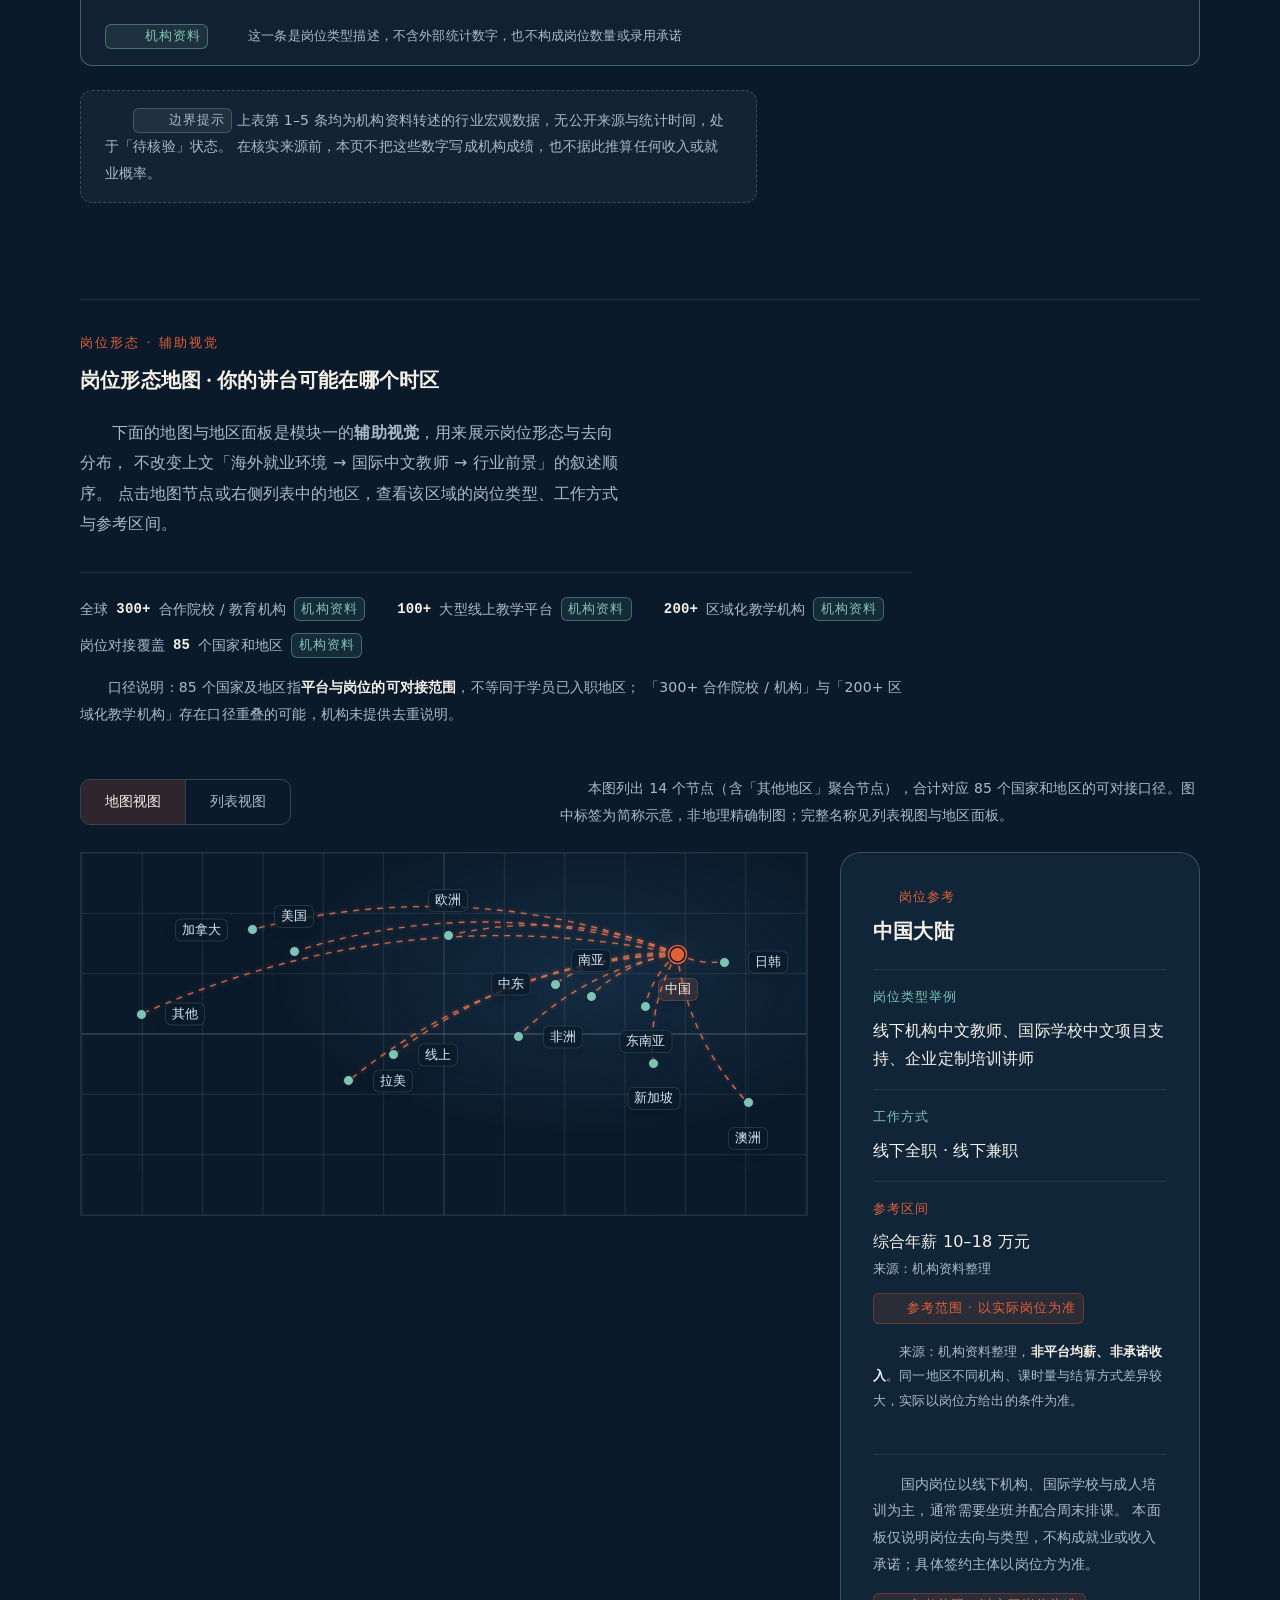
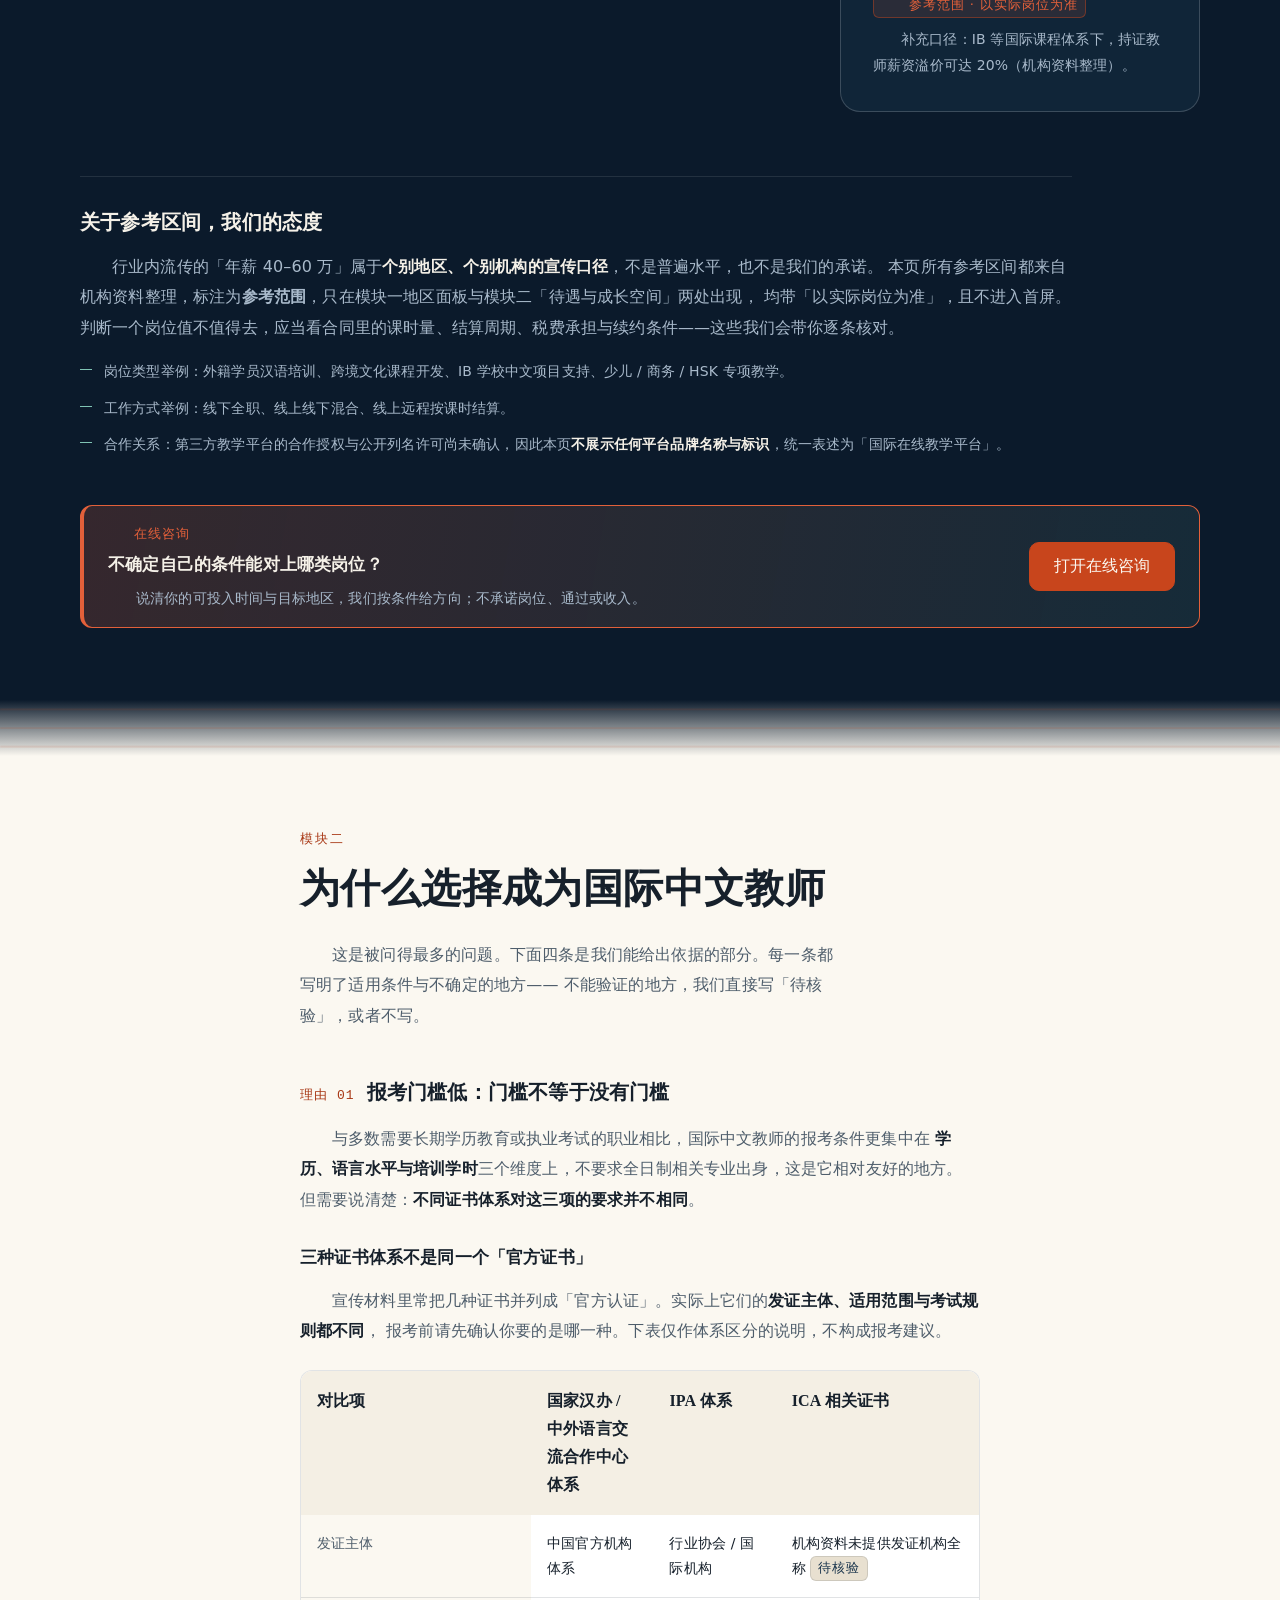
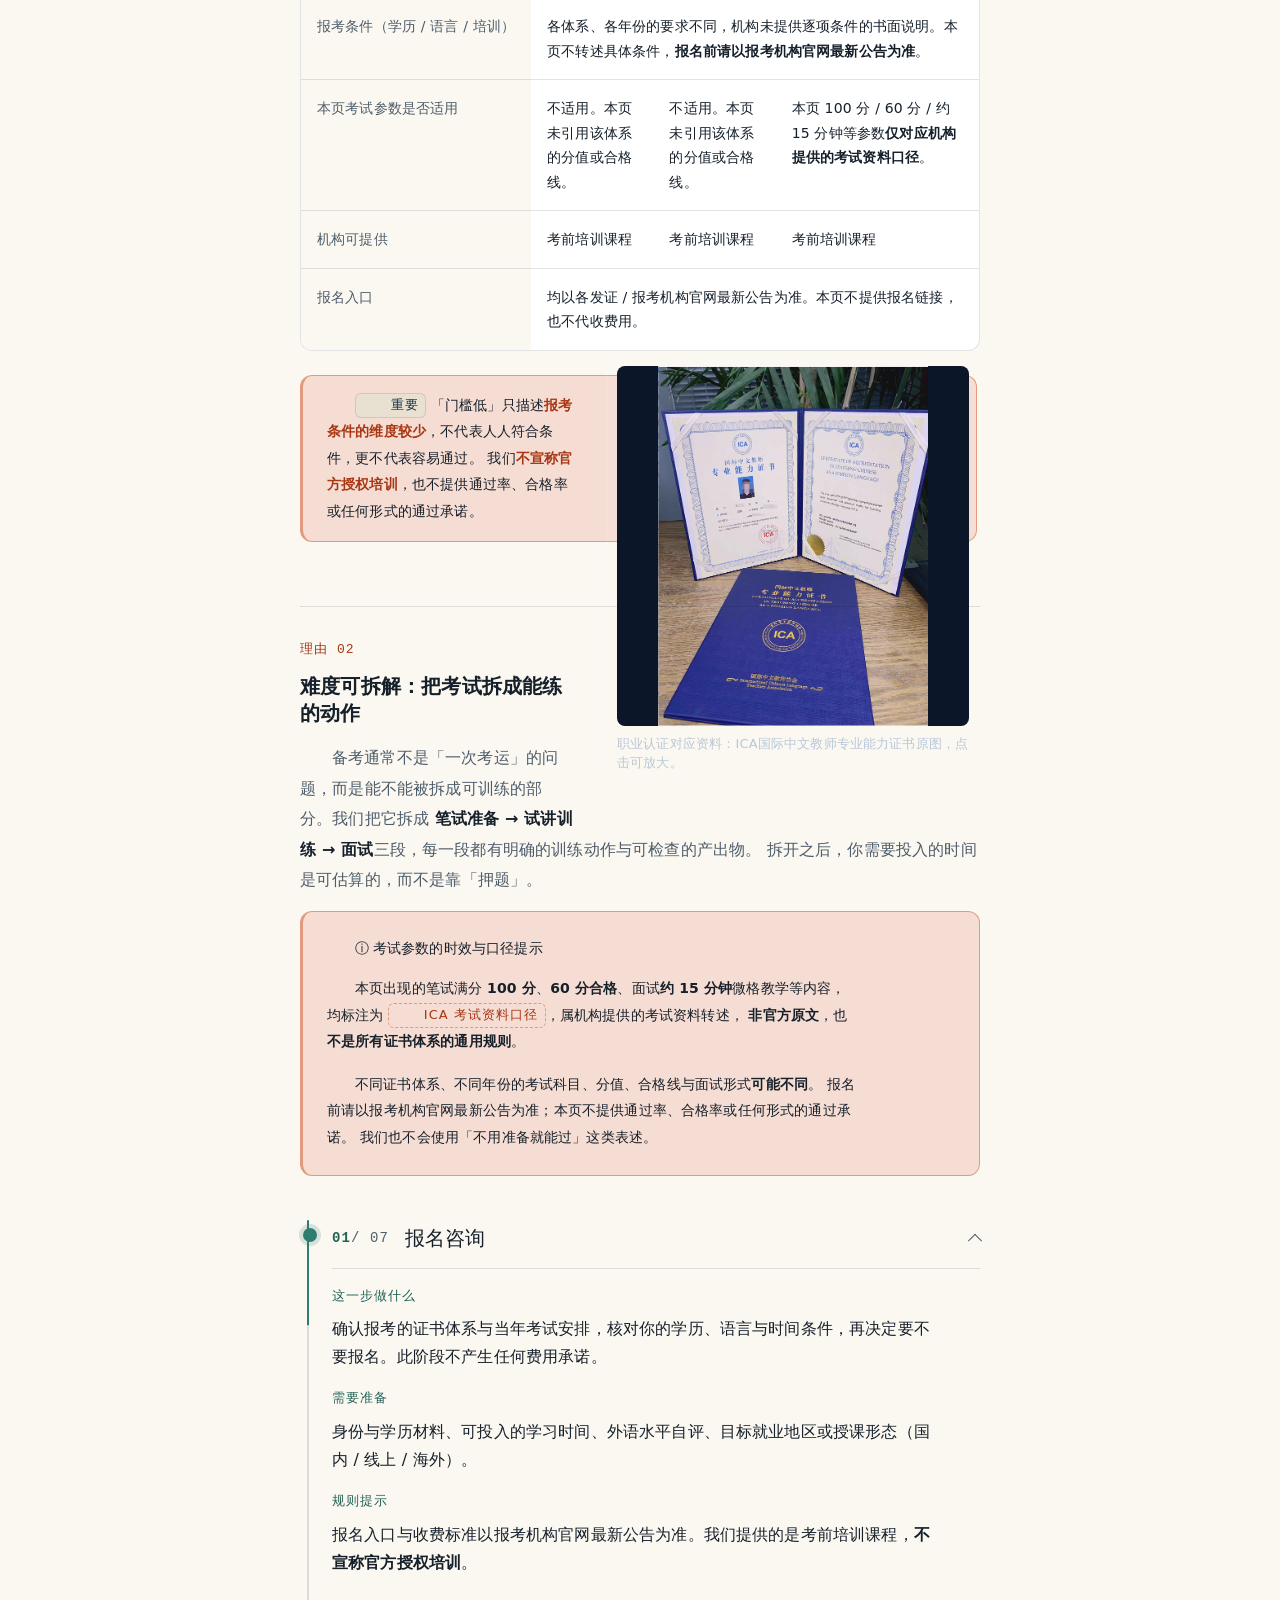
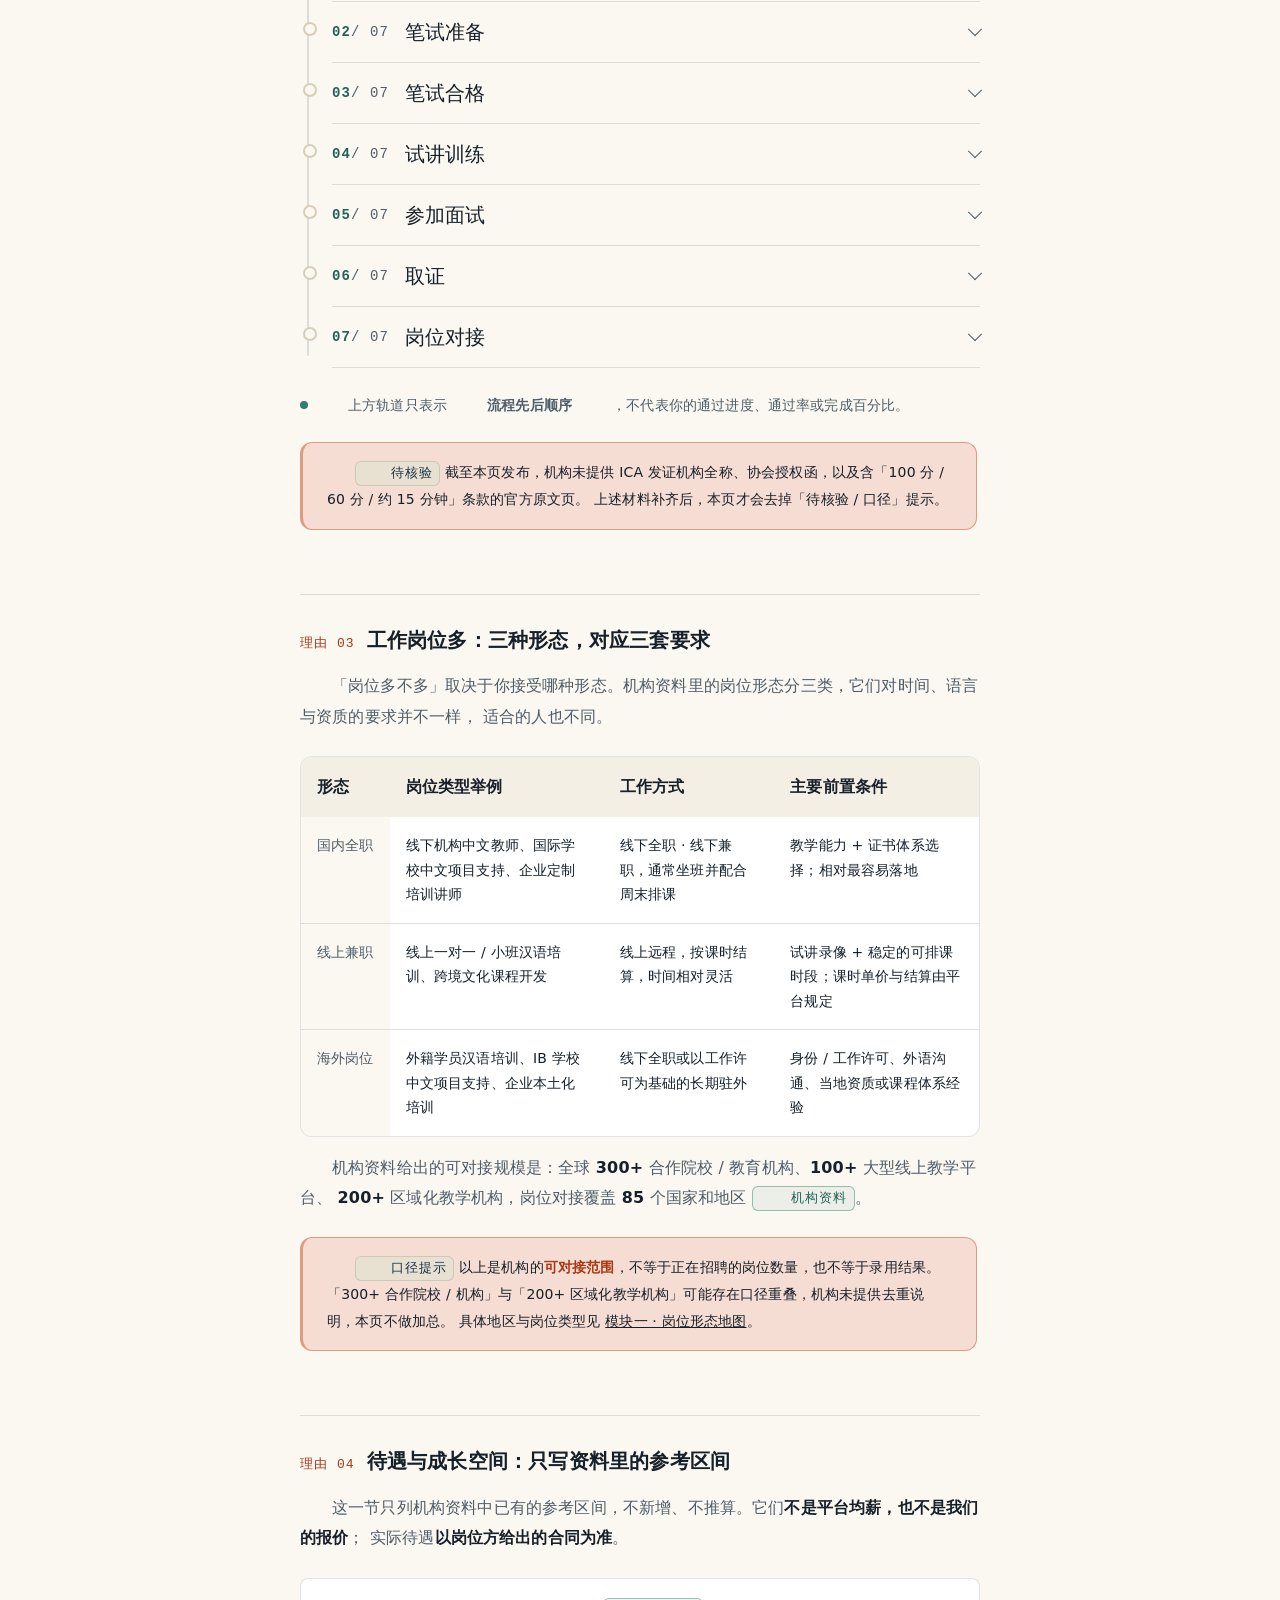
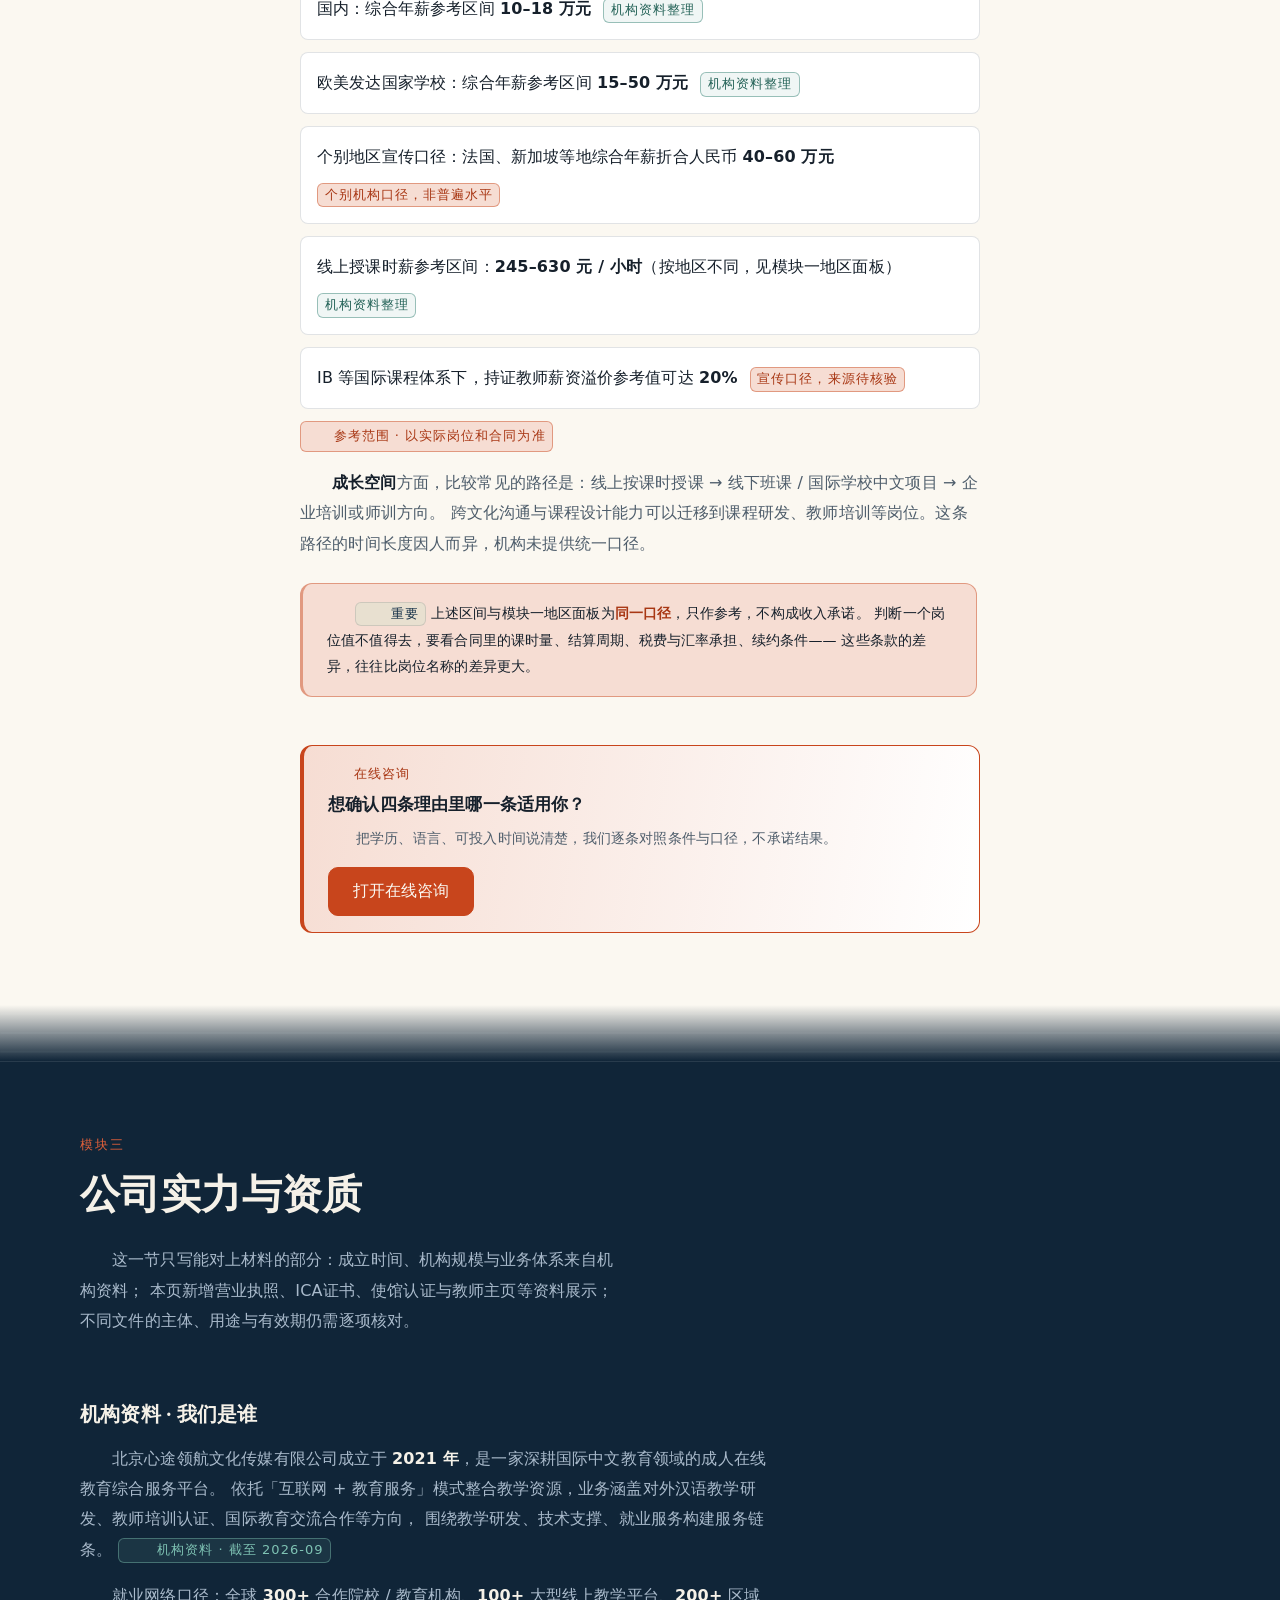
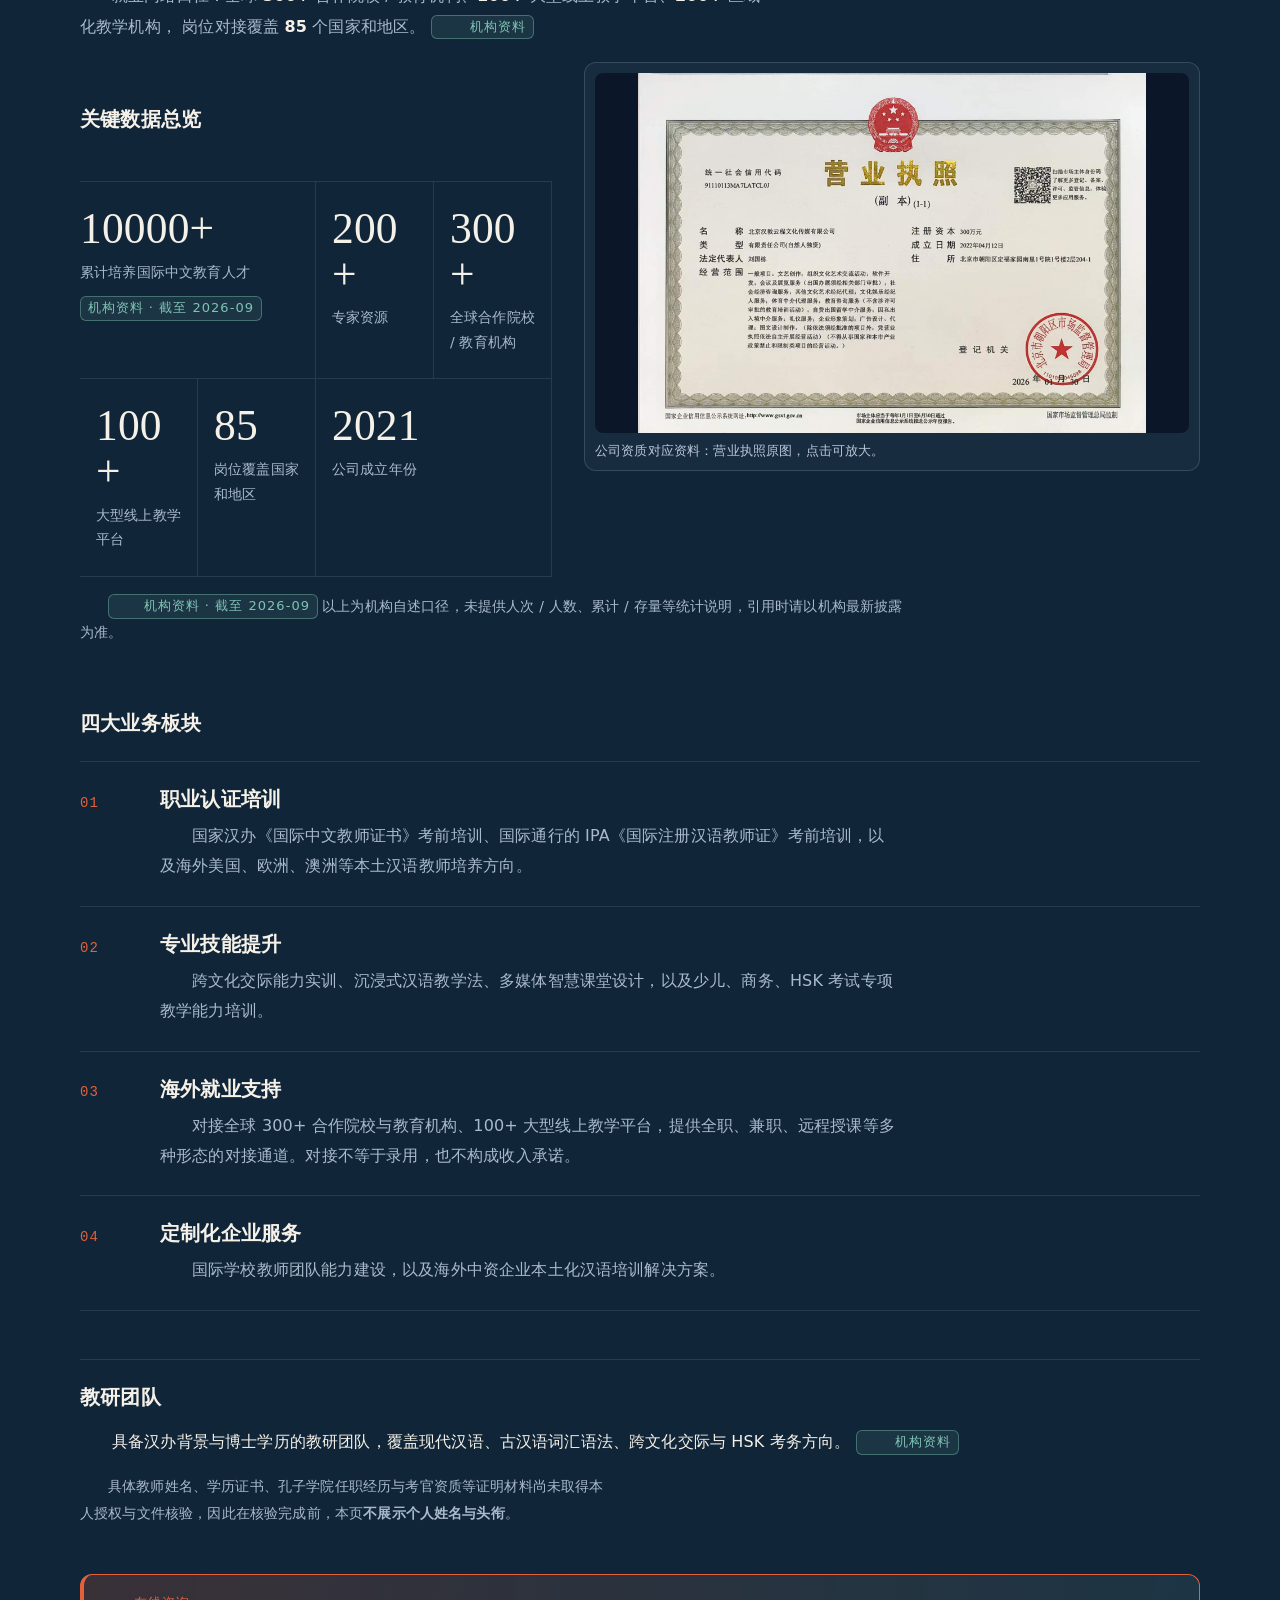
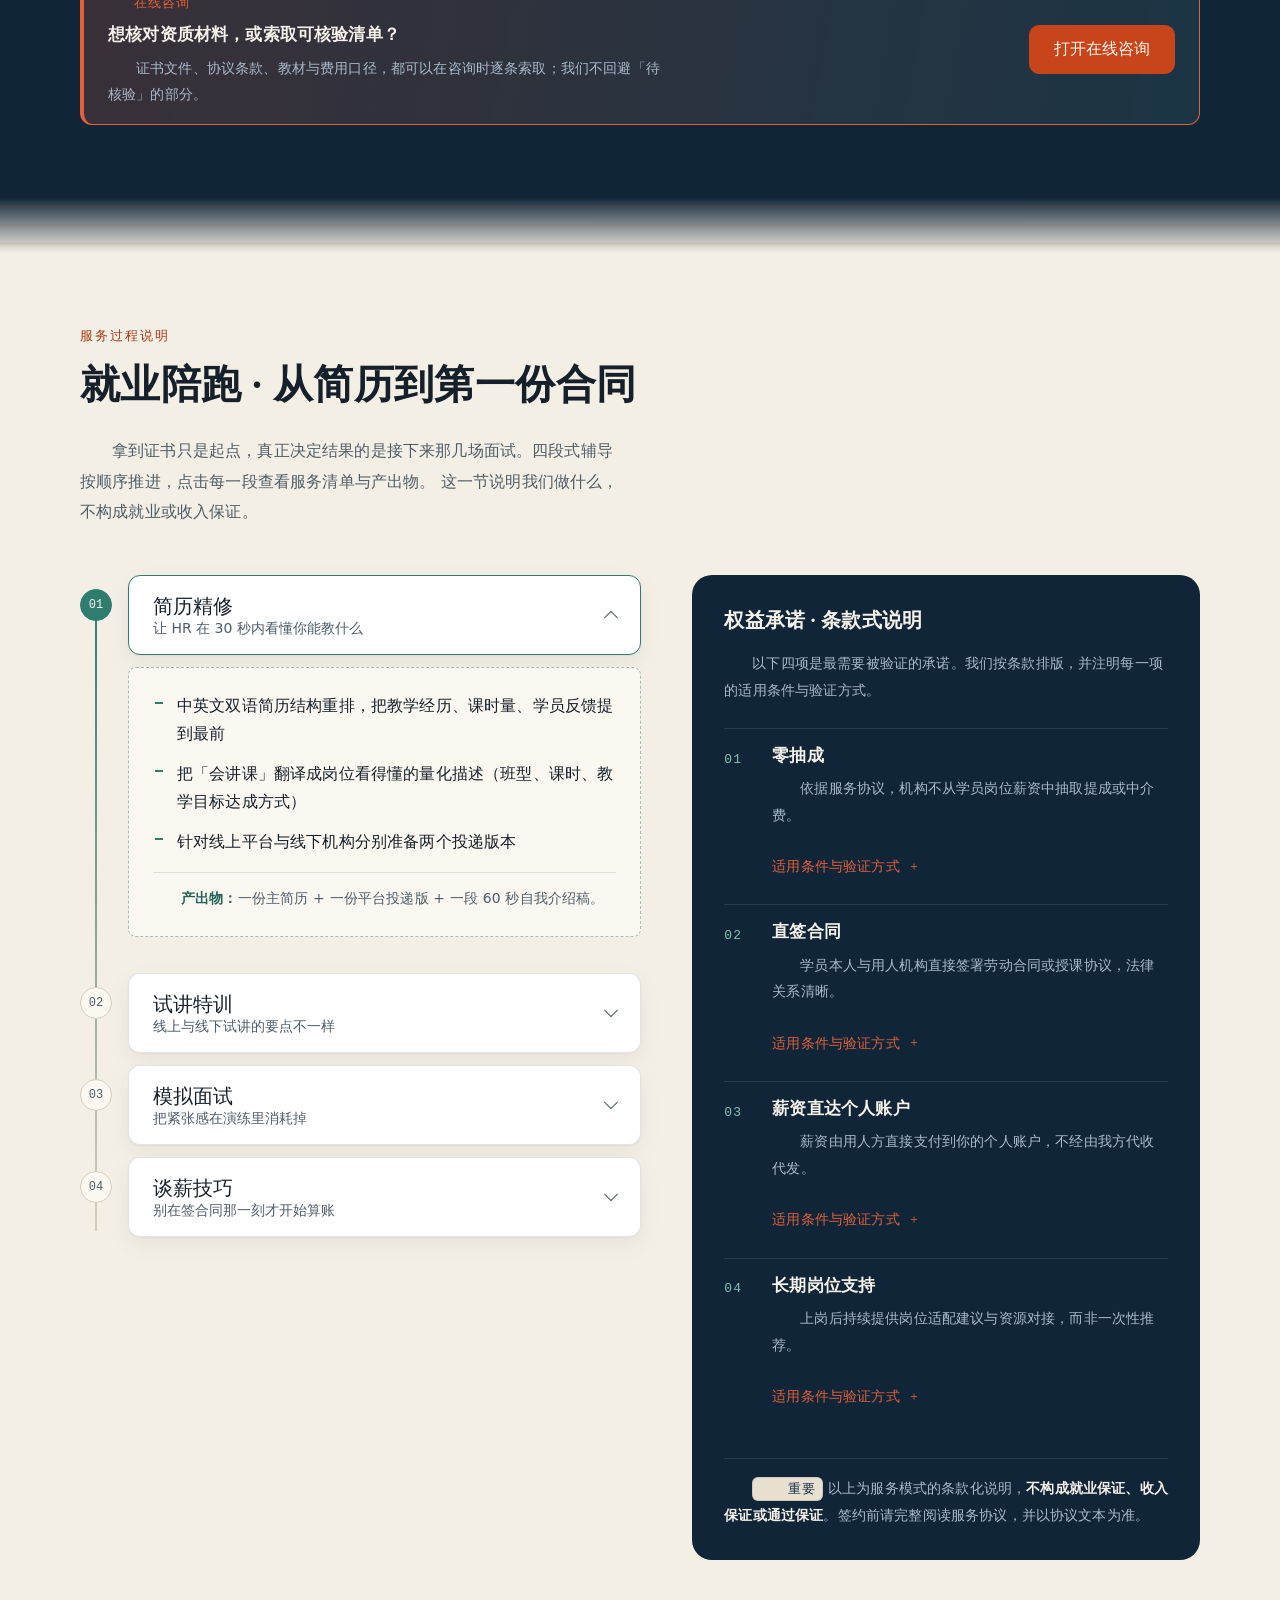
==== commit 35efe000: "Contain floated media and add video download fallback" ====
--- a/hanjiao-yuncheng.html
+++ b/hanjiao-yuncheng.html
@@ -159,7 +159,7 @@
       </div>
 
       <div class="topic-proof"><figure><a href="assets/资料/使馆认证.jpg" target="_blank" rel="noopener"><img src="assets/资料/使馆认证.jpg" alt="多国使馆认证文件，点击放大" loading="lazy"></a><figcaption>海外就业对应资料：多国使馆认证文件汇总。点击图片可放大查看。</figcaption></figure></div>
-      <div class="topic-video"><p class="topic-video__label">授课案例视频</p><video controls playsinline preload="metadata"><source src="assets/资料/授课案例.mp4" type="video/mp4">当前浏览器不支持视频播放，请下载后观看。</video><p>资料中的课堂记录，用于展示授课形态。若浏览器拦截播放，可 <a href="assets/资料/授课案例.mp4" download>下载视频</a> 后播放。</p></div>
+      <div class="topic-video"><p class="topic-video__label">授课案例视频</p><video controls playsinline preload="metadata" poster="assets/资料/就业反馈.png"><source src="assets/资料/授课案例.mp4" type="video/mp4">当前浏览器不支持视频播放，请下载后观看。</video><p>资料中的课堂记录，用于展示授课形态。</p><a class="video-download" href="assets/资料/授课案例.mp4" download>视频无法播放？点击下载</a></div>
 
       <!-- 1.2 资料截图案例入口 -->
       <div class="case-entry" id="caseEntry" role="note" aria-labelledby="caseEntryTitle">
--- a/styles.css
+++ b/styles.css
@@ -2147,6 +2147,7 @@
 .topic-video{float:right;clear:right;width:min(55%,620px);margin:0 0 24px 32px;padding:14px;border:1px solid rgba(255,255,255,.14);border-radius:12px;background:rgba(255,255,255,.035)}
 .topic-video video{display:block;width:100%;max-height:330px;background:#081426;border-radius:8px}
 .topic-video__label{color:#f07842;margin:0 0 9px;font-size:14px}.topic-video p:last-child{font-size:13px;color:#b9c7d8;margin:9px 0 0}
+.video-download{display:inline-block;margin-top:10px;color:#f2a06a;font-size:13px;text-decoration:underline}
 .topic-proof figcaption{font-size:13px;line-height:1.5;color:#b9c7d8;margin-top:8px}
 .evidence-gallery{display:none}
 .evidence-gallery figure{margin:0;background:rgba(255,255,255,.04);border:1px solid rgba(255,255,255,.14);padding:10px;border-radius:14px}
@@ -2166,3 +2167,5 @@
 .hero__title{font-size:clamp(3rem,4.2vw,4.3rem);line-height:1.16;letter-spacing:-.025em}
 main p:not(.eyebrow):not(.case-media__label):not(.topic-video__label):not(.viz-caption){text-indent:2em;line-height:1.9}
 .hero__sub{text-indent:2em;line-height:1.9}
+.case-entry{display:flow-root;overflow:visible}
+.case-entry .topic-proof,.case-entry .topic-video{position:relative;z-index:1}
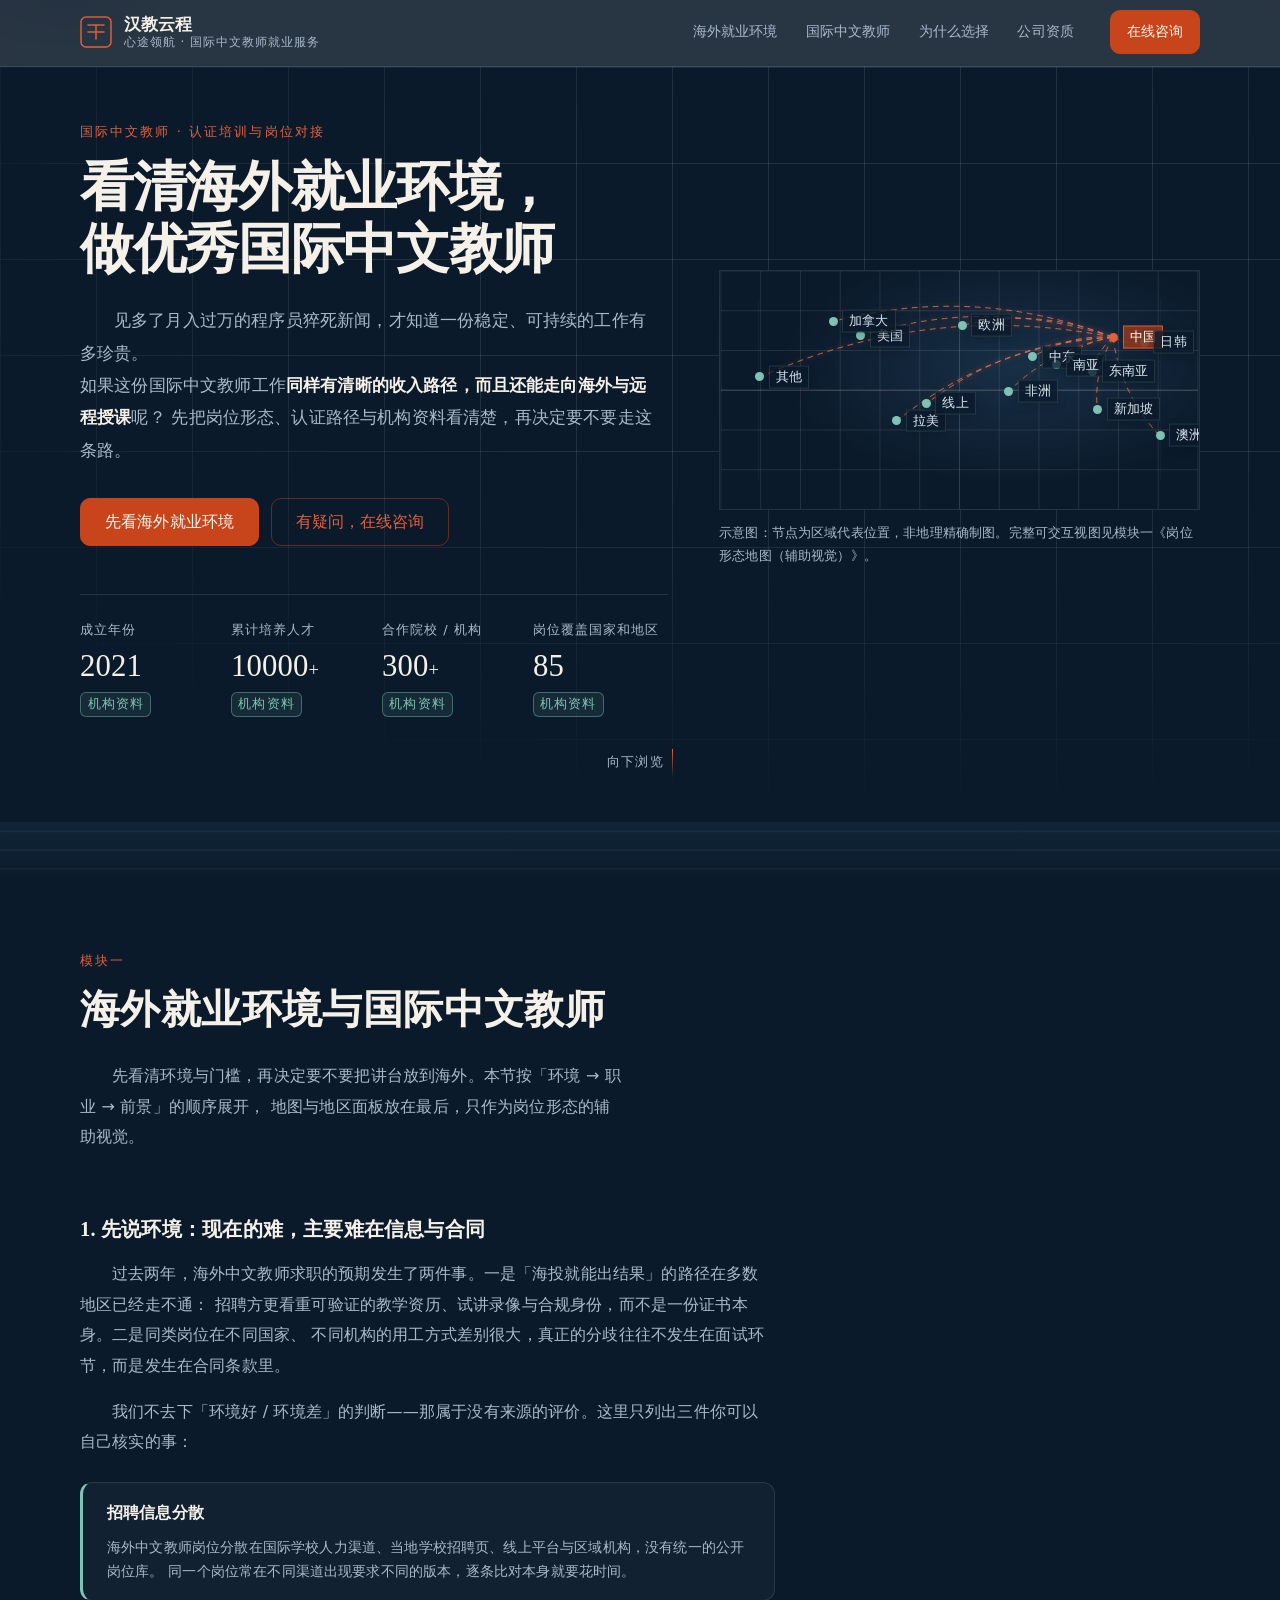
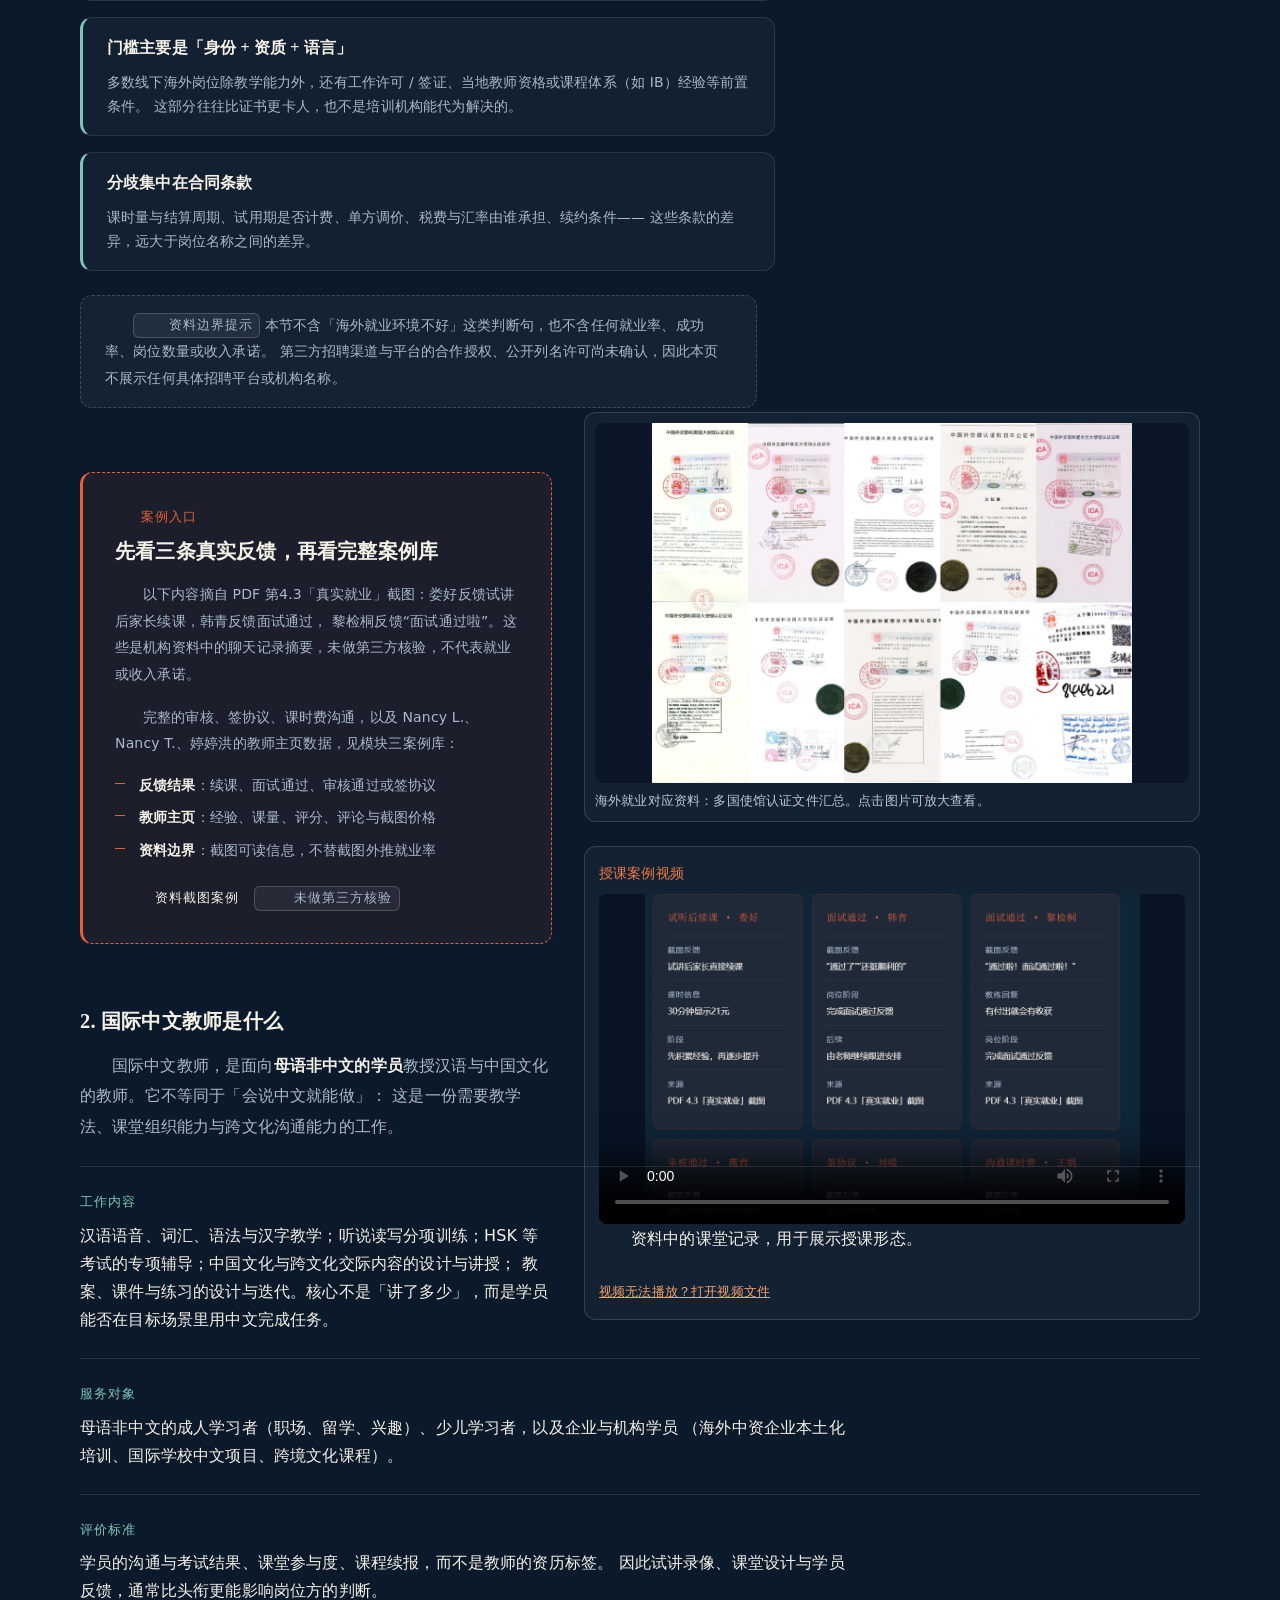
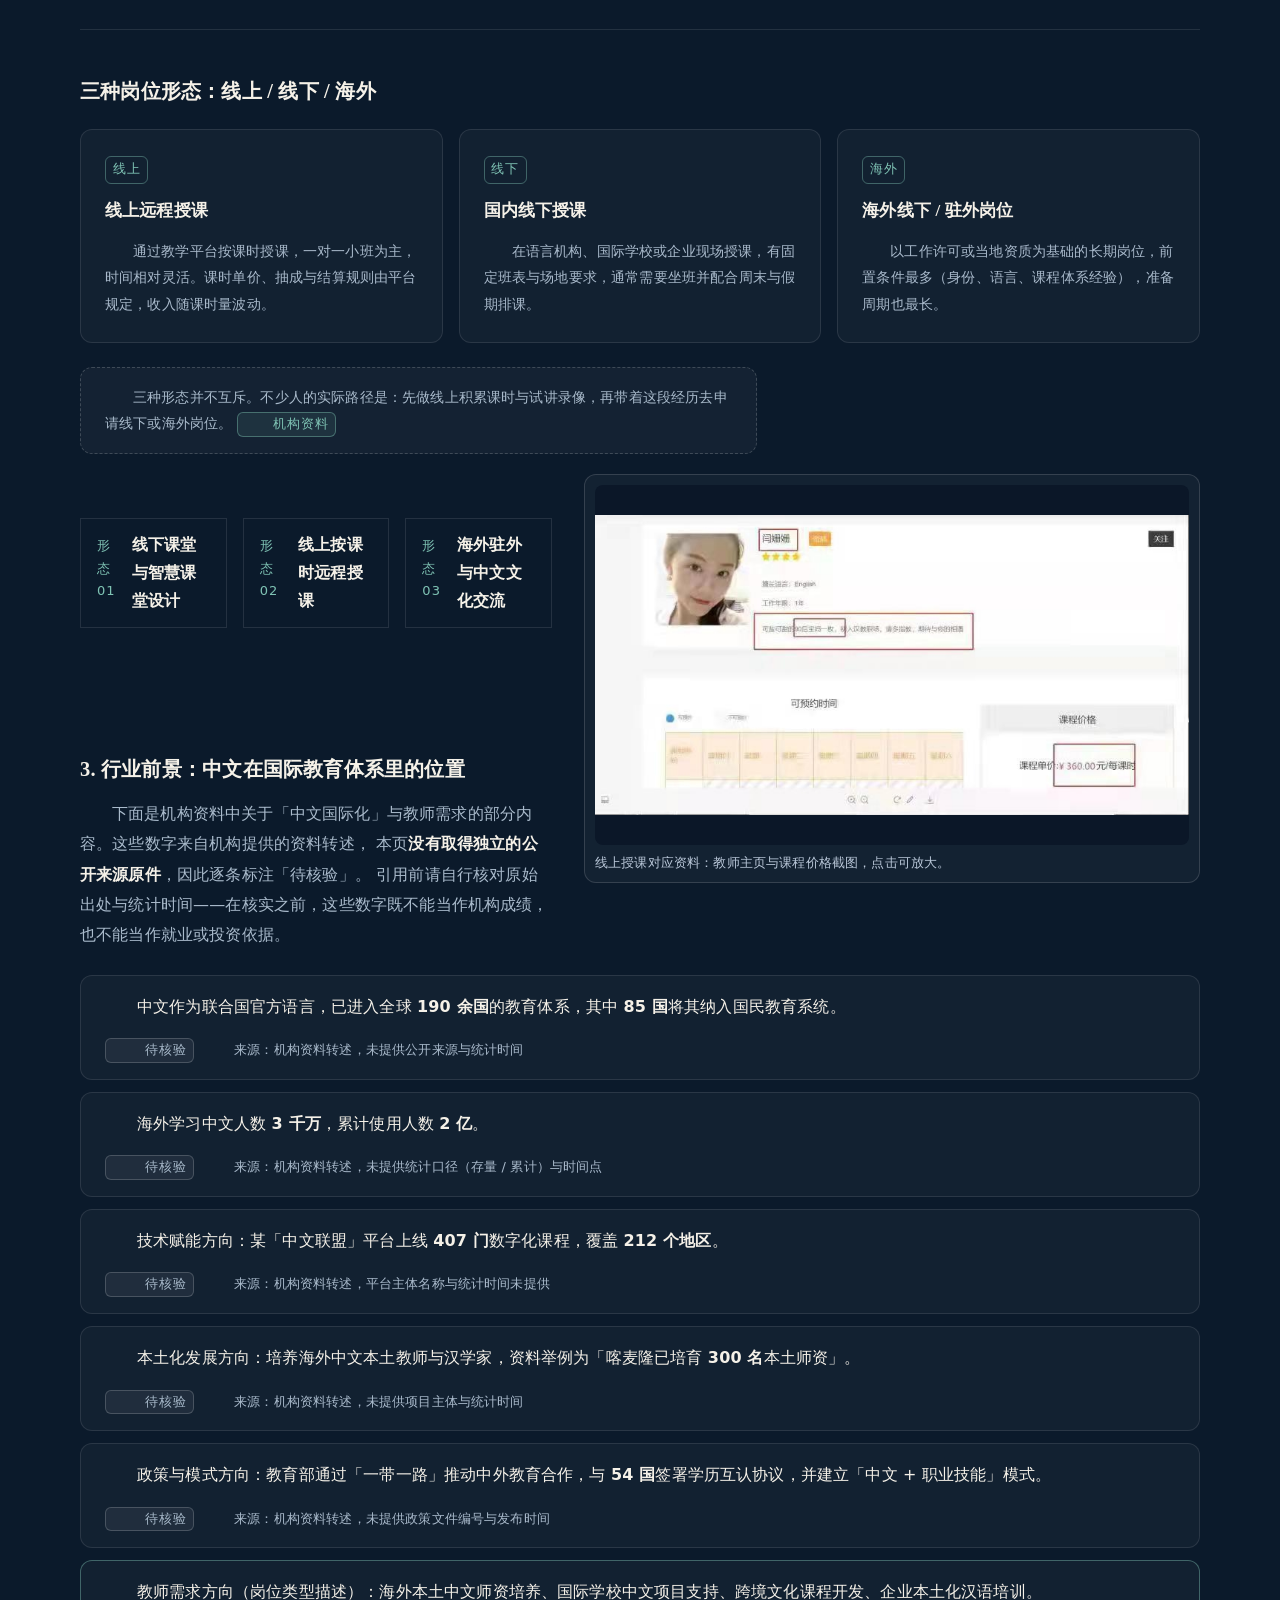
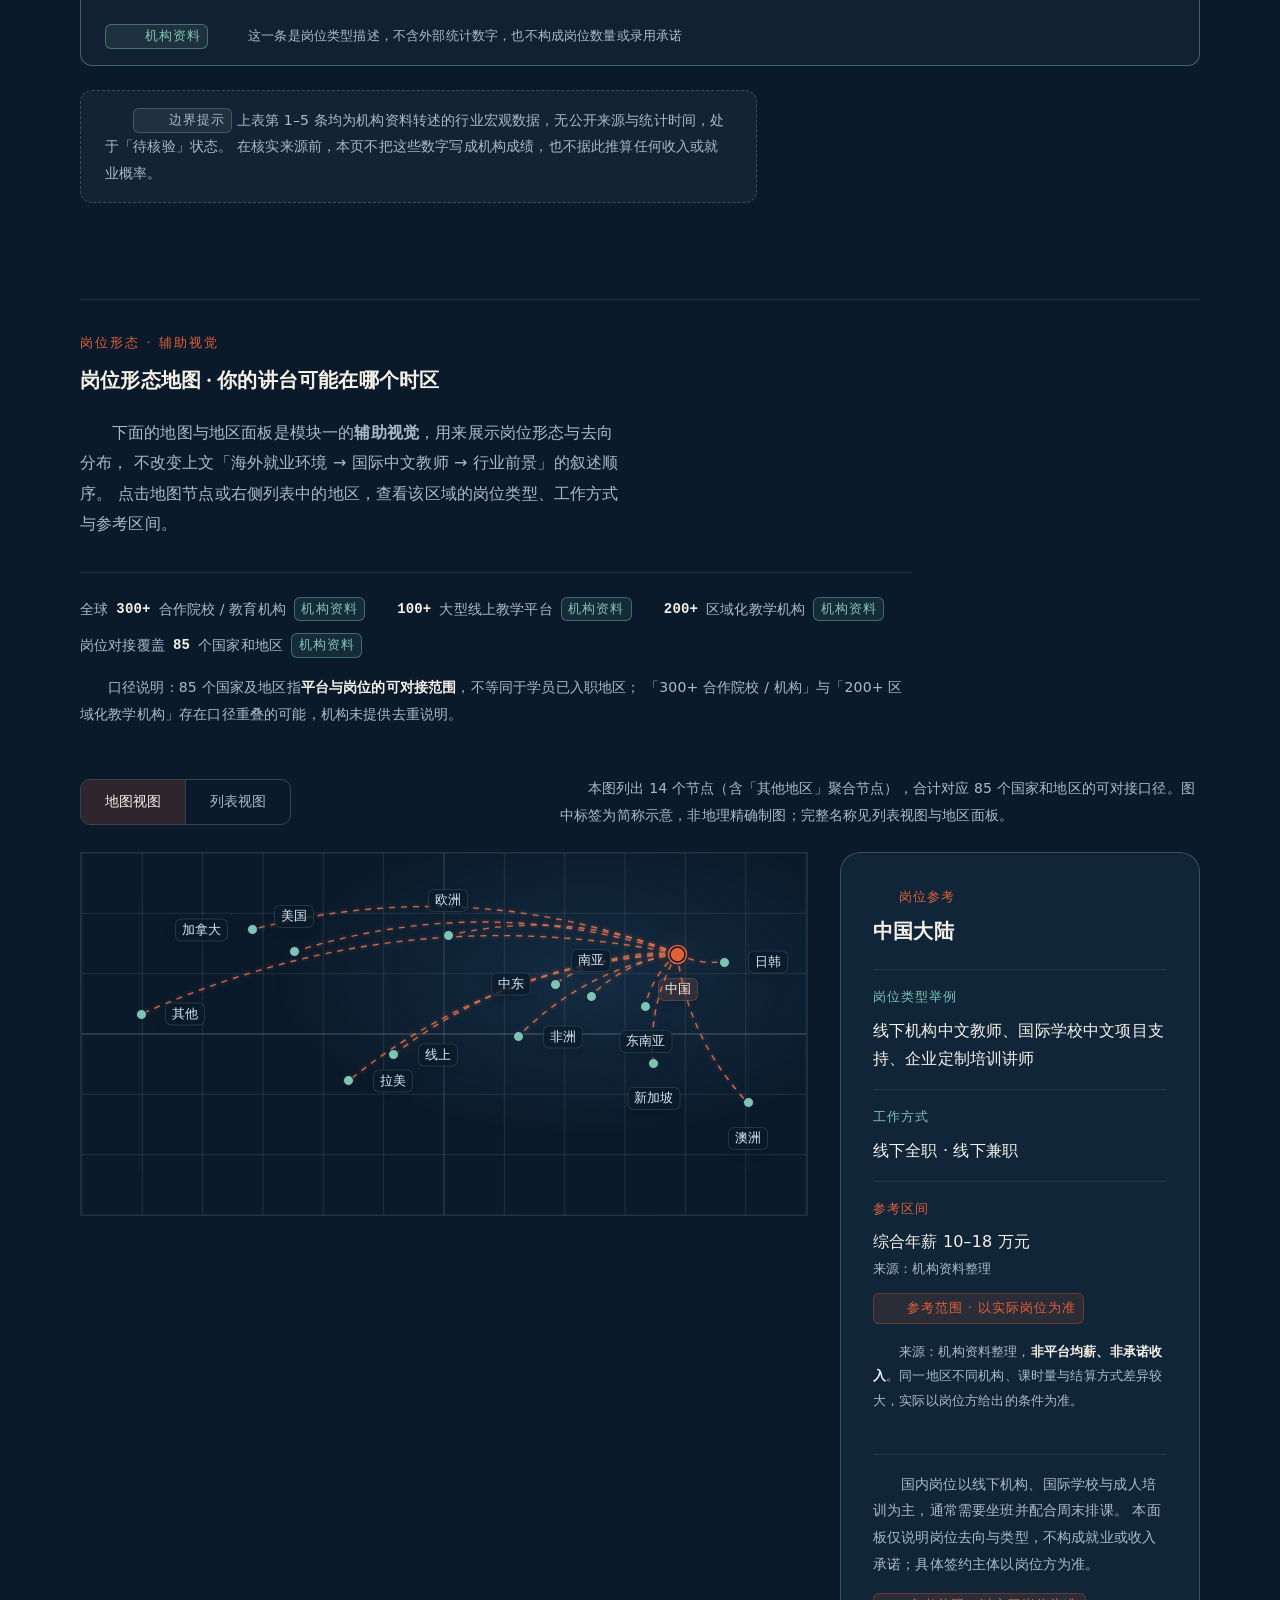
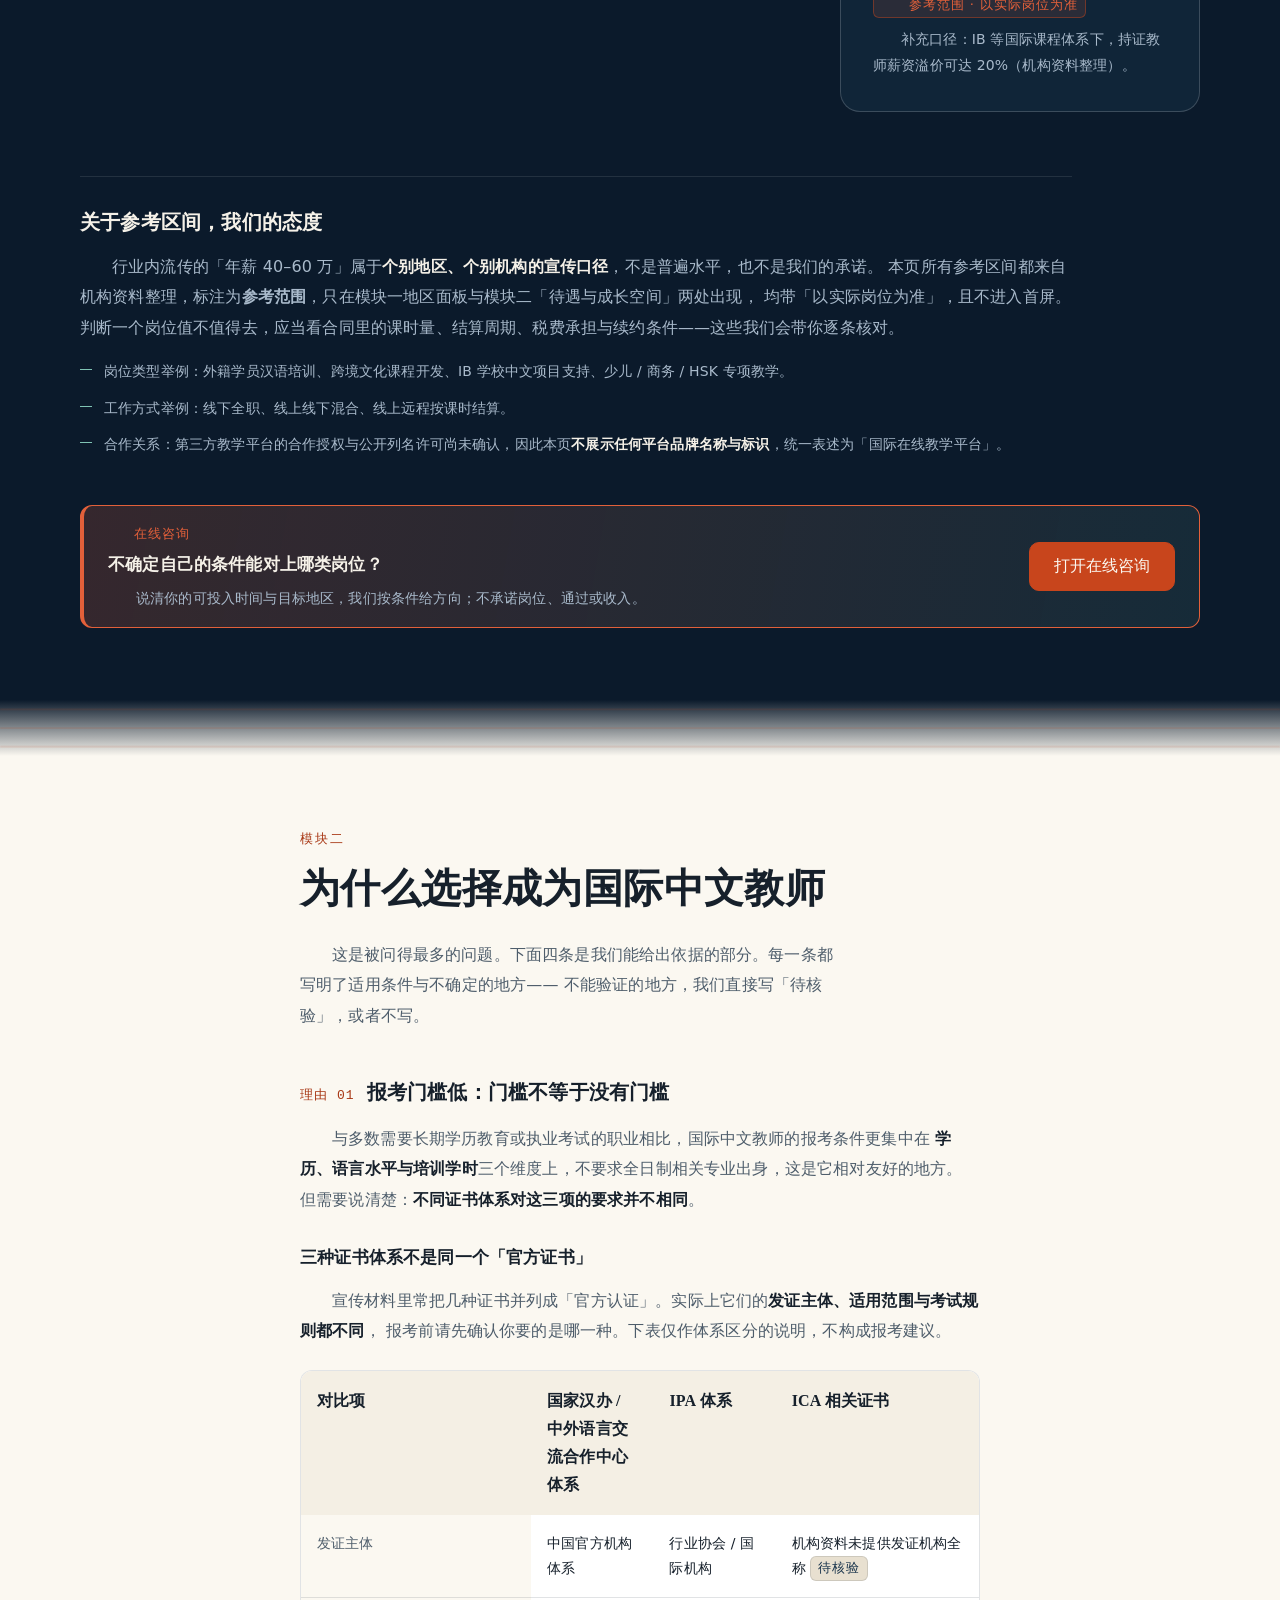
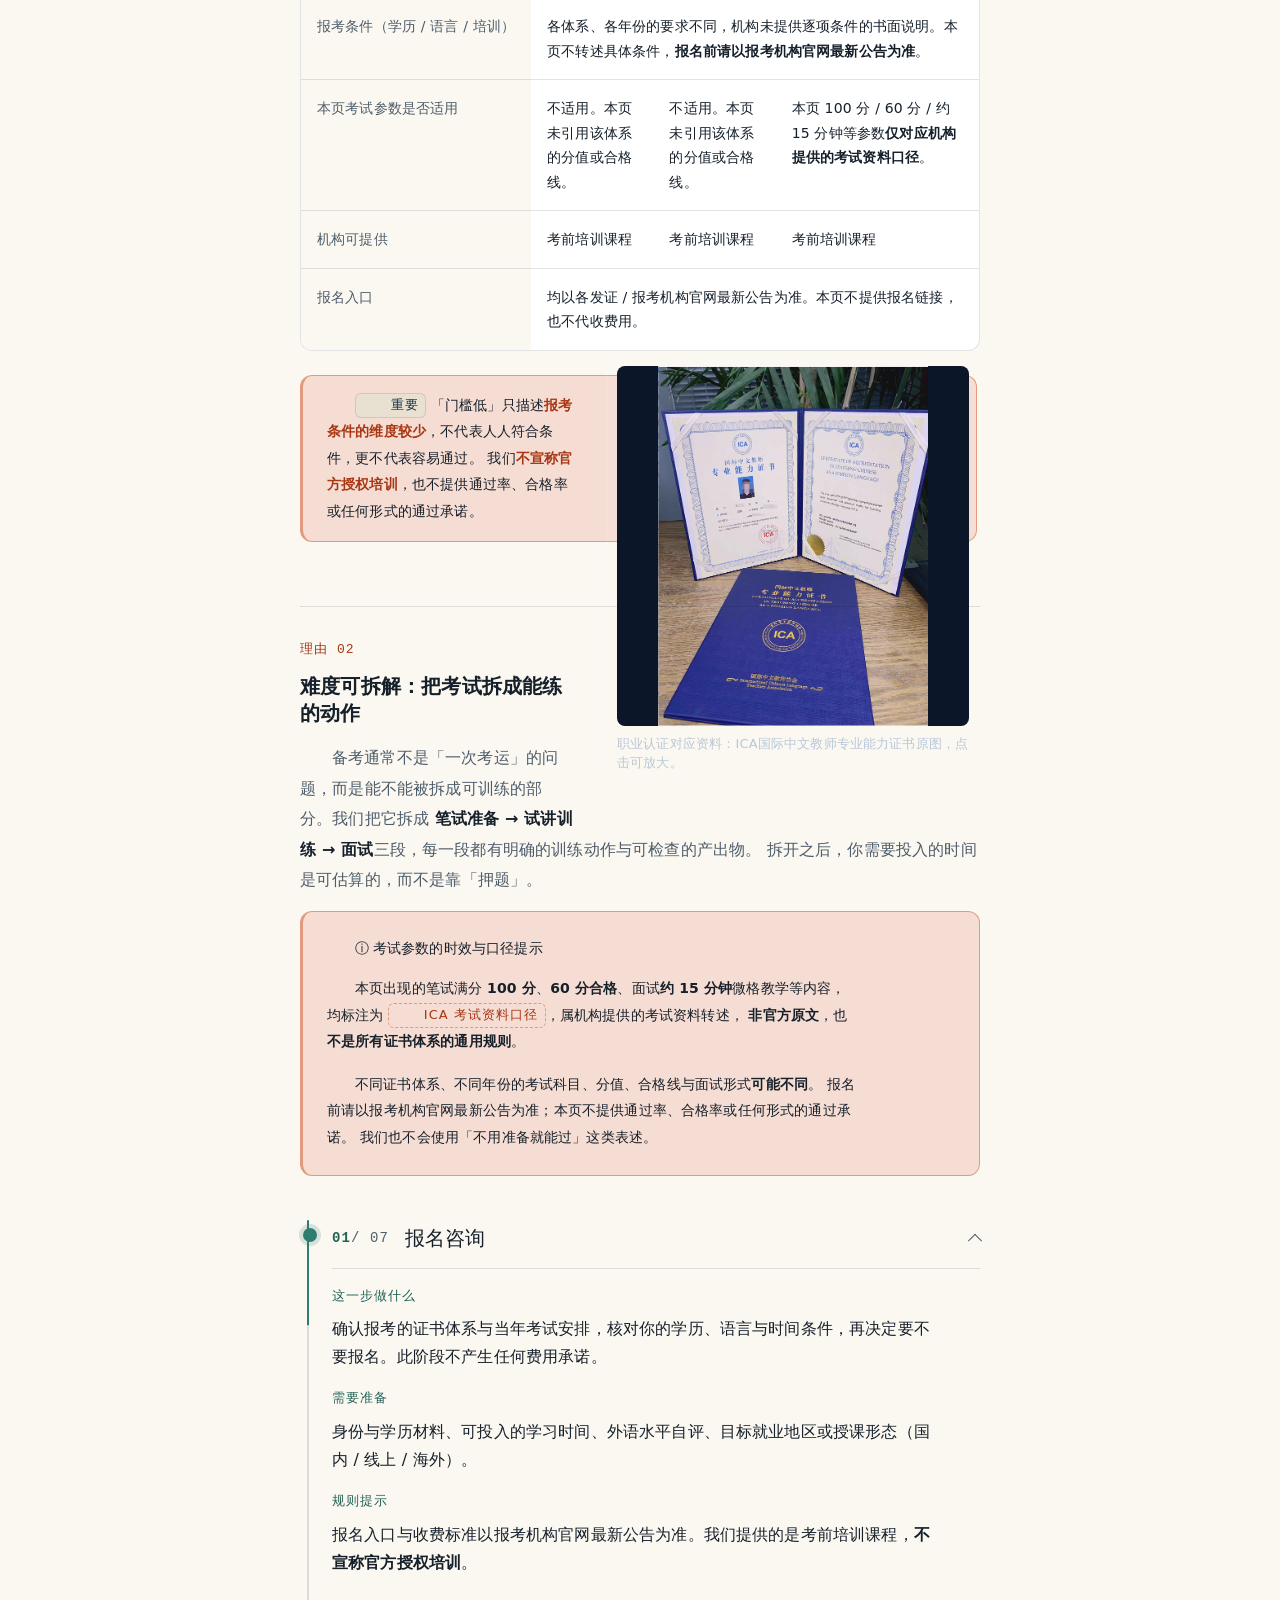
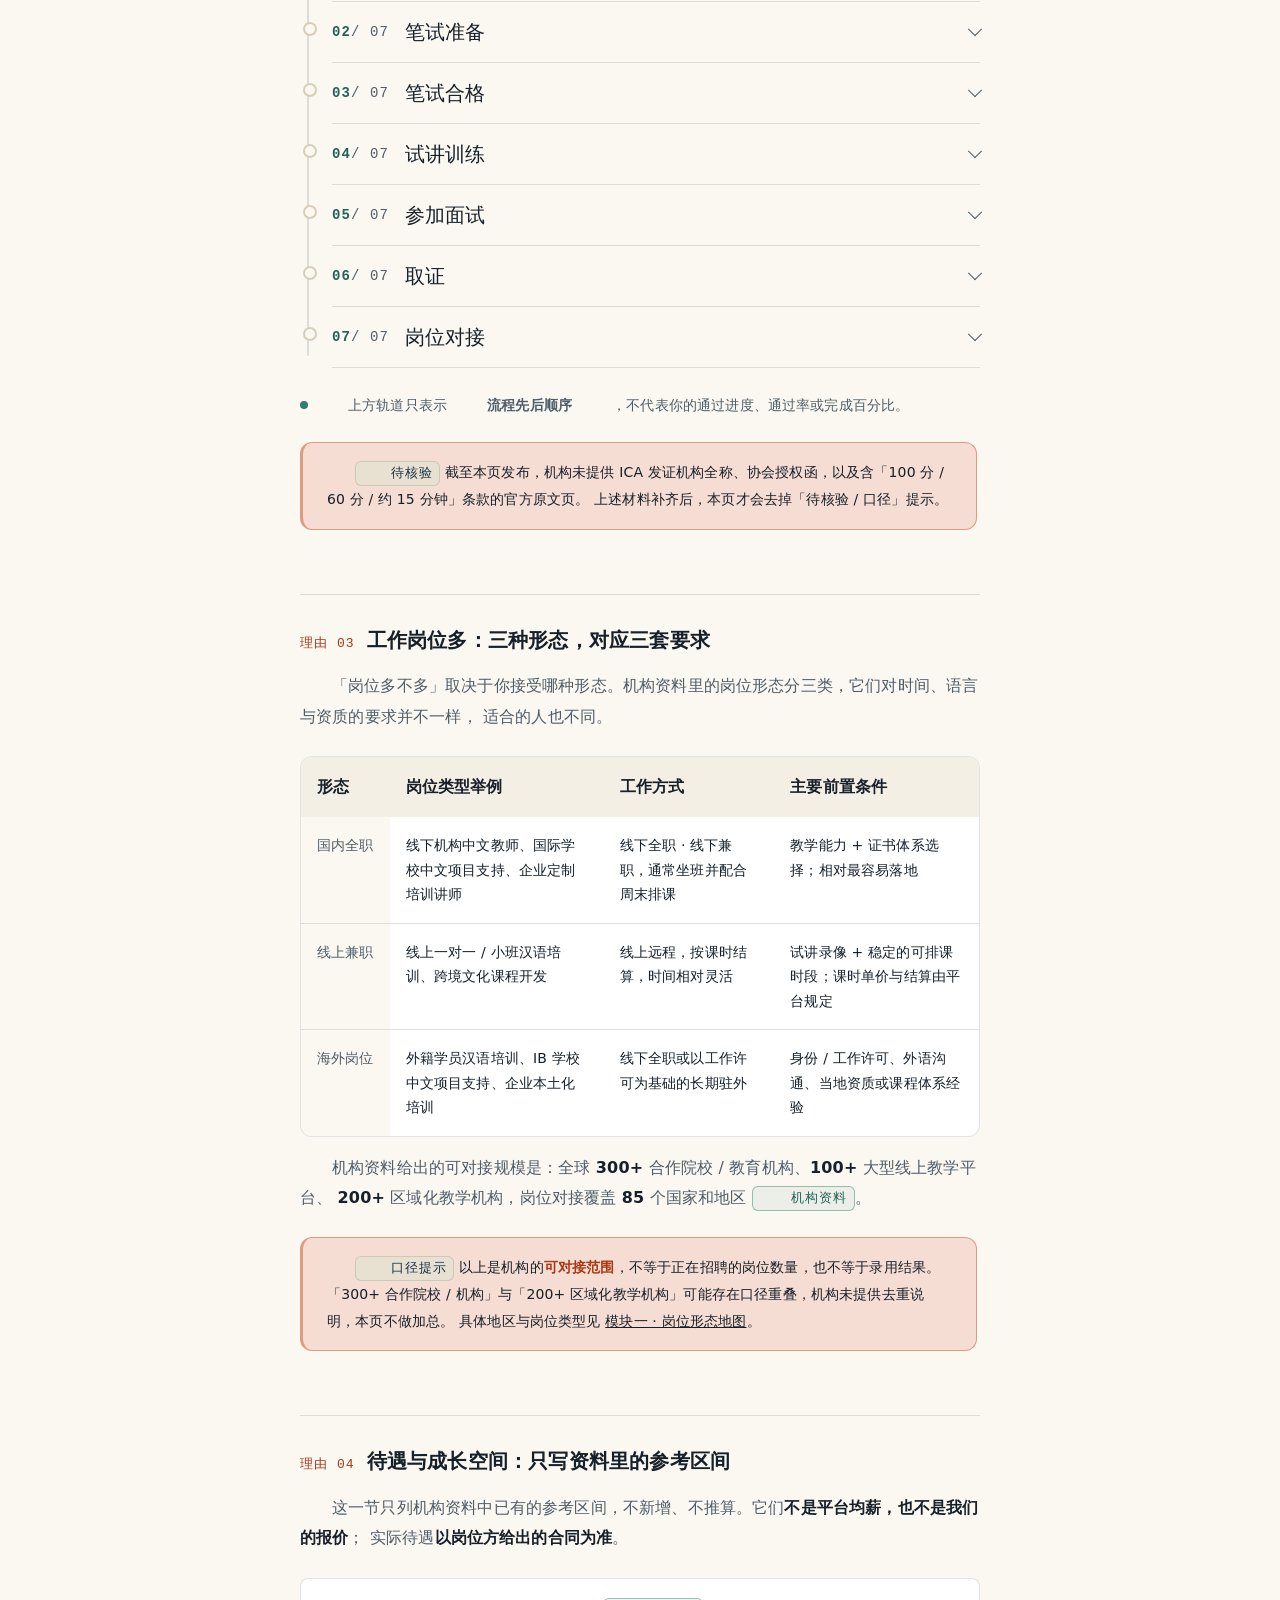
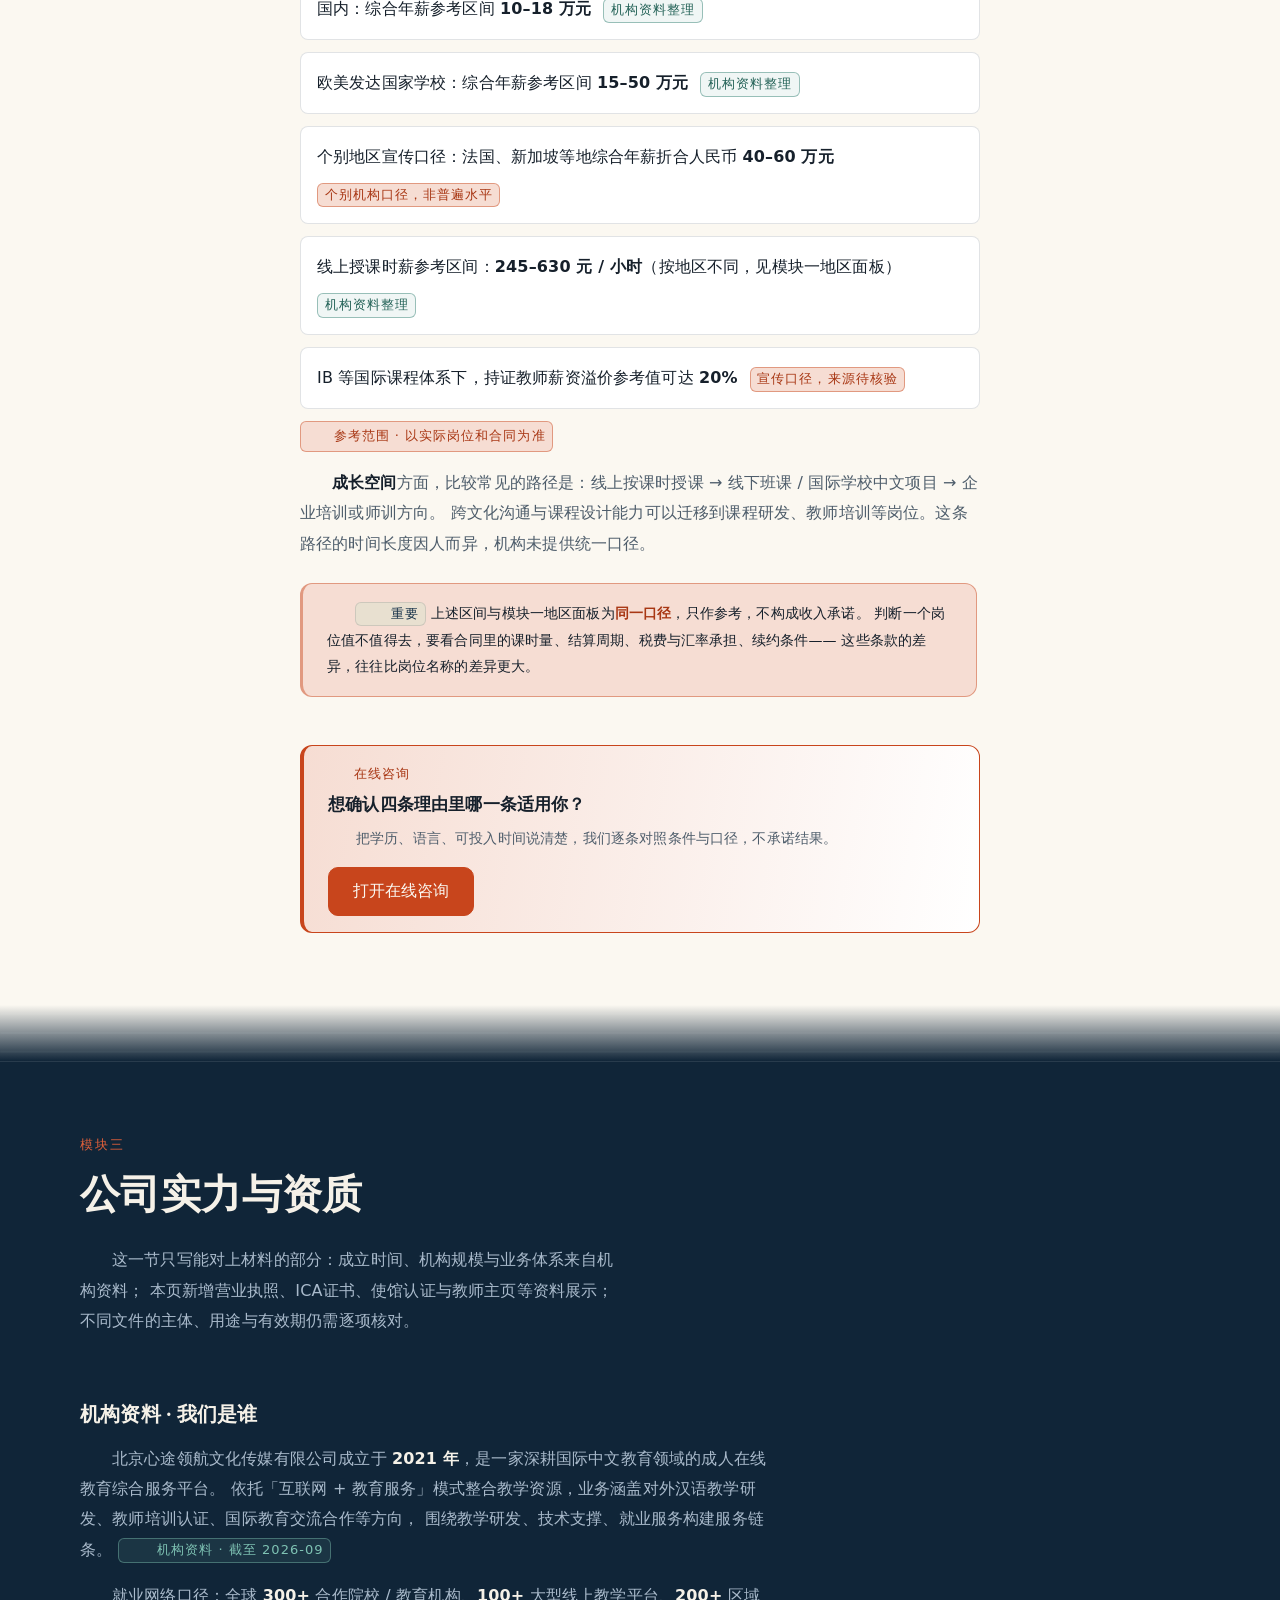
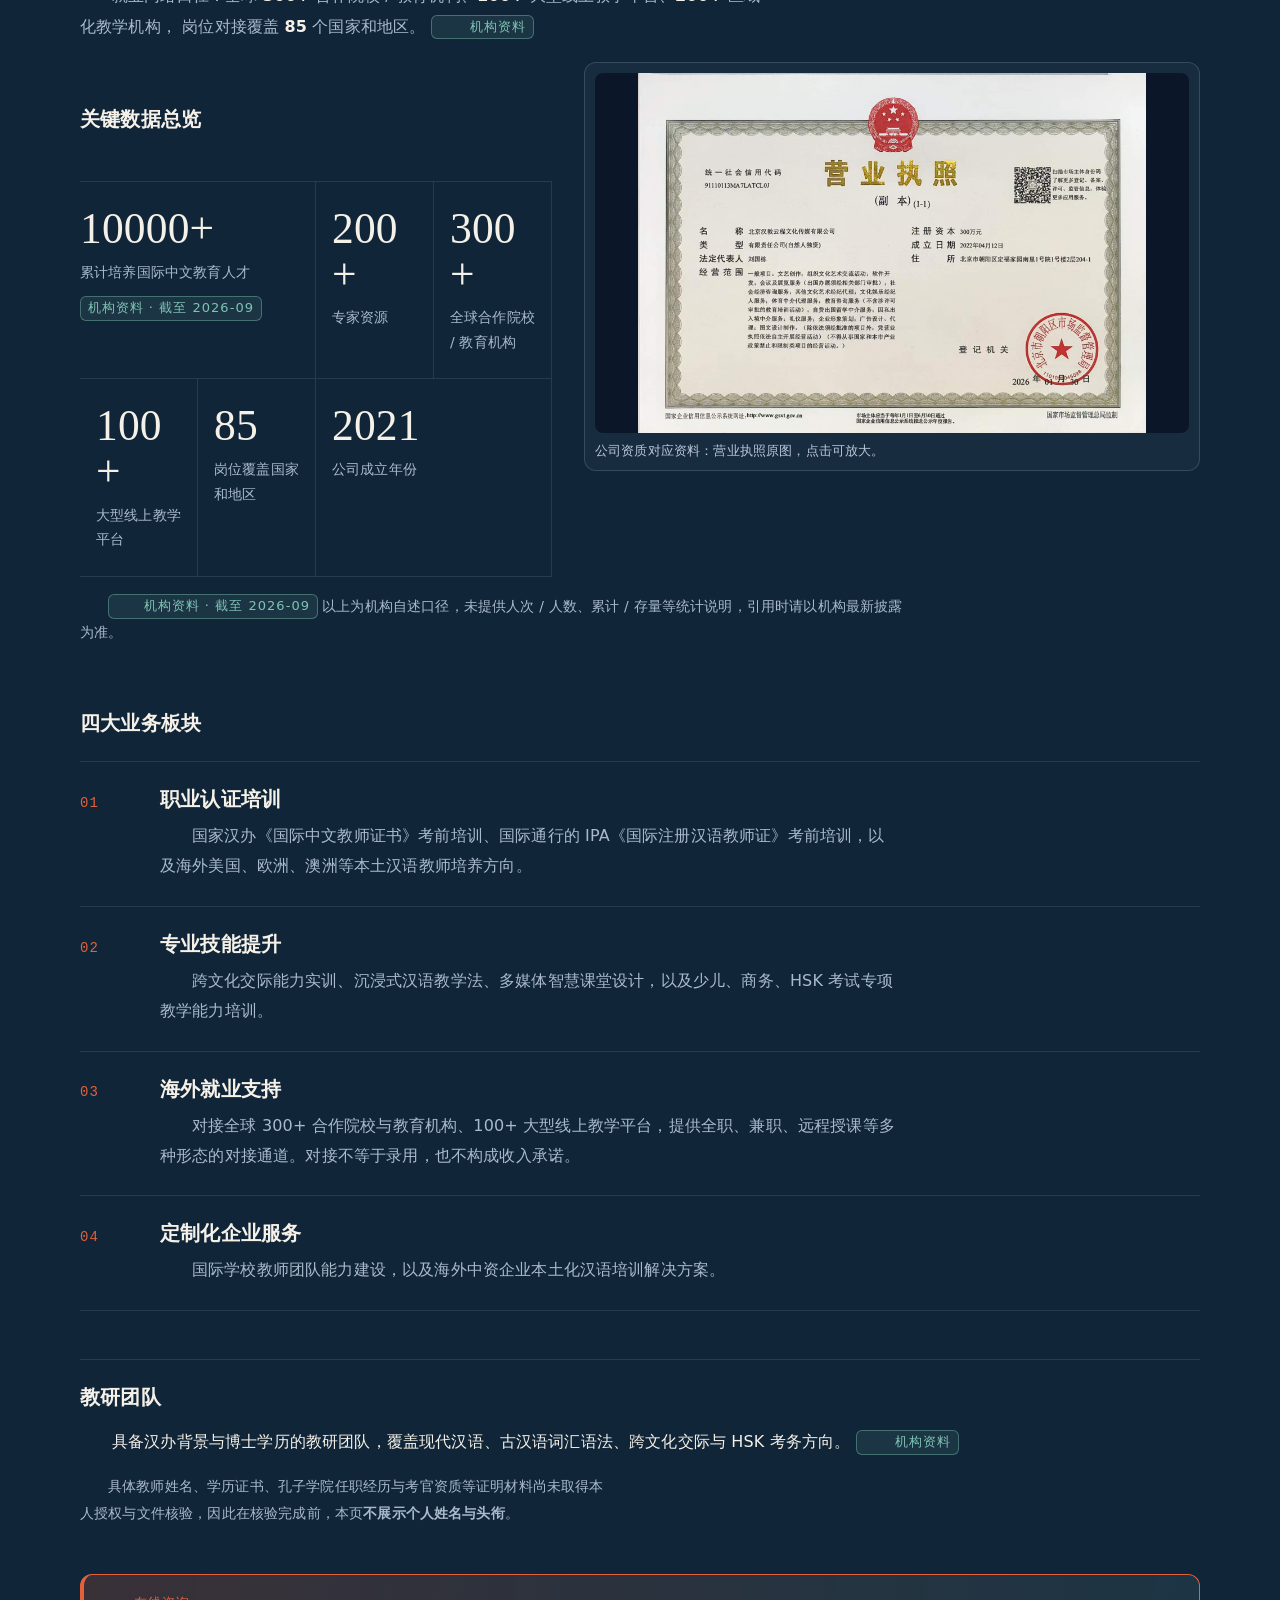
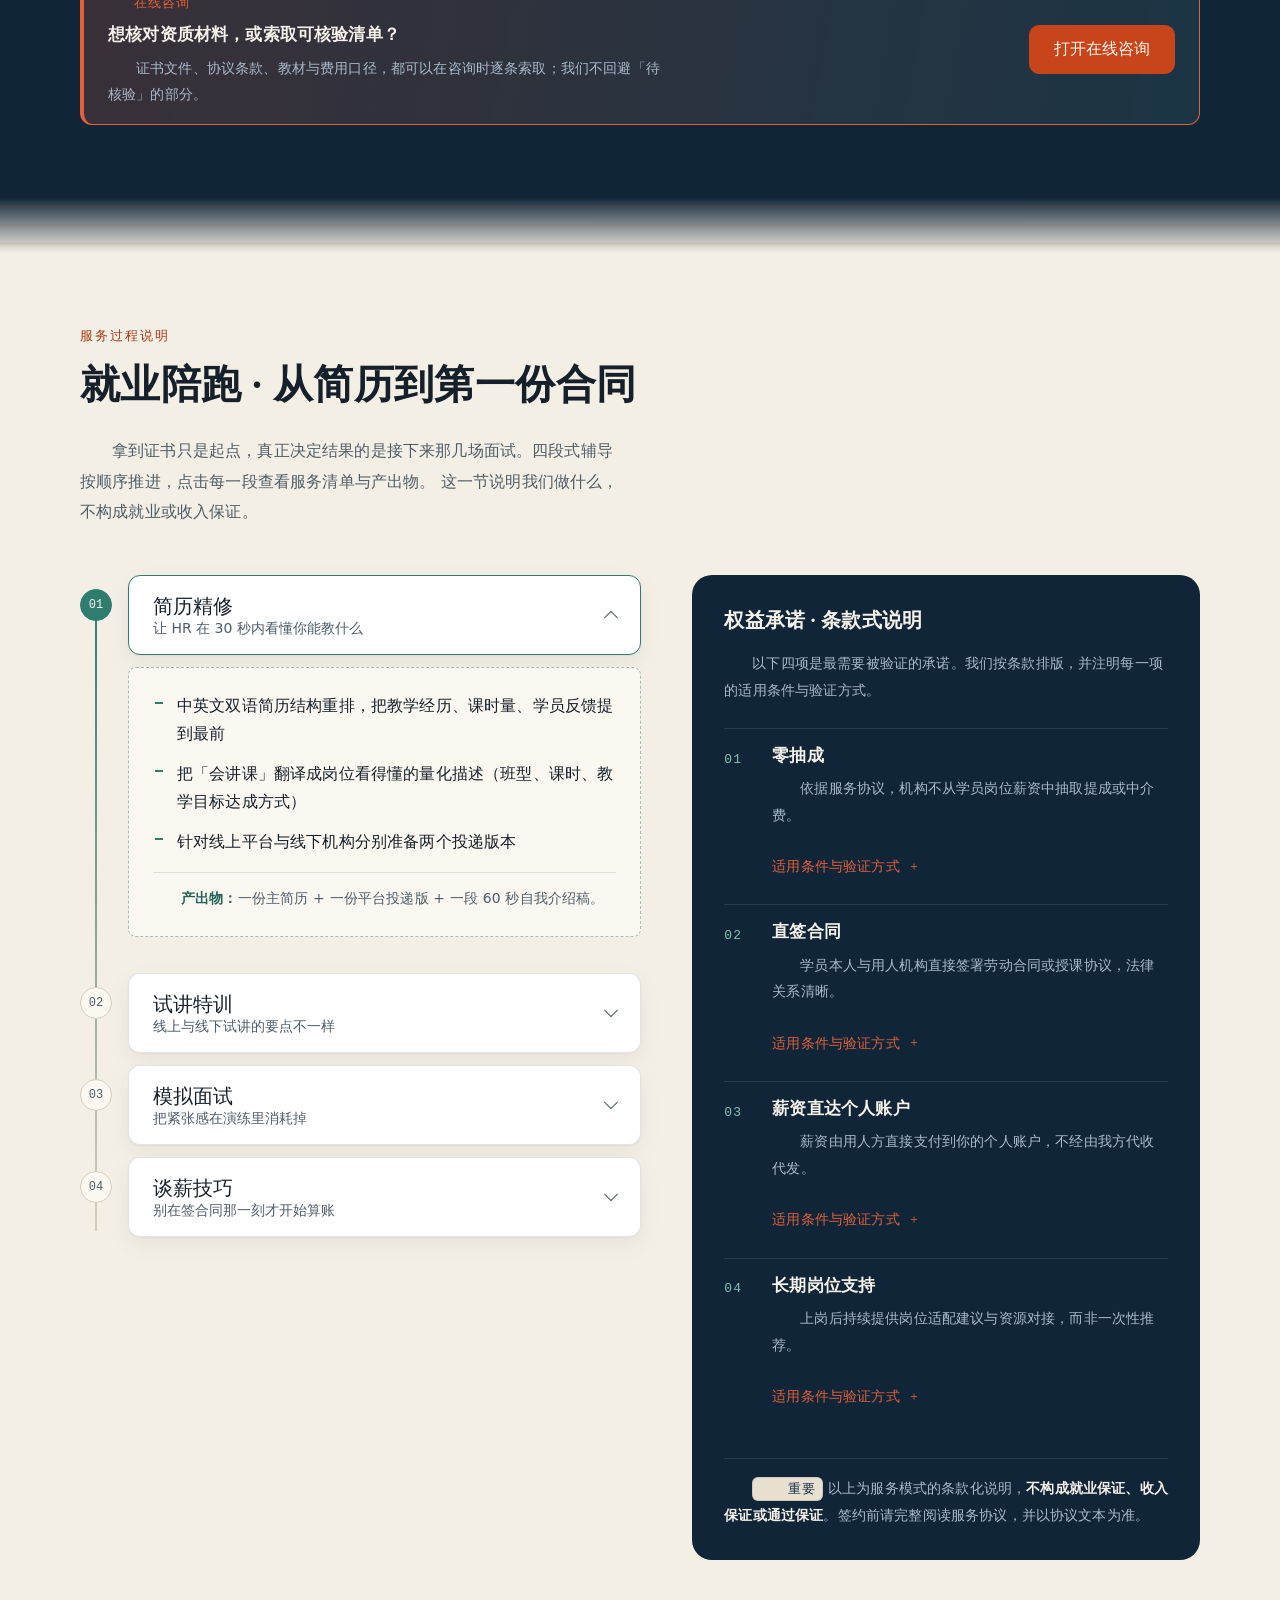
==== commit f9d20100: "Fix video asset link and playback fallback" ====
--- a/hanjiao-yuncheng.html
+++ b/hanjiao-yuncheng.html
@@ -159,7 +159,7 @@
       </div>
 
       <div class="topic-proof"><figure><a href="assets/资料/使馆认证.jpg" target="_blank" rel="noopener"><img src="assets/资料/使馆认证.jpg" alt="多国使馆认证文件，点击放大" loading="lazy"></a><figcaption>海外就业对应资料：多国使馆认证文件汇总。点击图片可放大查看。</figcaption></figure></div>
-      <div class="topic-video"><p class="topic-video__label">授课案例视频</p><video controls playsinline preload="metadata" poster="assets/资料/就业反馈.png"><source src="assets/资料/授课案例.mp4" type="video/mp4">当前浏览器不支持视频播放，请下载后观看。</video><p>资料中的课堂记录，用于展示授课形态。</p><a class="video-download" href="assets/资料/授课案例.mp4" download>视频无法播放？点击下载</a></div>
+      <div class="topic-video"><p class="topic-video__label">授课案例视频</p><video controls playsinline preload="metadata" poster="assets/资料/就业反馈.png"><source src="assets/teaching-case.mp4" type="video/mp4">当前浏览器不支持视频播放，请下载后观看。</video><p>资料中的课堂记录，用于展示授课形态。</p><a class="video-download" href="assets/teaching-case.mp4" target="_blank" rel="noopener">视频无法播放？打开视频文件</a></div>
 
       <!-- 1.2 资料截图案例入口 -->
       <div class="case-entry" id="caseEntry" role="note" aria-labelledby="caseEntryTitle">
@@ -986,7 +986,7 @@
           <div class="case-media__video">
             <p class="case-media__label">授课案例视频</p>
             <video controls preload="metadata" poster="assets/资料/就业反馈.png">
-              <source src="assets/资料/授课案例.mp4" type="video/mp4">
+              <source src="assets/teaching-case.mp4" type="video/mp4">
               当前浏览器不支持视频播放。
             </video>
             <p class="case-media__caption">视频为资料中提供的授课记录，用于展示课堂形态。</p>
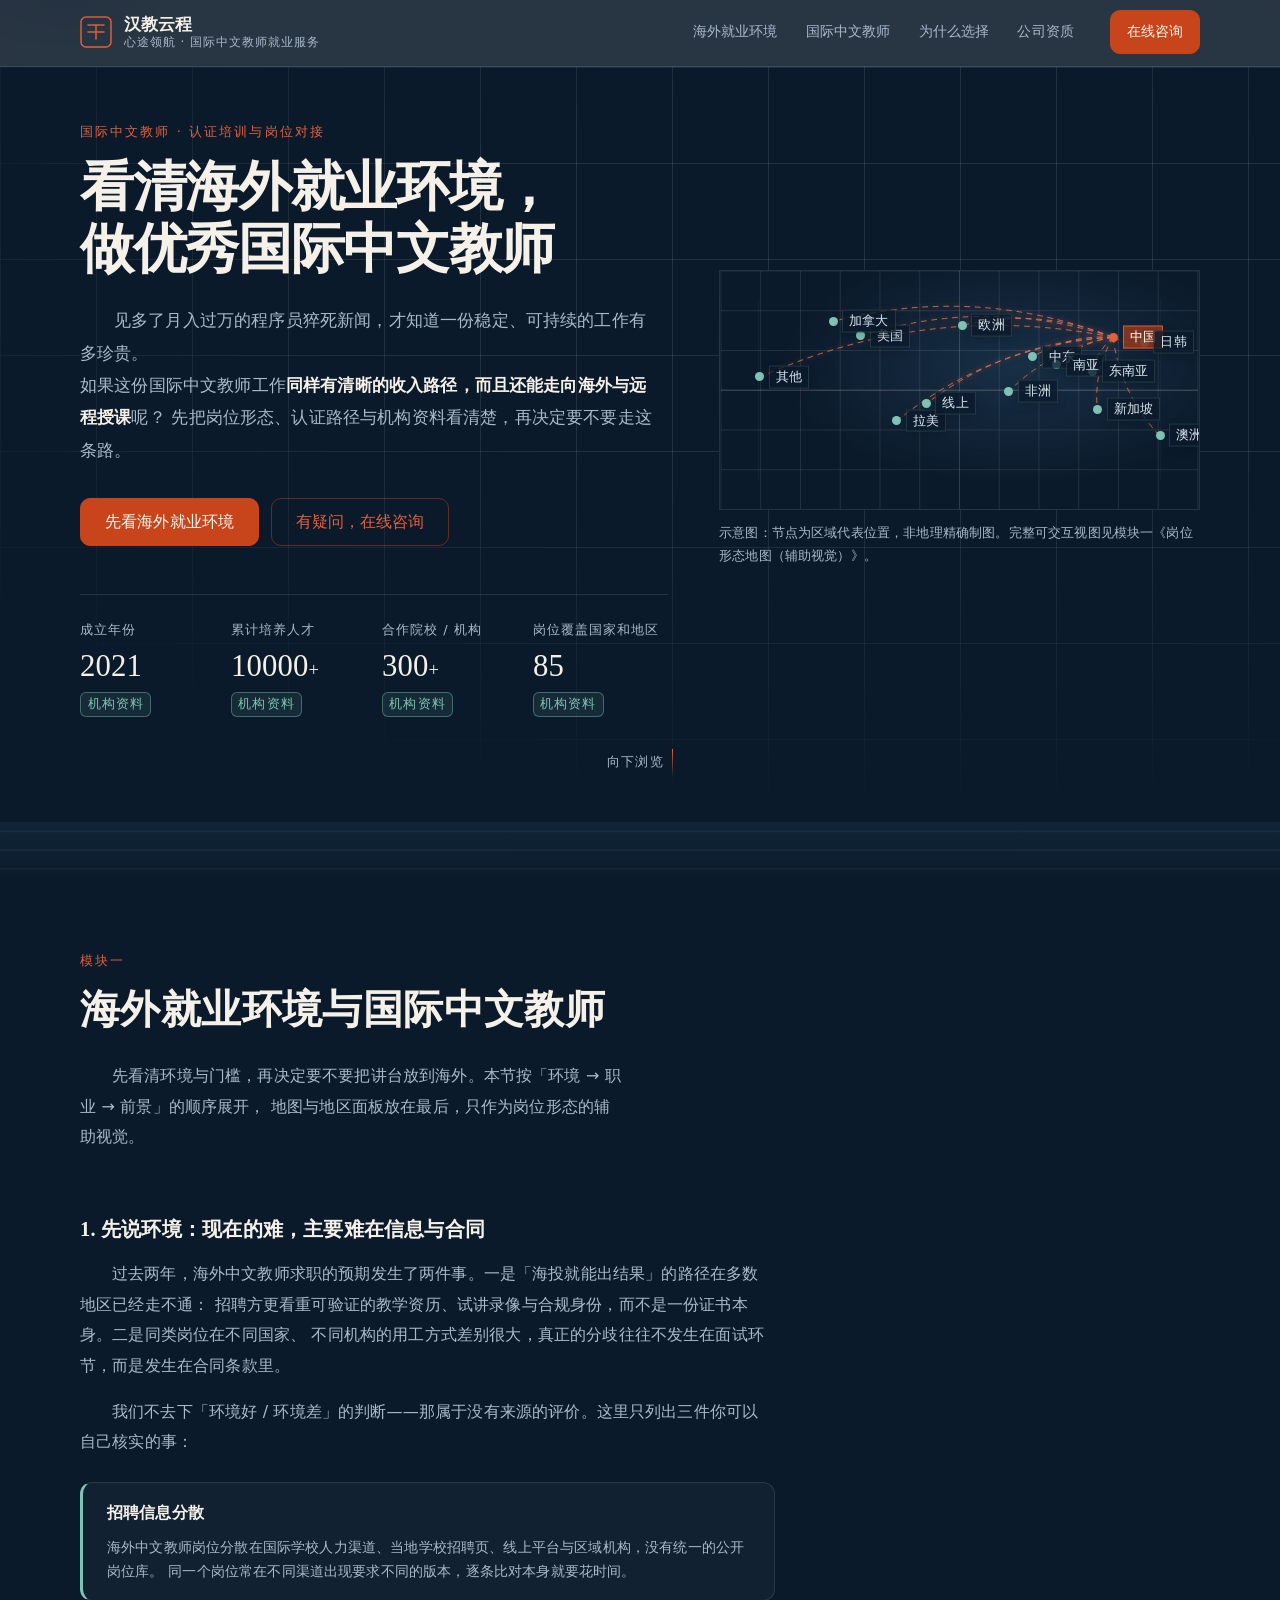
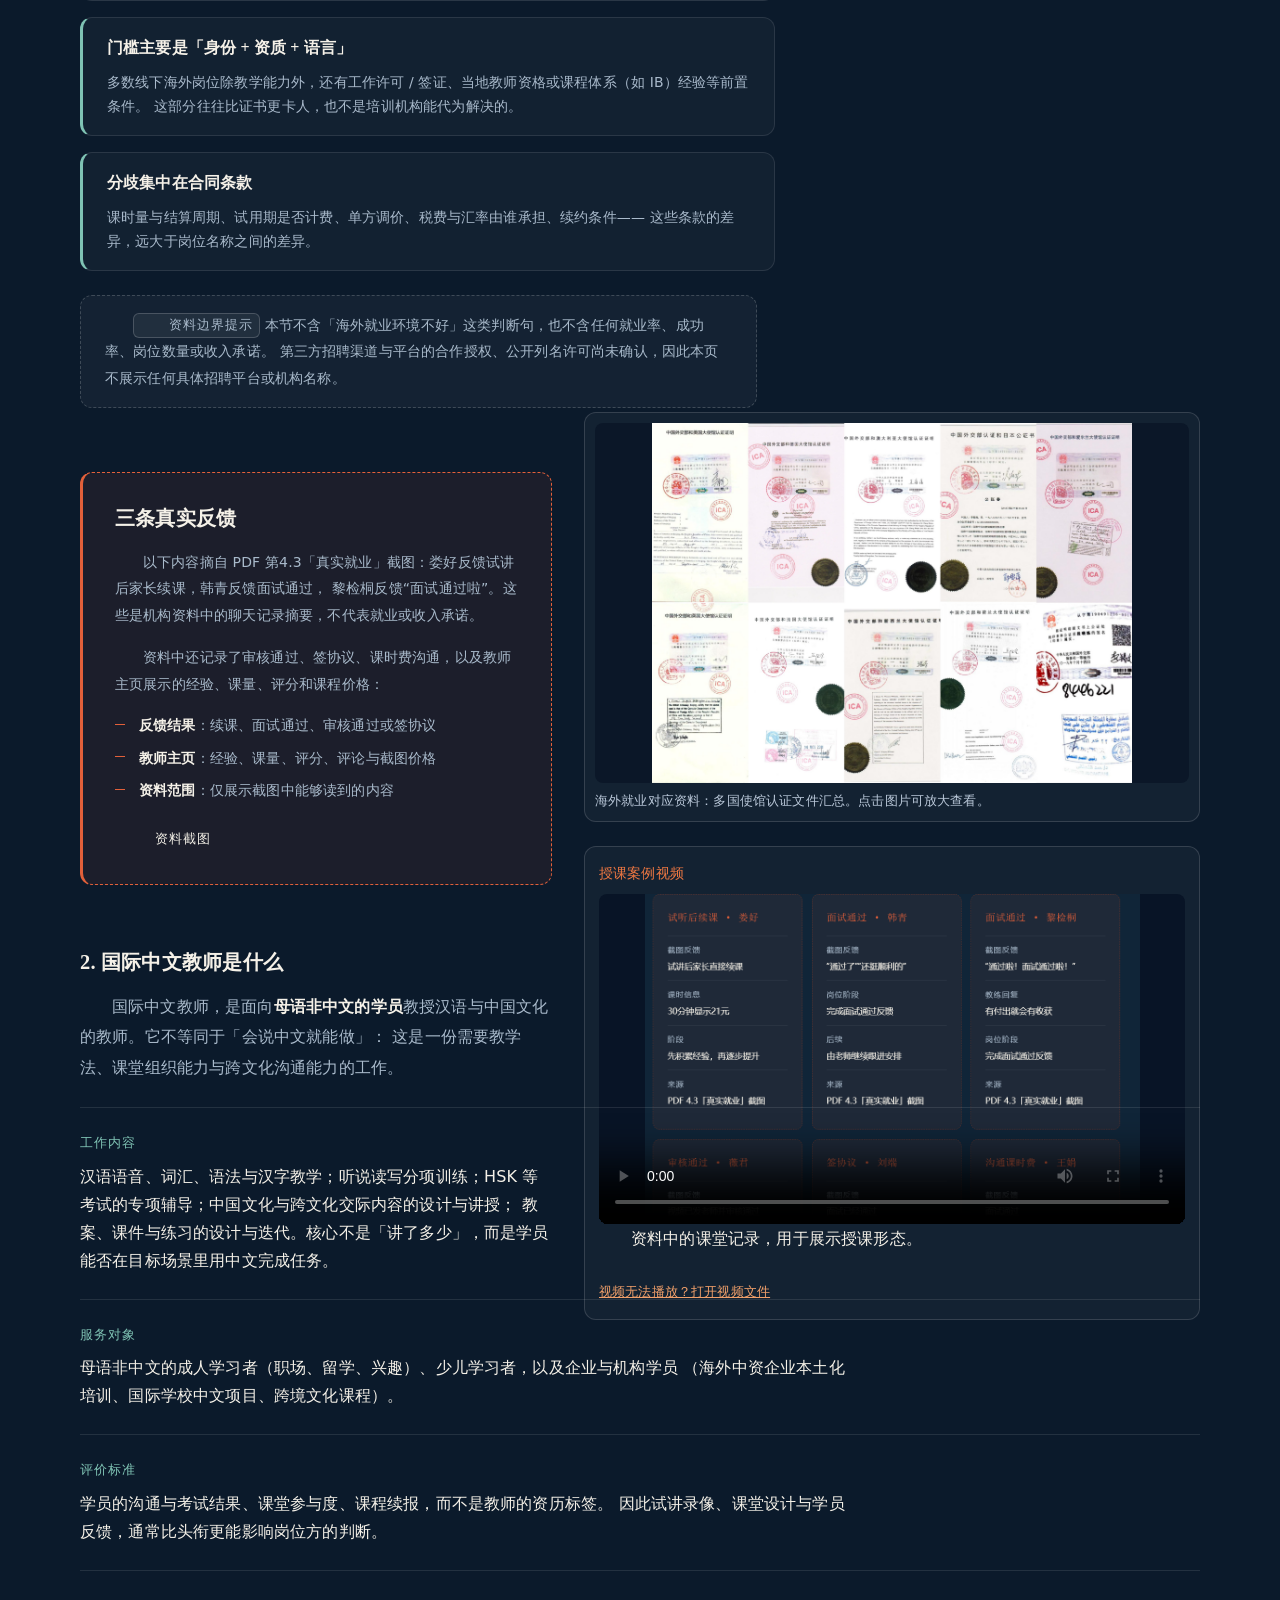
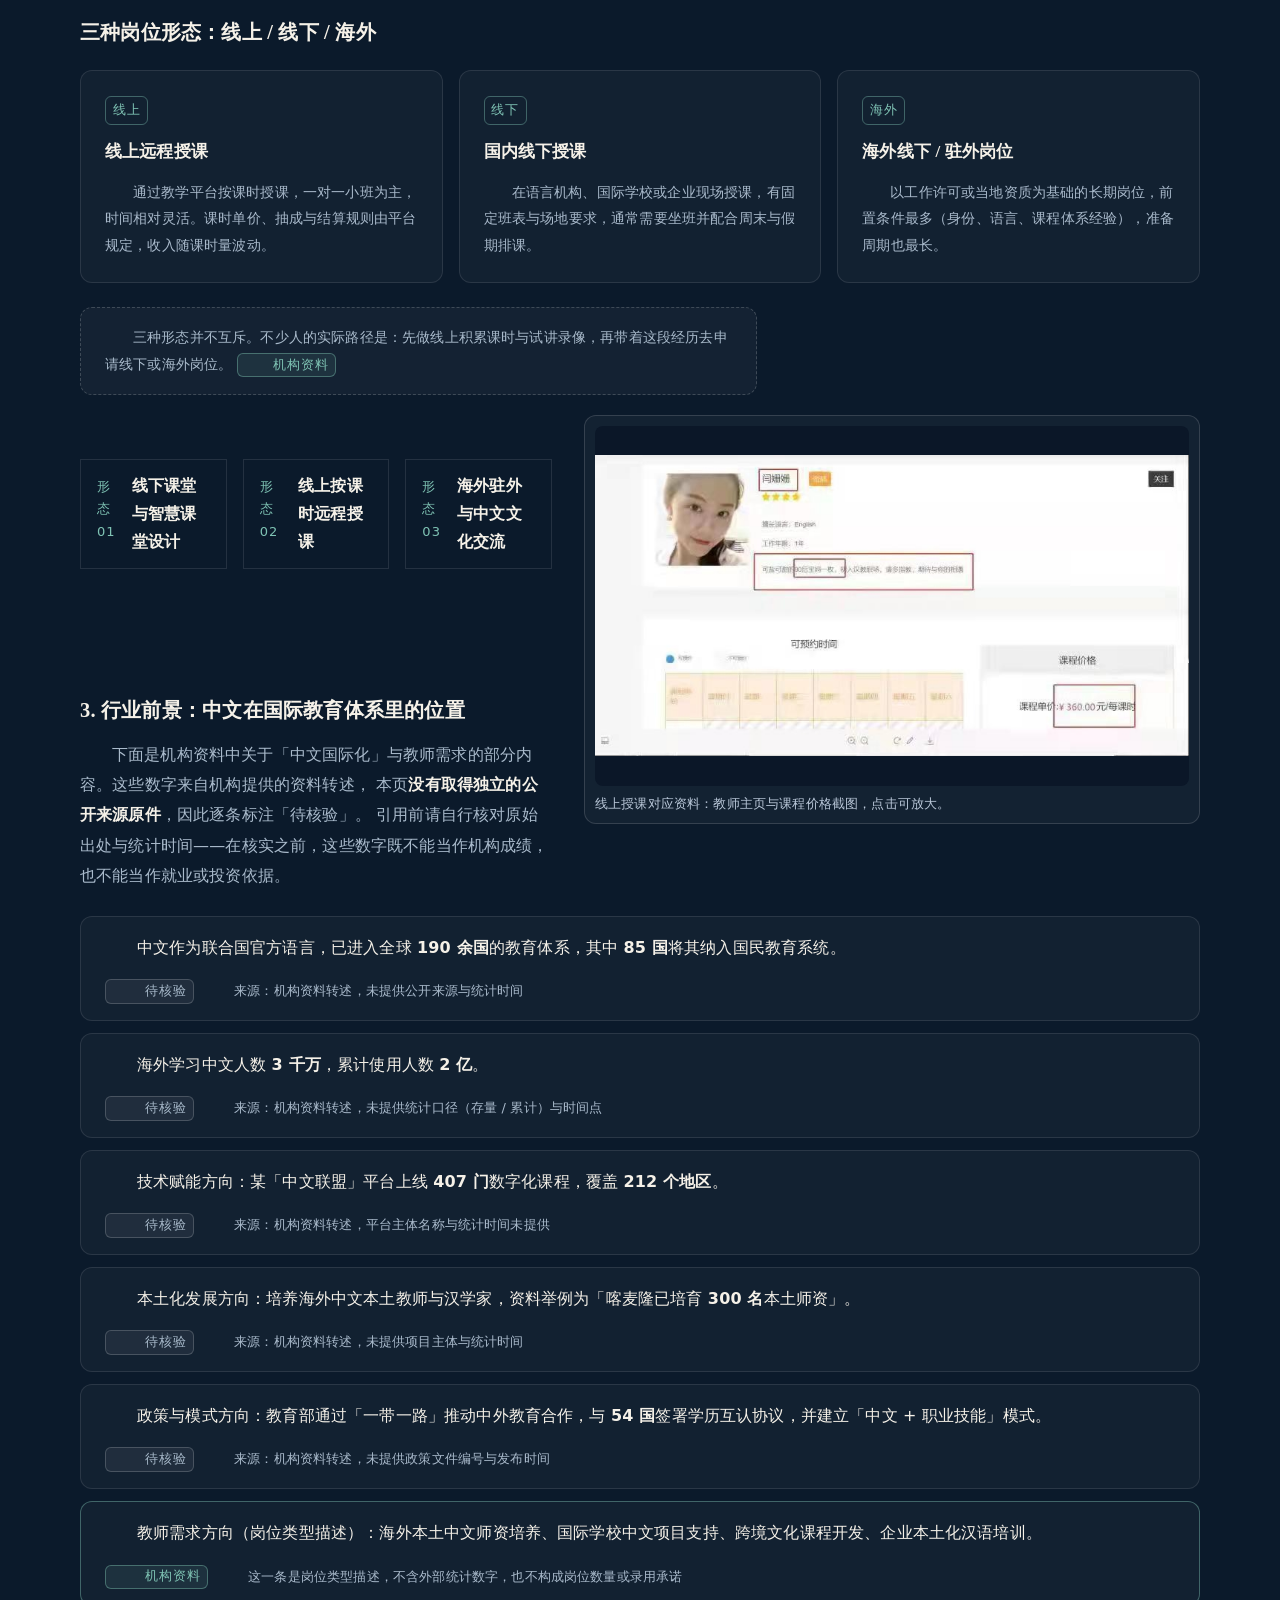
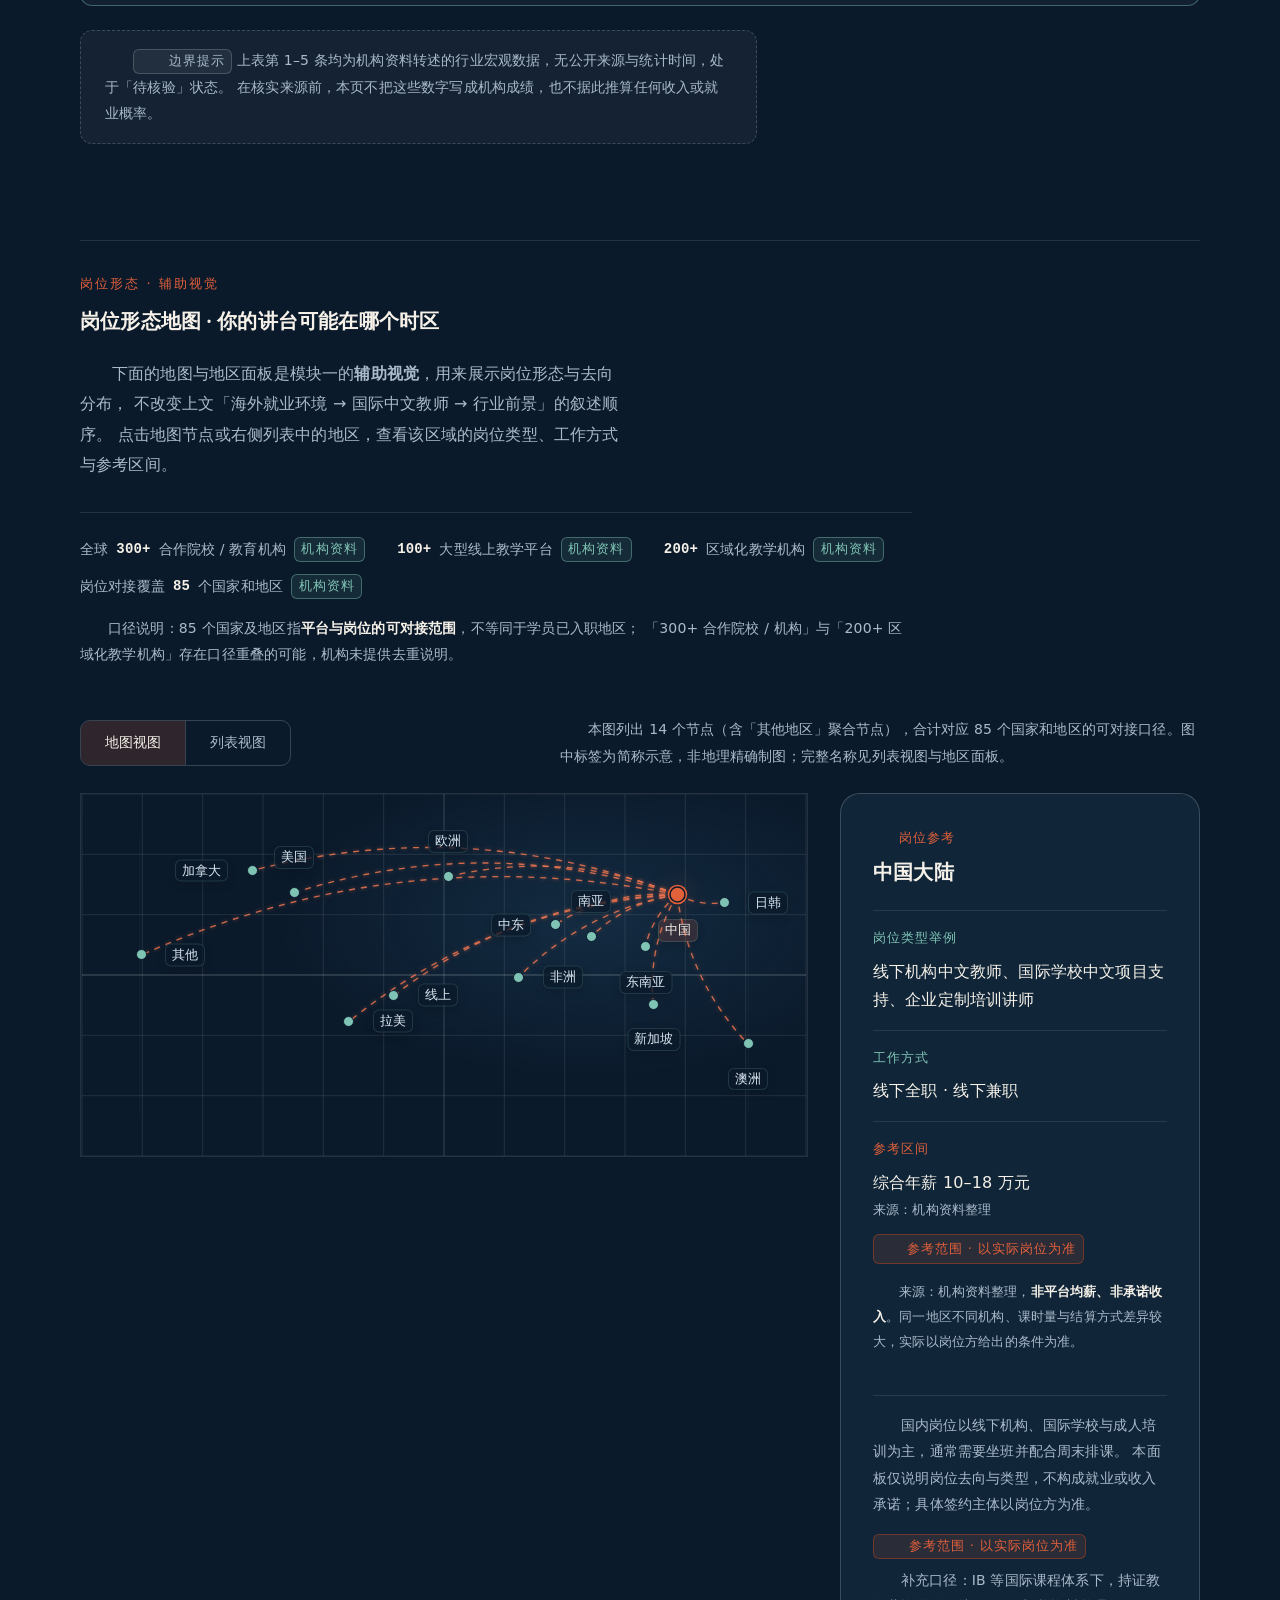
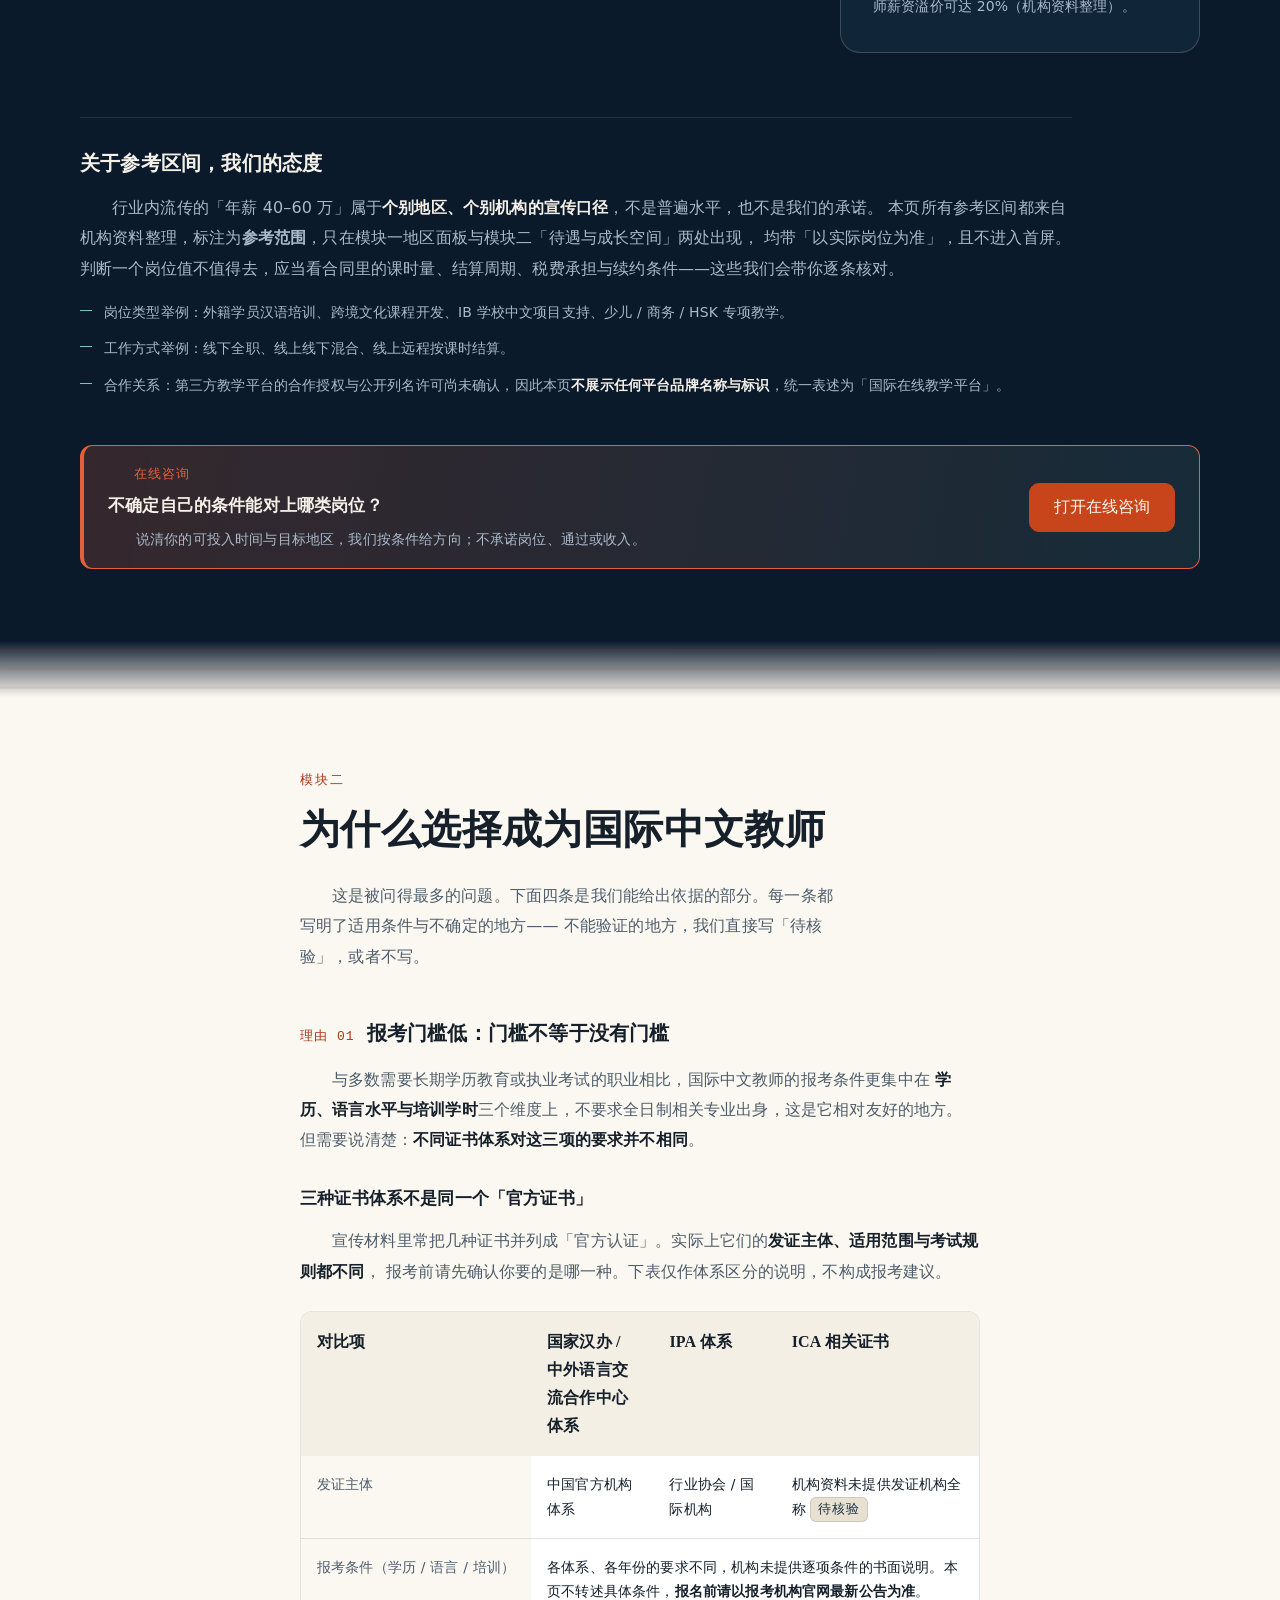
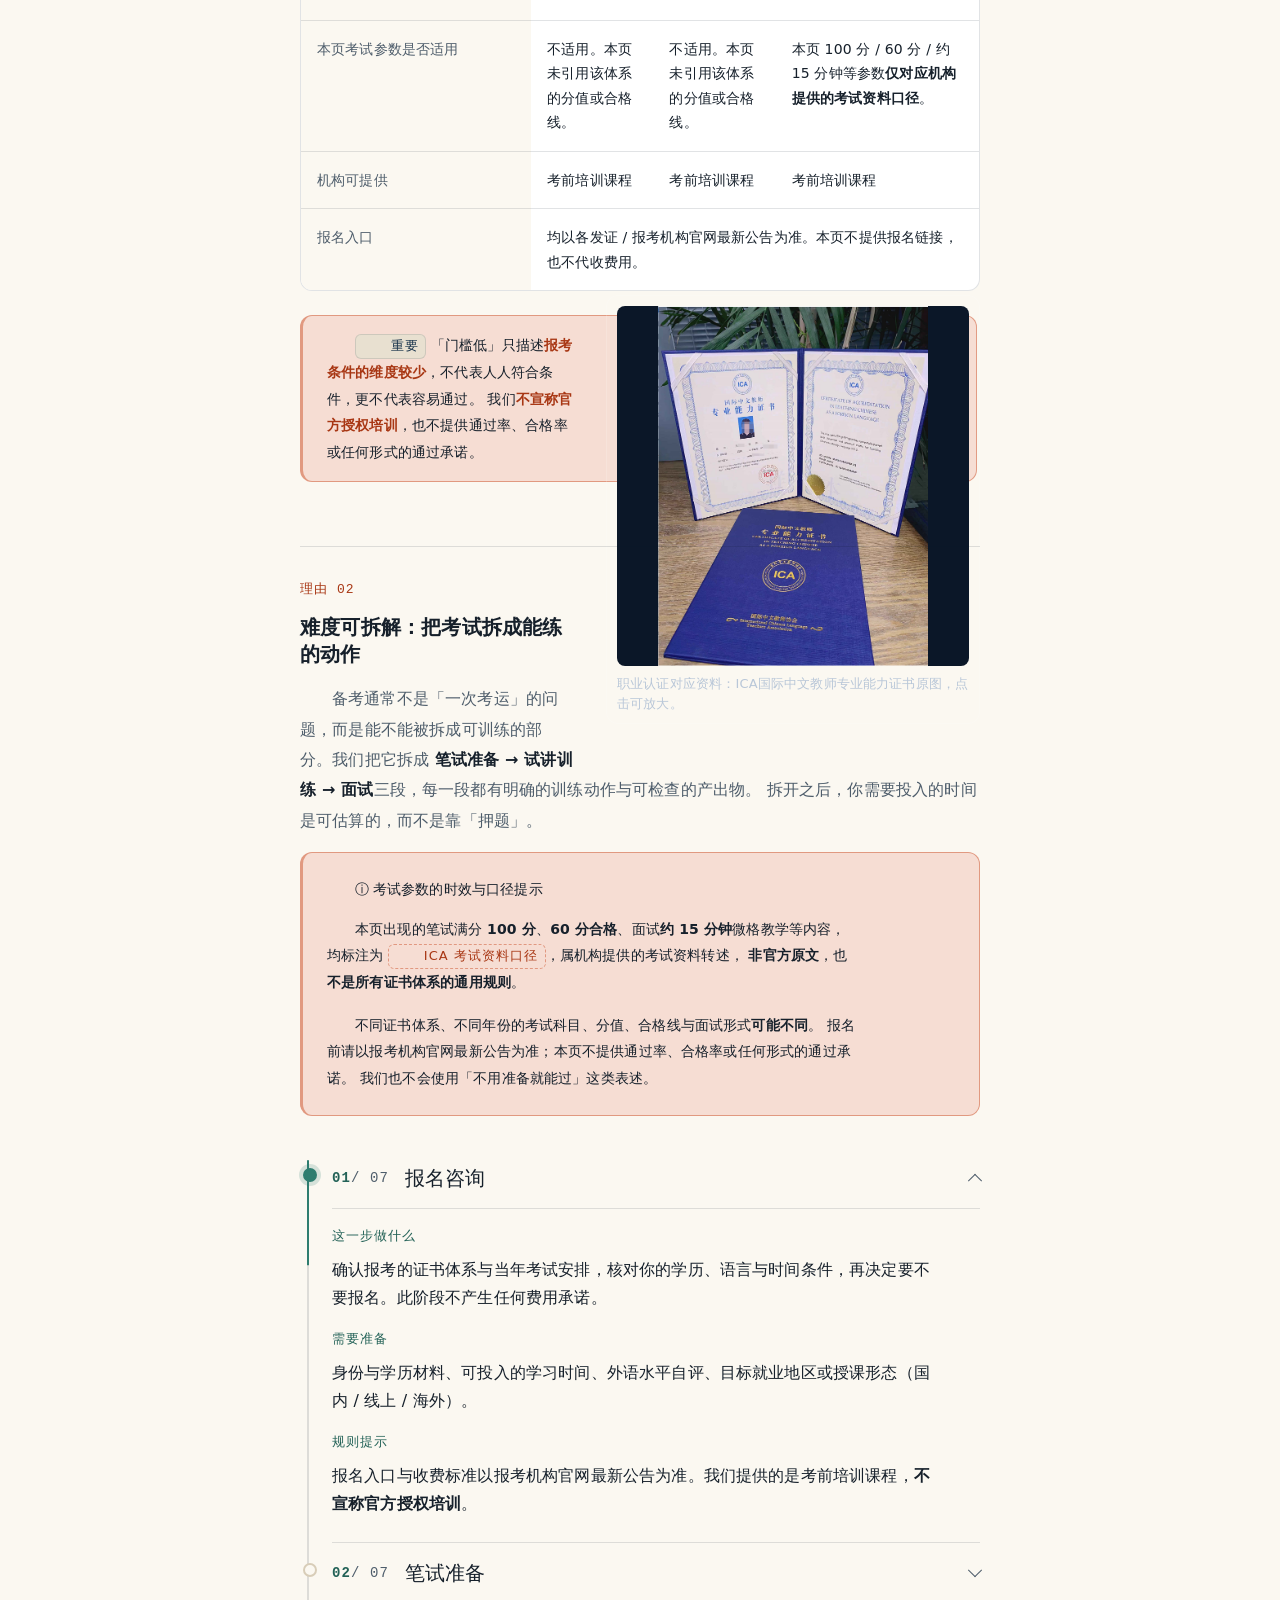
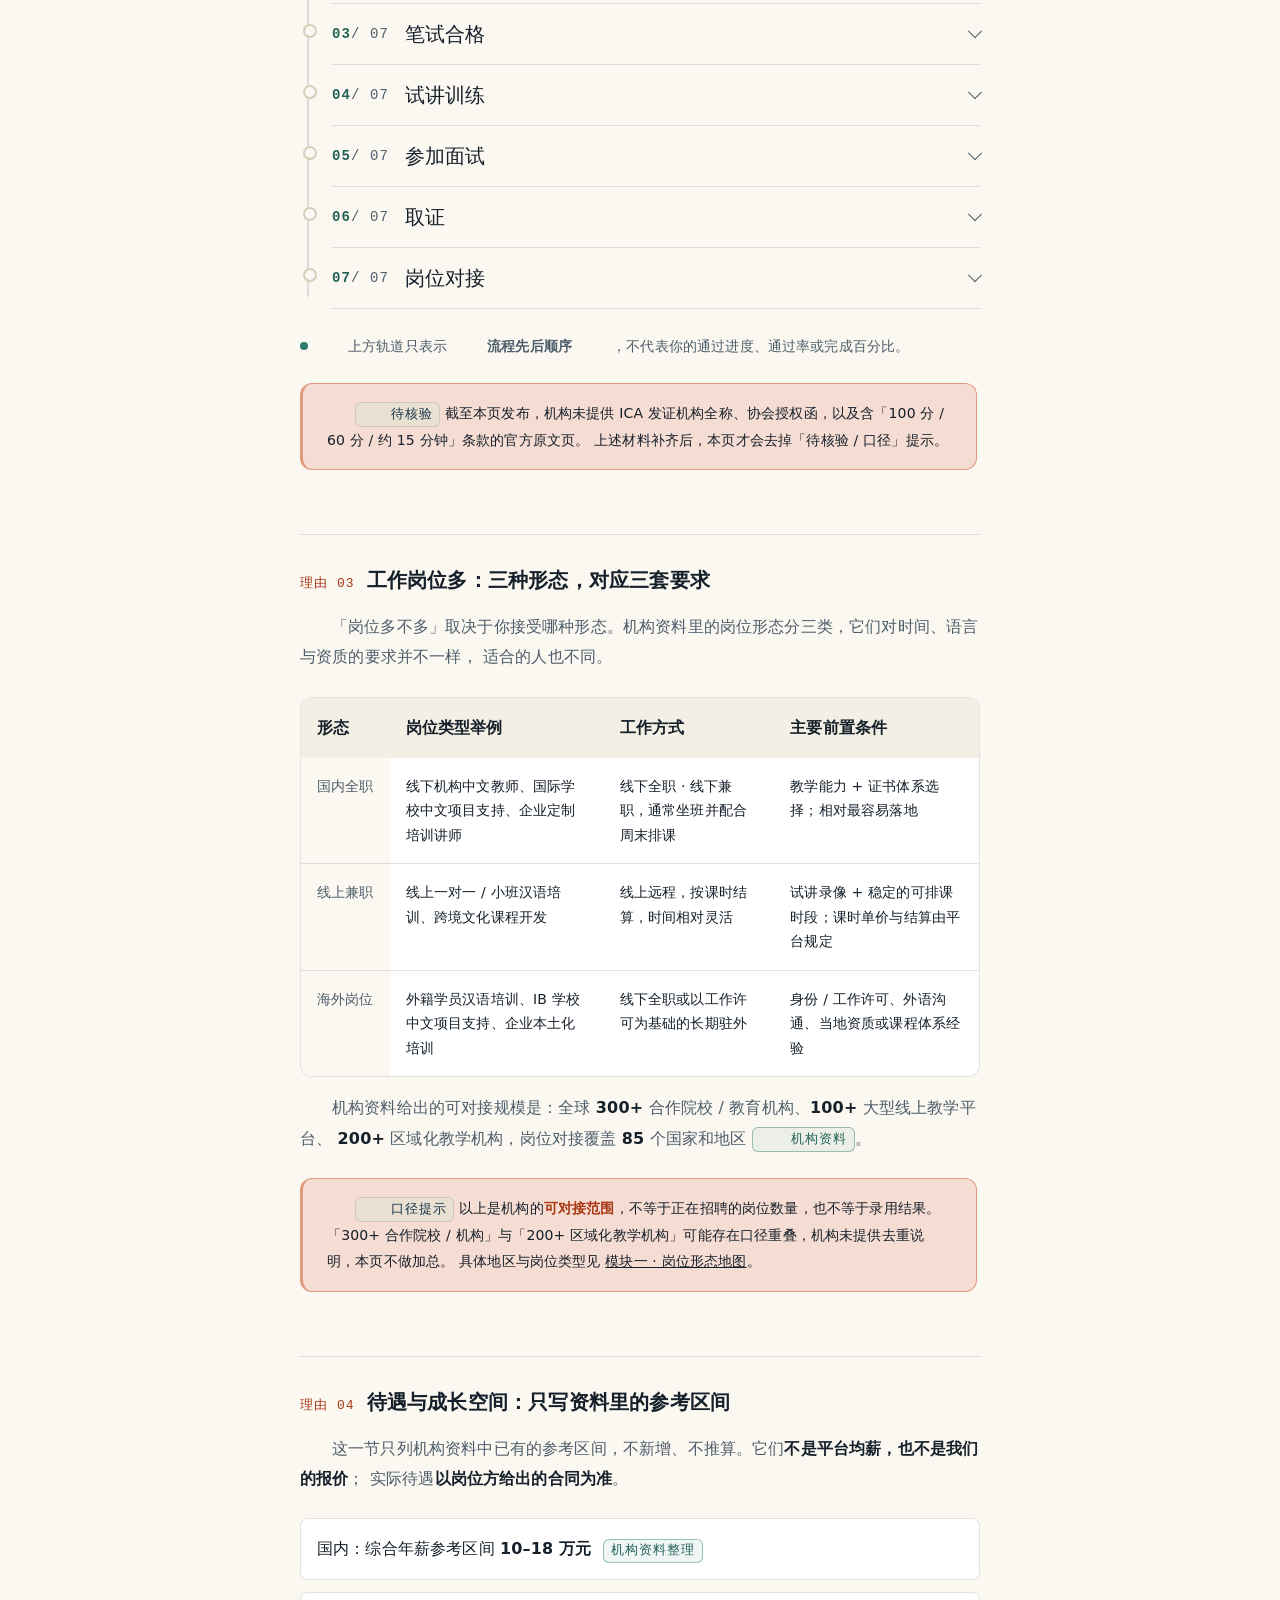
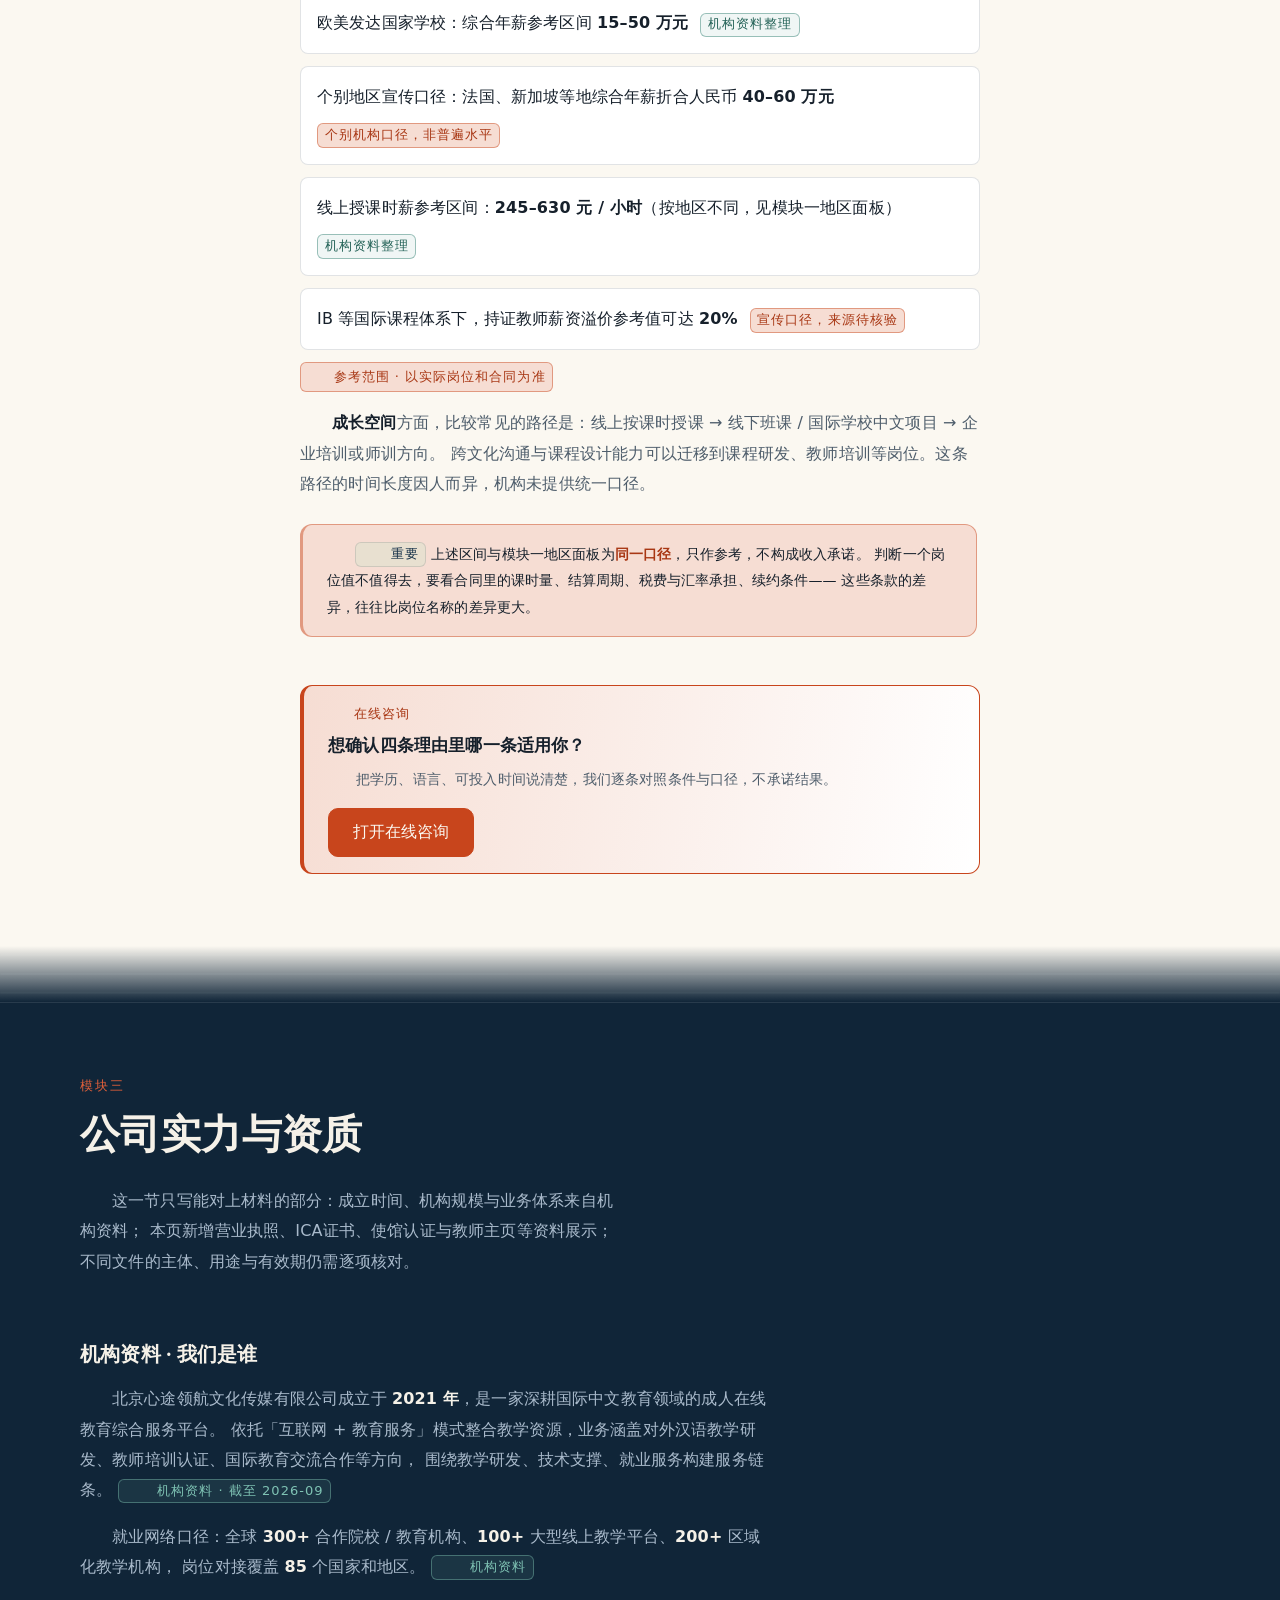
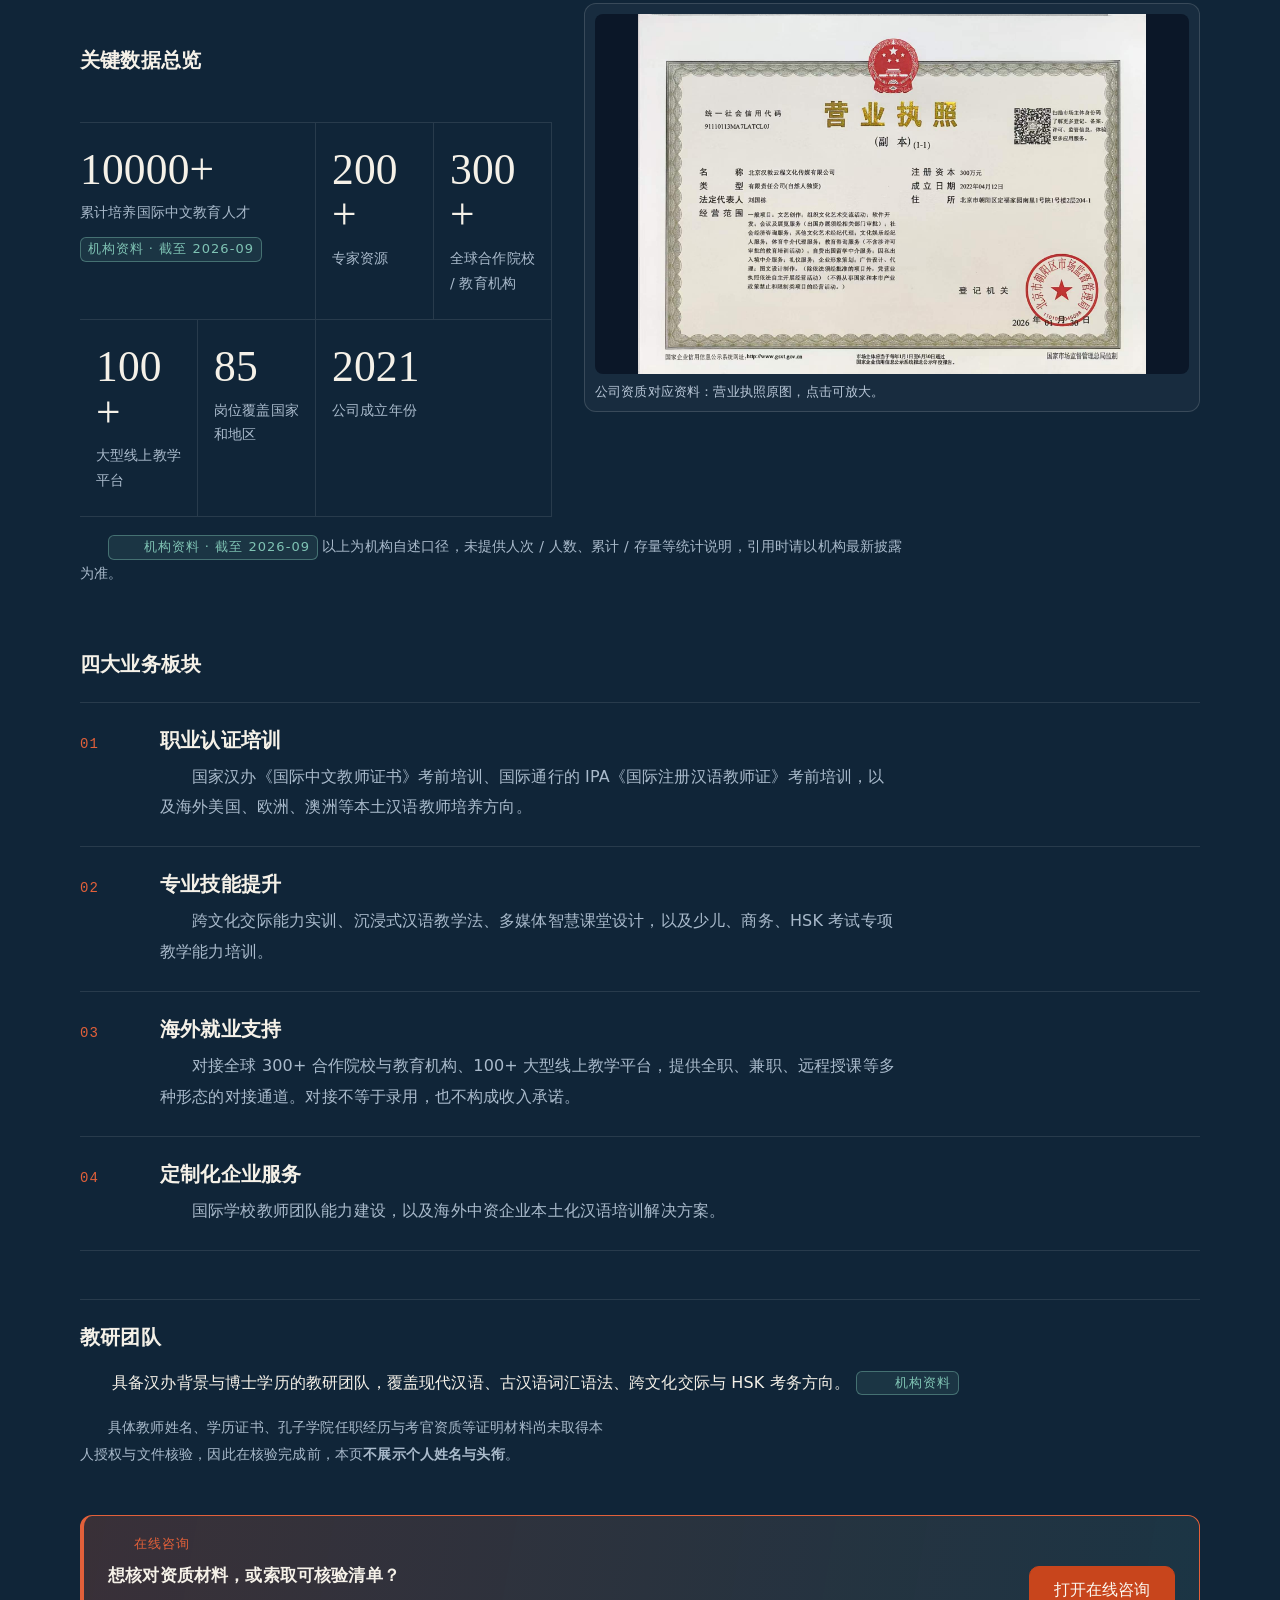
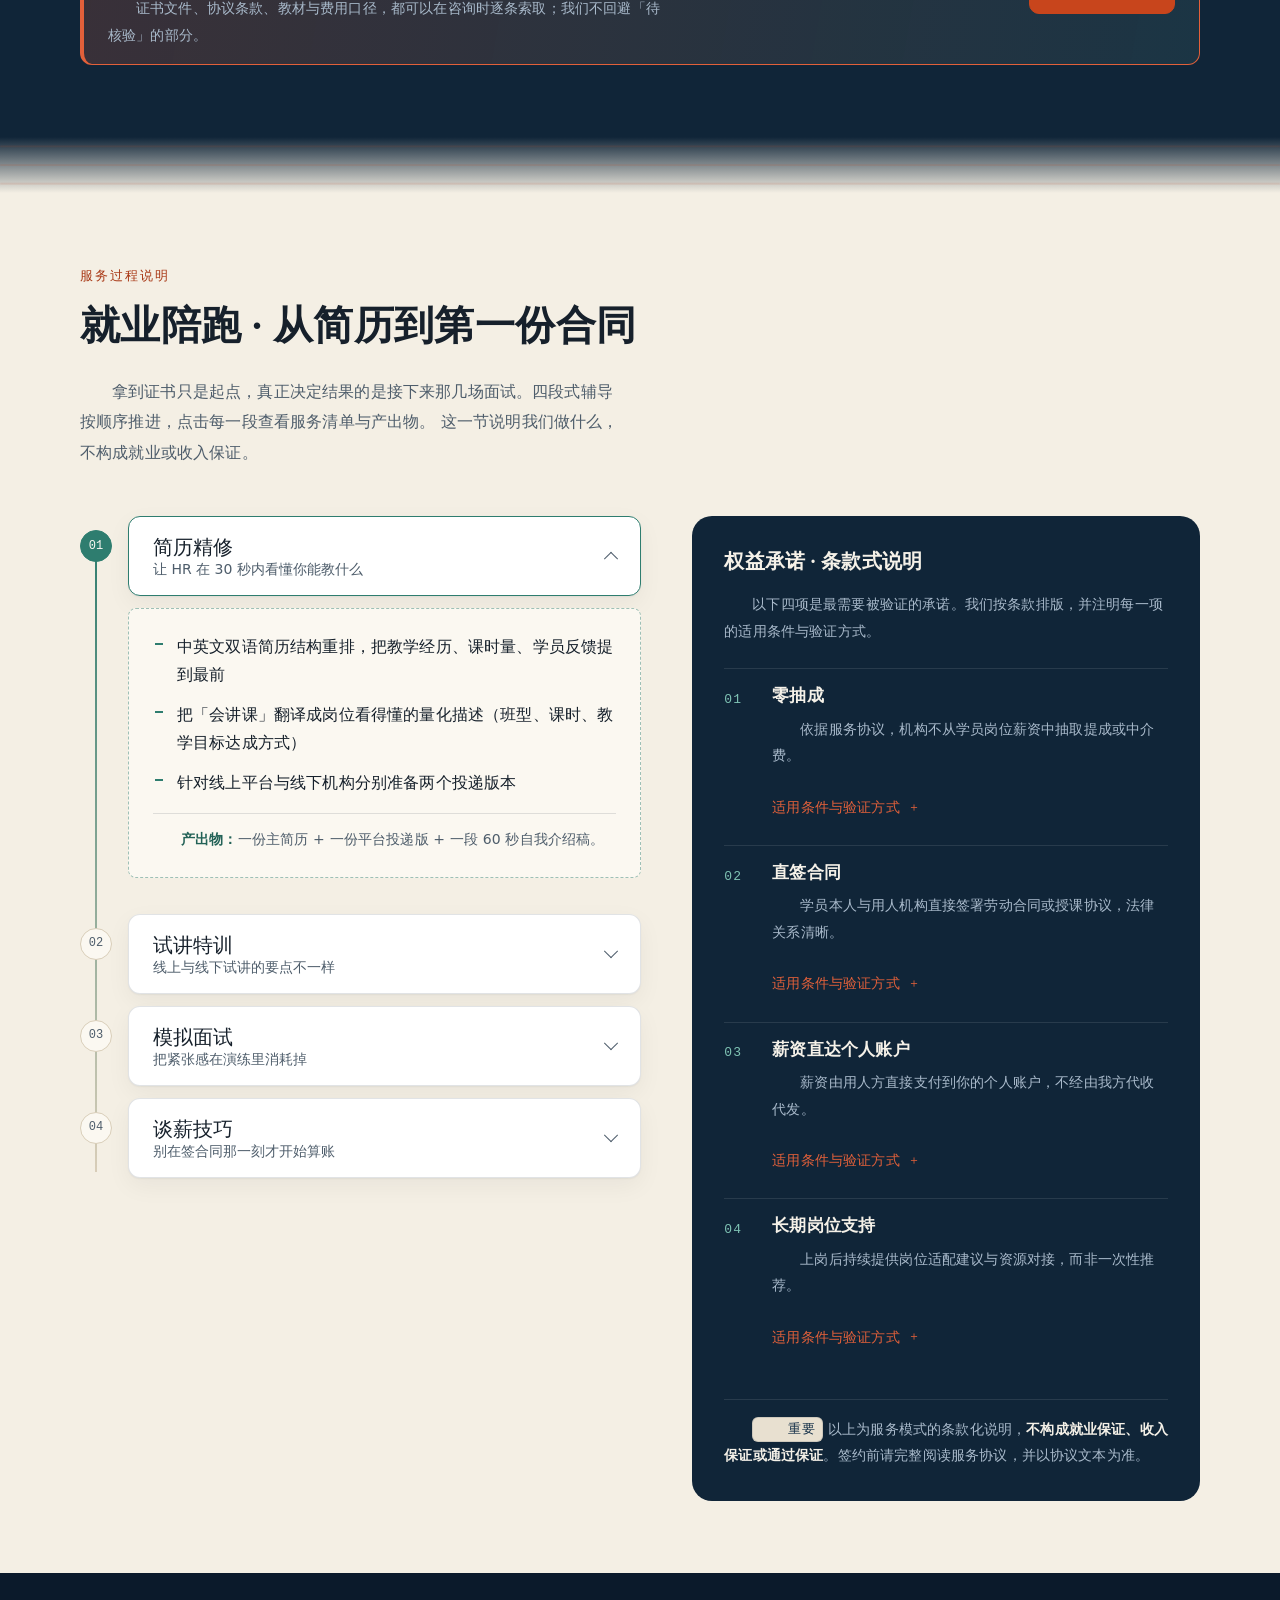
==== commit 3bc4cd6d: "Simplify case feedback wording" ====
--- a/hanjiao-yuncheng.html
+++ b/hanjiao-yuncheng.html
@@ -163,21 +163,19 @@
 
       <!-- 1.2 资料截图案例入口 -->
       <div class="case-entry" id="caseEntry" role="note" aria-labelledby="caseEntryTitle">
-        <p class="case-entry__eyebrow">案例入口</p>
-        <h3 class="case-entry__title" id="caseEntryTitle">先看三条真实反馈，再看完整案例库</h3>
+        <h3 class="case-entry__title" id="caseEntryTitle">三条真实反馈</h3>
         <p class="case-entry__text">
           以下内容摘自 PDF 第4.3「真实就业」截图：娄好反馈试讲后家长续课，韩青反馈面试通过，
-          黎检桐反馈“面试通过啦”。这些是机构资料中的聊天记录摘要，未做第三方核验，不代表就业或收入承诺。
-        </p>
-        <p class="case-entry__text">完整的审核、签协议、课时费沟通，以及 Nancy L.、Nancy T.、婷婷洪的教师主页数据，见模块三案例库：</p>
+          黎检桐反馈“面试通过啦”。这些是机构资料中的聊天记录摘要，不代表就业或收入承诺。
+        </p>
+        <p class="case-entry__text">资料中还记录了审核通过、签协议、课时费沟通，以及教师主页展示的经验、课量、评分和课程价格：</p>
         <ul class="case-entry__schema">
           <li><b>反馈结果</b>：续课、面试通过、审核通过或签协议</li>
           <li><b>教师主页</b>：经验、课量、评分、评论与截图价格</li>
-          <li><b>资料边界</b>：截图可读信息，不替截图外推就业率</li>
+          <li><b>资料范围</b>：仅展示截图中能够读到的内容</li>
         </ul>
         <p class="case-entry__meta">
-          <span class="tag tag--info">资料截图案例</span>
-          <span class="tag tag--warn">未做第三方核验</span>
+          <span class="tag tag--info">资料截图</span>
         </p>
       </div>
 
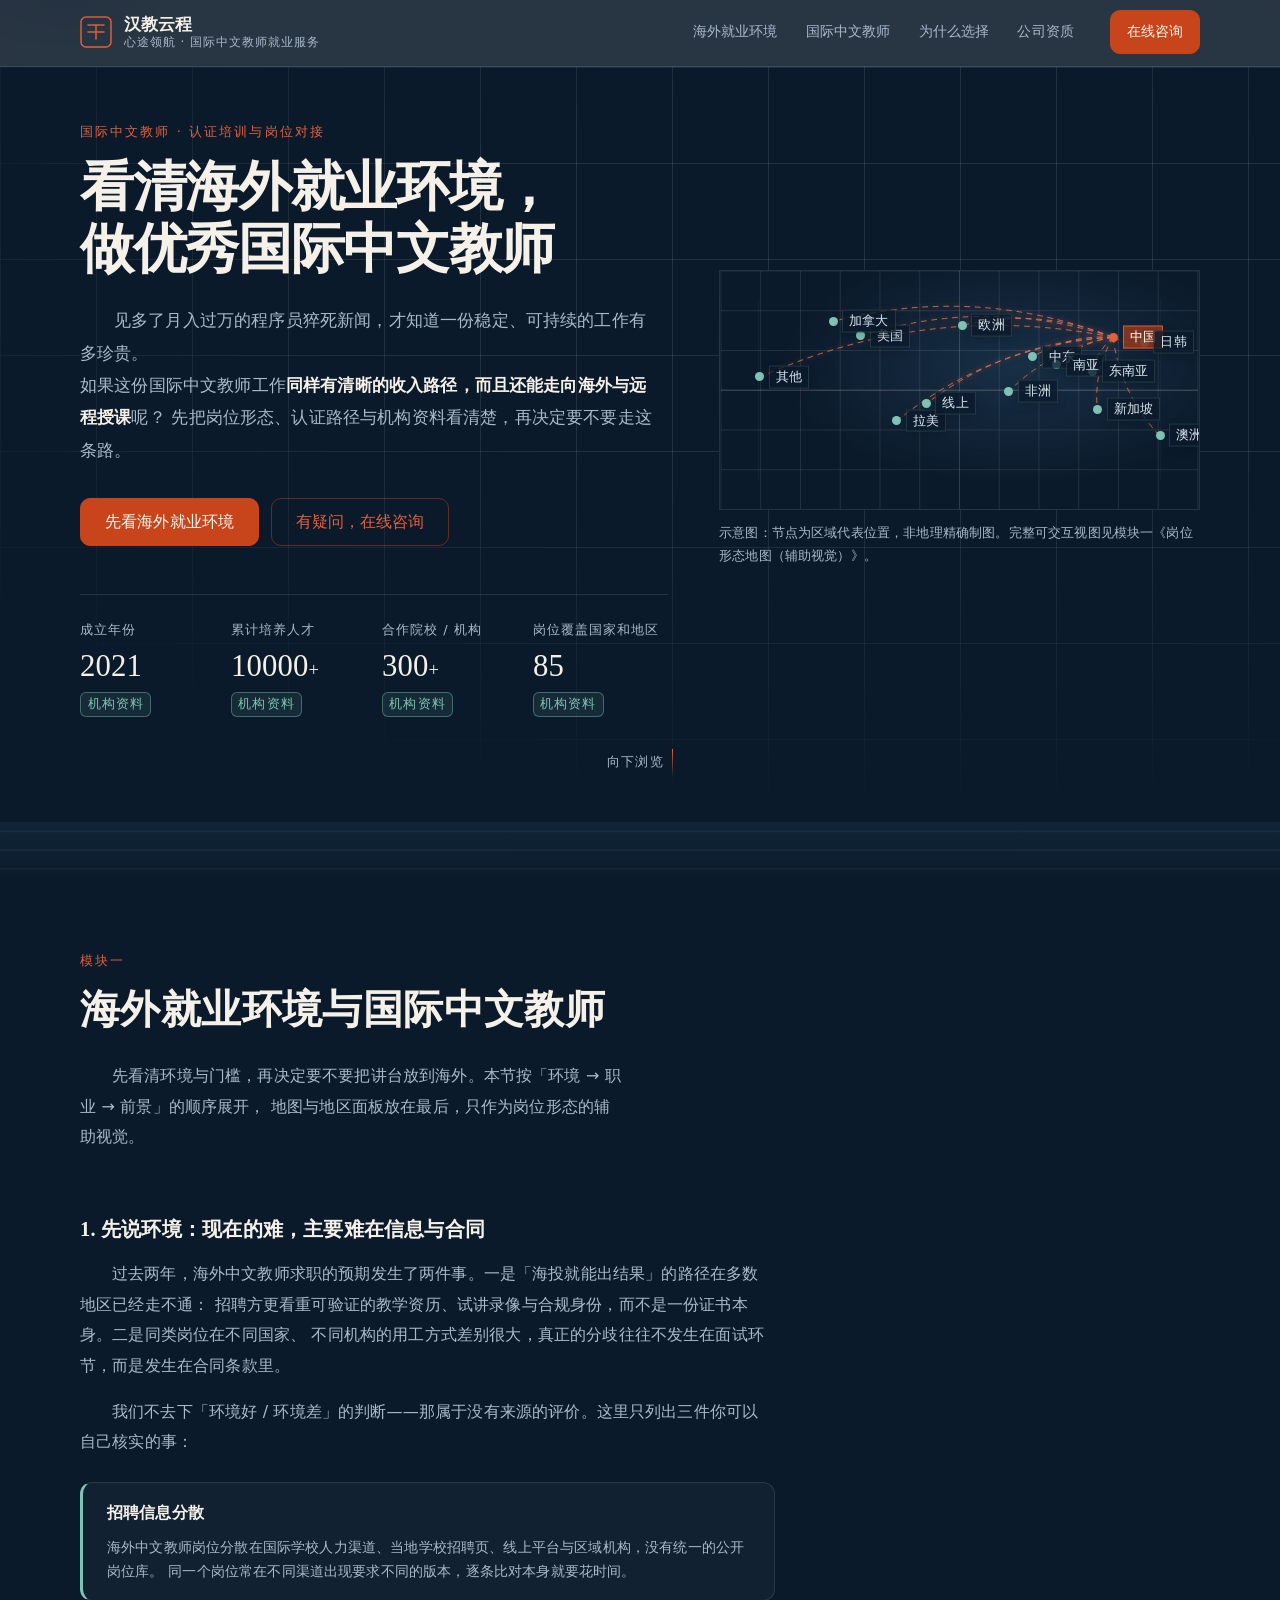
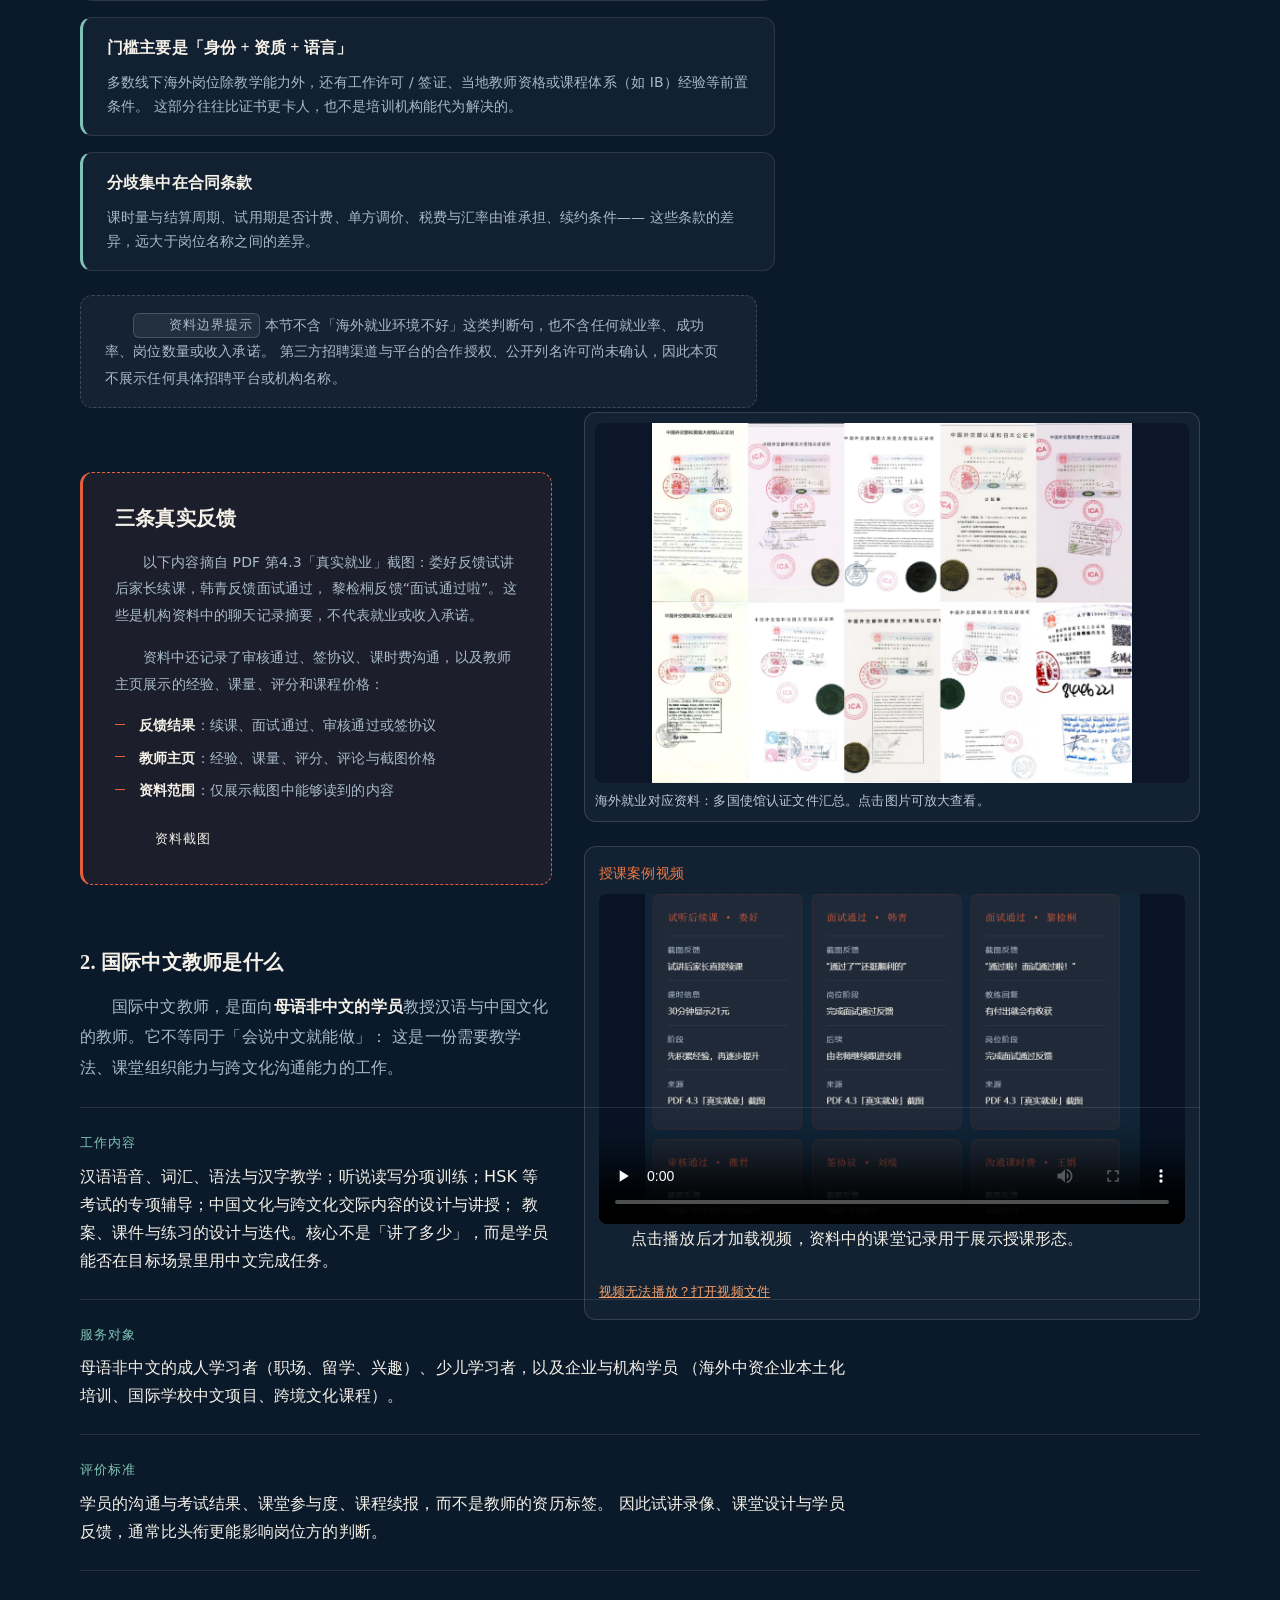
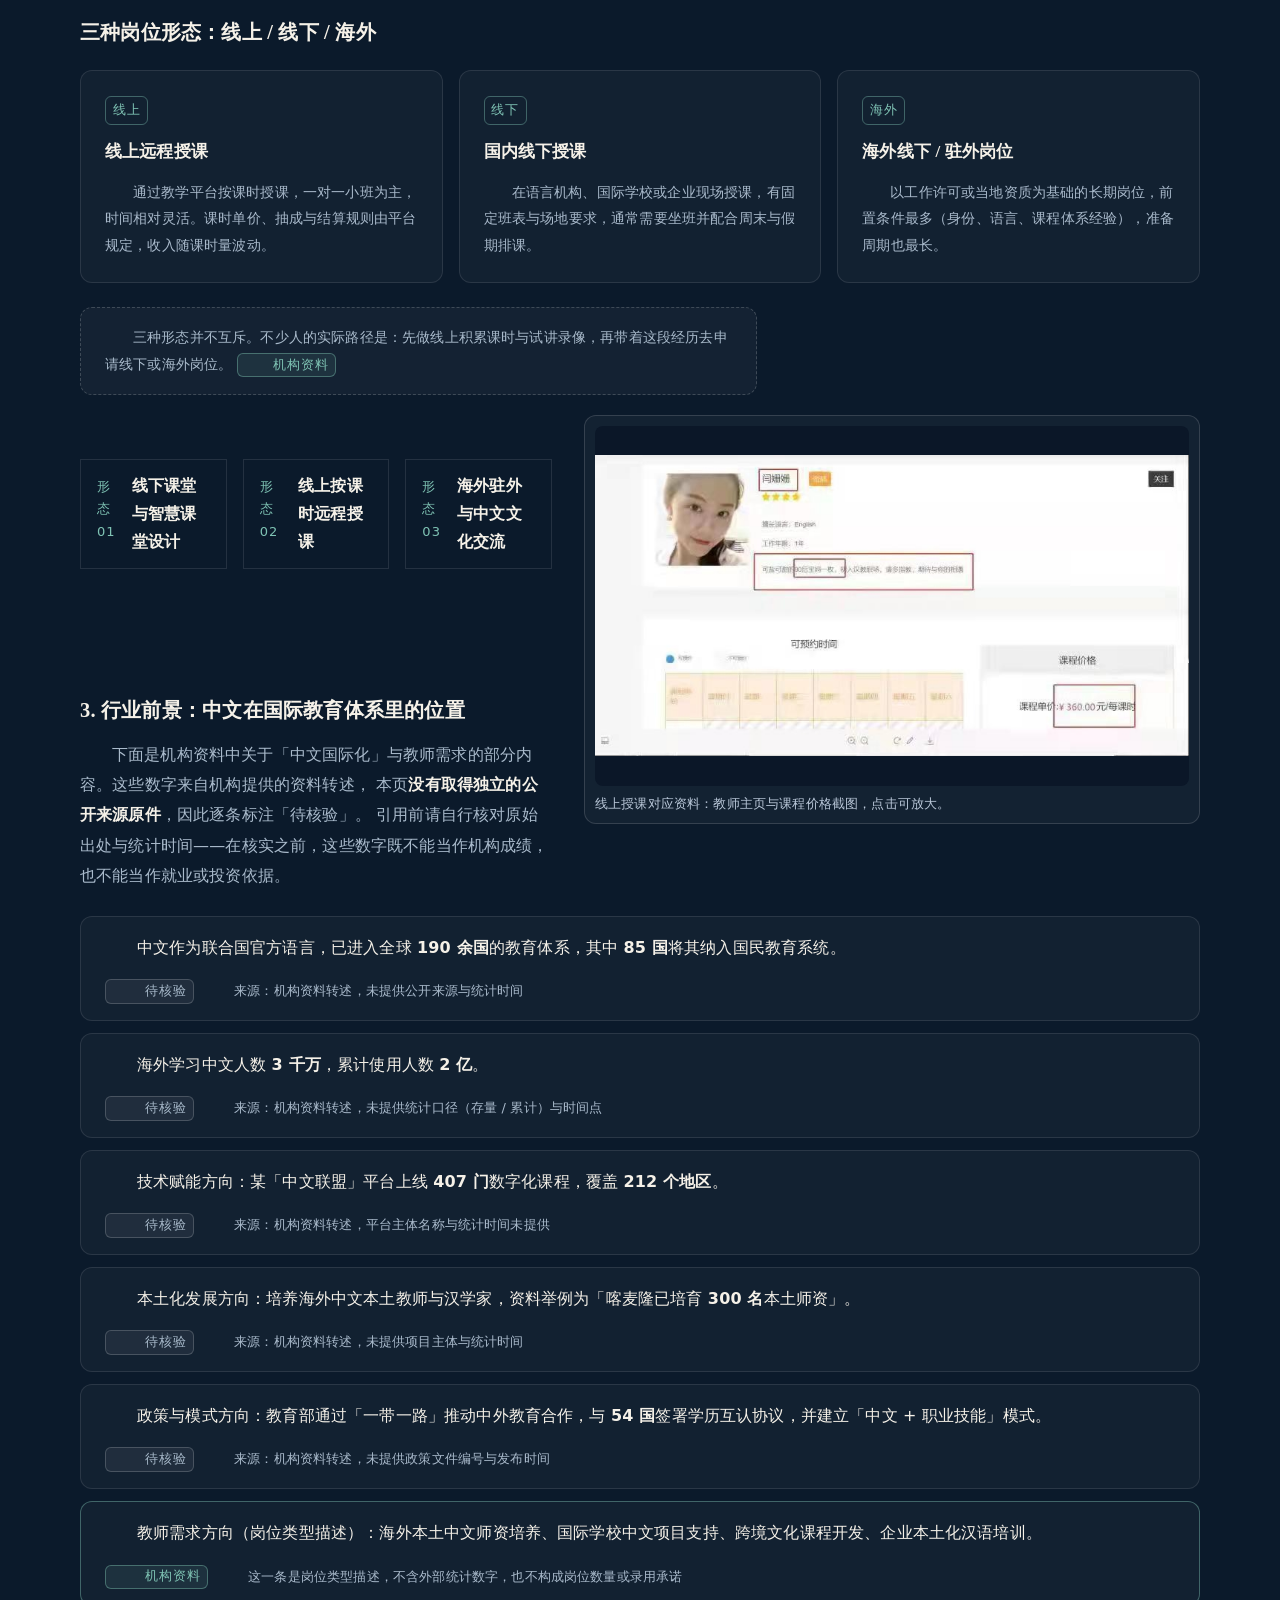
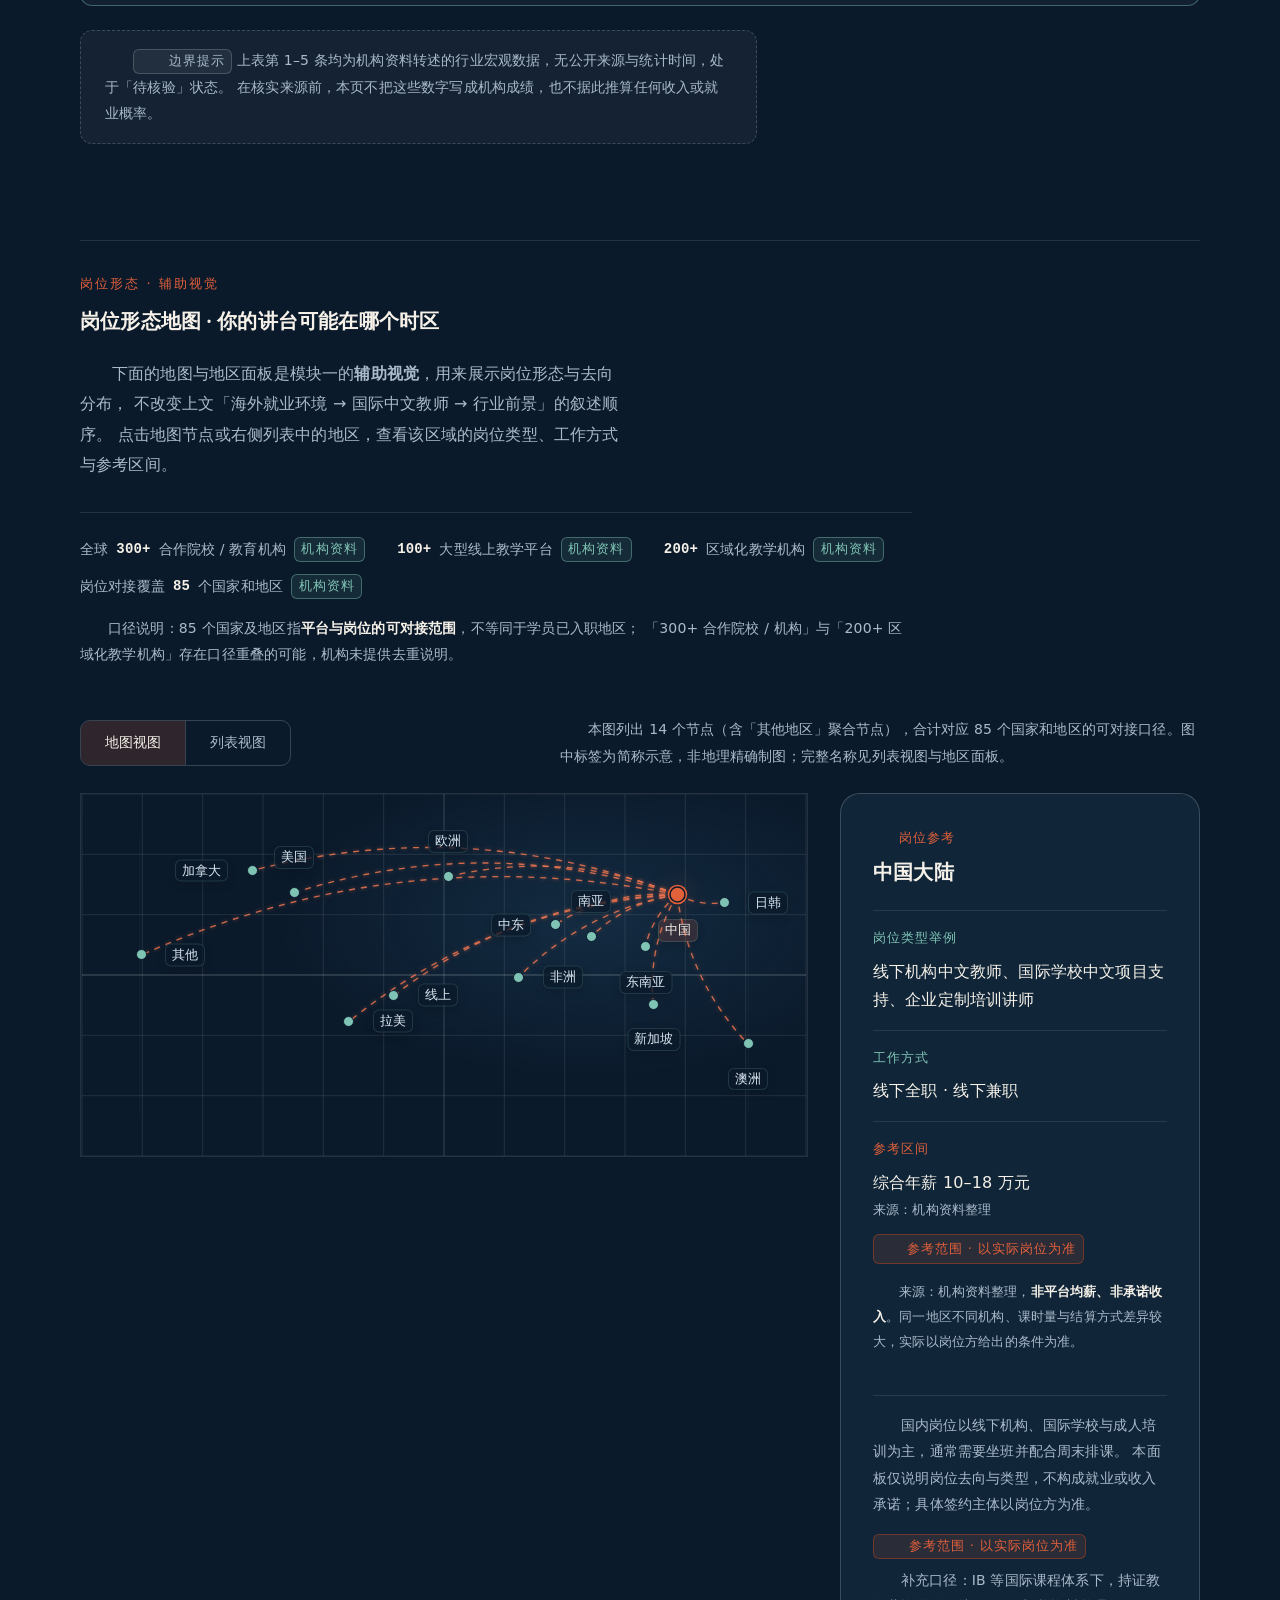
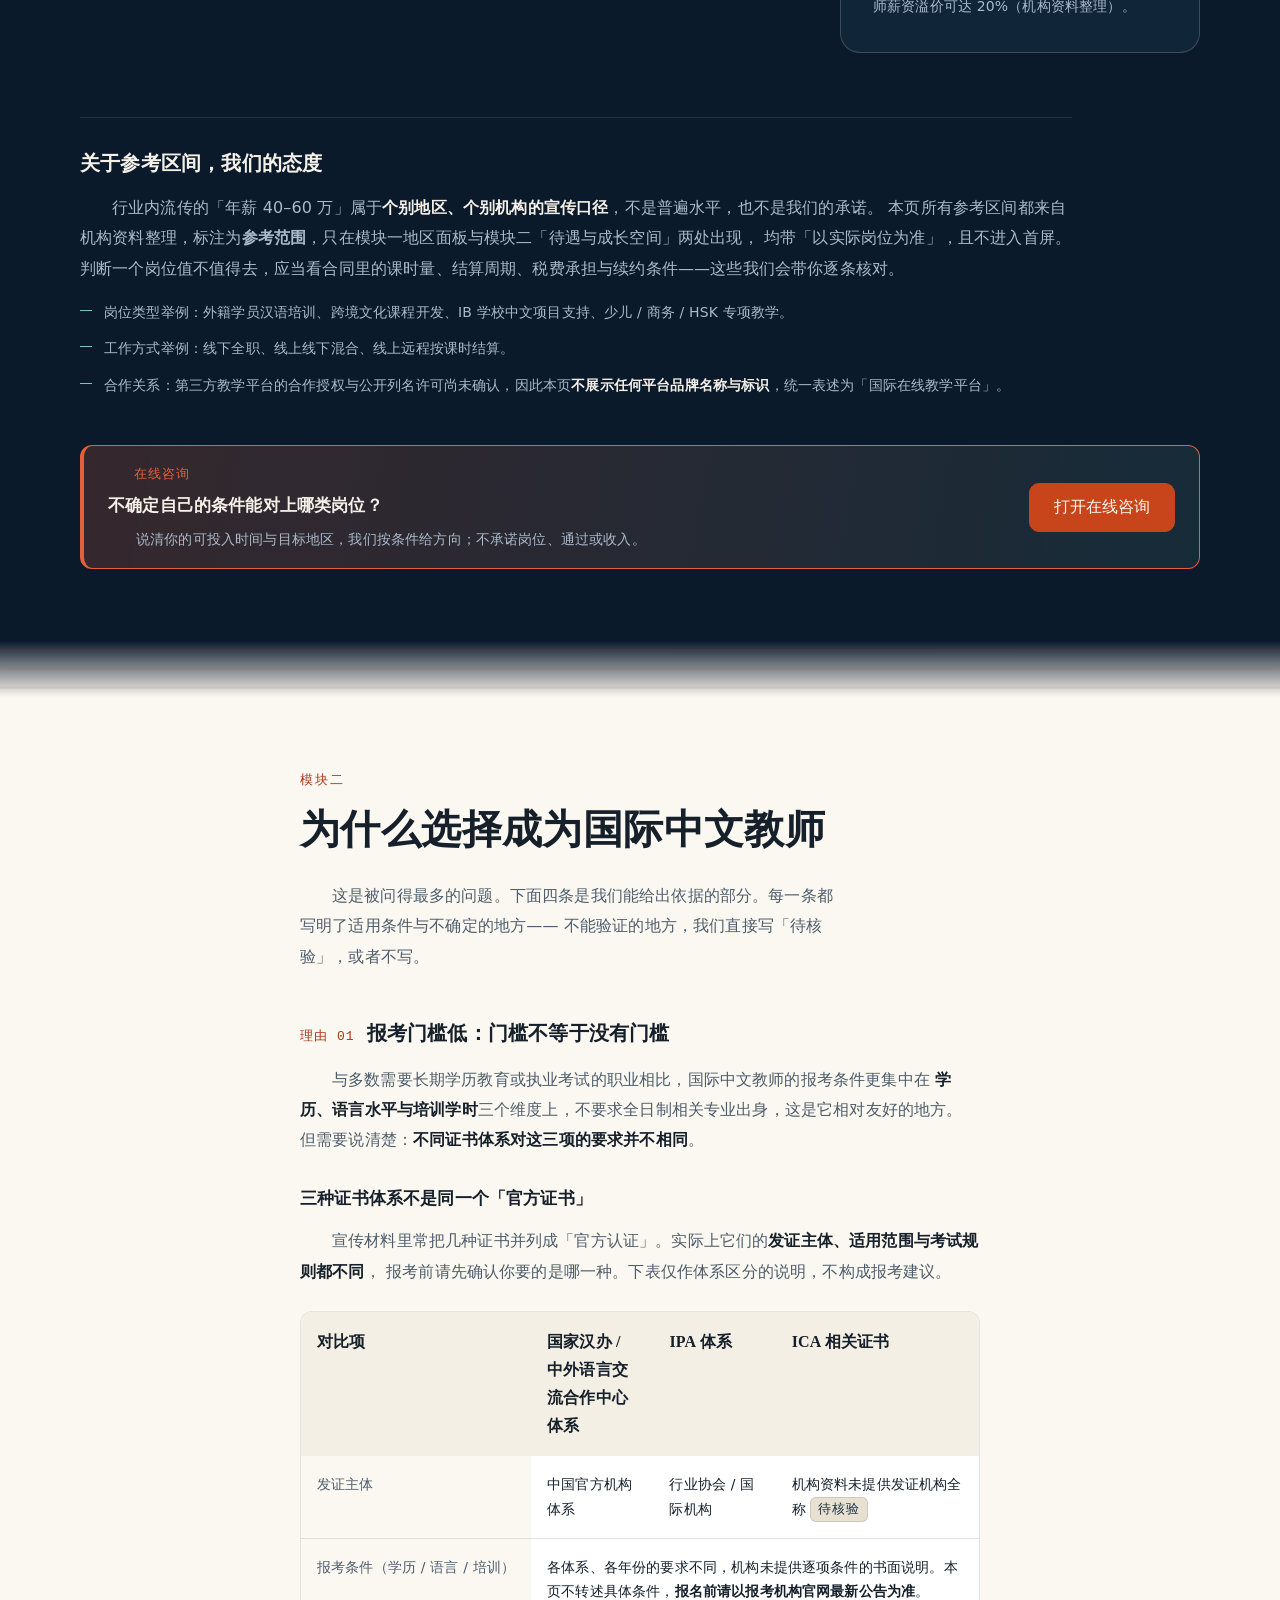
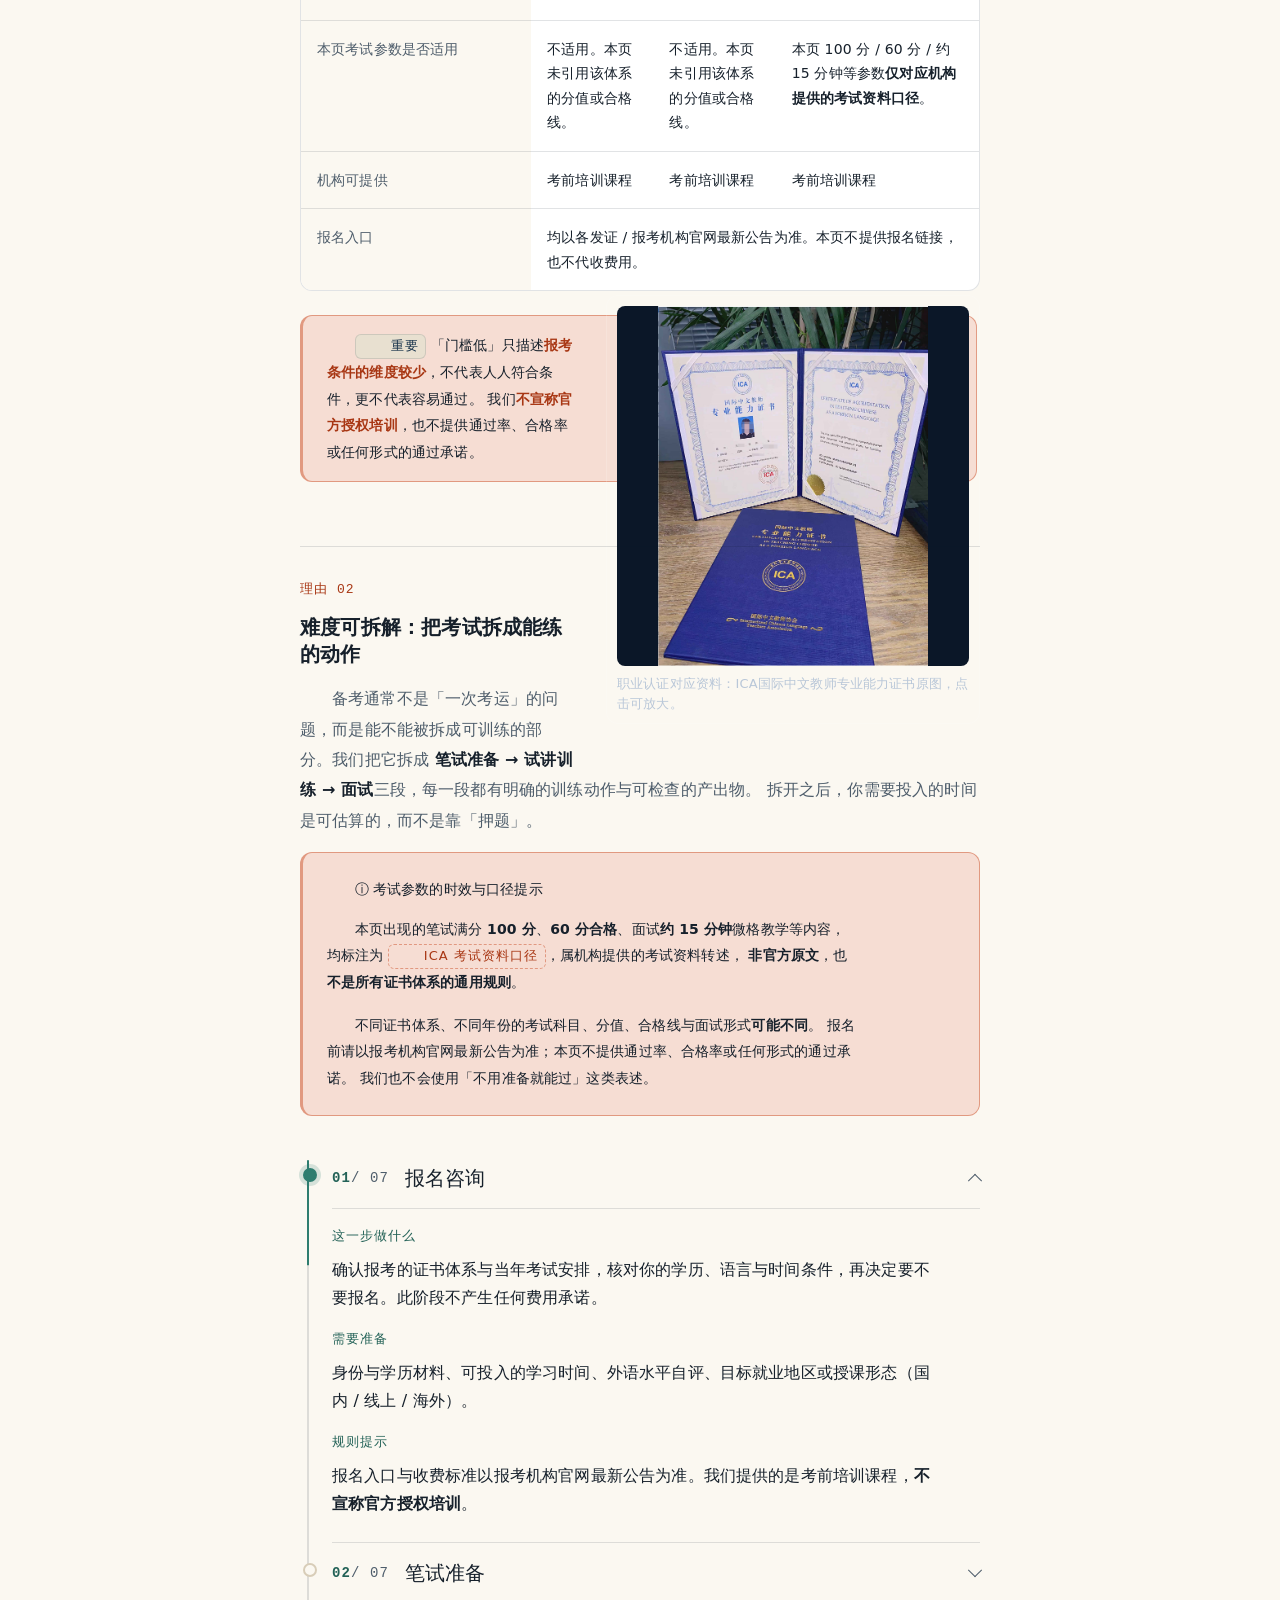
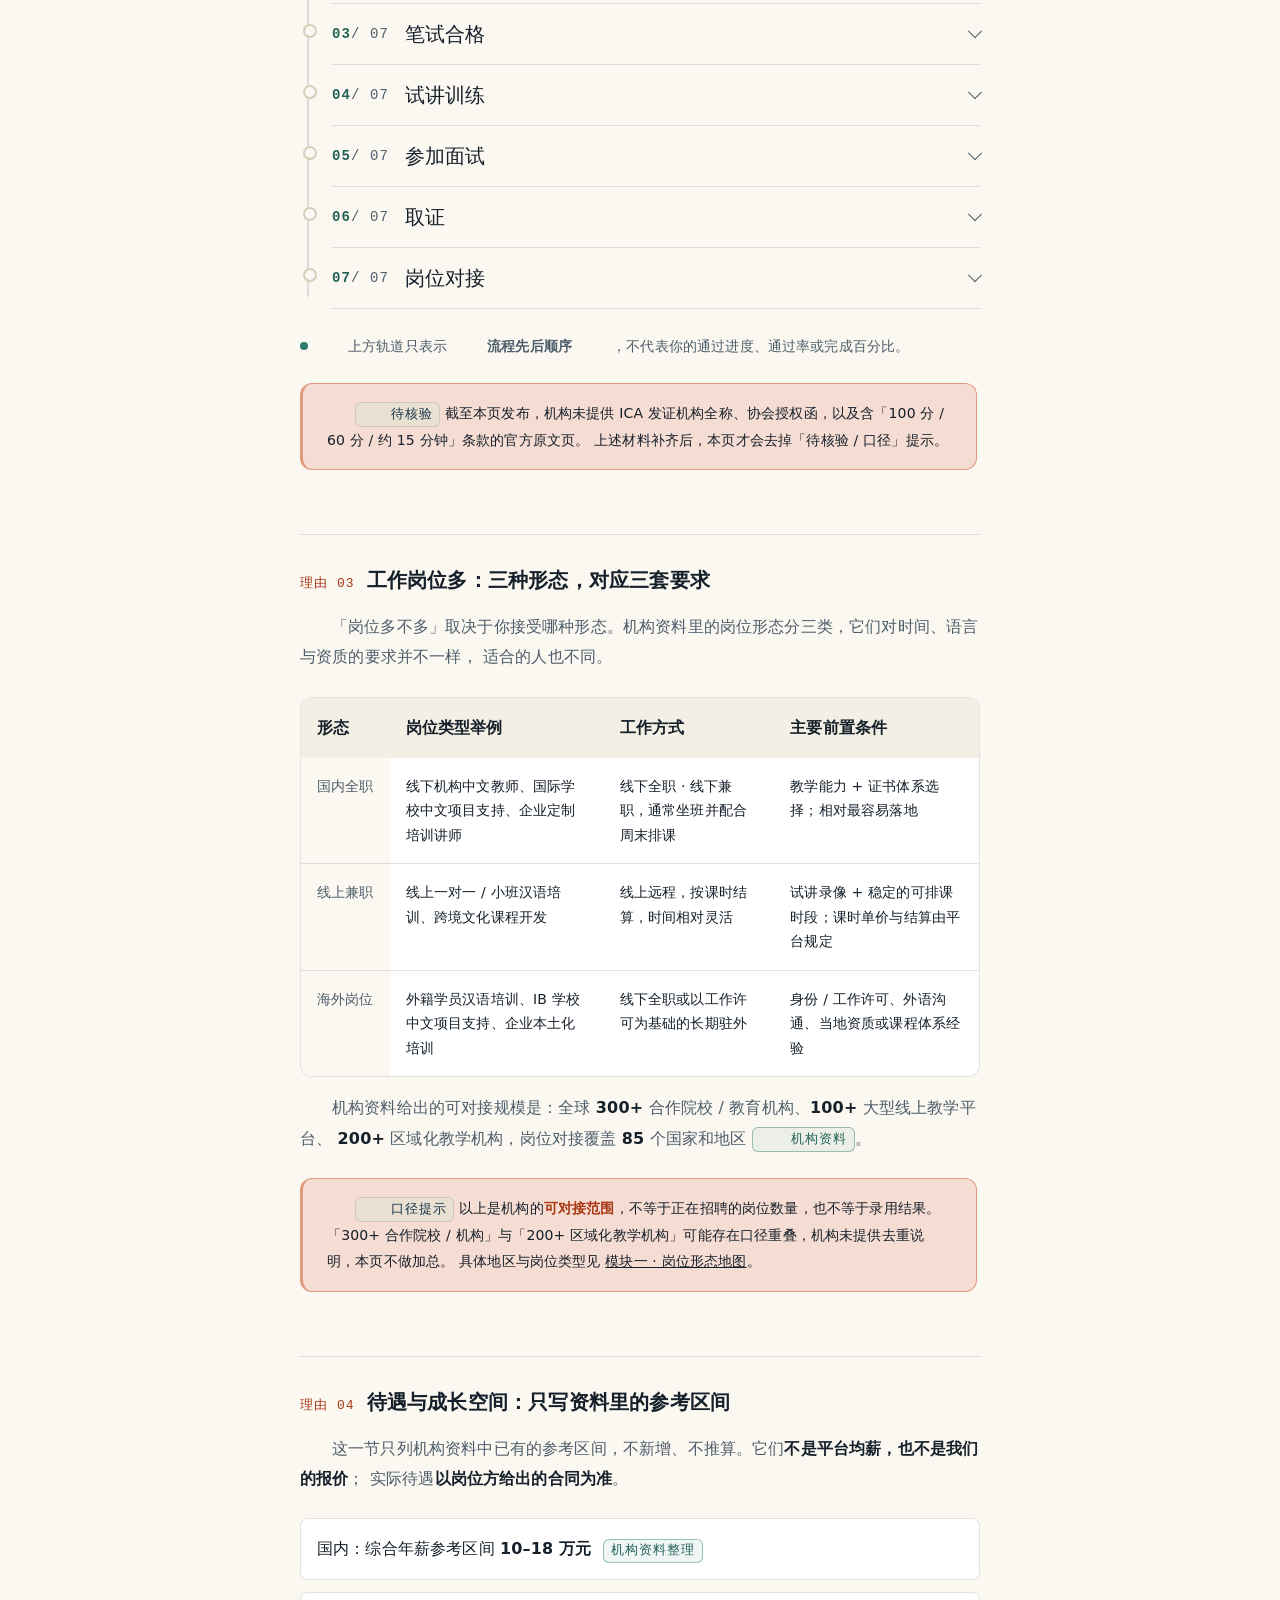
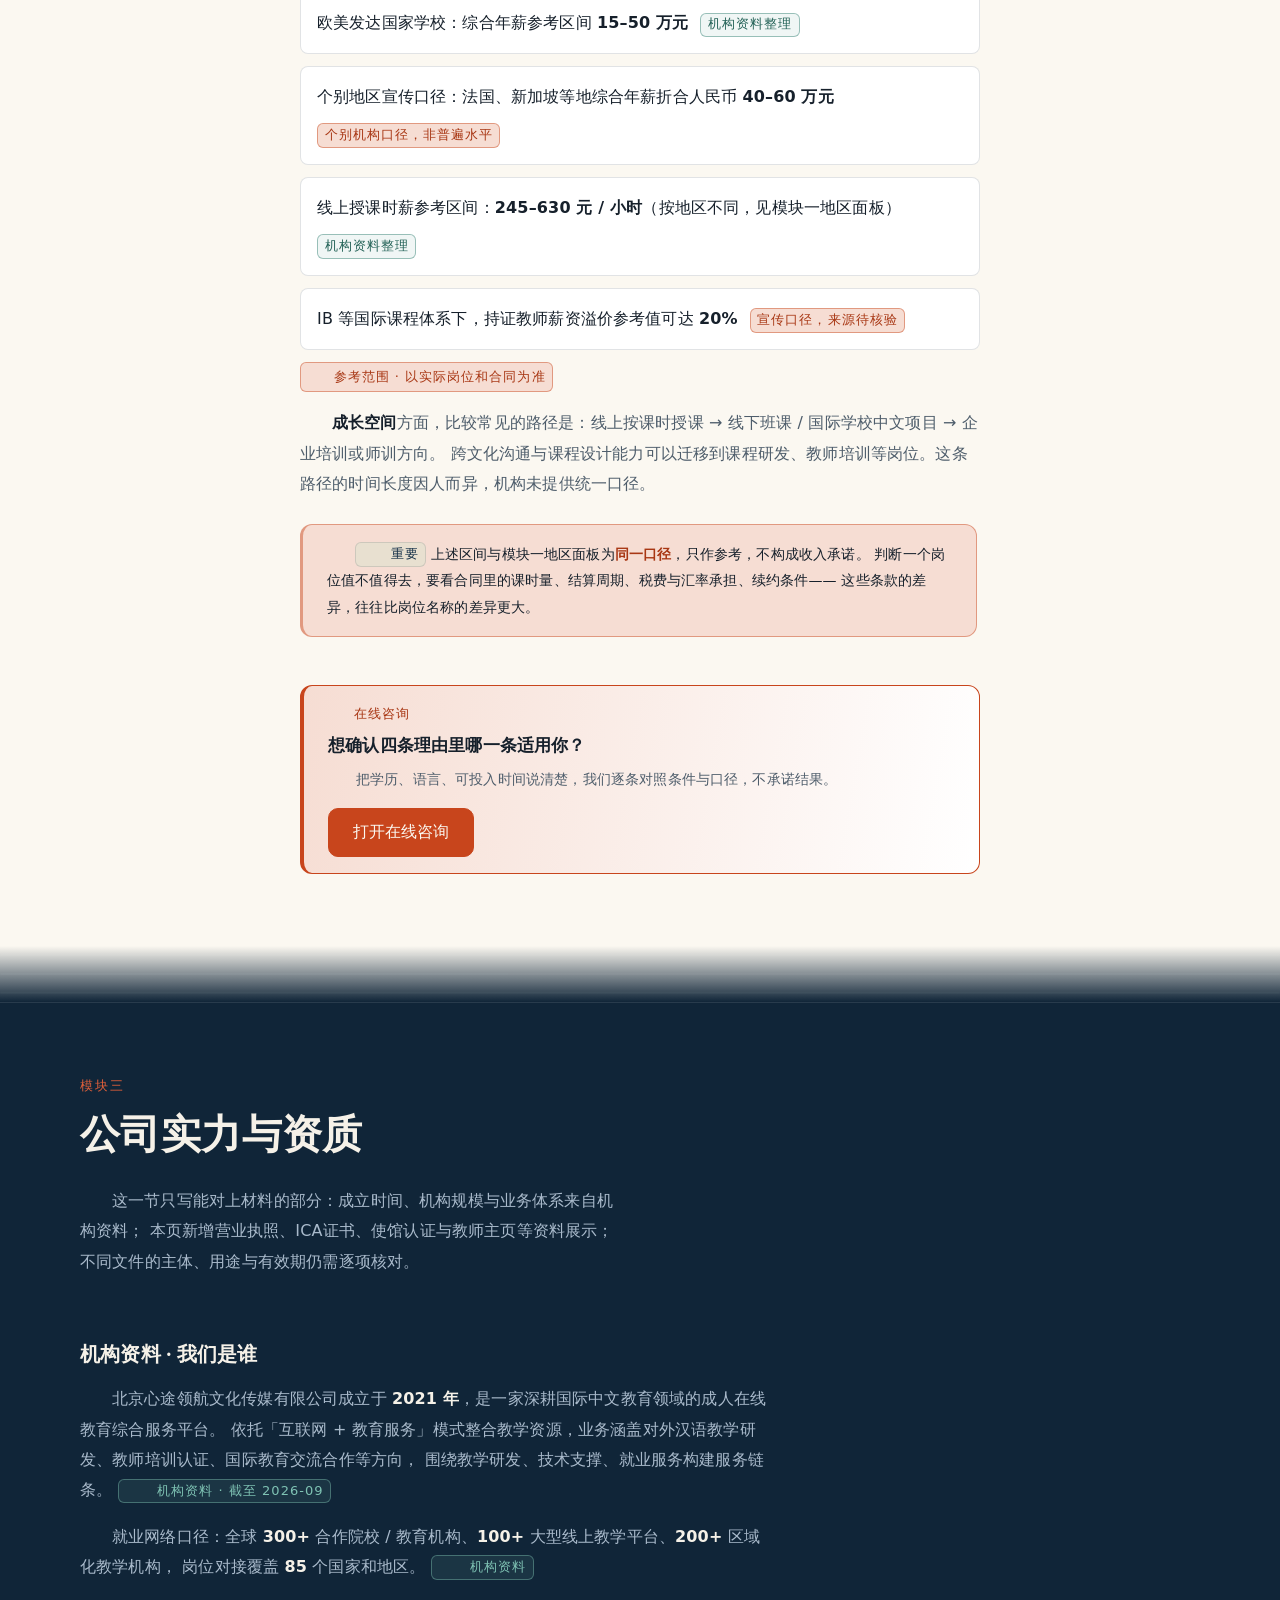
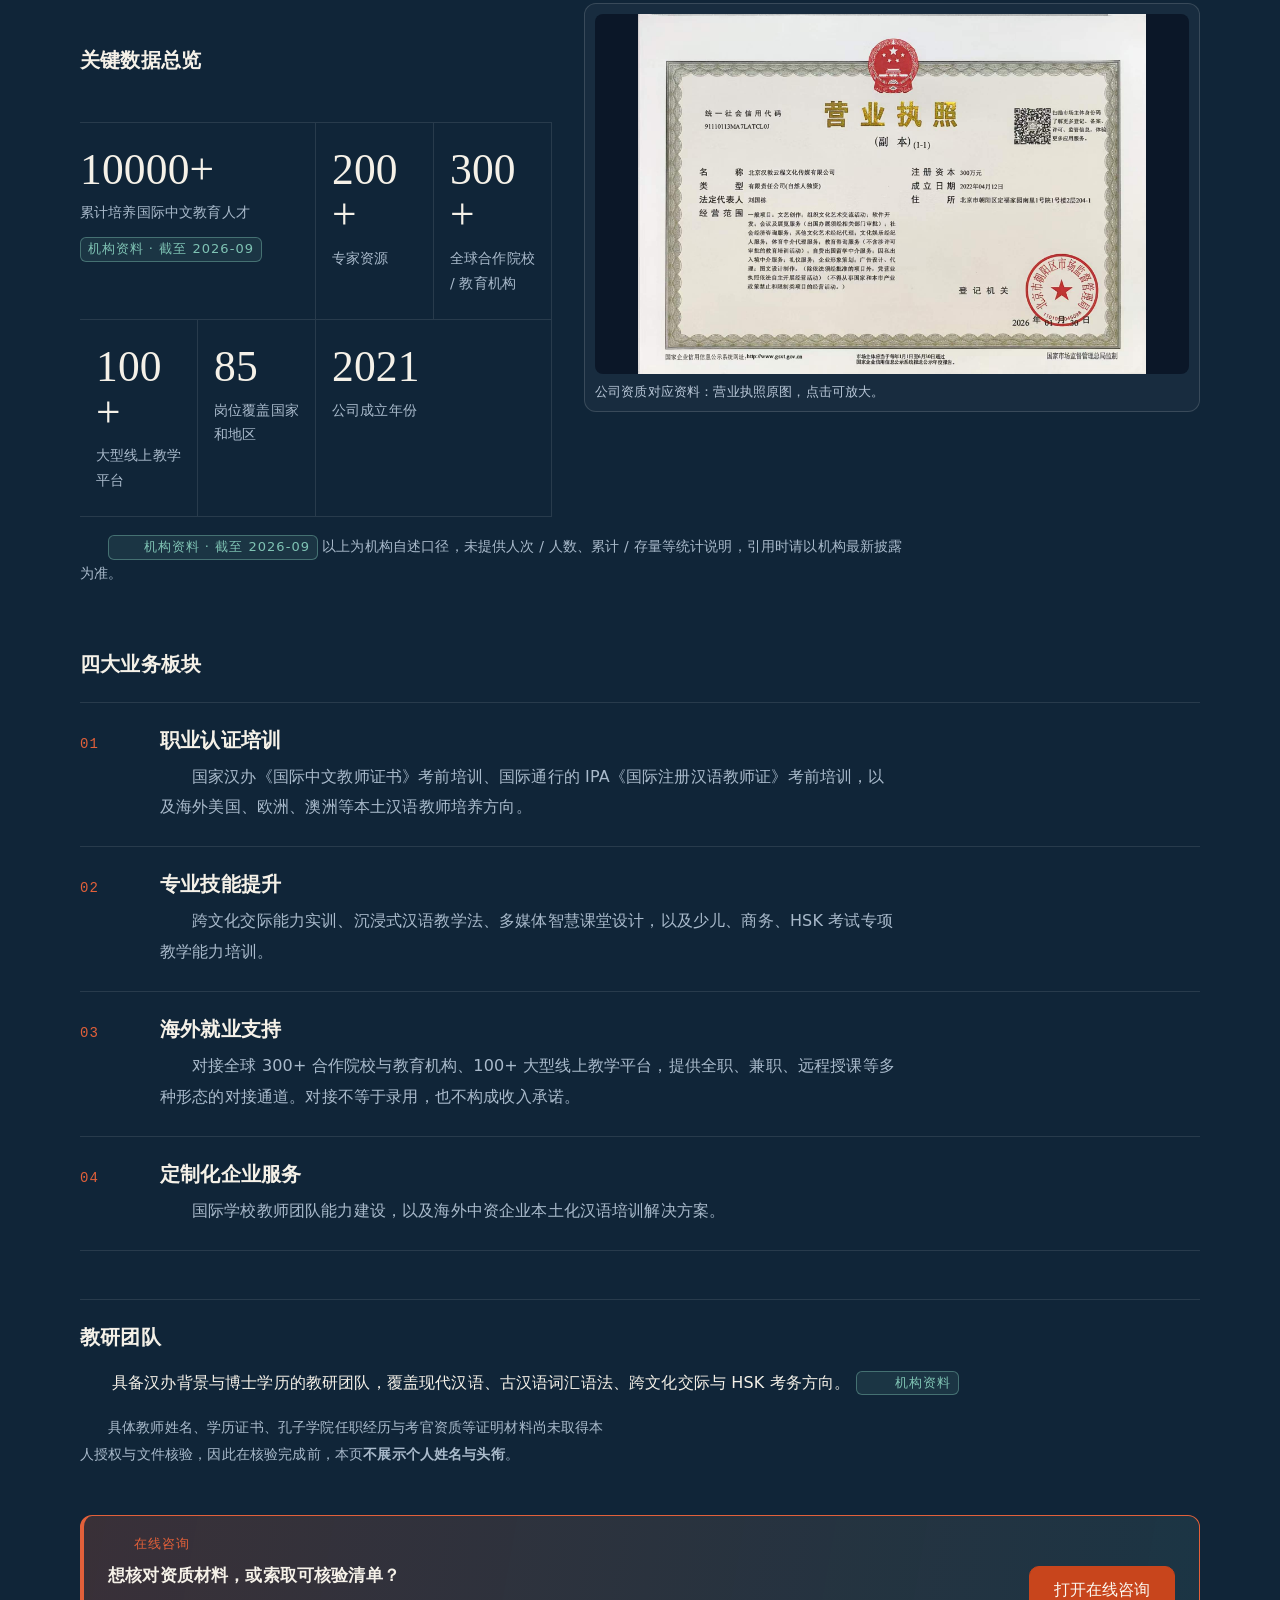
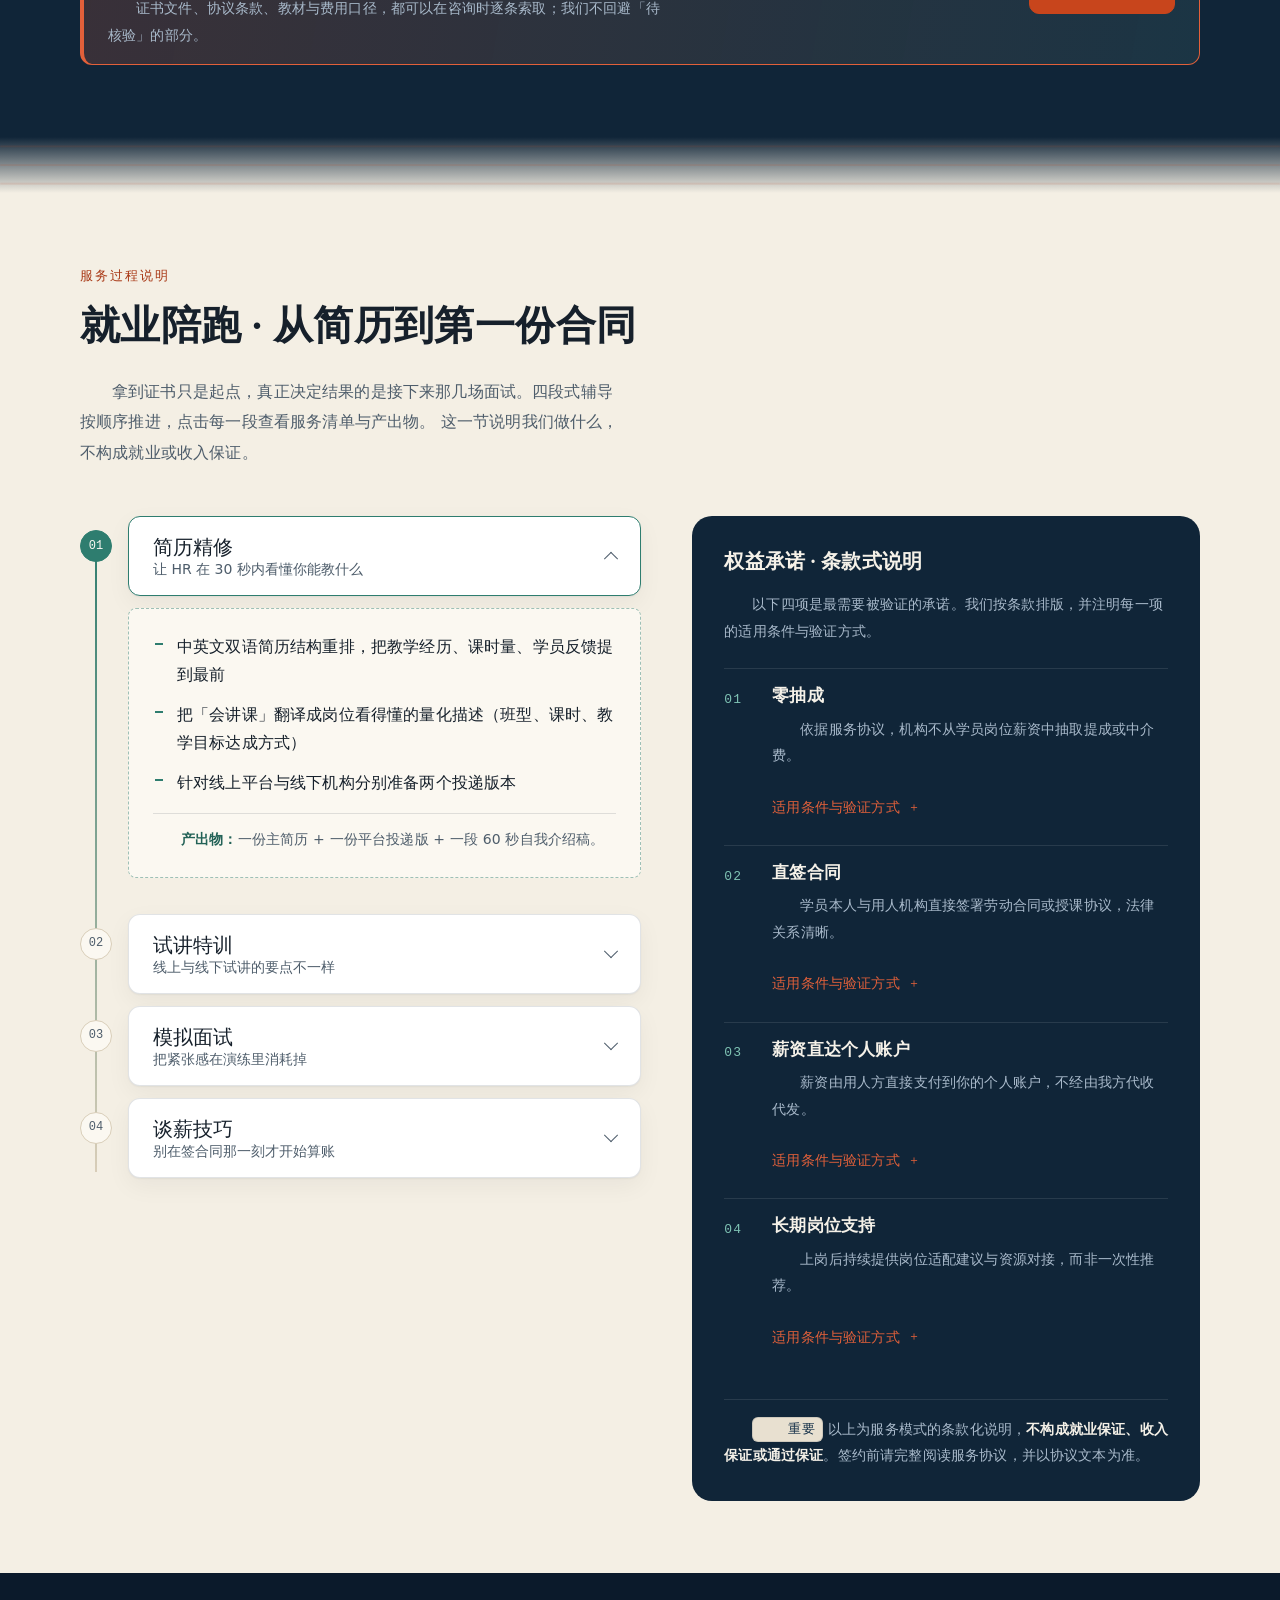
==== commit f4c2b36e: "Prevent video preload from blocking page" ====
--- a/hanjiao-yuncheng.html
+++ b/hanjiao-yuncheng.html
@@ -159,7 +159,7 @@
       </div>
 
       <div class="topic-proof"><figure><a href="assets/资料/使馆认证.jpg" target="_blank" rel="noopener"><img src="assets/资料/使馆认证.jpg" alt="多国使馆认证文件，点击放大" loading="lazy"></a><figcaption>海外就业对应资料：多国使馆认证文件汇总。点击图片可放大查看。</figcaption></figure></div>
-      <div class="topic-video"><p class="topic-video__label">授课案例视频</p><video controls playsinline preload="metadata" poster="assets/资料/就业反馈.png"><source src="assets/teaching-case.mp4" type="video/mp4">当前浏览器不支持视频播放，请下载后观看。</video><p>资料中的课堂记录，用于展示授课形态。</p><a class="video-download" href="assets/teaching-case.mp4" target="_blank" rel="noopener">视频无法播放？打开视频文件</a></div>
+      <div class="topic-video"><p class="topic-video__label">授课案例视频</p><video controls playsinline preload="none" poster="assets/资料/就业反馈.png"><source src="assets/teaching-case.mp4" type="video/mp4">当前浏览器不支持视频播放，请下载后观看。</video><p>点击播放后才加载视频，资料中的课堂记录用于展示授课形态。</p><a class="video-download" href="assets/teaching-case.mp4" target="_blank" rel="noopener">视频无法播放？打开视频文件</a></div>
 
       <!-- 1.2 资料截图案例入口 -->
       <div class="case-entry" id="caseEntry" role="note" aria-labelledby="caseEntryTitle">
@@ -983,7 +983,7 @@
         <div class="case-media" aria-label="授课案例视频与就业反馈资料">
           <div class="case-media__video">
             <p class="case-media__label">授课案例视频</p>
-            <video controls preload="metadata" poster="assets/资料/就业反馈.png">
+            <video controls preload="none" poster="assets/资料/就业反馈.png">
               <source src="assets/teaching-case.mp4" type="video/mp4">
               当前浏览器不支持视频播放。
             </video>
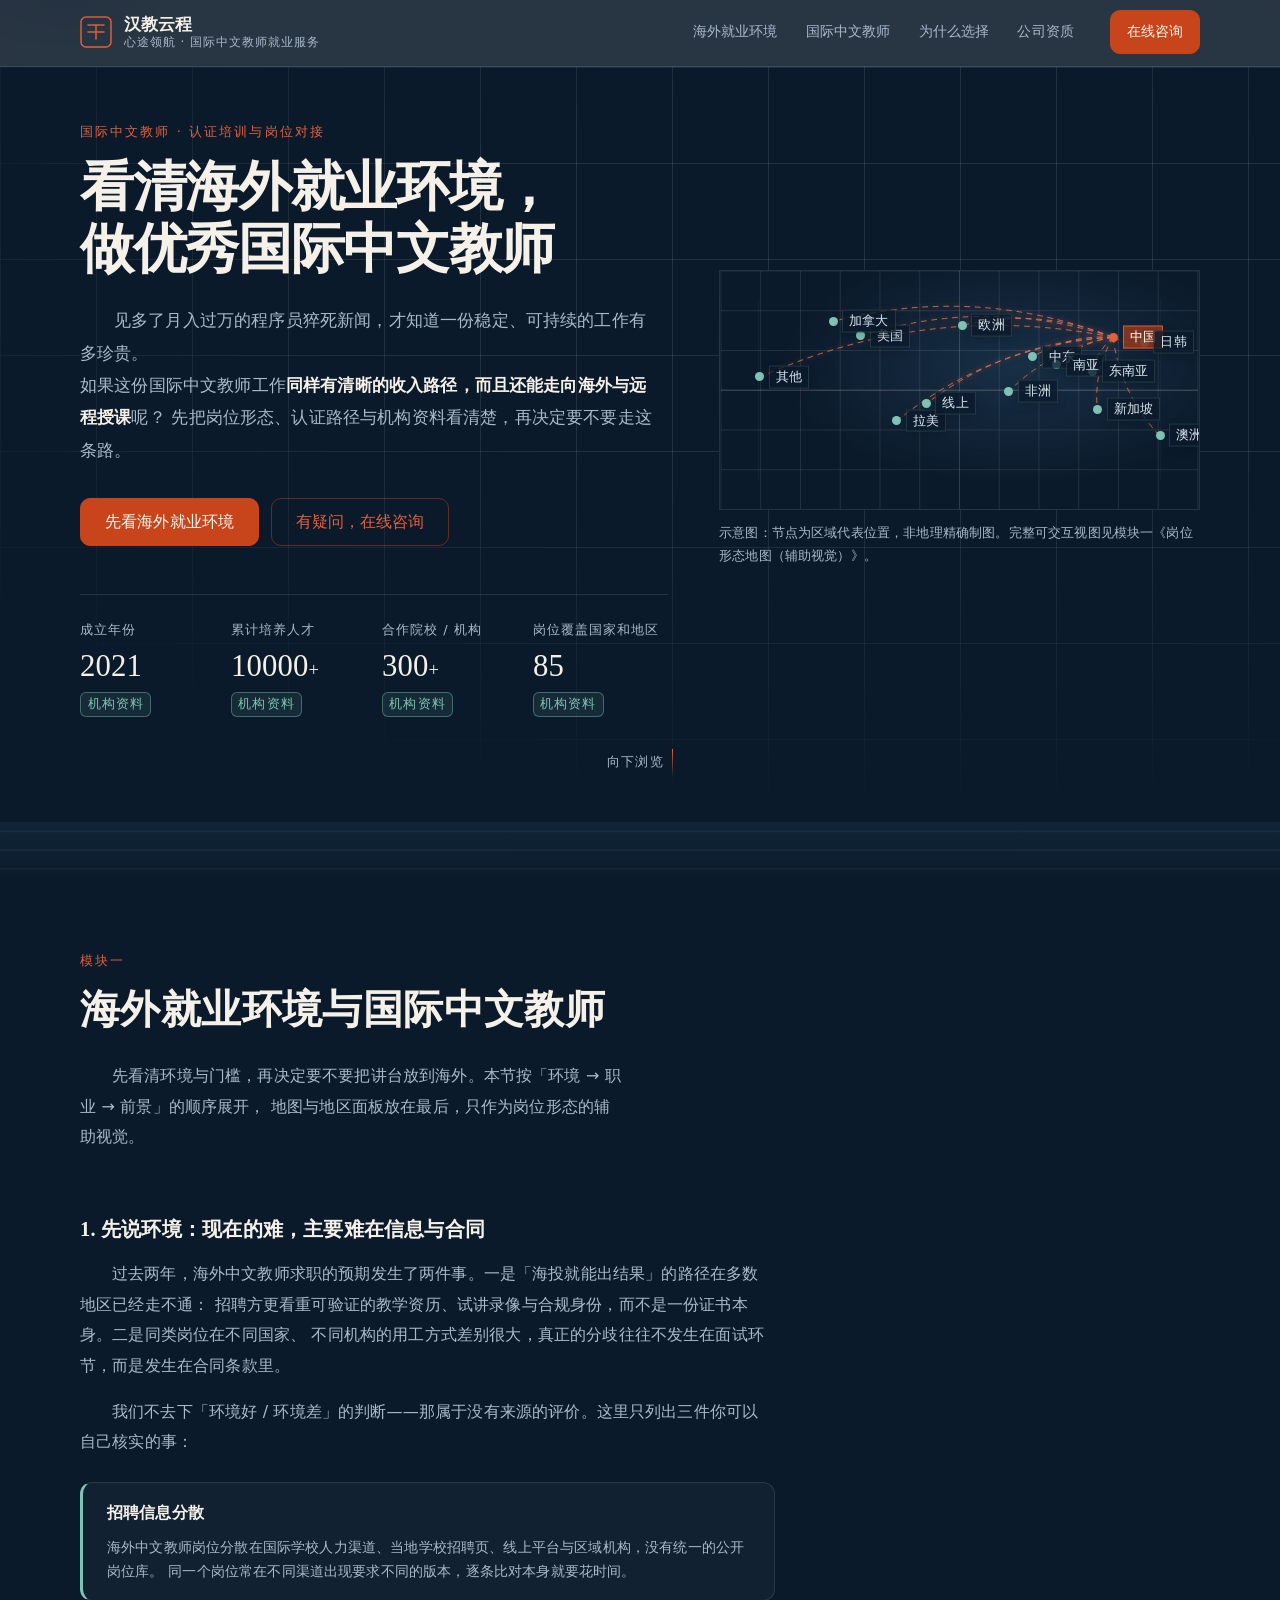
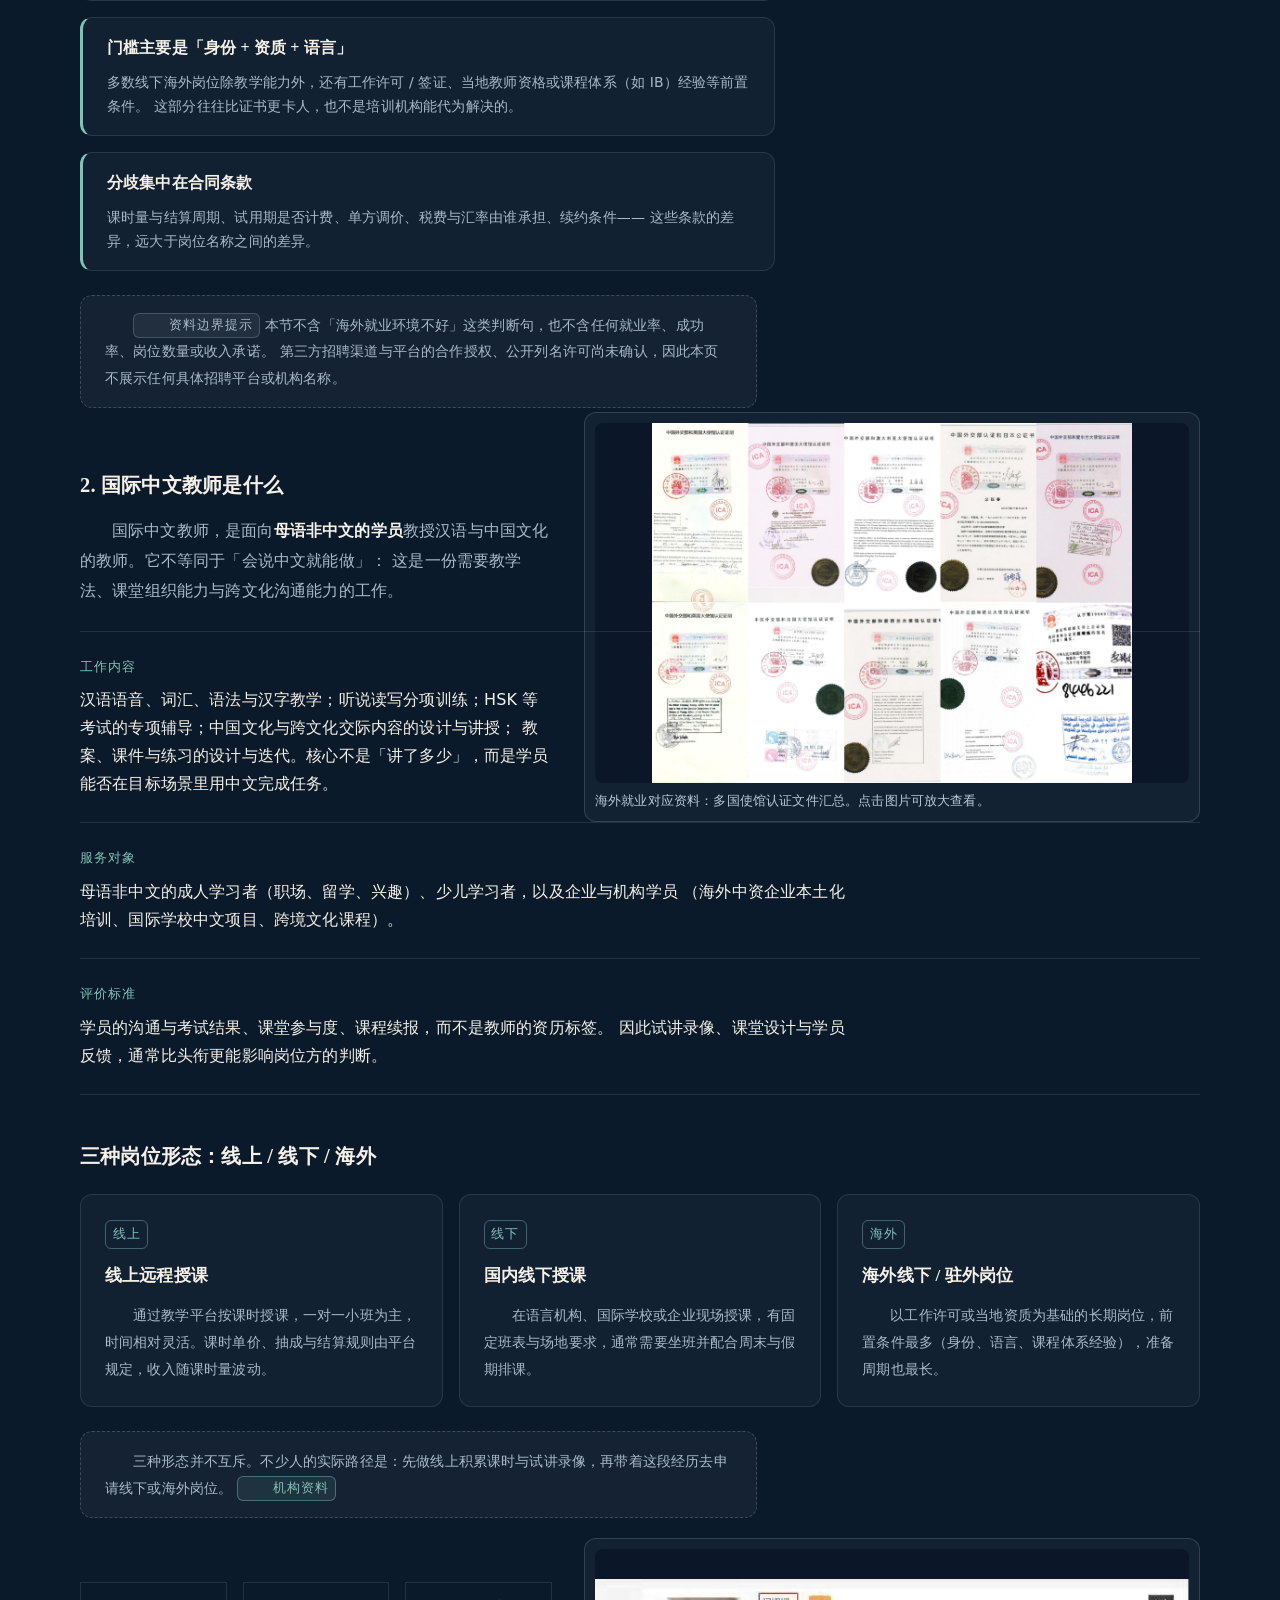
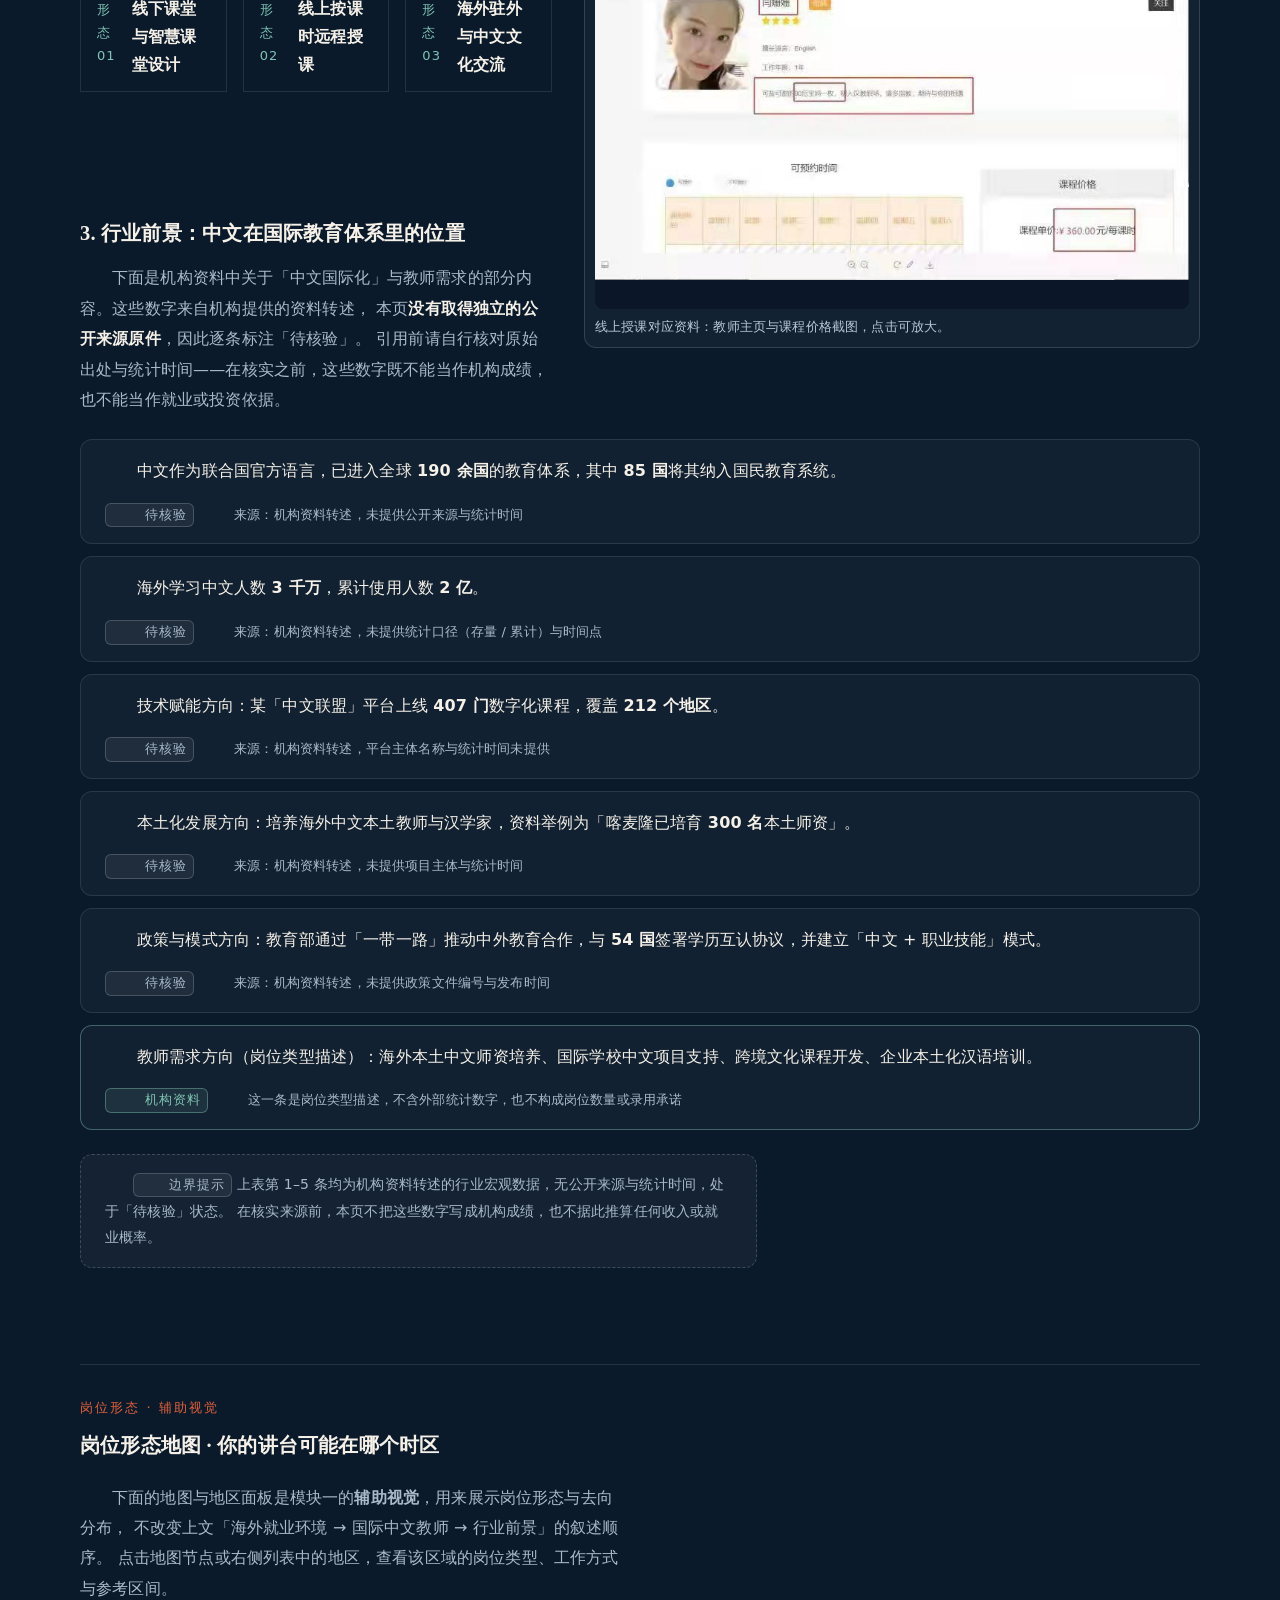
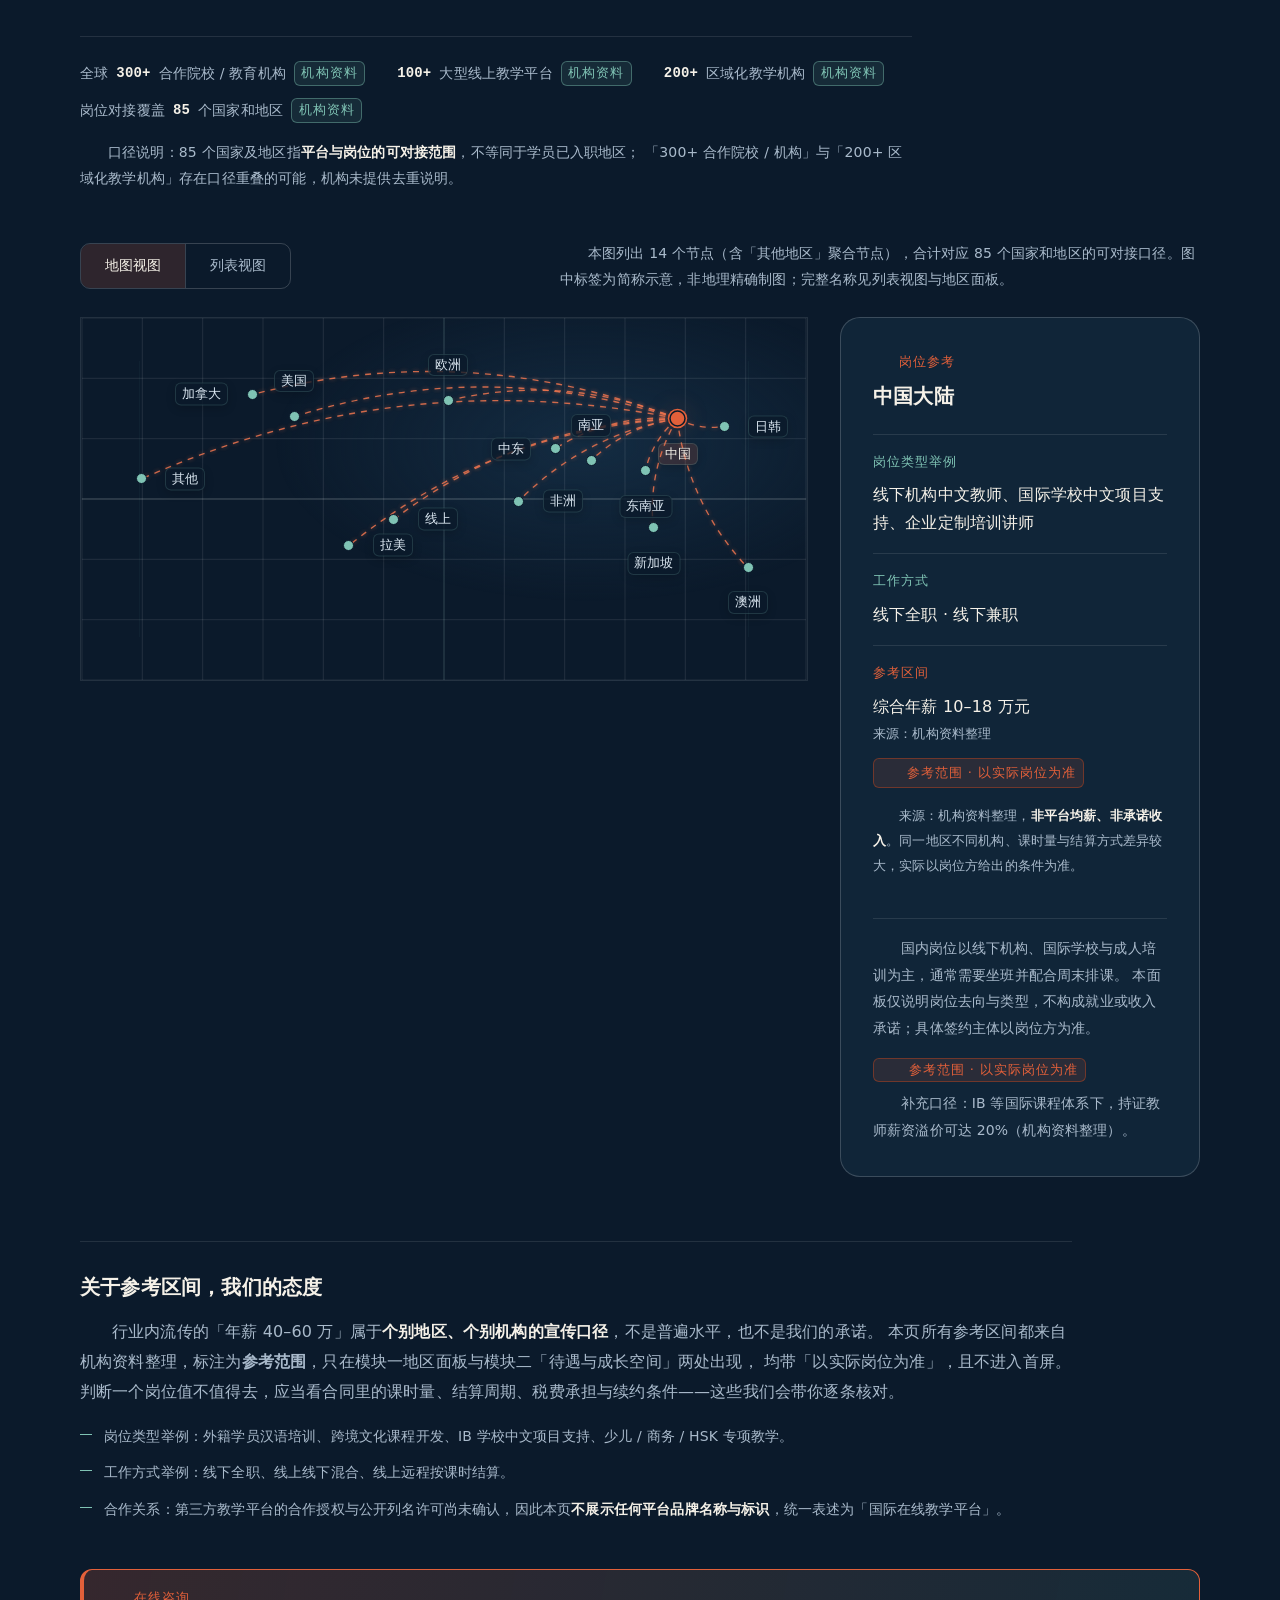
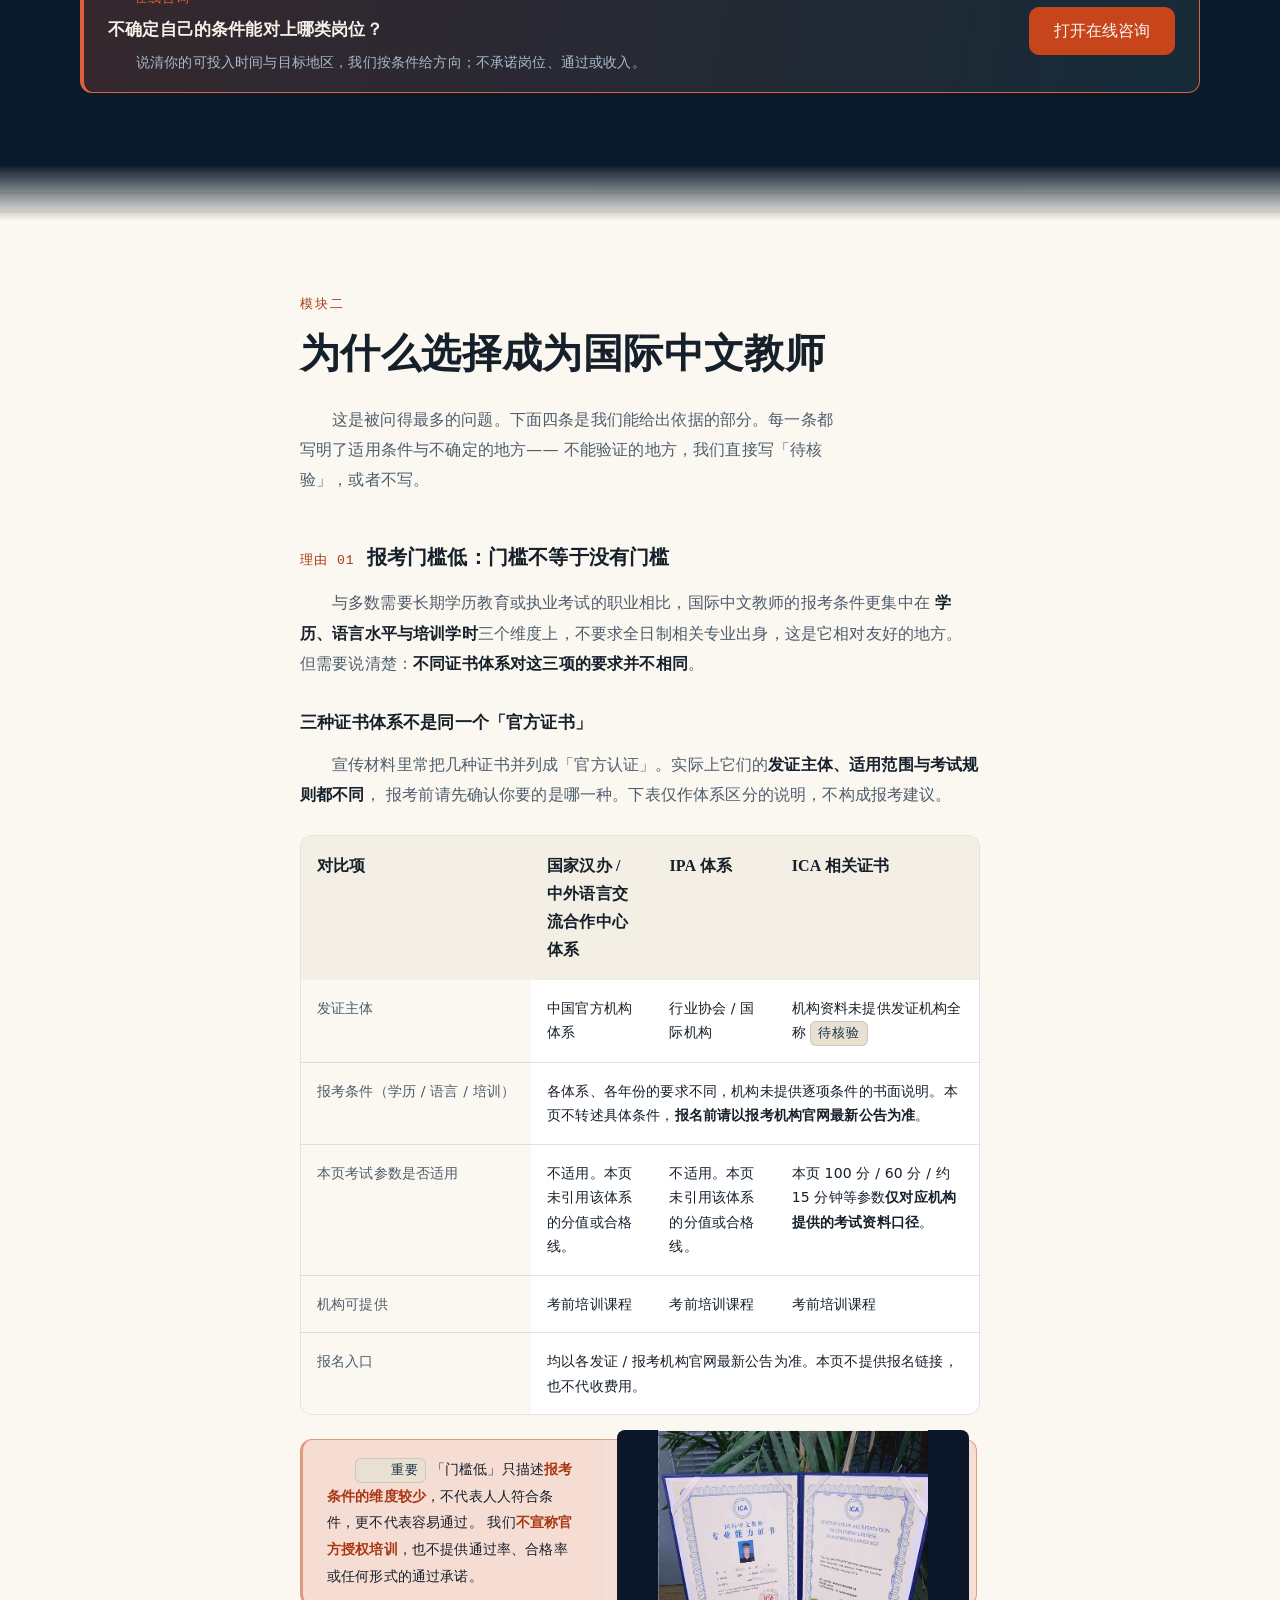
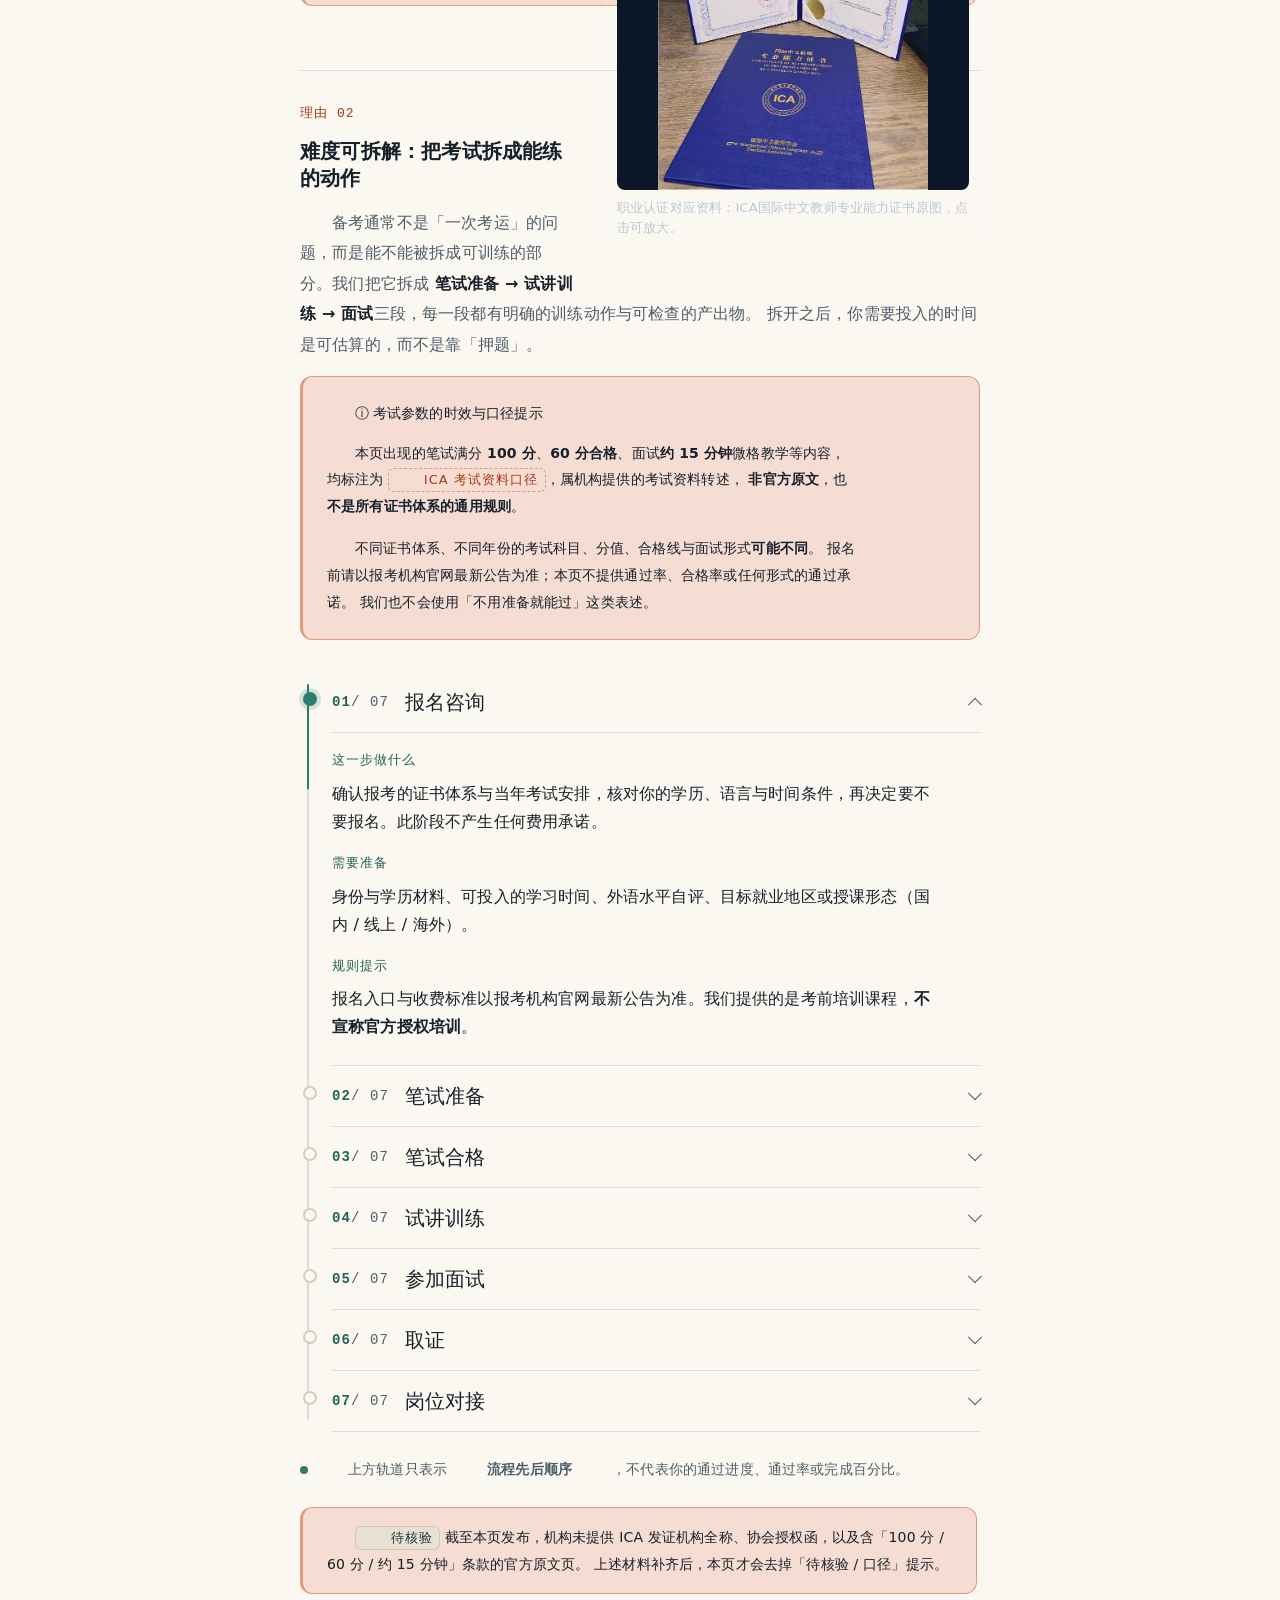
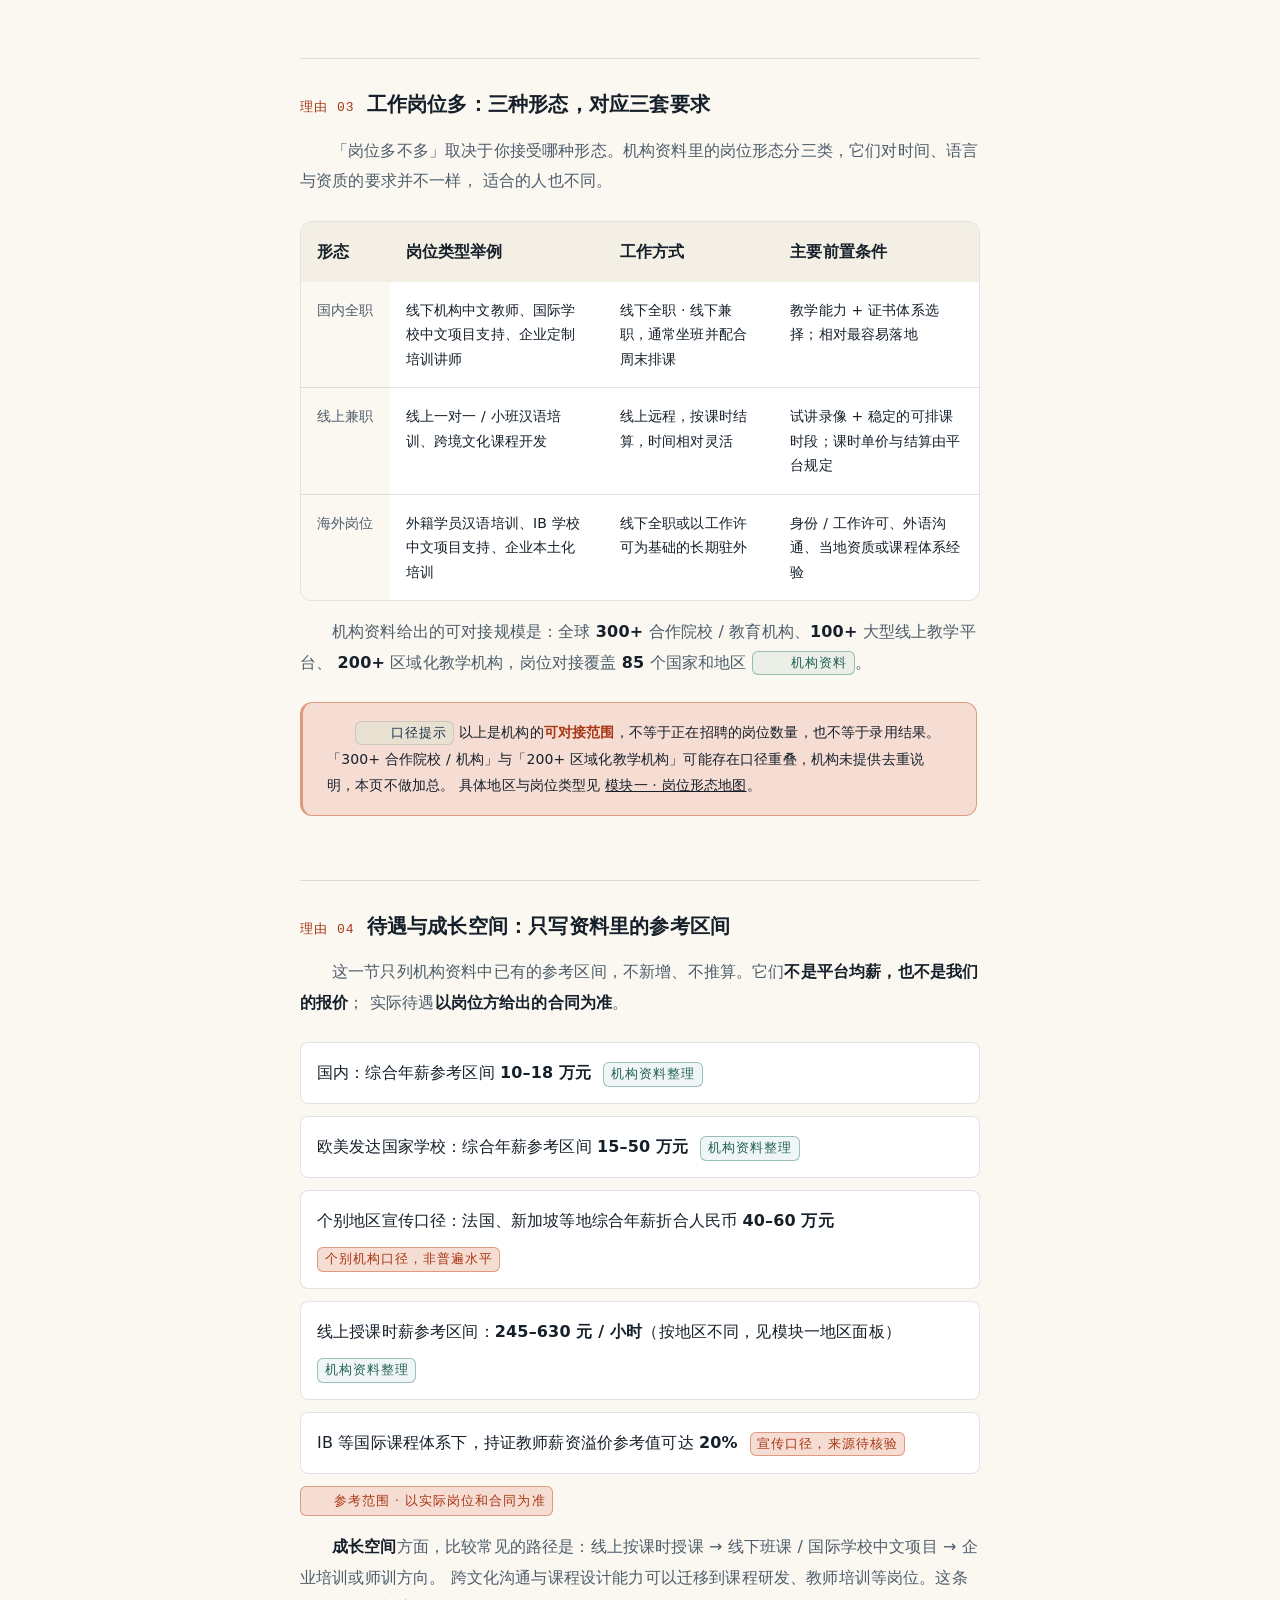
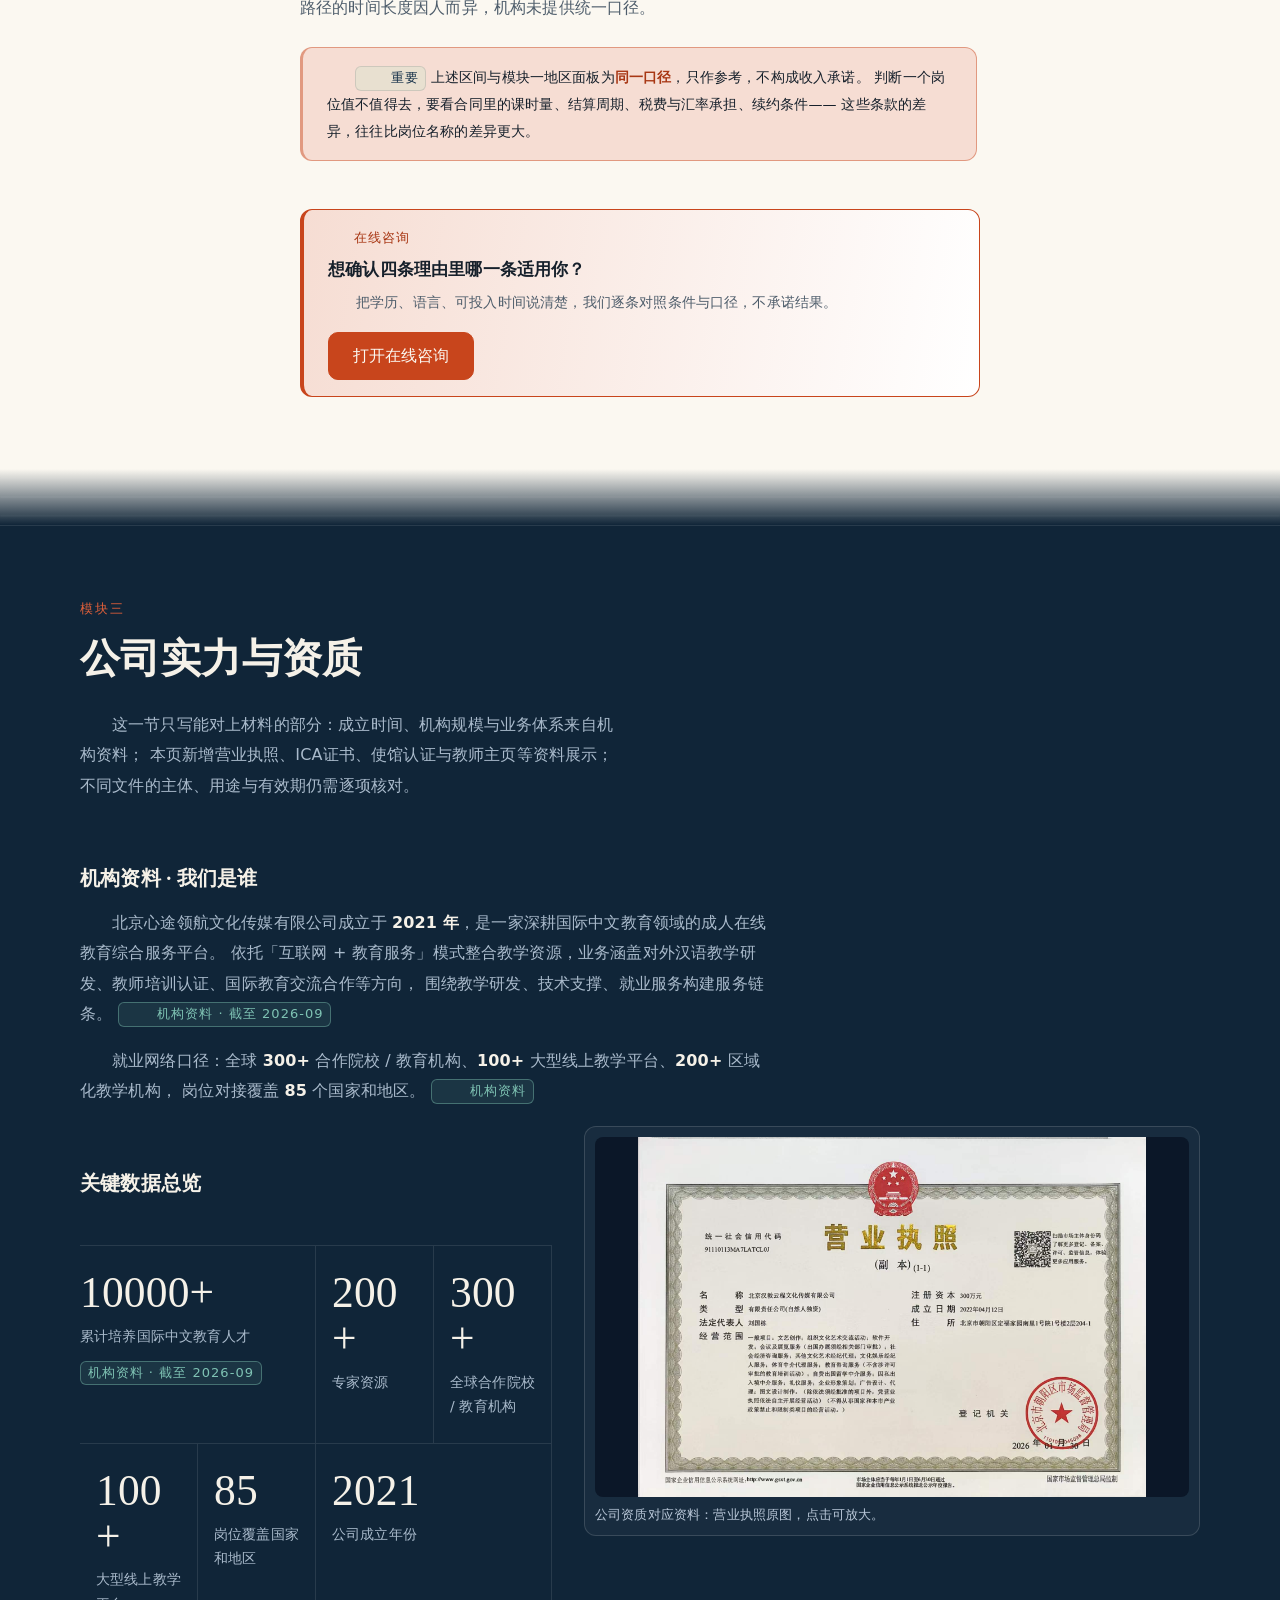
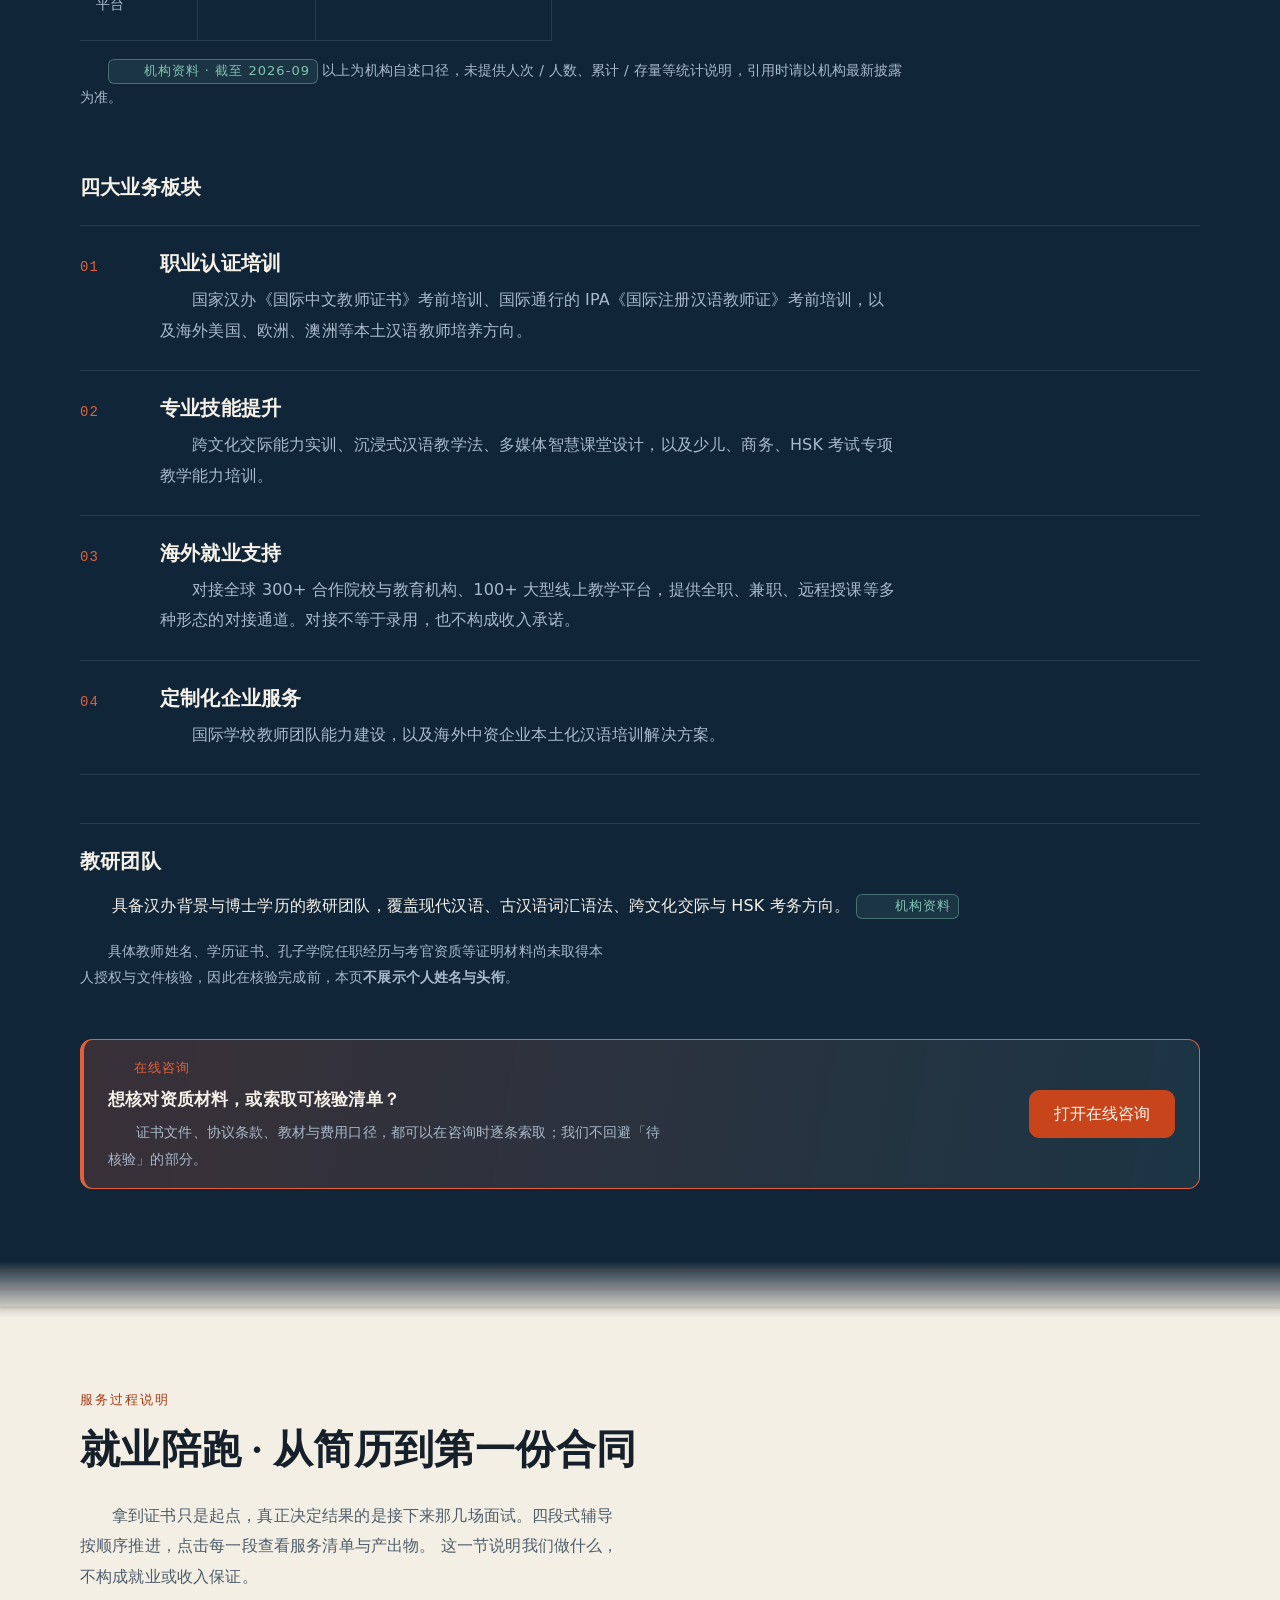
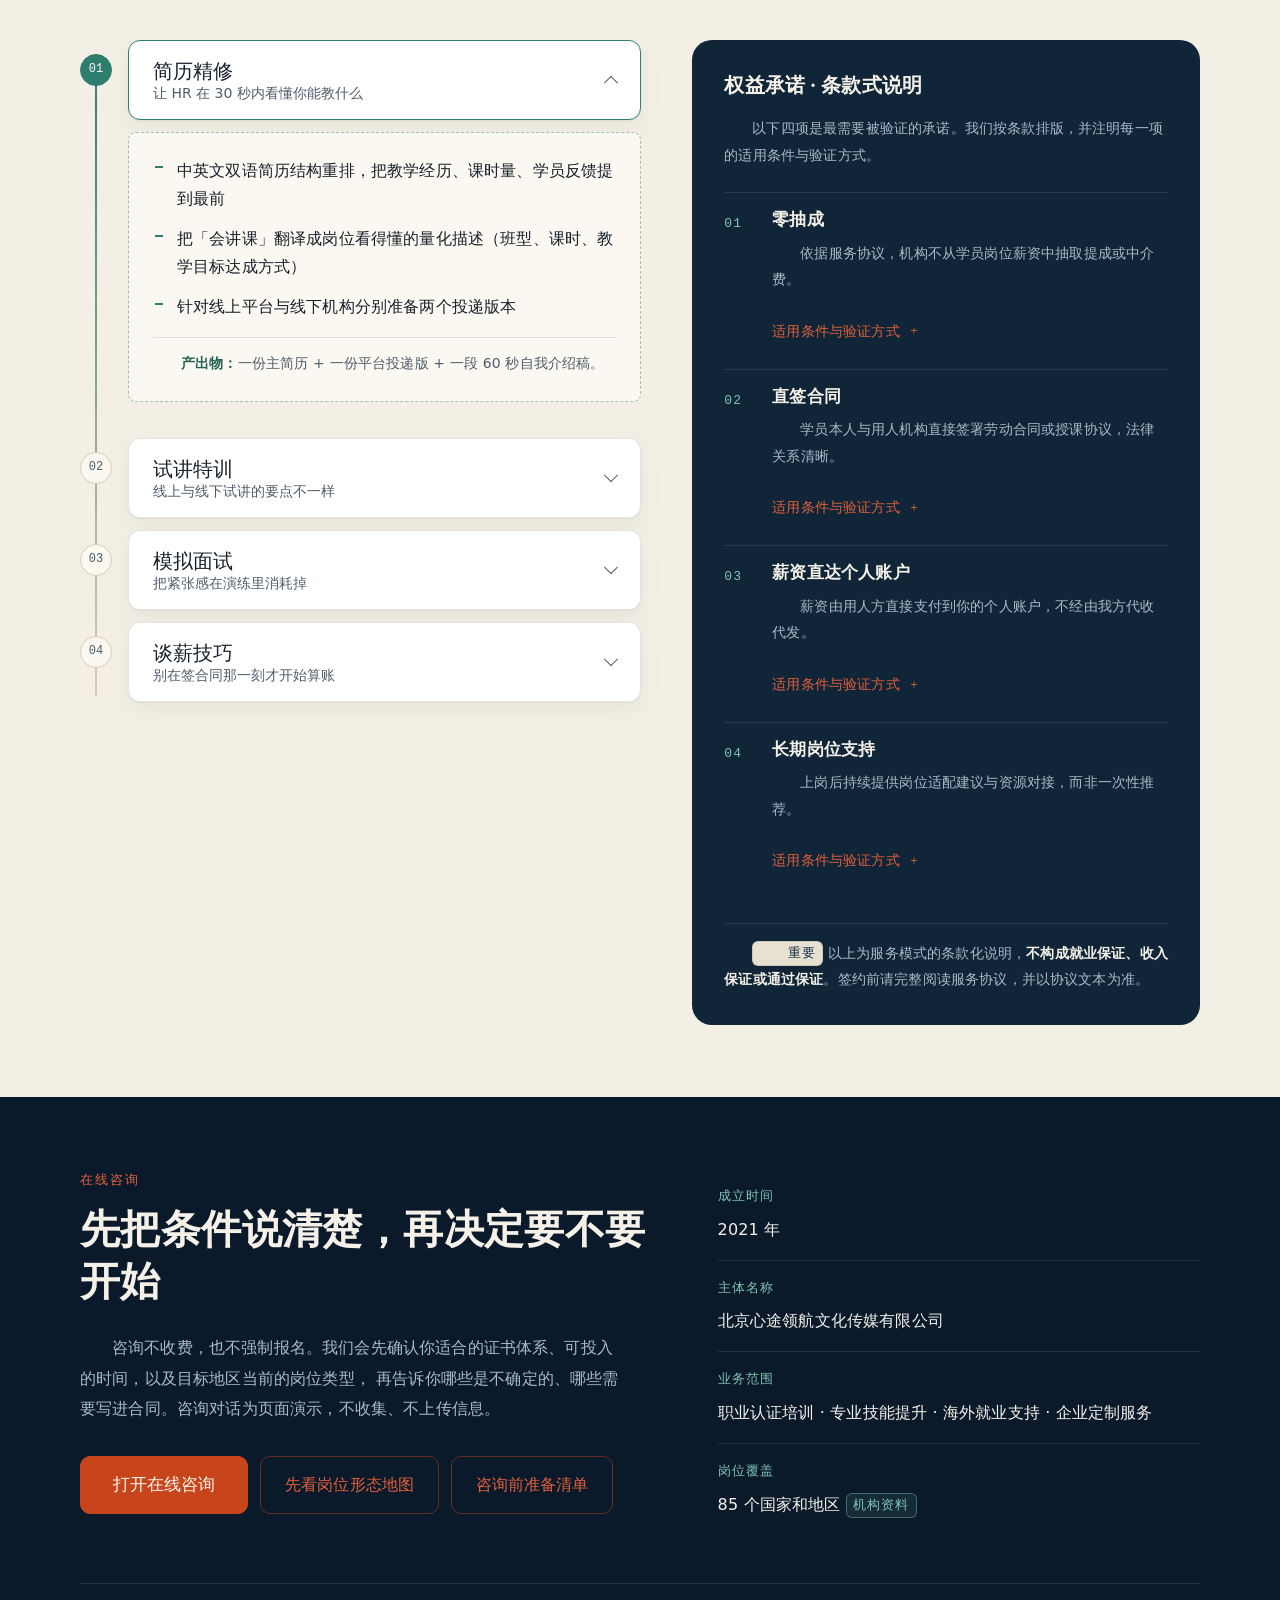
==== commit 8d64cc85: "Remove case entry and video" ====
--- a/hanjiao-yuncheng.html
+++ b/hanjiao-yuncheng.html
@@ -159,7 +159,6 @@
       </div>
 
       <div class="topic-proof"><figure><a href="assets/资料/使馆认证.jpg" target="_blank" rel="noopener"><img src="assets/资料/使馆认证.jpg" alt="多国使馆认证文件，点击放大" loading="lazy"></a><figcaption>海外就业对应资料：多国使馆认证文件汇总。点击图片可放大查看。</figcaption></figure></div>
-      <div class="topic-video"><p class="topic-video__label">授课案例视频</p><video controls playsinline preload="none" poster="assets/资料/就业反馈.png"><source src="assets/teaching-case.mp4" type="video/mp4">当前浏览器不支持视频播放，请下载后观看。</video><p>点击播放后才加载视频，资料中的课堂记录用于展示授课形态。</p><a class="video-download" href="assets/teaching-case.mp4" target="_blank" rel="noopener">视频无法播放？打开视频文件</a></div>
 
       <!-- 1.2 资料截图案例入口 -->
       <div class="case-entry" id="caseEntry" role="note" aria-labelledby="caseEntryTitle">
@@ -981,14 +980,6 @@
           案例来自机构提供的 PDF 截图；如需用于招生宣传，建议补充原始聊天记录、学员授权与合同凭证。
         </p>
         <div class="case-media" aria-label="授课案例视频与就业反馈资料">
-          <div class="case-media__video">
-            <p class="case-media__label">授课案例视频</p>
-            <video controls preload="none" poster="assets/资料/就业反馈.png">
-              <source src="assets/teaching-case.mp4" type="video/mp4">
-              当前浏览器不支持视频播放。
-            </video>
-            <p class="case-media__caption">视频为资料中提供的授课记录，用于展示课堂形态。</p>
-          </div>
           <figure class="case-media__image">
             <img src="assets/资料/就业反馈.png" alt="就业反馈聊天截图整理" loading="lazy">
             <figcaption>就业反馈截图整理（资料原图）</figcaption>
--- a/styles.css
+++ b/styles.css
@@ -2168,4 +2168,5 @@
 main p:not(.eyebrow):not(.case-media__label):not(.topic-video__label):not(.viz-caption){text-indent:2em;line-height:1.9}
 .hero__sub{text-indent:2em;line-height:1.9}
 .case-entry{display:flow-root;overflow:visible}
+.case-entry{display:none!important}
 .case-entry .topic-proof,.case-entry .topic-video{position:relative;z-index:1}
